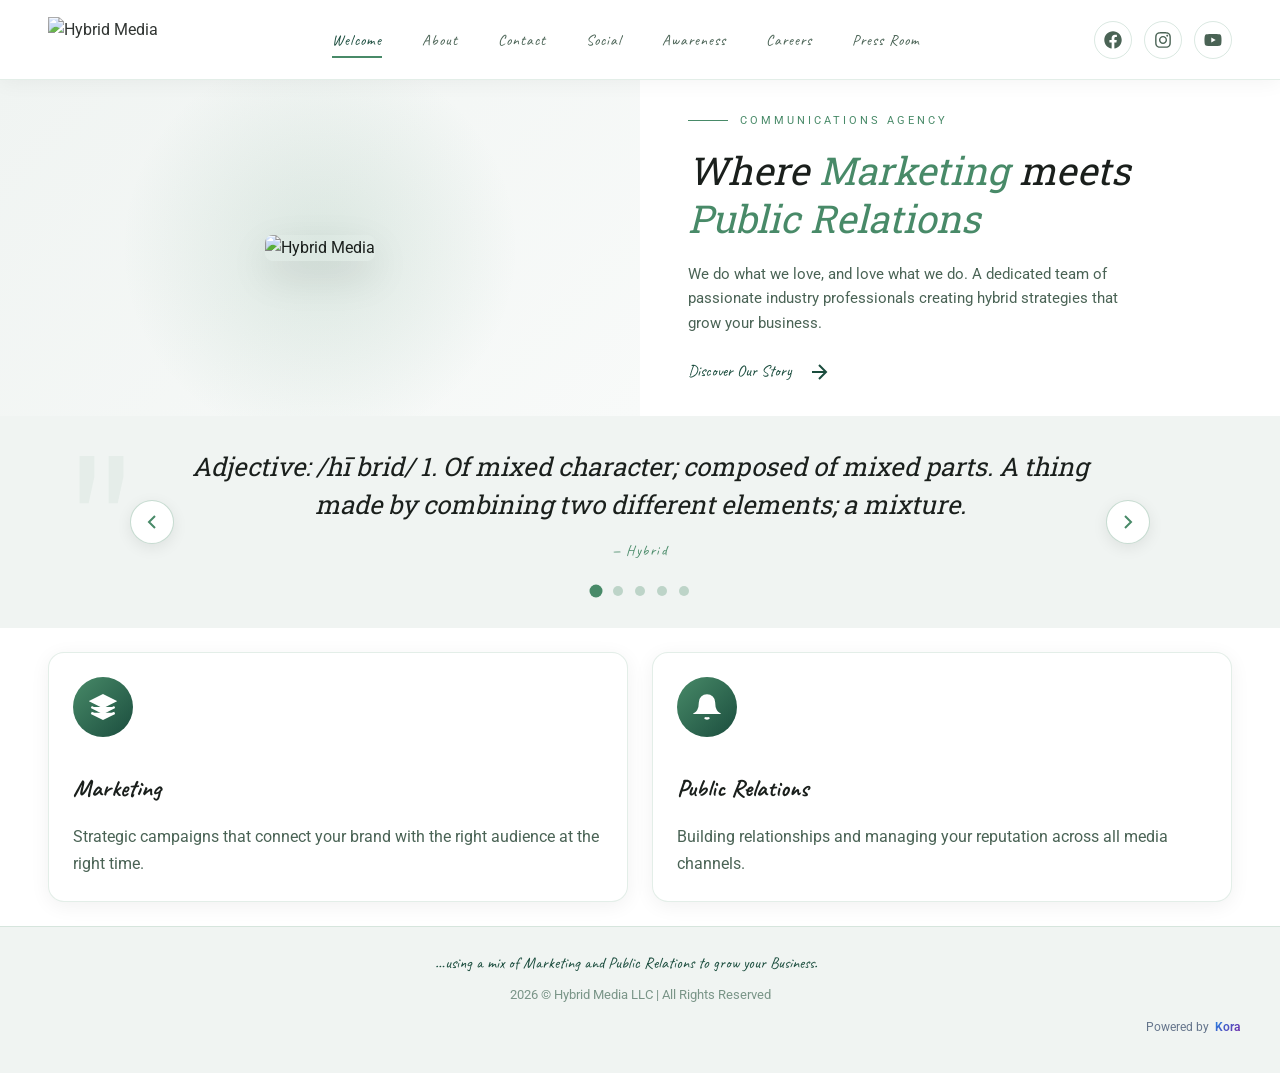
==== index.html @ b2bb1dbb "Enhance HTML files with improved SEO metadata, including keywords, Open Graph, and Twitter Card tags" ====
<!DOCTYPE html>

<html lang="en-US">
<head>
<meta charset="utf-8"/>
<meta content="width=device-width, initial-scale=1" name="viewport"/>
<meta content="#488a68" name="theme-color"/>
<title>Hybrid Media — Communications Agency</title>
<meta content="Hybrid Media delivers strategic communications, digital storytelling, and creative campaigns that help modern businesses strengthen visibility and growth." name="description"/>
<meta content="Hybrid Media, communications agency, marketing and public relations, digital storytelling, brand campaigns, Sarah Bamford" name="keywords"/>
<meta content="noindex, nofollow" name="robots"/>
<meta content="Hybrid Media" name="author"/>
<meta content="website" property="og:type"/>
<meta content="Hybrid Media" property="og:site_name"/>
<meta content="en_US" property="og:locale"/>
<meta content="Hybrid Media — Communications Agency" property="og:title"/>
<meta content="Hybrid Media delivers strategic communications, digital storytelling, and creative campaigns that help modern businesses strengthen visibility and growth." property="og:description"/>
<meta content="https://quseprdus1.blob.core.windows.net/kora-business-images/user-media/097fbe0f-f917-44b5-b25e-77641ba72bdb/0b8e8303-87c0-4895-ad63-61c214049730/1775652584_6pqvfd.jpeg" property="og:image"/>
<meta content="Hybrid Media" property="og:image:alt"/>
<meta content="https://hybridmediaonline.com/" property="og:url"/>
<meta content="summary_large_image" name="twitter:card"/>
<meta content="Hybrid Media — Communications Agency" name="twitter:title"/>
<meta content="Hybrid Media delivers strategic communications, digital storytelling, and creative campaigns that help modern businesses strengthen visibility and growth." name="twitter:description"/>
<meta content="https://quseprdus1.blob.core.windows.net/kora-business-images/user-media/097fbe0f-f917-44b5-b25e-77641ba72bdb/0b8e8303-87c0-4895-ad63-61c214049730/1775652584_6pqvfd.jpeg" name="twitter:image"/>
<link href="https://hybridmediaonline.com/" rel="canonical"/>
<link href="https://quseprdus1.blob.core.windows.net/kora-business-images/user-media/097fbe0f-f917-44b5-b25e-77641ba72bdb/0b8e8303-87c0-4895-ad63-61c214049730/1775652576_5m5z6h.jpeg" rel="icon" type="image/jpeg"/>
<link href="https://quseprdus1.blob.core.windows.net/kora-business-images/user-media/097fbe0f-f917-44b5-b25e-77641ba72bdb/0b8e8303-87c0-4895-ad63-61c214049730/1775652576_5m5z6h.jpeg" rel="apple-touch-icon"/>
<link href="assets/css/style.css" rel="stylesheet"/>
<script type="application/ld+json">
{
  "@context": "https://schema.org",
  "@graph": [
    {
      "@type": "WebSite",
      "@id": "https://hybridmediaonline.com/#website",
      "name": "Hybrid Media",
      "url": "https://hybridmediaonline.com/",
      "publisher": {
        "@id": "https://hybridmediaonline.com/#organization"
      },
      "inLanguage": "en-US"
    },
    {
      "@type": "WebPage",
      "@id": "https://hybridmediaonline.com/#webpage",
      "url": "https://hybridmediaonline.com/",
      "name": "Hybrid Media — Communications Agency",
      "description": "Hybrid Media delivers strategic communications, digital storytelling, and creative campaigns that help modern businesses strengthen visibility and growth.",
      "isPartOf": {
        "@id": "https://hybridmediaonline.com/#website"
      },
      "about": {
        "@id": "https://hybridmediaonline.com/#organization"
      },
      "primaryImageOfPage": "https://quseprdus1.blob.core.windows.net/kora-business-images/user-media/097fbe0f-f917-44b5-b25e-77641ba72bdb/0b8e8303-87c0-4895-ad63-61c214049730/1775652584_6pqvfd.jpeg",
      "inLanguage": "en-US"
    },
    {
      "@type": "ProfessionalService",
      "name": "Hybrid Media",
      "legalName": "Hybrid Media LLC",
      "description": "Communications agency specializing in integrated marketing and public relations, digital storytelling, and creative campaigns.",
      "url": "https://hybridmediaonline.com",
      "image": "https://quseprdus1.blob.core.windows.net/kora-business-images/user-media/097fbe0f-f917-44b5-b25e-77641ba72bdb/0b8e8303-87c0-4895-ad63-61c214049730/1775652584_6pqvfd.jpeg",
      "logo": "https://quseprdus1.blob.core.windows.net/kora-business-images/user-media/097fbe0f-f917-44b5-b25e-77641ba72bdb/0b8e8303-87c0-4895-ad63-61c214049730/1775652593_es0fik.jpeg",
      "sameAs": [
        "https://www.facebook.com/hybridmediacomm",
        "https://instagram.com/hybridmediacomm",
        "https://twitter.com/HybridMediaComm",
        "https://www.youtube.com/@hybridmedia4360"
      ],
      "founder": {
        "@type": "Person",
        "name": "Sarah I. Bamford",
        "jobTitle": "Founder and Communications Strategist"
      },
      "areaServed": "US",
      "knowsAbout": [
        "Marketing",
        "Public Relations",
        "Digital Storytelling",
        "Brand Strategy",
        "Event Direction"
      ],
      "@id": "https://hybridmediaonline.com/#organization"
    }
  ]
}
</script>
<!-- KORA_GOOGLE_FONTS_START -->
<link rel="preconnect" href="https://fonts.googleapis.com">
<link rel="preconnect" href="https://fonts.gstatic.com" crossorigin>
<link rel="preload" as="style" href="https://fonts.googleapis.com/css2?family=Caveat:wght@400;500;600;700&amp;family=Roboto:wght@400;500;700&amp;family=Roboto+Slab:wght@400;600;700&amp;display=swap" onload="this.onload=null;this.rel='stylesheet'">
<noscript><link rel="stylesheet" href="https://fonts.googleapis.com/css2?family=Caveat:wght@400;500;600;700&amp;family=Roboto:wght@400;500;700&amp;family=Roboto+Slab:wght@400;600;700&amp;display=swap"></noscript>
<!-- KORA_GOOGLE_FONTS_END -->
</head>
<body>
<!-- Mobile Menu Toggle -->
<button aria-label="Menu" class="mobile-menu-toggle" id="menu-toggle">
<span></span>
<span></span>
<span></span>
</button>
<!-- Top Header Navigation -->
<header class="top-header">
<a class="header-logo" href="index.html">
<img alt="Hybrid Media" src="https://quseprdus1.blob.core.windows.net/kora-business-images/user-media/097fbe0f-f917-44b5-b25e-77641ba72bdb/0b8e8303-87c0-4895-ad63-61c214049730/1775652593_es0fik.jpeg"/>
</a>
<nav>
<ul class="header-nav" id="header-nav">
<li><a class="active" href="index.html">Welcome</a></li>
<li><a href="about.html">About</a></li>
<li><a href="contact.html">Contact</a></li>
<li><a href="social.html">Social</a></li>
<li><a href="awareness.html">Awareness</a></li>
<li><a href="careers.html">Careers</a></li>
<li><a href="press-room.html">Press Room</a></li>
</ul>
</nav>
<div class="header-social">
<a aria-label="Facebook" href="https://www.facebook.com/hybridmediacomm" rel="noopener" target="_blank">
<svg viewbox="0 0 512 512"><path d="M504 256C504 119 393 8 256 8S8 119 8 256c0 123.78 90.69 226.38 209.25 245V327.69h-63V256h63v-54.64c0-62.15 37-96.48 93.67-96.48 27.14 0 55.52 4.84 55.52 4.84v61h-31.28c-30.8 0-40.41 19.12-40.41 38.73V256h68.78l-11 71.69h-57.78V501C413.31 482.38 504 379.78 504 256z"></path></svg>
</a>
<a aria-label="Instagram" href="http://instagram.com/hybridmediacomm" rel="noopener" target="_blank">
<svg viewbox="0 0 448 512"><path d="M224.1 141c-63.6 0-114.9 51.3-114.9 114.9s51.3 114.9 114.9 114.9S339 319.5 339 255.9 287.7 141 224.1 141zm0 189.6c-41.1 0-74.7-33.5-74.7-74.7s33.5-74.7 74.7-74.7 74.7 33.5 74.7 74.7-33.6 74.7-74.7 74.7zm146.4-194.3c0 14.9-12 26.8-26.8 26.8-14.9 0-26.8-12-26.8-26.8s12-26.8 26.8-26.8 26.8 12 26.8 26.8zm76.1 27.2c-1.7-35.9-9.9-67.7-36.2-93.9-26.2-26.2-58-34.4-93.9-36.2-37-2.1-147.9-2.1-184.9 0-35.8 1.7-67.6 9.9-93.9 36.1s-34.4 58-36.2 93.9c-2.1 37-2.1 147.9 0 184.9 1.7 35.9 9.9 67.7 36.2 93.9s58 34.4 93.9 36.2c37 2.1 147.9 2.1 184.9 0 35.9-1.7 67.7-9.9 93.9-36.2 26.2-26.2 34.4-58 36.2-93.9 2.1-37 2.1-147.8 0-184.8zM398.8 388c-7.8 19.6-22.9 34.7-42.6 42.6-29.5 11.7-99.5 9-132.1 9s-102.7 2.6-132.1-9c-19.6-7.8-34.7-22.9-42.6-42.6-11.7-29.5-9-99.5-9-132.1s-2.6-102.7 9-132.1c7.8-19.6 22.9-34.7 42.6-42.6 29.5-11.7 99.5-9 132.1-9s102.7-2.6 132.1 9c19.6 7.8 34.7 22.9 42.6 42.6 11.7 29.5 9 99.5 9 132.1s2.7 102.7-9 132.1z"></path></svg>
</a>
<a aria-label="YouTube" href="https://www.youtube.com/@hybridmedia4360" rel="noopener" target="_blank">
<svg viewbox="0 0 576 512"><path d="M549.655 124.083c-6.281-23.65-24.787-42.276-48.284-48.597C458.781 64 288 64 288 64S117.22 64 74.629 75.486c-23.497 6.322-42.003 24.947-48.284 48.597-11.412 42.867-11.412 132.305-11.412 132.305s0 89.438 11.412 132.305c6.281 23.65 24.787 41.5 48.284 47.821C117.22 448 288 448 288 448s170.78 0 213.371-11.486c23.497-6.321 42.003-24.171 48.284-47.821 11.412-42.867 11.412-132.305 11.412-132.305s0-89.438-11.412-132.305zm-317.51 213.508V175.185l142.739 81.205-142.739 81.201z"></path></svg>
</a>
</div>
</header>
<!-- Main Content -->
<main class="main-content">
<!-- Hero Split -->
<section class="hero-split">
<div class="hero-visual">
<div class="hero-logo-wrap">
<img alt="Hybrid Media" src="https://quseprdus1.blob.core.windows.net/kora-business-images/user-media/097fbe0f-f917-44b5-b25e-77641ba72bdb/0b8e8303-87c0-4895-ad63-61c214049730/1775652584_6pqvfd.jpeg"/>
<img alt="" class="hero-clover" src="https://quseprdus1.blob.core.windows.net/kora-business-images/user-media/097fbe0f-f917-44b5-b25e-77641ba72bdb/0b8e8303-87c0-4895-ad63-61c214049730/1775652568_54ifux.jpeg"/>
</div>
</div>
<div class="hero-content-side">
<span class="hero-eyebrow">Communications Agency</span>
<h1 class="hero-title">Where <span>Marketing</span> meets <span>Public Relations</span></h1>
<p class="hero-desc">We do what we love, and love what we do. A dedicated team of passionate industry professionals creating hybrid strategies that grow your business.</p>
<a class="hero-cta" href="about.html">
          Discover Our Story
          <svg fill="none" stroke="currentColor" stroke-width="2" viewbox="0 0 24 24"><path d="M5 12h14M12 5l7 7-7 7"></path></svg>
</a>
</div>
</section>
<!-- Quote Section -->
<section class="quote-section">
<div class="quote-slider">
<button aria-label="Previous" class="quote-nav-btn prev">
<svg fill="none" height="24" stroke="currentColor" stroke-width="2" viewbox="0 0 24 24" width="24"><path d="M15 18l-6-6 6-6"></path></svg>
</button>
<button aria-label="Next" class="quote-nav-btn next">
<svg fill="none" height="24" stroke="currentColor" stroke-width="2" viewbox="0 0 24 24" width="24"><path d="M9 18l6-6-6-6"></path></svg>
</button>
<div class="quote-slide active">
<p class="quote-text">Adjective: /hī brid/ 1. Of mixed character; composed of mixed parts. A thing made by combining two different elements; a mixture.</p>
<p class="quote-author">— Hybrid</p>
</div>
<div class="quote-slide">
<p class="quote-text">Just being online won't mean being seen there. Creativity will still determine whether or not we attract, engage and persuade.</p>
<p class="quote-author">— Jay Schulberg</p>
</div>
<div class="quote-slide">
<p class="quote-text">Service is delivering on your promise. Hospitality is making people feel good while you're delivering on that promise.</p>
<p class="quote-author">— Danny Meyer</p>
</div>
<div class="quote-slide">
<p class="quote-text">If you don't get noticed, you don't have anything. The art is in getting noticed naturally, without screaming or without tricks.</p>
<p class="quote-author">— Leo Burnett</p>
</div>
<div class="quote-slide">
<p class="quote-text">Strategy without tactics is the slowest route to victory. Tactics without strategy is the noise before defeat.</p>
<p class="quote-author">— Sun Tzu</p>
</div>
<div class="quote-dots">
<button aria-label="Quote 1" class="active"></button>
<button aria-label="Quote 2"></button>
<button aria-label="Quote 3"></button>
<button aria-label="Quote 4"></button>
<button aria-label="Quote 5"></button>
</div>
</div>
</section>
<!-- Cards Section -->
<section class="cards-grid">
<div class="glass-card">
<div class="card-icon">
<svg fill="none" stroke="currentColor" stroke-width="2" viewbox="0 0 24 24"><path d="M12 2L2 7l10 5 10-5-10-5zM2 17l10 5 10-5M2 12l10 5 10-5"></path></svg>
</div>
<h3 class="card-title">Marketing</h3>
<p class="card-text">Strategic campaigns that connect your brand with the right audience at the right time.</p>
</div>
<div class="glass-card">
<div class="card-icon">
<svg fill="none" stroke="currentColor" stroke-width="2" viewbox="0 0 24 24"><path d="M18 8A6 6 0 0 0 6 8c0 7-3 9-3 9h18s-3-2-3-9"></path><path d="M13.73 21a2 2 0 0 1-3.46 0"></path></svg>
</div>
<h3 class="card-title">Public Relations</h3>
<p class="card-text">Building relationships and managing your reputation across all media channels.</p>
</div>
</section>
<!-- Footer -->
<footer class="footer-dark">
<p class="footer-tagline">
        …using a mix of Marketing and Public Relations to grow your Business.
        <img alt="" src="https://quseprdus1.blob.core.windows.net/kora-business-images/user-media/097fbe0f-f917-44b5-b25e-77641ba72bdb/0b8e8303-87c0-4895-ad63-61c214049730/1775652568_54ifux.jpeg"/>
</p>
<p class="footer-copy">2026 © Hybrid Media LLC | All Rights Reserved</p>
</footer>
</main>
<!-- Toast -->
<div class="toast" id="toast"></div>
<script src="assets/js/main.js"></script>
<!-- KORA_BRANDING_FOOTER_SCRIPT_START -->
<script>
(function () {
  var koraUrl = "https://askkora.ai";
  var muted = "#64748b";
  var blue = "#1E88E5";
  var purple = "#7B1FA2";
  var startMarker = 'KORA_' + 'BRANDING_FOOTER_START';
  var endMarker = 'KORA_' + 'BRANDING_FOOTER_END';
  var selector = '[data-kora-branding-footer="true"], .kora-powered-by';

  function removeExisting() {
    document.querySelectorAll(selector).forEach(function (node) {
      if (node && node.parentNode) node.parentNode.removeChild(node);
    });
    var walker = document.createTreeWalker(document.documentElement, NodeFilter.SHOW_COMMENT);
    var comments = [];
    while (walker.nextNode()) {
      if (walker.currentNode.nodeValue.indexOf(startMarker) !== -1 || walker.currentNode.nodeValue.indexOf(endMarker) !== -1) {
        comments.push(walker.currentNode);
      }
    }
    comments.forEach(function (node) {
      if (node && node.parentNode) node.parentNode.removeChild(node);
    });
  }

  function buildBranding() {
    var wrapper = document.createElement('div');
    wrapper.className = 'kora-powered-by';
    wrapper.setAttribute('data-kora-branding-footer', 'true');
    wrapper.style.cssText = 'display:flex;justify-content:flex-end;align-items:center;gap:0.35rem;padding:0.75rem 1rem;font-size:0.75rem;';
    wrapper.innerHTML = '<span style="color:' + muted + '">Powered by</span>' +
      '<a href="' + koraUrl + '" target="_blank" rel="nofollow noopener noreferrer" style="text-decoration:none;font-weight:600;background:linear-gradient(135deg,' + blue + ',' + purple + ');-webkit-background-clip:text;background-clip:text;-webkit-text-fill-color:transparent">Kora</a>';
    return wrapper;
  }

  function targetFooter(allowFallback) {
    var footer = document.querySelector('footer');
    if (footer) return footer;
    if (!allowFallback) return null;
    return document.getElementById('site-footer') || document.body;
  }

  function placeBranding(allowFallback) {
    var target = targetFooter(allowFallback);
    if (!target) return false;
    removeExisting();
    target.appendChild(document.createComment(' ' + startMarker + ' '));
    target.appendChild(buildBranding());
    target.appendChild(document.createComment(' ' + endMarker + ' '));
    return target.tagName && target.tagName.toLowerCase() === 'footer';
  }

  function start() {
    if (placeBranding(false)) return;
    var observer = new MutationObserver(function () {
      if (placeBranding(false)) observer.disconnect();
    });
    observer.observe(document.documentElement, { childList: true, subtree: true });
    window.setTimeout(function () { observer.disconnect(); placeBranding(true); }, 3000);
  }

  if (document.readyState === 'loading') {
    document.addEventListener('DOMContentLoaded', start);
  } else {
    start();
  }
}());
</script>
<!-- KORA_BRANDING_FOOTER_SCRIPT_END -->
</body>
</html>
---- assets/css/style.css ----
/* HYBRID MEDIA — Editorial Reimagining */

:root {
  /* Brand Colors */
  --primary: #488a68;
  --primary-dark: #1b4d3e;
  --primary-light: #5a9e7a;
  --accent: #2d6a4f;
  
  /* Light Theme Base */
  --bg-dark: #ffffff;
  --bg-darker: #f8faf9;
  --bg-card: #ffffff;
  --text-primary: #1a1f1c;
  --text-secondary: #4a6355;
  --text-muted: #7a9588;
  
  /* Light Sections */
  --bg-light: #f0f4f2;
  --bg-white: #ffffff;
  --text-dark: #1a1f1c;
  
  /* Typography — loaded via KORA_GOOGLE_FONTS */
  --font-display: "Caveat", cursive;
  --font-body: "Roboto", system-ui, sans-serif;
  --font-serif: "Roboto Slab", Georgia, serif;
  
  /* Spacing */
  --space-xs: 0.5rem;
  --space-sm: 1rem;
  --space-md: 2rem;
  --space-lg: 4rem;
  --space-xl: 8rem;
  
  /* Timing */
  --ease-out: cubic-bezier(0.16, 1, 0.3, 1);
  --ease-spring: cubic-bezier(0.175, 0.885, 0.32, 1.275);
}

* {
  margin: 0;
  padding: 0;
  box-sizing: border-box;
}

html {
  scroll-behavior: smooth;
  height: 100%;
}

body {
  font-family: var(--font-body);
  font-size: 16px;
  line-height: 1.6;
  color: var(--text-primary);
  background: var(--bg-dark);
  overflow-x: hidden;
  min-height: 100vh;
  display: flex;
  flex-direction: column;
}

::selection {
  background: var(--primary);
  color: var(--bg-white);
}

::selection {
  background: var(--primary);
  color: var(--bg-dark);
}

img {
  max-width: 100%;
  display: block;
}

a {
  text-decoration: none;
  color: inherit;
}

/* ===== NAVIGATION — Top Header ===== */
.top-header {
  position: fixed;
  top: 0;
  left: 0;
  right: 0;
  height: 80px;
  background: var(--bg-white);
  border-bottom: 1px solid rgba(72, 138, 104, 0.15);
  display: flex;
  align-items: center;
  justify-content: space-between;
  padding: 0 3rem;
  z-index: 1000;
  box-shadow: 0 2px 20px rgba(0, 0, 0, 0.05);
}

.header-logo {
  height: 45px;
  opacity: 0.9;
  transition: opacity 0.3s;
}

.header-logo:hover {
  opacity: 1;
}

.header-logo img {
  height: 100%;
  width: auto;
}

.header-nav {
  display: flex;
  align-items: center;
  gap: 2.5rem;
  list-style: none;
}

.header-nav a {
  font-family: var(--font-display);
  font-size: 0.95rem;
  letter-spacing: 1px;
  color: var(--text-secondary);
  transition: all 0.3s var(--ease-out);
  position: relative;
  padding: 0.5rem 0;
}

.header-nav a::after {
  content: '';
  position: absolute;
  left: 0;
  bottom: 0;
  width: 0;
  height: 2px;
  background: var(--primary);
  transition: width 0.3s var(--ease-out);
}

.header-nav a:hover,
.header-nav a.active {
  color: var(--primary-dark);
}

.header-nav a:hover::after,
.header-nav a.active::after {
  width: 100%;
}

.header-social {
  display: flex;
  align-items: center;
  gap: 0.75rem;
}

.header-social a {
  width: 38px;
  height: 38px;
  border-radius: 50%;
  border: 1px solid rgba(72, 138, 104, 0.2);
  display: flex;
  align-items: center;
  justify-content: center;
  color: var(--text-secondary);
  transition: all 0.3s var(--ease-spring);
  background: transparent;
}

.header-social a:hover {
  background: var(--primary);
  border-color: var(--primary);
  color: var(--bg-white);
  transform: translateY(-3px);
}

.header-social svg {
  width: 18px;
  height: 18px;
  fill: currentColor;
}

.mobile-menu-toggle {
  display: none;
  position: fixed;
  top: 1.5rem;
  right: 1.5rem;
  z-index: 1001;
  width: 50px;
  height: 50px;
  border-radius: 50%;
  background: var(--primary);
  border: none;
  flex-direction: column;
  align-items: center;
  justify-content: center;
  gap: 5px;
  cursor: pointer;
  box-shadow: 0 4px 15px rgba(72, 138, 104, 0.3);
}

.mobile-menu-toggle span {
  display: block;
  width: 20px;
  height: 2px;
  background: var(--bg-dark);
  transition: all 0.3s;
}

.mobile-menu-toggle.active span:nth-child(1) {
  transform: rotate(45deg) translate(5px, 5px);
}

.mobile-menu-toggle.active span:nth-child(2) {
  opacity: 0;
}

.mobile-menu-toggle.active span:nth-child(3) {
  transform: rotate(-45deg) translate(5px, -5px);
}

@media (max-width: 1024px) {
  .top-header {
    padding: 0 1.5rem;
  }
  
  .header-nav {
    position: fixed;
    top: 80px;
    left: 0;
    right: 0;
    background: var(--bg-white);
    flex-direction: column;
    padding: 2rem;
    gap: 1.5rem;
    border-bottom: 1px solid rgba(72, 138, 104, 0.15);
    box-shadow: 0 10px 30px rgba(0, 0, 0, 0.1);
    transform: translateY(-150%);
    transition: transform 0.4s var(--ease-out);
  }
  
  .header-nav.active {
    transform: translateY(0);
  }
  
  .header-nav a {
    font-size: 1.2rem;
  }
  
  .header-social {
    display: none;
  }
  
  .mobile-menu-toggle {
    display: flex;
  }
}

/* ===== MAIN CONTENT AREA ===== */
.main-content {
  margin-top: 80px;
  flex: 1;
  display: flex;
  flex-direction: column;
}

@media (max-width: 1024px) {
  .main-content {
    margin-top: 80px;
  }
}

/* ===== HERO — Split Screen Light ===== */
.hero-split {
  min-height: auto;
  height: calc(100vh - 80px);
  max-height: 600px;
  display: grid;
  grid-template-columns: 1fr 1fr;
  position: relative;
  overflow: hidden;
  flex: 1;
}

.hero-visual {
  background: linear-gradient(135deg, var(--bg-light) 0%, var(--bg-darker) 100%);
  display: flex;
  align-items: center;
  justify-content: center;
  position: relative;
  padding: 2rem;
}

.hero-visual::before {
  content: '';
  position: absolute;
  width: 400px;
  height: 400px;
  background: radial-gradient(circle, rgba(72, 138, 104, 0.15) 0%, transparent 70%);
  border-radius: 50%;
  animation: pulse 8s ease-in-out infinite;
}

@keyframes pulse {
  0%, 100% { transform: scale(1); opacity: 0.5; }
  50% { transform: scale(1.2); opacity: 0.8; }
}

.hero-logo-wrap {
  position: relative;
  z-index: 1;
  text-align: center;
  padding: 1rem;
}

.hero-logo-wrap img:first-child {
  max-width: 280px;
  width: 100%;
  animation: fadeInScale 1.2s var(--ease-out);
  background: transparent;
  border-radius: 8px;
  box-shadow: 0 15px 40px rgba(0, 0, 0, 0.1);
}

@keyframes fadeInScale {
  from { opacity: 0; transform: scale(0.9); }
  to { opacity: 1; transform: scale(1); }
}

.hero-clover {
  position: absolute;
  bottom: 2rem;
  right: 2rem;
  width: 60px;
  opacity: 0.25;
  animation: spin 30s linear infinite;
  z-index: 0;
}

@keyframes spin {
  from { transform: rotate(0deg); }
  to { transform: rotate(360deg); }
}

.hero-content-side {
  background: var(--bg-white);
  display: flex;
  flex-direction: column;
  justify-content: center;
  padding: 2rem 3rem;
  position: relative;
}

.hero-eyebrow {
  font-family: var(--font-body);
  font-size: 0.7rem;
  text-transform: uppercase;
  letter-spacing: 3px;
  color: var(--primary);
  margin-bottom: 1rem;
  display: flex;
  align-items: center;
  gap: 0.75rem;
}

.hero-eyebrow::before {
  content: '';
  width: 40px;
  height: 1px;
  background: var(--primary);
}

.hero-title {
  font-family: var(--font-serif);
  font-size: clamp(1.8rem, 3vw, 2.8rem);
  font-weight: 400;
  font-style: italic;
  line-height: 1.25;
  color: var(--text-primary);
  margin-bottom: 1.25rem;
}

.hero-title span {
  color: var(--primary);
}

.hero-desc {
  font-size: 0.95rem;
  color: var(--text-secondary);
  line-height: 1.6;
  max-width: 450px;
  margin-bottom: 1.5rem;
}

.hero-cta {
  display: inline-flex;
  align-items: center;
  gap: 1rem;
  font-family: var(--font-display);
  font-size: 1rem;
  color: var(--primary-dark);
  transition: gap 0.3s;
}

.hero-cta:hover {
  gap: 1.5rem;
  color: var(--primary);
}

.hero-cta svg {
  width: 24px;
  height: 24px;
}

@media (max-width: 1024px) {
  .hero-split {
    grid-template-columns: 1fr;
    height: auto;
    max-height: none;
  }
  
  .hero-visual {
    min-height: 30vh;
    padding: 1.5rem;
  }
  
  .hero-logo-wrap img:first-child {
    max-width: 200px;
  }
  
  .hero-content-side {
    padding: 1.5rem;
  }
}

/* ===== QUOTE SECTION — Full Bleed ===== */
.quote-section {
  background: var(--bg-light);
  padding: 2rem 4rem;
  position: relative;
  overflow: hidden;
  flex: 1;
}

.quote-section::before {
  content: '"';
  position: absolute;
  top: 1rem;
  left: 4rem;
  font-family: var(--font-serif);
  font-size: 12rem;
  color: rgba(72, 138, 104, 0.06);
  line-height: 1;
  pointer-events: none;
}

.quote-slider {
  max-width: 900px;
  margin: 0 auto;
  text-align: center;
  position: relative;
}

.quote-slide {
  display: none;
  animation: fadeIn 0.5s ease;
}

.quote-slide.active {
  display: block;
}

@keyframes fadeIn {
  from { opacity: 0; transform: translateY(10px); }
  to { opacity: 1; transform: translateY(0); }
}

.quote-text {
  font-family: var(--font-serif);
  font-size: clamp(1.1rem, 2vw, 1.6rem);
  font-style: italic;
  line-height: 1.45;
  color: var(--text-primary);
  margin-bottom: 1rem;
}

.quote-author {
  font-family: var(--font-display);
  font-size: 0.9rem;
  color: var(--primary);
  letter-spacing: 1.5px;
}

.quote-nav-btn {
  position: absolute;
  top: 50%;
  transform: translateY(-50%);
  width: 44px;
  height: 44px;
  border-radius: 50%;
  border: 1px solid rgba(72, 138, 104, 0.3);
  background: var(--bg-white);
  color: var(--primary);
  cursor: pointer;
  display: flex;
  align-items: center;
  justify-content: center;
  transition: all 0.3s var(--ease-spring);
  box-shadow: 0 4px 15px rgba(0, 0, 0, 0.08);
}

.quote-nav-btn:hover {
  background: var(--primary);
  color: var(--bg-white);
  border-color: var(--primary);
}

.quote-nav-btn.prev { left: -60px; }
.quote-nav-btn.next { right: -60px; }

.quote-dots {
  display: flex;
  justify-content: center;
  gap: 0.75rem;
  margin-top: 1.5rem;
}

.quote-dots button {
  width: 10px;
  height: 10px;
  border-radius: 50%;
  border: none;
  background: rgba(72, 138, 104, 0.3);
  cursor: pointer;
  transition: all 0.3s;
}

.quote-dots button.active {
  background: var(--primary);
  transform: scale(1.3);
}

@media (max-width: 768px) {
  .quote-section {
    padding: 1.5rem;
  }
  
  .quote-nav-btn {
    display: none;
  }
}

/* ===== PAGE HEADER — Bold ===== */
.page-header-bold {
  padding: 1.5rem 3rem 1.5rem;
  background: linear-gradient(180deg, var(--bg-darker) 0%, var(--bg-white) 100%);
  position: relative;
  overflow: hidden;
}

.page-header-bold::before {
  content: '';
  position: absolute;
  right: -5%;
  top: -10%;
  width: 300px;
  height: 300px;
  background: radial-gradient(circle, rgba(72, 138, 104, 0.1) 0%, transparent 60%);
}

.page-label {
  font-size: 0.7rem;
  text-transform: uppercase;
  letter-spacing: 3px;
  color: var(--primary);
  margin-bottom: 0.75rem;
  display: block;
}

.page-title-large {
  font-family: var(--font-display);
  font-size: clamp(2.5rem, 5vw, 3.5rem);
  color: var(--text-primary);
  line-height: 1.1;
  position: relative;
  z-index: 1;
}

@media (max-width: 768px) {
  .page-header-bold {
    padding: 1rem 1.5rem 1rem;
  }
}

/* ===== CONTENT SECTIONS ===== */
.content-section {
  padding: 1.5rem 3rem;
  max-width: 1200px;
  margin: 0 auto;
  flex: 1;
}

.content-section.light {
  background: var(--bg-light);
  color: var(--text-primary);
  max-width: none;
}

.content-grid {
  display: grid;
  grid-template-columns: 1fr 1fr;
  gap: 3rem;
  align-items: center;
}

.content-text h2 {
  font-family: var(--font-serif);
  font-size: 1.8rem;
  font-style: italic;
  font-weight: 400;
  margin-bottom: 1rem;
  line-height: 1.3;
}

.content-text p {
  font-size: 0.95rem;
  line-height: 1.6;
  color: var(--text-secondary);
  margin-bottom: 1rem;
}

.content-text.light p {
  color: var(--text-secondary);
}

.content-visual {
  position: relative;
}

.content-visual img {
  border-radius: 4px;
  box-shadow: 0 40px 80px rgba(0, 0, 0, 0.3);
}

@media (max-width: 1024px) {
  .content-section {
    padding: 1.5rem 1.5rem;
  }
  
  .content-grid {
    grid-template-columns: 1fr;
    gap: 2rem;
  }
  
  .content-visual {
    order: -1;
  }
}

/* ===== CARDS — Light Glass ===== */
.cards-grid {
  display: grid;
  grid-template-columns: repeat(auto-fit, minmax(280px, 1fr));
  gap: 1.5rem;
  padding: 1.5rem 3rem;
  max-width: 1400px;
  margin: 0 auto;
}

.glass-card {
  background: var(--bg-white);
  border: 1px solid rgba(72, 138, 104, 0.15);
  border-radius: 16px;
  padding: 1.5rem;
  transition: all 0.4s var(--ease-out);
  position: relative;
  overflow: hidden;
  box-shadow: 0 4px 20px rgba(0, 0, 0, 0.06);
}

.glass-card::before {
  content: '';
  position: absolute;
  top: 0;
  left: 0;
  right: 0;
  height: 3px;
  background: linear-gradient(90deg, var(--primary), var(--primary-dark));
  transform: scaleX(0);
  transform-origin: left;
  transition: transform 0.4s var(--ease-out);
}

.glass-card:hover {
  transform: translateY(-10px);
  border-color: rgba(72, 138, 104, 0.4);
  box-shadow: 0 30px 60px rgba(0, 0, 0, 0.12);
}

.glass-card:hover::before {
  transform: scaleX(1);
}

.card-icon {
  width: 60px;
  height: 60px;
  border-radius: 50%;
  background: linear-gradient(135deg, var(--primary), var(--primary-dark));
  display: flex;
  align-items: center;
  justify-content: center;
  margin-bottom: 2rem;
  color: var(--bg-white);
}

.card-icon svg {
  width: 28px;
  height: 28px;
  fill: currentColor;
}

.card-title {
  font-family: var(--font-display);
  font-size: 1.5rem;
  margin-bottom: 1rem;
  color: var(--text-primary);
}

.card-text {
  color: var(--text-secondary);
  line-height: 1.7;
}

/* ===== SOCIAL — Grid Layout ===== */
.social-section {
  padding: 1.5rem 3rem;
  background: var(--bg-light);
  flex: 1;
}

.social-header {
  text-align: center;
  max-width: 600px;
  margin: 0 auto 1.5rem;
}

.social-header h2 {
  font-family: var(--font-serif);
  font-size: 1.8rem;
  font-style: italic;
  margin-bottom: 0.75rem;
}

.social-header p {
  color: var(--text-secondary);
}

.social-grid-large {
  display: grid;
  grid-template-columns: repeat(4, 1fr);
  gap: 1rem;
  max-width: 800px;
  margin: 0 auto;
}

.social-item {
  aspect-ratio: 1;
  background: var(--bg-white);
  border-radius: 16px;
  display: flex;
  flex-direction: column;
  align-items: center;
  justify-content: center;
  gap: 0.75rem;
  transition: all 0.4s var(--ease-spring);
  border: 1px solid rgba(72, 138, 104, 0.15);
  box-shadow: 0 4px 15px rgba(0, 0, 0, 0.06);
}

.social-item:hover {
  transform: scale(1.05);
  background: var(--primary);
  border-color: var(--primary);
}

.social-item svg {
  width: 32px;
  height: 32px;
  fill: var(--primary);
  transition: all 0.3s;
}

.social-item:hover svg {
  fill: var(--bg-white);
  transform: scale(1.1);
}

.social-item span {
  font-family: var(--font-display);
  font-size: 0.9rem;
  color: var(--text-secondary);
  transition: color 0.3s;
}

.social-item:hover span {
  color: var(--bg-white);
}

@media (max-width: 768px) {
  .social-grid-large {
    grid-template-columns: repeat(2, 1fr);
  }
}

/* ===== FORM — Light Elegant ===== */
.form-section {
  padding: 1.5rem 3rem;
  background: var(--bg-white);
  flex: 1;
}

.form-container {
  max-width: 700px;
  margin: 0 auto;
}

.form-row {
  display: grid;
  grid-template-columns: 1fr 1fr;
  gap: 1rem;
  margin-bottom: 1rem;
}

.form-group {
  margin-bottom: 1rem;
}

.form-group.full {
  grid-column: 1 / -1;
}

.form-group label {
  display: block;
  font-size: 0.75rem;
  text-transform: uppercase;
  letter-spacing: 1.5px;
  color: var(--primary);
  margin-bottom: 0.5rem;
}

.form-group input,
.form-group textarea,
.form-group select {
  width: 100%;
  padding: 0.75rem 1rem;
  background: var(--bg-white);
  border: 1px solid rgba(72, 138, 104, 0.25);
  border-radius: 8px;
  color: var(--text-primary);
  font-family: var(--font-body);
  font-size: 0.95rem;
  transition: all 0.3s;
}

.form-group input:focus,
.form-group textarea:focus,
.form-group select:focus {
  outline: none;
  border-color: var(--primary);
  box-shadow: 0 0 0 3px rgba(72, 138, 104, 0.1);
}

.form-group textarea {
  min-height: 100px;
  resize: vertical;
}

.btn-submit {
  display: inline-flex;
  align-items: center;
  gap: 0.75rem;
  padding: 0.875rem 2rem;
  background: linear-gradient(135deg, var(--primary), var(--primary-dark));
  color: var(--bg-white);
  font-family: var(--font-display);
  font-size: 0.95rem;
  font-weight: 600;
  border: none;
  border-radius: 8px;
  cursor: pointer;
  transition: all 0.3s var(--ease-spring);
}

.btn-submit:hover {
  transform: translateY(-3px);
  box-shadow: 0 20px 40px rgba(72, 138, 104, 0.3);
}

/* File input styling */
input[type="file"] {
  padding: 1rem;
  background: transparent;
  border: 2px dashed rgba(72, 138, 104, 0.3);
  border-radius: 8px;
  color: var(--text-secondary);
  cursor: pointer;
  width: 100%;
}

@media (max-width: 768px) {
  .form-row {
    grid-template-columns: 1fr;
  }
  
  .form-section {
    padding: 4rem 2rem;
  }
}

/* ===== PRESS — Masonry ===== */
.press-section {
  padding: 1.5rem 3rem;
  background: var(--bg-white);
  flex: 1;
}

.press-tabs {
  display: flex;
  justify-content: center;
  gap: 0.75rem;
  margin-bottom: 1.5rem;
  flex-wrap: wrap;
}

.press-tab {
  padding: 0.625rem 1.5rem;
  background: transparent;
  border: 1px solid rgba(72, 138, 104, 0.2);
  border-radius: 100px;
  color: var(--text-muted);
  font-family: var(--font-body);
  font-size: 0.85rem;
  cursor: pointer;
  transition: all 0.3s;
}

.press-tab:hover {
  border-color: var(--primary);
  color: var(--primary);
}

.press-tab.active {
  background: var(--primary);
  border-color: var(--primary);
  color: var(--bg-dark);
}

.press-masonry {
  display: grid;
  grid-template-columns: repeat(auto-fill, minmax(280px, 1fr));
  gap: 1.5rem;
}

.press-item {
  position: relative;
  border-radius: 12px;
  overflow: hidden;
  aspect-ratio: 3/4;
  cursor: pointer;
  border: 1px solid rgba(72, 138, 104, 0.3);
}

.press-item img {
  width: 100%;
  height: 100%;
  object-fit: cover;
  transition: transform 0.6s var(--ease-out);
}

.press-item:hover img {
  transform: scale(1.1);
}

.press-overlay {
  position: absolute;
  inset: 0;
  background: linear-gradient(to top, rgba(26, 31, 28, 0.85), transparent);
  opacity: 0;
  display: flex;
  align-items: flex-end;
  padding: 2rem;
  transition: opacity 0.3s;
}

.press-item:hover .press-overlay {
  opacity: 1;
}

.press-view {
  font-family: var(--font-display);
  color: var(--primary);
  transform: translateY(20px);
  transition: transform 0.3s var(--ease-out);
}

.press-item:hover .press-view {
  transform: translateY(0);
}

.press-panel {
  display: none;
}

.press-panel.active {
  display: block;
  animation: fadeIn 0.5s;
}

@keyframes fadeIn {
  from { opacity: 0; }
  to { opacity: 1; }
}

@media (max-width: 768px) {
  .press-section {
    padding: 1.5rem 1.5rem;
  }
}

/* ===== LIGHTBOX ===== */
.lightbox {
  position: fixed;
  inset: 0;
  z-index: 2000;
  background: rgba(255, 255, 255, 0.98);
  display: flex;
  align-items: center;
  justify-content: center;
  padding: 2rem;
  opacity: 0;
  visibility: hidden;
  transition: all 0.3s;
}

.lightbox.active {
  opacity: 1;
  visibility: visible;
}

.lightbox img {
  max-width: 90%;
  max-height: 85vh;
  object-fit: contain;
  border-radius: 8px;
  transform: scale(0.9);
  transition: transform 0.4s var(--ease-spring);
}

.lightbox.active img {
  transform: scale(1);
}

.lightbox-close {
  position: absolute;
  top: 2rem;
  right: 2rem;
  width: 50px;
  height: 50px;
  border-radius: 50%;
  border: 1px solid rgba(72, 138, 104, 0.3);
  background: transparent;
  color: var(--primary);
  font-size: 1.5rem;
  cursor: pointer;
  transition: all 0.3s;
}

.lightbox-close:hover {
  background: var(--primary);
  color: var(--bg-white);
}

/* ===== FOOTER ===== */
.footer-dark {
  padding: 1.5rem;
  background: var(--bg-light);
  border-top: 1px solid rgba(72, 138, 104, 0.15);
  text-align: center;
  margin-top: auto;
  flex-shrink: 0;
}

.footer-tagline {
  font-family: var(--font-display);
  font-size: 1rem;
  color: var(--primary-dark);
  margin-bottom: 0.5rem;
  display: flex;
  align-items: center;
  justify-content: center;
  gap: 0.5rem;
}

.footer-tagline img {
  width: 20px;
  height: auto;
}

.footer-copy {
  color: var(--text-muted);
  font-size: 0.8rem;
}

/* ===== TOAST ===== */
.toast {
  position: fixed;
  bottom: 2rem;
  right: 2rem;
  padding: 1.25rem 2rem;
  background: var(--primary);
  color: var(--bg-white);
  font-weight: 500;
  border-radius: 8px;
  box-shadow: 0 20px 40px rgba(0, 0, 0, 0.2);
  z-index: 3000;
  opacity: 0;
  transform: translateY(100px);
  transition: all 0.4s var(--ease-spring);
}

.toast.show {
  opacity: 1;
  transform: translateY(0);
}

/* ===== UTILITIES ===== */
.hidden { display: none !important; }

@media (max-width: 768px) {
  .hide-mobile { display: none !important; }
}
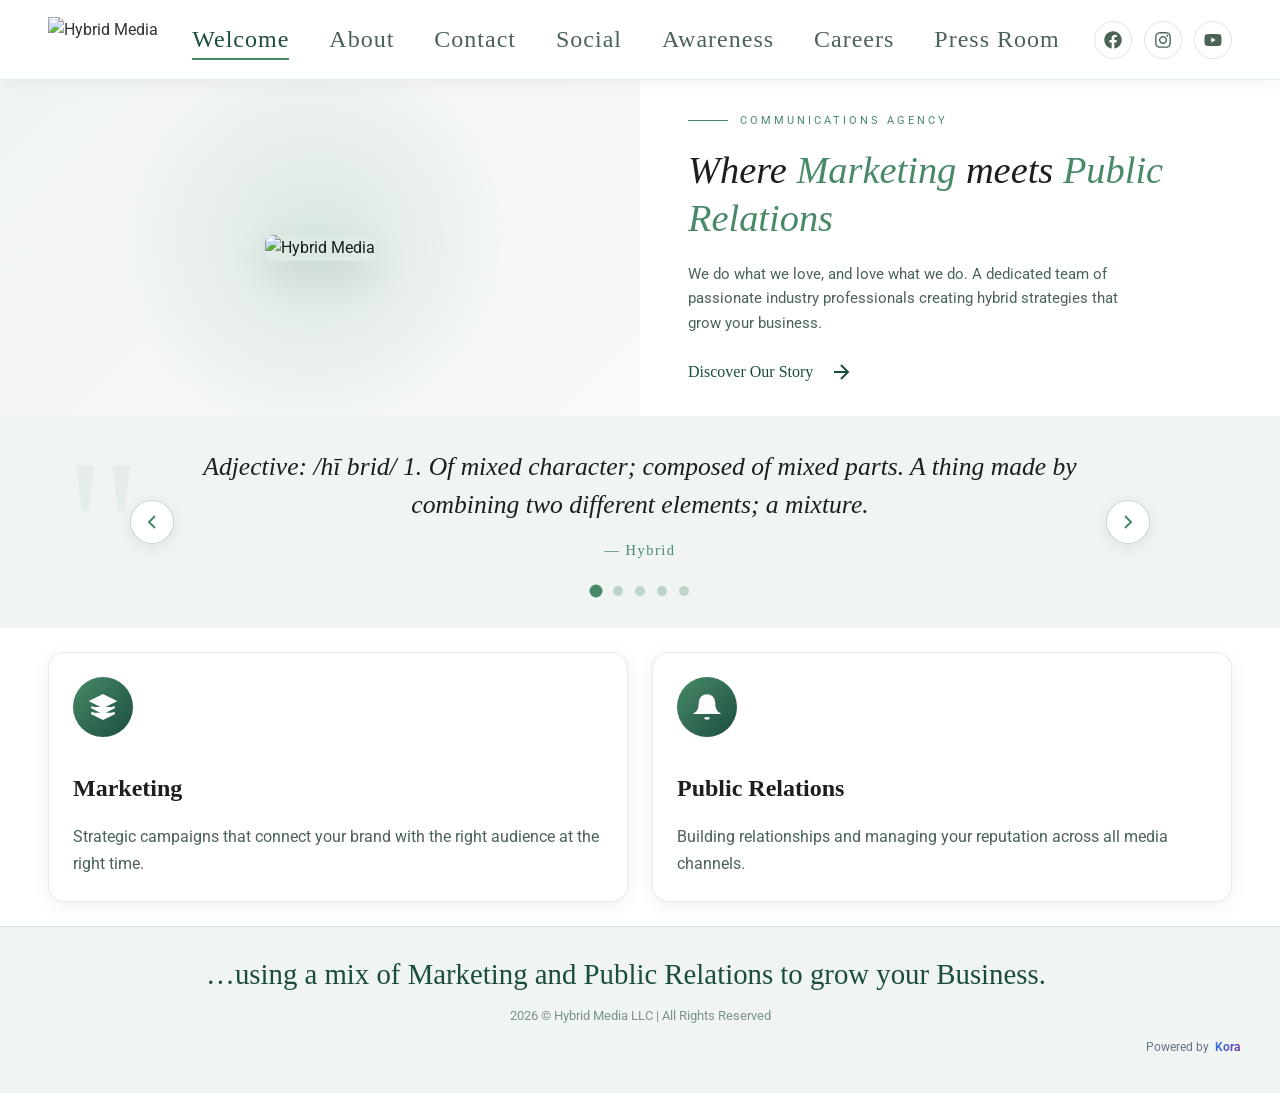
==== commit e44b027a: "Agent V2 website publish" ====
--- a/index.html
+++ b/index.html
@@ -17,41 +17,30 @@
 <meta content="Hybrid Media delivers strategic communications, digital storytelling, and creative campaigns that help modern businesses strengthen visibility and growth." property="og:description"/>
 <meta content="https://quseprdus1.blob.core.windows.net/kora-business-images/user-media/097fbe0f-f917-44b5-b25e-77641ba72bdb/0b8e8303-87c0-4895-ad63-61c214049730/1775652584_6pqvfd.jpeg" property="og:image"/>
 <meta content="Hybrid Media" property="og:image:alt"/>
-<meta content="https://hybridmediaonline.com/" property="og:url"/>
+
 <meta content="summary_large_image" name="twitter:card"/>
 <meta content="Hybrid Media — Communications Agency" name="twitter:title"/>
 <meta content="Hybrid Media delivers strategic communications, digital storytelling, and creative campaigns that help modern businesses strengthen visibility and growth." name="twitter:description"/>
 <meta content="https://quseprdus1.blob.core.windows.net/kora-business-images/user-media/097fbe0f-f917-44b5-b25e-77641ba72bdb/0b8e8303-87c0-4895-ad63-61c214049730/1775652584_6pqvfd.jpeg" name="twitter:image"/>
-<link href="https://hybridmediaonline.com/" rel="canonical"/>
+
 <link href="https://quseprdus1.blob.core.windows.net/kora-business-images/user-media/097fbe0f-f917-44b5-b25e-77641ba72bdb/0b8e8303-87c0-4895-ad63-61c214049730/1775652576_5m5z6h.jpeg" rel="icon" type="image/jpeg"/>
 <link href="https://quseprdus1.blob.core.windows.net/kora-business-images/user-media/097fbe0f-f917-44b5-b25e-77641ba72bdb/0b8e8303-87c0-4895-ad63-61c214049730/1775652576_5m5z6h.jpeg" rel="apple-touch-icon"/>
 <link href="assets/css/style.css" rel="stylesheet"/>
-<script type="application/ld+json">
-{
+<script type="application/ld+json">{
   "@context": "https://schema.org",
   "@graph": [
     {
       "@type": "WebSite",
-      "@id": "https://hybridmediaonline.com/#website",
       "name": "Hybrid Media",
-      "url": "https://hybridmediaonline.com/",
-      "publisher": {
-        "@id": "https://hybridmediaonline.com/#organization"
-      },
+      "publisher": {},
       "inLanguage": "en-US"
     },
     {
       "@type": "WebPage",
-      "@id": "https://hybridmediaonline.com/#webpage",
-      "url": "https://hybridmediaonline.com/",
       "name": "Hybrid Media — Communications Agency",
       "description": "Hybrid Media delivers strategic communications, digital storytelling, and creative campaigns that help modern businesses strengthen visibility and growth.",
-      "isPartOf": {
-        "@id": "https://hybridmediaonline.com/#website"
-      },
-      "about": {
-        "@id": "https://hybridmediaonline.com/#organization"
-      },
+      "isPartOf": {},
+      "about": {},
       "primaryImageOfPage": "https://quseprdus1.blob.core.windows.net/kora-business-images/user-media/097fbe0f-f917-44b5-b25e-77641ba72bdb/0b8e8303-87c0-4895-ad63-61c214049730/1775652584_6pqvfd.jpeg",
       "inLanguage": "en-US"
     },
@@ -60,7 +49,6 @@
       "name": "Hybrid Media",
       "legalName": "Hybrid Media LLC",
       "description": "Communications agency specializing in integrated marketing and public relations, digital storytelling, and creative campaigns.",
-      "url": "https://hybridmediaonline.com",
       "image": "https://quseprdus1.blob.core.windows.net/kora-business-images/user-media/097fbe0f-f917-44b5-b25e-77641ba72bdb/0b8e8303-87c0-4895-ad63-61c214049730/1775652584_6pqvfd.jpeg",
       "logo": "https://quseprdus1.blob.core.windows.net/kora-business-images/user-media/097fbe0f-f917-44b5-b25e-77641ba72bdb/0b8e8303-87c0-4895-ad63-61c214049730/1775652593_es0fik.jpeg",
       "sameAs": [
@@ -81,17 +69,16 @@
         "Digital Storytelling",
         "Brand Strategy",
         "Event Direction"
-      ],
-      "@id": "https://hybridmediaonline.com/#organization"
+      ]
     }
   ]
-}
-</script>
+}</script>
+<link as="image" fetchpriority="high" href="https://quseprdus1.blob.core.windows.net/kora-business-images/user-media/097fbe0f-f917-44b5-b25e-77641ba72bdb/0b8e8303-87c0-4895-ad63-61c214049730/1775652584_6pqvfd.jpeg" rel="preload"/>
 <!-- KORA_GOOGLE_FONTS_START -->
 <link rel="preconnect" href="https://fonts.googleapis.com">
 <link rel="preconnect" href="https://fonts.gstatic.com" crossorigin>
-<link rel="preload" as="style" href="https://fonts.googleapis.com/css2?family=Caveat:wght@400;500;600;700&amp;family=Roboto:wght@400;500;700&amp;family=Roboto+Slab:wght@400;600;700&amp;display=swap" onload="this.onload=null;this.rel='stylesheet'">
-<noscript><link rel="stylesheet" href="https://fonts.googleapis.com/css2?family=Caveat:wght@400;500;600;700&amp;family=Roboto:wght@400;500;700&amp;family=Roboto+Slab:wght@400;600;700&amp;display=swap"></noscript>
+<link rel="preload" as="style" href="https://fonts.googleapis.com/css2?family=Inter:wght@400;600;700&amp;family=Roboto:wght@400;600;700&amp;display=swap" onload="this.onload=null;this.rel='stylesheet'">
+<noscript><link rel="stylesheet" href="https://fonts.googleapis.com/css2?family=Inter:wght@400;600;700&amp;family=Roboto:wght@400;600;700&amp;display=swap"></noscript>
 <!-- KORA_GOOGLE_FONTS_END -->
 </head>
 <body>
@@ -104,7 +91,7 @@
 <!-- Top Header Navigation -->
 <header class="top-header">
 <a class="header-logo" href="index.html">
-<img alt="Hybrid Media" src="https://quseprdus1.blob.core.windows.net/kora-business-images/user-media/097fbe0f-f917-44b5-b25e-77641ba72bdb/0b8e8303-87c0-4895-ad63-61c214049730/1775652593_es0fik.jpeg"/>
+<img alt="Hybrid Media" decoding="async" src="https://quseprdus1.blob.core.windows.net/kora-business-images/user-media/097fbe0f-f917-44b5-b25e-77641ba72bdb/0b8e8303-87c0-4895-ad63-61c214049730/1775652593_es0fik.jpeg"/>
 </a>
 <nav>
 <ul class="header-nav" id="header-nav">
@@ -135,8 +122,8 @@
 <section class="hero-split">
 <div class="hero-visual">
 <div class="hero-logo-wrap">
-<img alt="Hybrid Media" src="https://quseprdus1.blob.core.windows.net/kora-business-images/user-media/097fbe0f-f917-44b5-b25e-77641ba72bdb/0b8e8303-87c0-4895-ad63-61c214049730/1775652584_6pqvfd.jpeg"/>
-<img alt="" class="hero-clover" src="https://quseprdus1.blob.core.windows.net/kora-business-images/user-media/097fbe0f-f917-44b5-b25e-77641ba72bdb/0b8e8303-87c0-4895-ad63-61c214049730/1775652568_54ifux.jpeg"/>
+<img alt="Hybrid Media" decoding="async" fetchpriority="high" src="https://quseprdus1.blob.core.windows.net/kora-business-images/user-media/097fbe0f-f917-44b5-b25e-77641ba72bdb/0b8e8303-87c0-4895-ad63-61c214049730/1775652584_6pqvfd.jpeg"/>
+<img alt="" class="hero-clover" decoding="async" loading="lazy" src="https://quseprdus1.blob.core.windows.net/kora-business-images/user-media/097fbe0f-f917-44b5-b25e-77641ba72bdb/0b8e8303-87c0-4895-ad63-61c214049730/1775652568_54ifux.jpeg"/>
 </div>
 </div>
 <div class="hero-content-side">
@@ -208,7 +195,7 @@
 <footer class="footer-dark">
 <p class="footer-tagline">
         …using a mix of Marketing and Public Relations to grow your Business.
-        <img alt="" src="https://quseprdus1.blob.core.windows.net/kora-business-images/user-media/097fbe0f-f917-44b5-b25e-77641ba72bdb/0b8e8303-87c0-4895-ad63-61c214049730/1775652568_54ifux.jpeg"/>
+        <img alt="" decoding="async" loading="lazy" src="https://quseprdus1.blob.core.windows.net/kora-business-images/user-media/097fbe0f-f917-44b5-b25e-77641ba72bdb/0b8e8303-87c0-4895-ad63-61c214049730/1775652568_54ifux.jpeg"/>
 </p>
 <p class="footer-copy">2026 © Hybrid Media LLC | All Rights Reserved</p>
 </footer>
--- a/assets/css/style.css
+++ b/assets/css/style.css
@@ -46,6 +46,8 @@
 html {
   scroll-behavior: smooth;
   height: 100%;
+  max-width: 100%;
+  overflow-x: hidden;
 }
 
 body {
@@ -56,6 +58,8 @@
   background: var(--bg-dark);
   overflow-x: hidden;
   min-height: 100vh;
+  max-width: 100%;
+  width: 100%;
   display: flex;
   flex-direction: column;
 }
@@ -121,7 +125,7 @@
 
 .header-nav a {
   font-family: var(--font-display);
-  font-size: 0.95rem;
+  font-size: 1.5rem;
   letter-spacing: 1px;
   color: var(--text-secondary);
   transition: all 0.3s var(--ease-out);
@@ -185,8 +189,9 @@
 .mobile-menu-toggle {
   display: none;
   position: fixed;
-  top: 1.5rem;
-  right: 1.5rem;
+  /* Vertically center in the 80px header: (80 - 50) / 2 */
+  top: 15px;
+  right: 1.25rem;
   z-index: 1001;
   width: 50px;
   height: 50px;
@@ -223,7 +228,8 @@
 
 @media (max-width: 1024px) {
   .top-header {
-    padding: 0 1.5rem;
+    padding: 0 1.25rem;
+    padding-right: 4.5rem; /* room for fixed menu toggle */
   }
   
   .header-nav {
@@ -239,6 +245,8 @@
     box-shadow: 0 10px 30px rgba(0, 0, 0, 0.1);
     transform: translateY(-150%);
     transition: transform 0.4s var(--ease-out);
+    max-height: calc(100vh - 80px);
+    overflow-y: auto;
   }
   
   .header-nav.active {
@@ -246,7 +254,7 @@
   }
   
   .header-nav a {
-    font-size: 1.2rem;
+    font-size: 1.35rem;
   }
   
   .header-social {
@@ -264,6 +272,9 @@
   flex: 1;
   display: flex;
   flex-direction: column;
+  width: 100%;
+  max-width: 100%;
+  min-width: 0;
 }
 
 @media (max-width: 1024px) {
@@ -442,6 +453,10 @@
   position: relative;
   overflow: hidden;
   flex: 1;
+  width: 100%;
+  max-width: 100%;
+  box-sizing: border-box;
+  min-width: 0;
 }
 
 .quote-section::before {
@@ -517,8 +532,8 @@
   border-color: var(--primary);
 }
 
-.quote-nav-btn.prev { left: -60px; }
-.quote-nav-btn.next { right: -60px; }
+.quote-nav-btn.prev { left: 0; }
+.quote-nav-btn.next { right: 0; }
 
 .quote-dots {
   display: flex;
@@ -542,9 +557,27 @@
   transform: scale(1.3);
 }
 
+@media (min-width: 1100px) {
+  .quote-nav-btn.prev { left: -60px; }
+  .quote-nav-btn.next { right: -60px; }
+}
+
 @media (max-width: 768px) {
   .quote-section {
-    padding: 1.5rem;
+    padding: 1.5rem 1.25rem;
+    width: 100%;
+    max-width: 100%;
+    box-sizing: border-box;
+  }
+
+  .quote-section::before {
+    left: 1rem;
+    font-size: 7rem;
+  }
+
+  .quote-slider {
+    max-width: 100%;
+    padding: 0 0.25rem;
   }
   
   .quote-nav-btn {
@@ -662,11 +695,21 @@
 /* ===== CARDS — Light Glass ===== */
 .cards-grid {
   display: grid;
-  grid-template-columns: repeat(auto-fit, minmax(280px, 1fr));
+  grid-template-columns: repeat(auto-fit, minmax(min(100%, 280px), 1fr));
   gap: 1.5rem;
   padding: 1.5rem 3rem;
   max-width: 1400px;
+  width: 100%;
   margin: 0 auto;
+  box-sizing: border-box;
+}
+
+@media (max-width: 768px) {
+  .cards-grid {
+    grid-template-columns: 1fr;
+    padding: 1.5rem 1.25rem;
+    gap: 1.25rem;
+  }
 }
 
 .glass-card {
@@ -678,6 +721,9 @@
   position: relative;
   overflow: hidden;
   box-shadow: 0 4px 20px rgba(0, 0, 0, 0.06);
+  min-width: 0;
+  width: 100%;
+  box-sizing: border-box;
 }
 
 .glass-card::before {
@@ -959,8 +1005,10 @@
 
 .press-masonry {
   display: grid;
-  grid-template-columns: repeat(auto-fill, minmax(280px, 1fr));
+  grid-template-columns: repeat(auto-fill, minmax(min(100%, 280px), 1fr));
   gap: 1.5rem;
+  width: 100%;
+  box-sizing: border-box;
 }
 
 .press-item {
@@ -1090,27 +1138,57 @@
   text-align: center;
   margin-top: auto;
   flex-shrink: 0;
+  width: 100%;
+  max-width: 100%;
+  box-sizing: border-box;
+  overflow-wrap: anywhere;
 }
 
 .footer-tagline {
   font-family: var(--font-display);
-  font-size: 1rem;
+  font-size: 1.8rem;
   color: var(--primary-dark);
   margin-bottom: 0.5rem;
   display: flex;
   align-items: center;
   justify-content: center;
+  flex-wrap: wrap;
   gap: 0.5rem;
+  max-width: 100%;
+  padding: 0 0.5rem;
+  box-sizing: border-box;
 }
 
 .footer-tagline img {
   width: 20px;
   height: auto;
+  flex-shrink: 0;
 }
 
 .footer-copy {
   color: var(--text-muted);
   font-size: 0.8rem;
+}
+
+@media (max-width: 768px) {
+  .footer-dark {
+    padding: 1.25rem 1rem;
+  }
+
+  .footer-tagline {
+    font-size: 1.2rem;
+    line-height: 1.4;
+  }
+
+  .social-section,
+  .form-section,
+  .press-section {
+    padding-left: 1.25rem;
+    padding-right: 1.25rem;
+    box-sizing: border-box;
+    width: 100%;
+    max-width: 100%;
+  }
 }
 
 /* ===== TOAST ===== */
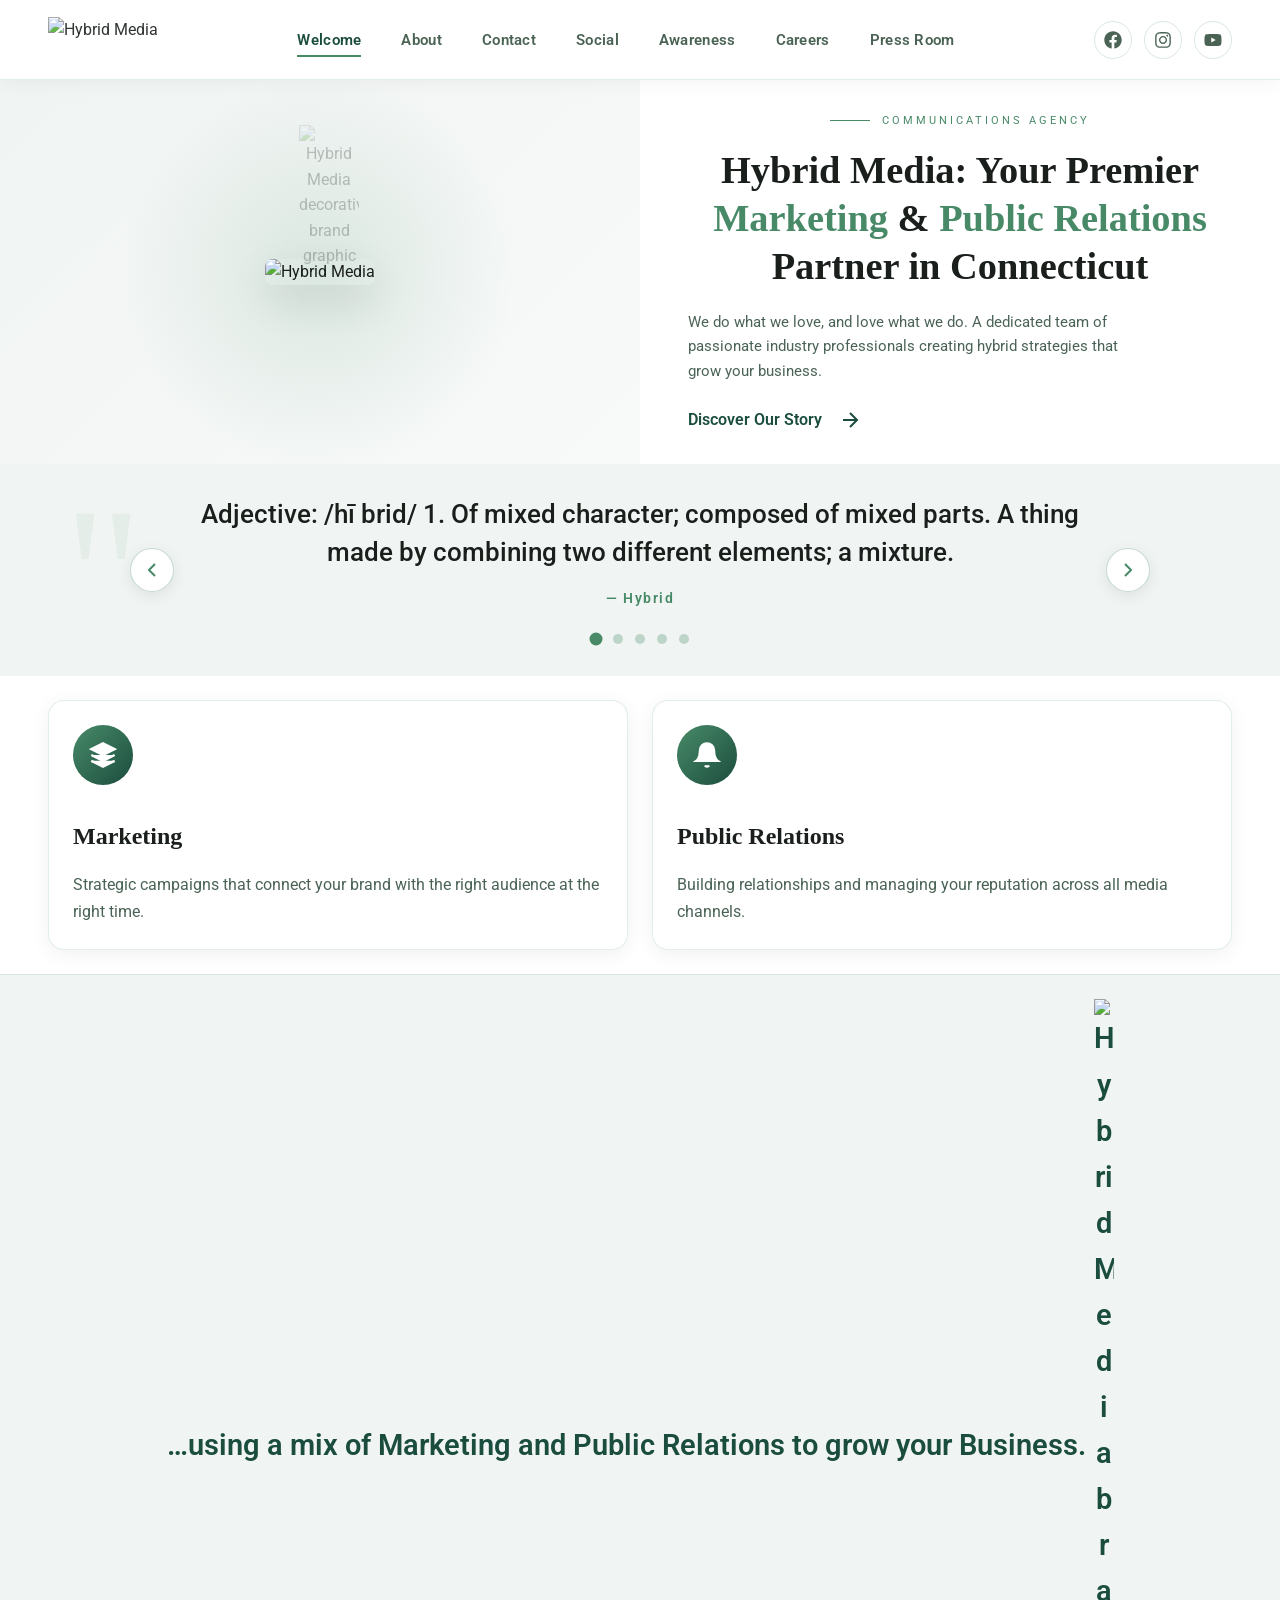
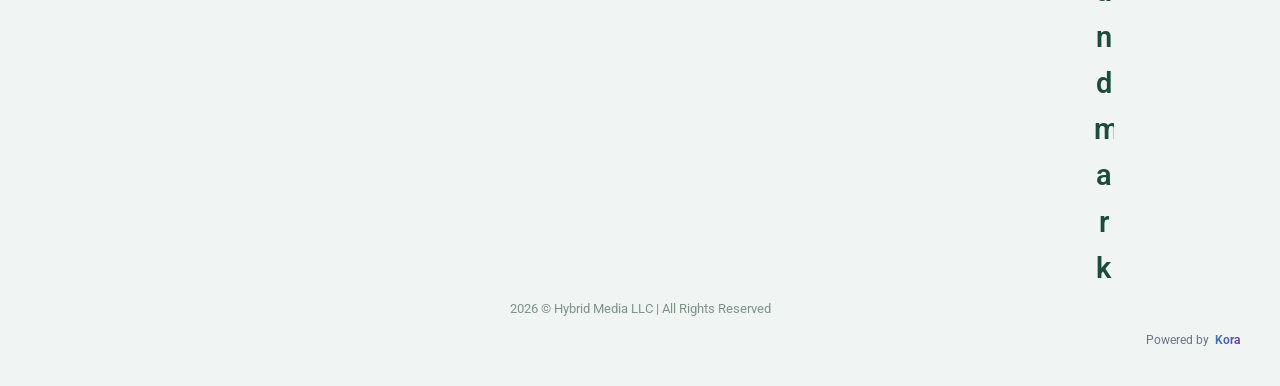
==== commit fd0ddd97: "Agent V2 website edit" ====
--- a/index.html
+++ b/index.html
@@ -5,24 +5,22 @@
 <meta charset="utf-8"/>
 <meta content="width=device-width, initial-scale=1" name="viewport"/>
 <meta content="#488a68" name="theme-color"/>
-<title>Hybrid Media — Communications Agency</title>
-<meta content="Hybrid Media delivers strategic communications, digital storytelling, and creative campaigns that help modern businesses strengthen visibility and growth." name="description"/>
+<title>Hybrid Media: Marketing &amp; Public Relations Agency in Connecticut</title>
+<meta content="Hybrid Media offers expert marketing and public relations services in Connecticut. We bridge the gap where marketing meets public relations for impactful campaigns. Contact us today!" name="description"/>
 <meta content="Hybrid Media, communications agency, marketing and public relations, digital storytelling, brand campaigns, Sarah Bamford" name="keywords"/>
 <meta content="noindex, nofollow" name="robots"/>
 <meta content="Hybrid Media" name="author"/>
 <meta content="website" property="og:type"/>
 <meta content="Hybrid Media" property="og:site_name"/>
 <meta content="en_US" property="og:locale"/>
-<meta content="Hybrid Media — Communications Agency" property="og:title"/>
-<meta content="Hybrid Media delivers strategic communications, digital storytelling, and creative campaigns that help modern businesses strengthen visibility and growth." property="og:description"/>
+<meta content="Hybrid Media: Marketing &amp; Public Relations Agency in Connecticut" property="og:title"/>
+<meta content="Hybrid Media offers expert marketing and public relations services in Connecticut. We bridge the gap where marketing meets public relations for impactful campaigns. Contact us today!" property="og:description"/>
 <meta content="https://quseprdus1.blob.core.windows.net/kora-business-images/user-media/097fbe0f-f917-44b5-b25e-77641ba72bdb/0b8e8303-87c0-4895-ad63-61c214049730/1775652584_6pqvfd.jpeg" property="og:image"/>
 <meta content="Hybrid Media" property="og:image:alt"/>
-
 <meta content="summary_large_image" name="twitter:card"/>
-<meta content="Hybrid Media — Communications Agency" name="twitter:title"/>
-<meta content="Hybrid Media delivers strategic communications, digital storytelling, and creative campaigns that help modern businesses strengthen visibility and growth." name="twitter:description"/>
+<meta content="Hybrid Media: Marketing &amp; Public Relations Agency in Connecticut" name="twitter:title"/>
+<meta content="Hybrid Media offers expert marketing and public relations services in Connecticut. We bridge the gap where marketing meets public relations for impactful campaigns. Contact us today!" name="twitter:description"/>
 <meta content="https://quseprdus1.blob.core.windows.net/kora-business-images/user-media/097fbe0f-f917-44b5-b25e-77641ba72bdb/0b8e8303-87c0-4895-ad63-61c214049730/1775652584_6pqvfd.jpeg" name="twitter:image"/>
-
 <link href="https://quseprdus1.blob.core.windows.net/kora-business-images/user-media/097fbe0f-f917-44b5-b25e-77641ba72bdb/0b8e8303-87c0-4895-ad63-61c214049730/1775652576_5m5z6h.jpeg" rel="icon" type="image/jpeg"/>
 <link href="https://quseprdus1.blob.core.windows.net/kora-business-images/user-media/097fbe0f-f917-44b5-b25e-77641ba72bdb/0b8e8303-87c0-4895-ad63-61c214049730/1775652576_5m5z6h.jpeg" rel="apple-touch-icon"/>
 <link href="assets/css/style.css" rel="stylesheet"/>
@@ -123,12 +121,12 @@
 <div class="hero-visual">
 <div class="hero-logo-wrap">
 <img alt="Hybrid Media" decoding="async" fetchpriority="high" src="https://quseprdus1.blob.core.windows.net/kora-business-images/user-media/097fbe0f-f917-44b5-b25e-77641ba72bdb/0b8e8303-87c0-4895-ad63-61c214049730/1775652584_6pqvfd.jpeg"/>
-<img alt="" class="hero-clover" decoding="async" loading="lazy" src="https://quseprdus1.blob.core.windows.net/kora-business-images/user-media/097fbe0f-f917-44b5-b25e-77641ba72bdb/0b8e8303-87c0-4895-ad63-61c214049730/1775652568_54ifux.jpeg"/>
+<img alt="Hybrid Media decorative brand graphic" class="hero-clover" decoding="async" loading="lazy" src="https://quseprdus1.blob.core.windows.net/kora-business-images/user-media/097fbe0f-f917-44b5-b25e-77641ba72bdb/0b8e8303-87c0-4895-ad63-61c214049730/1775652568_54ifux.jpeg"/>
 </div>
 </div>
 <div class="hero-content-side">
 <span class="hero-eyebrow">Communications Agency</span>
-<h1 class="hero-title">Where <span>Marketing</span> meets <span>Public Relations</span></h1>
+<h1 class="hero-title">Hybrid Media: Your Premier <span>Marketing</span> &amp; <span>Public Relations</span> Partner in Connecticut</h1>
 <p class="hero-desc">We do what we love, and love what we do. A dedicated team of passionate industry professionals creating hybrid strategies that grow your business.</p>
 <a class="hero-cta" href="about.html">
           Discover Our Story
@@ -195,7 +193,7 @@
 <footer class="footer-dark">
 <p class="footer-tagline">
         …using a mix of Marketing and Public Relations to grow your Business.
-        <img alt="" decoding="async" loading="lazy" src="https://quseprdus1.blob.core.windows.net/kora-business-images/user-media/097fbe0f-f917-44b5-b25e-77641ba72bdb/0b8e8303-87c0-4895-ad63-61c214049730/1775652568_54ifux.jpeg"/>
+        <img alt="Hybrid Media brand mark" decoding="async" loading="lazy" src="https://quseprdus1.blob.core.windows.net/kora-business-images/user-media/097fbe0f-f917-44b5-b25e-77641ba72bdb/0b8e8303-87c0-4895-ad63-61c214049730/1775652568_54ifux.jpeg"/>
 </p>
 <p class="footer-copy">2026 © Hybrid Media LLC | All Rights Reserved</p>
 </footer>
--- a/assets/css/style.css
+++ b/assets/css/style.css
@@ -21,9 +21,8 @@
   --text-dark: #1a1f1c;
   
   /* Typography — loaded via KORA_GOOGLE_FONTS */
-  --font-display: "Caveat", cursive;
   --font-body: "Roboto", system-ui, sans-serif;
-  --font-serif: "Roboto Slab", Georgia, serif;
+  --font-heading: "Roboto Slab", Georgia, serif;
   
   /* Spacing */
   --space-xs: 0.5rem;
@@ -124,9 +123,10 @@
 }
 
 .header-nav a {
-  font-family: var(--font-display);
-  font-size: 1.5rem;
-  letter-spacing: 1px;
+  font-family: var(--font-body);
+  font-size: 0.95rem;
+  font-weight: 600;
+  letter-spacing: 0.3px;
   color: var(--text-secondary);
   transition: all 0.3s var(--ease-out);
   position: relative;
@@ -254,7 +254,7 @@
   }
   
   .header-nav a {
-    font-size: 1.35rem;
+    font-size: 1.1rem;
   }
   
   .header-social {
@@ -373,6 +373,7 @@
   margin-bottom: 1rem;
   display: flex;
   align-items: center;
+  justify-content: center;
   gap: 0.75rem;
 }
 
@@ -384,13 +385,14 @@
 }
 
 .hero-title {
-  font-family: var(--font-serif);
+  font-family: var(--font-heading);
   font-size: clamp(1.8rem, 3vw, 2.8rem);
-  font-weight: 400;
-  font-style: italic;
+  font-weight: 700;
+  font-style: normal;
   line-height: 1.25;
   color: var(--text-primary);
   margin-bottom: 1.25rem;
+  text-align: center;
 }
 
 .hero-title span {
@@ -409,8 +411,9 @@
   display: inline-flex;
   align-items: center;
   gap: 1rem;
-  font-family: var(--font-display);
+  font-family: var(--font-body);
   font-size: 1rem;
+  font-weight: 600;
   color: var(--primary-dark);
   transition: gap 0.3s;
 }
@@ -464,7 +467,7 @@
   position: absolute;
   top: 1rem;
   left: 4rem;
-  font-family: var(--font-serif);
+  font-family: var(--font-heading);
   font-size: 12rem;
   color: rgba(72, 138, 104, 0.06);
   line-height: 1;
@@ -493,17 +496,19 @@
 }
 
 .quote-text {
-  font-family: var(--font-serif);
+  font-family: var(--font-body);
   font-size: clamp(1.1rem, 2vw, 1.6rem);
-  font-style: italic;
+  font-style: normal;
+  font-weight: 500;
   line-height: 1.45;
   color: var(--text-primary);
   margin-bottom: 1rem;
 }
 
 .quote-author {
-  font-family: var(--font-display);
+  font-family: var(--font-body);
   font-size: 0.9rem;
+  font-weight: 600;
   color: var(--primary);
   letter-spacing: 1.5px;
 }
@@ -591,6 +596,7 @@
   background: linear-gradient(180deg, var(--bg-darker) 0%, var(--bg-white) 100%);
   position: relative;
   overflow: hidden;
+  text-align: center;
 }
 
 .page-header-bold::before {
@@ -613,8 +619,9 @@
 }
 
 .page-title-large {
-  font-family: var(--font-display);
+  font-family: var(--font-heading);
   font-size: clamp(2.5rem, 5vw, 3.5rem);
+  font-weight: 700;
   color: var(--text-primary);
   line-height: 1.1;
   position: relative;
@@ -649,10 +656,10 @@
 }
 
 .content-text h2 {
-  font-family: var(--font-serif);
+  font-family: var(--font-heading);
   font-size: 1.8rem;
-  font-style: italic;
-  font-weight: 400;
+  font-style: normal;
+  font-weight: 700;
   margin-bottom: 1rem;
   line-height: 1.3;
 }
@@ -768,8 +775,9 @@
 }
 
 .card-title {
-  font-family: var(--font-display);
+  font-family: var(--font-heading);
   font-size: 1.5rem;
+  font-weight: 700;
   margin-bottom: 1rem;
   color: var(--text-primary);
 }
@@ -793,9 +801,10 @@
 }
 
 .social-header h2 {
-  font-family: var(--font-serif);
+  font-family: var(--font-heading);
   font-size: 1.8rem;
-  font-style: italic;
+  font-style: normal;
+  font-weight: 700;
   margin-bottom: 0.75rem;
 }
 
@@ -844,8 +853,9 @@
 }
 
 .social-item span {
-  font-family: var(--font-display);
+  font-family: var(--font-body);
   font-size: 0.9rem;
+  font-weight: 600;
   color: var(--text-secondary);
   transition: color 0.3s;
 }
@@ -930,7 +940,7 @@
   padding: 0.875rem 2rem;
   background: linear-gradient(135deg, var(--primary), var(--primary-dark));
   color: var(--bg-white);
-  font-family: var(--font-display);
+  font-family: var(--font-body);
   font-size: 0.95rem;
   font-weight: 600;
   border: none;
@@ -965,115 +975,280 @@
   }
 }
 
-/* ===== PRESS — Masonry ===== */
+/* ===== PRESS — Editorial CTA Cards ===== */
 .press-section {
-  padding: 1.5rem 3rem;
+  padding: 1.5rem 3rem 4.5rem;
+  background:
+    radial-gradient(1100px 420px at 82% -12%, rgba(72, 138, 104, 0.08), transparent 60%),
+    var(--bg-white);
+  flex: 1;
+}
+
+.press-shell {
+  max-width: 1220px;
+  margin: 0 auto;
+  width: 100%;
+}
+
+.press-intro {
+  text-align: center;
+  max-width: 660px;
+  margin: 0 auto 2.25rem;
+}
+
+.press-kicker {
+  font-size: 0.7rem;
+  text-transform: uppercase;
+  letter-spacing: 3px;
+  font-weight: 600;
+  color: var(--primary);
+  margin-bottom: 0.65rem;
+}
+
+.press-lead {
+  font-size: 1.05rem;
+  line-height: 1.7;
+  color: var(--text-secondary);
+}
+
+/* Filter tabs */
+.press-tabs {
+  display: flex;
+  justify-content: center;
+  gap: 0.6rem;
+  margin-bottom: 2.5rem;
+  flex-wrap: wrap;
+}
+
+.press-tab {
+  display: inline-flex;
+  align-items: center;
+  gap: 0.5rem;
+  padding: 0.6rem 1.35rem;
   background: var(--bg-white);
-  flex: 1;
-}
-
-.press-tabs {
-  display: flex;
-  justify-content: center;
-  gap: 0.75rem;
-  margin-bottom: 1.5rem;
-  flex-wrap: wrap;
-}
-
-.press-tab {
-  padding: 0.625rem 1.5rem;
-  background: transparent;
-  border: 1px solid rgba(72, 138, 104, 0.2);
+  border: 1px solid rgba(72, 138, 104, 0.22);
   border-radius: 100px;
-  color: var(--text-muted);
+  color: var(--text-secondary);
   font-family: var(--font-body);
   font-size: 0.85rem;
+  font-weight: 500;
   cursor: pointer;
+  transition: all 0.3s var(--ease-out);
+}
+
+.press-tab-count {
+  font-size: 0.7rem;
+  font-weight: 600;
+  line-height: 1;
+  padding: 0.2rem 0.45rem;
+  border-radius: 100px;
+  background: rgba(72, 138, 104, 0.1);
+  color: var(--primary);
   transition: all 0.3s;
 }
 
 .press-tab:hover {
   border-color: var(--primary);
   color: var(--primary);
+  transform: translateY(-1px);
 }
 
 .press-tab.active {
   background: var(--primary);
   border-color: var(--primary);
-  color: var(--bg-dark);
-}
-
-.press-masonry {
-  display: grid;
-  grid-template-columns: repeat(auto-fill, minmax(min(100%, 280px), 1fr));
+  color: #fff;
+  box-shadow: 0 10px 22px rgba(72, 138, 104, 0.25);
+}
+
+.press-tab.active .press-tab-count {
+  background: rgba(255, 255, 255, 0.22);
+  color: #fff;
+}
+
+/* Panels */
+.press-panel {
+  display: none;
+}
+
+.press-panel.active {
+  display: block;
+  animation: fadeIn 0.5s;
+}
+
+@keyframes fadeIn {
+  from { opacity: 0; transform: translateY(8px); }
+  to { opacity: 1; transform: translateY(0); }
+}
+
+/* Card grid */
+.press-grid {
+  display: flex;
+  flex-direction: column;
   gap: 1.5rem;
   width: 100%;
   box-sizing: border-box;
 }
 
-.press-item {
+.press-card {
+  display: flex;
+}
+
+.press-card-link {
+  display: flex;
+  flex-direction: column;
+  width: 100%;
+  gap: 1.25rem;
+  padding: 1.25rem;
+  background: linear-gradient(165deg, #223028 0%, #16211b 100%);
+  border: 1px solid rgba(122, 179, 148, 0.18);
+  border-radius: 18px;
+  overflow: hidden;
+  text-decoration: none;
+  color: inherit;
+  box-shadow: 0 10px 30px -18px rgba(0, 0, 0, 0.55);
+  transition: transform 0.4s var(--ease-out), box-shadow 0.4s var(--ease-out), border-color 0.4s;
+}
+
+.press-card-link:hover {
+  transform: translateY(-6px);
+  box-shadow: 0 30px 55px -22px rgba(0, 0, 0, 0.7), 0 0 0 1px rgba(122, 179, 148, 0.35);
+  border-color: rgba(122, 179, 148, 0.5);
+}
+
+.press-card-link:focus-visible {
+  outline: 2px solid var(--primary);
+  outline-offset: 3px;
+}
+
+.press-card-media {
   position: relative;
+  overflow: hidden;
+  aspect-ratio: 4 / 3;
   border-radius: 12px;
-  overflow: hidden;
-  aspect-ratio: 3/4;
-  cursor: pointer;
-  border: 1px solid rgba(72, 138, 104, 0.3);
-}
-
-.press-item img {
+  background: #ffffff;
+}
+
+.press-card-media img {
+  position: absolute;
+  inset: 0;
   width: 100%;
   height: 100%;
-  object-fit: cover;
-  transition: transform 0.6s var(--ease-out);
-}
-
-.press-item:hover img {
-  transform: scale(1.1);
-}
-
-.press-overlay {
-  position: absolute;
-  inset: 0;
-  background: linear-gradient(to top, rgba(26, 31, 28, 0.85), transparent);
-  opacity: 0;
-  display: flex;
-  align-items: flex-end;
-  padding: 2rem;
-  transition: opacity 0.3s;
-}
-
-.press-item:hover .press-overlay {
-  opacity: 1;
-}
-
-.press-view {
-  font-family: var(--font-display);
-  color: var(--primary);
-  transform: translateY(20px);
+  object-fit: contain;
+  cursor: zoom-in;
+}
+
+.press-card-body {
+  display: flex;
+  flex-direction: column;
+  gap: 0.6rem;
+  padding: 0.25rem 0.5rem 0.5rem;
+  flex: 1;
+}
+
+.press-outlet {
+  font-size: 0.72rem;
+  text-transform: uppercase;
+  letter-spacing: 1.4px;
+  font-weight: 600;
+  color: var(--primary-light);
+}
+
+.press-headline {
+  font-family: var(--font-heading);
+  font-size: 1.2rem;
+  line-height: 1.3;
+  font-weight: 700;
+  color: #f4f8f6;
+}
+
+.press-excerpt {
+  font-size: 0.9rem;
+  line-height: 1.6;
+  color: rgba(226, 236, 231, 0.72);
+  display: -webkit-box;
+  -webkit-line-clamp: 3;
+  -webkit-box-orient: vertical;
+  overflow: hidden;
+}
+
+.press-card-foot {
+  margin-top: auto;
+  padding-top: 0.9rem;
+  border-top: 1px solid rgba(255, 255, 255, 0.1);
+  display: flex;
+  align-items: center;
+  justify-content: space-between;
+  gap: 0.75rem;
+}
+
+.press-meta {
+  font-size: 0.75rem;
+  color: rgba(226, 236, 231, 0.5);
+}
+
+.press-cta {
+  display: inline-flex;
+  align-items: center;
+  gap: 0.35rem;
+  font-size: 0.82rem;
+  font-weight: 600;
+  color: var(--primary-light);
+  white-space: nowrap;
+}
+
+.press-cta svg {
+  width: 14px;
+  height: 14px;
   transition: transform 0.3s var(--ease-out);
 }
 
-.press-item:hover .press-view {
-  transform: translateY(0);
-}
-
-.press-panel {
-  display: none;
-}
-
-.press-panel.active {
-  display: block;
-  animation: fadeIn 0.5s;
-}
-
-@keyframes fadeIn {
-  from { opacity: 0; }
-  to { opacity: 1; }
-}
-
-@media (max-width: 768px) {
+.press-card-link:hover .press-cta svg {
+  transform: translateX(4px);
+}
+
+/* Side-by-side layout: image left, content right (medium screens and up) */
+@media (min-width: 768px) {
+  .press-card-link {
+    flex-direction: row;
+    gap: 1.75rem;
+    padding: 1.5rem;
+  }
+
+  .press-card-media {
+    flex: 0 0 40%;
+    aspect-ratio: auto;
+    min-height: 240px;
+    align-self: stretch;
+  }
+
+  .press-card-body {
+    justify-content: center;
+    padding: 0.5rem 1rem 0.5rem 0;
+    gap: 0.8rem;
+  }
+
+  .press-headline {
+    font-size: 1.6rem;
+  }
+
+  .press-excerpt {
+    -webkit-line-clamp: 4;
+    font-size: 0.98rem;
+  }
+}
+
+/* Stacked layout on small screens */
+@media (max-width: 767px) {
   .press-section {
-    padding: 1.5rem 1.5rem;
+    padding: 1.5rem 1.25rem 3rem;
+  }
+
+  .press-grid {
+    gap: 1.25rem;
+  }
+
+  .press-lead {
+    font-size: 0.98rem;
   }
 }
 
@@ -1145,8 +1320,9 @@
 }
 
 .footer-tagline {
-  font-family: var(--font-display);
+  font-family: var(--font-body);
   font-size: 1.8rem;
+  font-weight: 600;
   color: var(--primary-dark);
   margin-bottom: 0.5rem;
   display: flex;
@@ -1219,3 +1395,96 @@
 @media (max-width: 768px) {
   .hide-mobile { display: none !important; }
 }
+
+/* ===== PRESS ROOM — client-grouped layout + PDF preview (added) ===== */
+.press-clients { display: flex; flex-direction: column; gap: 2.75rem; }
+.press-client-head {
+  display: flex; align-items: baseline; gap: 0.75rem;
+  margin-bottom: 1.1rem; padding-bottom: 0.55rem;
+  border-bottom: 1px solid rgba(72, 138, 104, 0.22);
+}
+.press-client-name {
+  font-family: var(--font-heading); font-size: 1.5rem; font-weight: 700;
+  color: var(--primary); letter-spacing: -0.01em;
+}
+.press-client-count {
+  font-size: 0.7rem; text-transform: uppercase; letter-spacing: 1.5px;
+  font-weight: 600; color: var(--text-secondary);
+}
+
+/* Card container now carries the visual + hover (two click regions inside) */
+.press-card {
+  flex-direction: column; gap: 1.25rem; padding: 1.25rem;
+  background: linear-gradient(165deg, #223028 0%, #16211b 100%);
+  border: 1px solid rgba(122, 179, 148, 0.18);
+  border-radius: 18px; overflow: hidden;
+  box-shadow: 0 10px 30px -18px rgba(0, 0, 0, 0.55);
+  transition: transform 0.4s var(--ease-out), box-shadow 0.4s var(--ease-out), border-color 0.4s;
+}
+.press-card:hover {
+  transform: translateY(-6px);
+  box-shadow: 0 30px 55px -22px rgba(0, 0, 0, 0.7), 0 0 0 1px rgba(122, 179, 148, 0.35);
+  border-color: rgba(122, 179, 148, 0.5);
+}
+.press-card-body { text-decoration: none; color: inherit; }
+.press-card-body:focus-visible, .press-pdf:focus-visible {
+  outline: 2px solid var(--primary); outline-offset: 3px;
+}
+.press-card:hover .press-cta svg { transform: translateX(4px); }
+
+/* PDF preview tile (placeholder until hosted PDF URLs are provided) */
+.press-pdf {
+  display: flex; align-items: center; justify-content: center; text-decoration: none;
+  background: linear-gradient(160deg, #f4f9f6, #e7f1ec);
+}
+.press-pdf-ph {
+  display: flex; flex-direction: column; align-items: center; gap: 0.5rem;
+  color: var(--primary);
+  border: 1.5px dashed rgba(72, 138, 104, 0.4); border-radius: 10px;
+  padding: 1.4rem 1.8rem; transition: all 0.3s var(--ease-out);
+}
+.press-pdf-ic { width: 38px; height: 38px; }
+.press-pdf-label {
+  font-family: var(--font-body); font-size: 0.76rem; font-weight: 600;
+  letter-spacing: 0.5px; text-transform: uppercase;
+}
+.press-pdf-badge {
+  position: absolute; top: 0.6rem; left: 0.6rem;
+  font-size: 0.6rem; font-weight: 700; letter-spacing: 1px;
+  color: #fff; background: var(--primary); padding: 0.2rem 0.5rem; border-radius: 5px;
+}
+.press-pdf:hover .press-pdf-ph {
+  border-color: var(--primary); background: rgba(255, 255, 255, 0.55);
+  transform: translateY(-2px);
+}
+
+@media (min-width: 768px) {
+  .press-card { flex-direction: row; gap: 1.75rem; padding: 1.5rem; }
+}
+@media (max-width: 767px) {
+  .press-client-name { font-size: 1.25rem; }
+  .press-clients { gap: 2rem; }
+}
+
+/* Press room: prevent horizontal overflow on small screens */
+.press-clients, .press-grid, .press-card { max-width: 100%; }
+.press-pdf, .press-card-body { min-width: 0; }
+.press-headline, .press-excerpt, .press-outlet, .press-meta { overflow-wrap: anywhere; }
+
+/* Press room: live PDF preview (iframe first page) */
+.press-pdf--live { background: #fff; display: block; }
+.press-pdf-frame {
+  position: absolute; inset: 0; width: 100%; height: 100%;
+  border: 0; pointer-events: none; background: #fff;
+}
+.press-pdf-open {
+  position: absolute; bottom: 0.6rem; right: 0.6rem; z-index: 2;
+  display: inline-flex; align-items: center; gap: 0.35rem;
+  font-family: var(--font-body); font-size: 0.72rem; font-weight: 600;
+  color: #fff; background: rgba(45, 106, 79, 0.92);
+  padding: 0.35rem 0.6rem; border-radius: 6px;
+  opacity: 0; transform: translateY(4px); transition: all 0.3s var(--ease-out);
+}
+.press-pdf-open svg { width: 13px; height: 13px; }
+.press-card:hover .press-pdf-open,
+.press-pdf--live:focus-visible .press-pdf-open { opacity: 1; transform: translateY(0); }
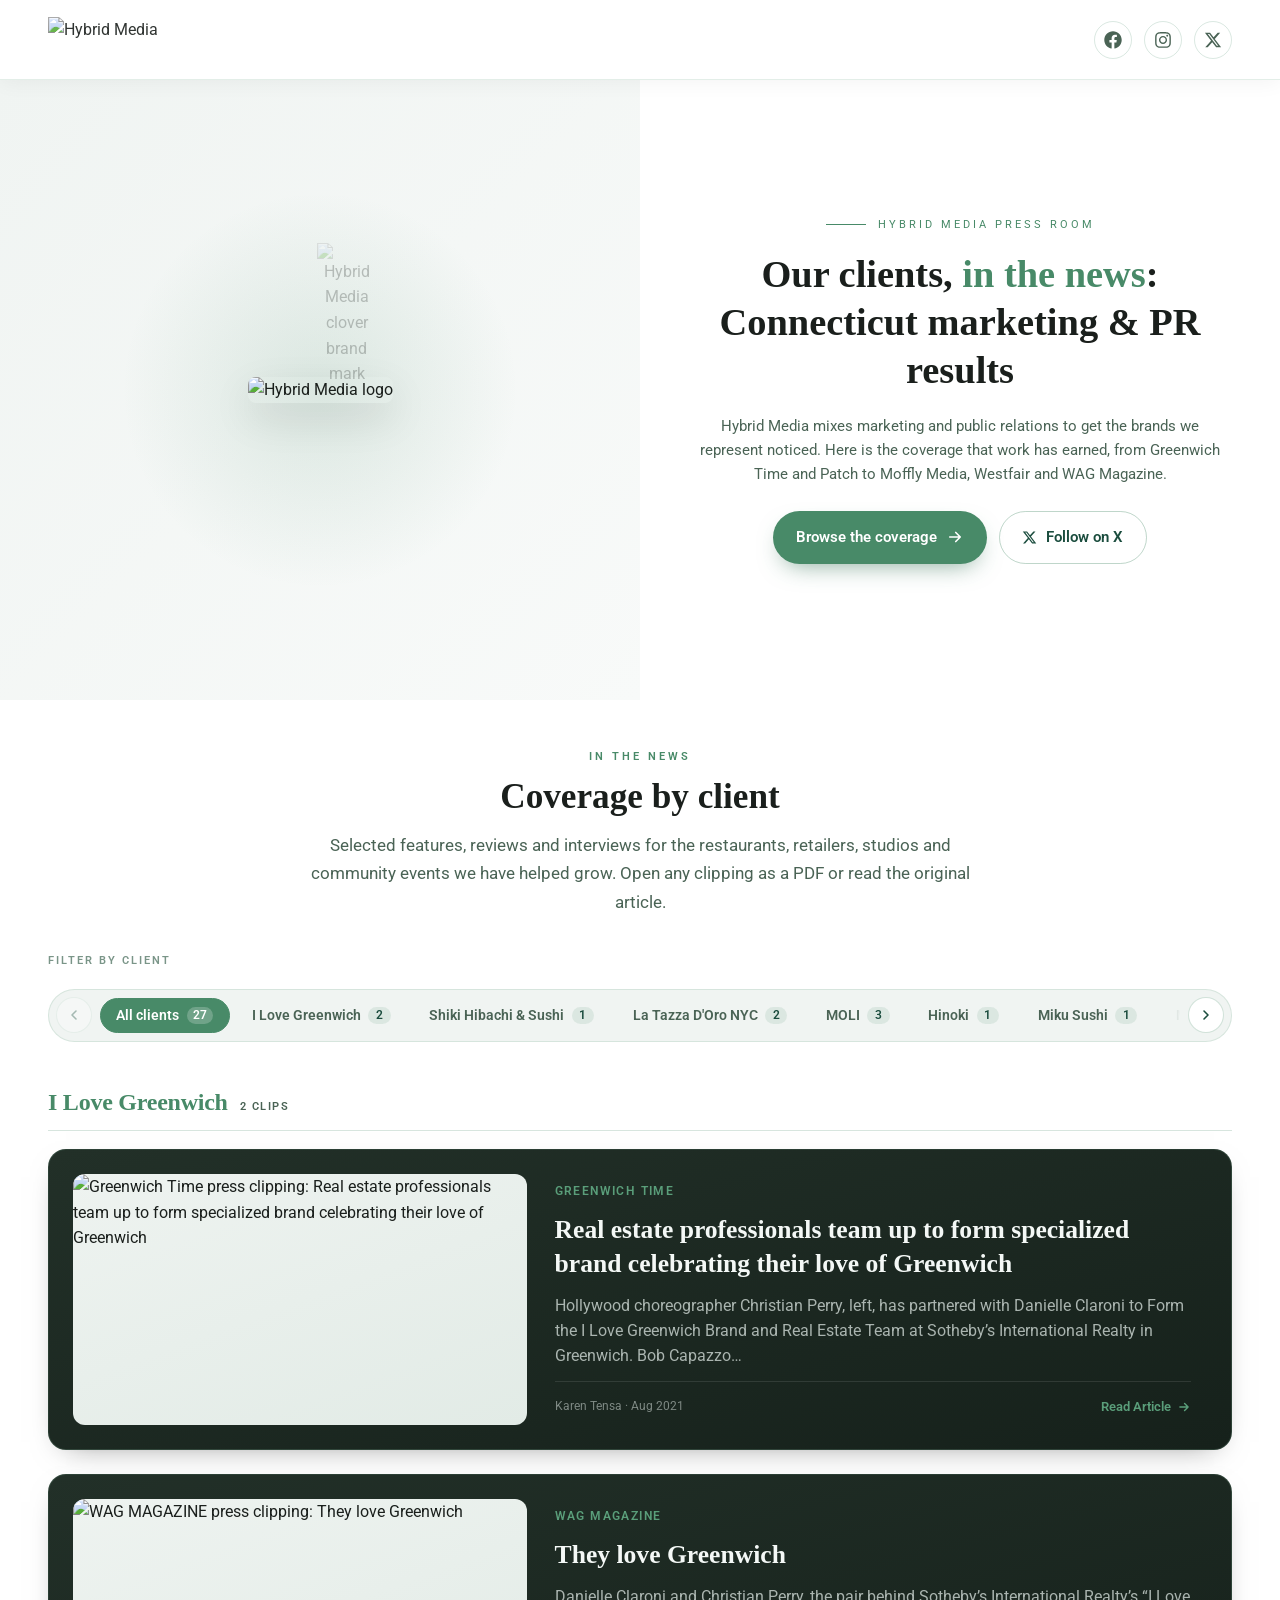
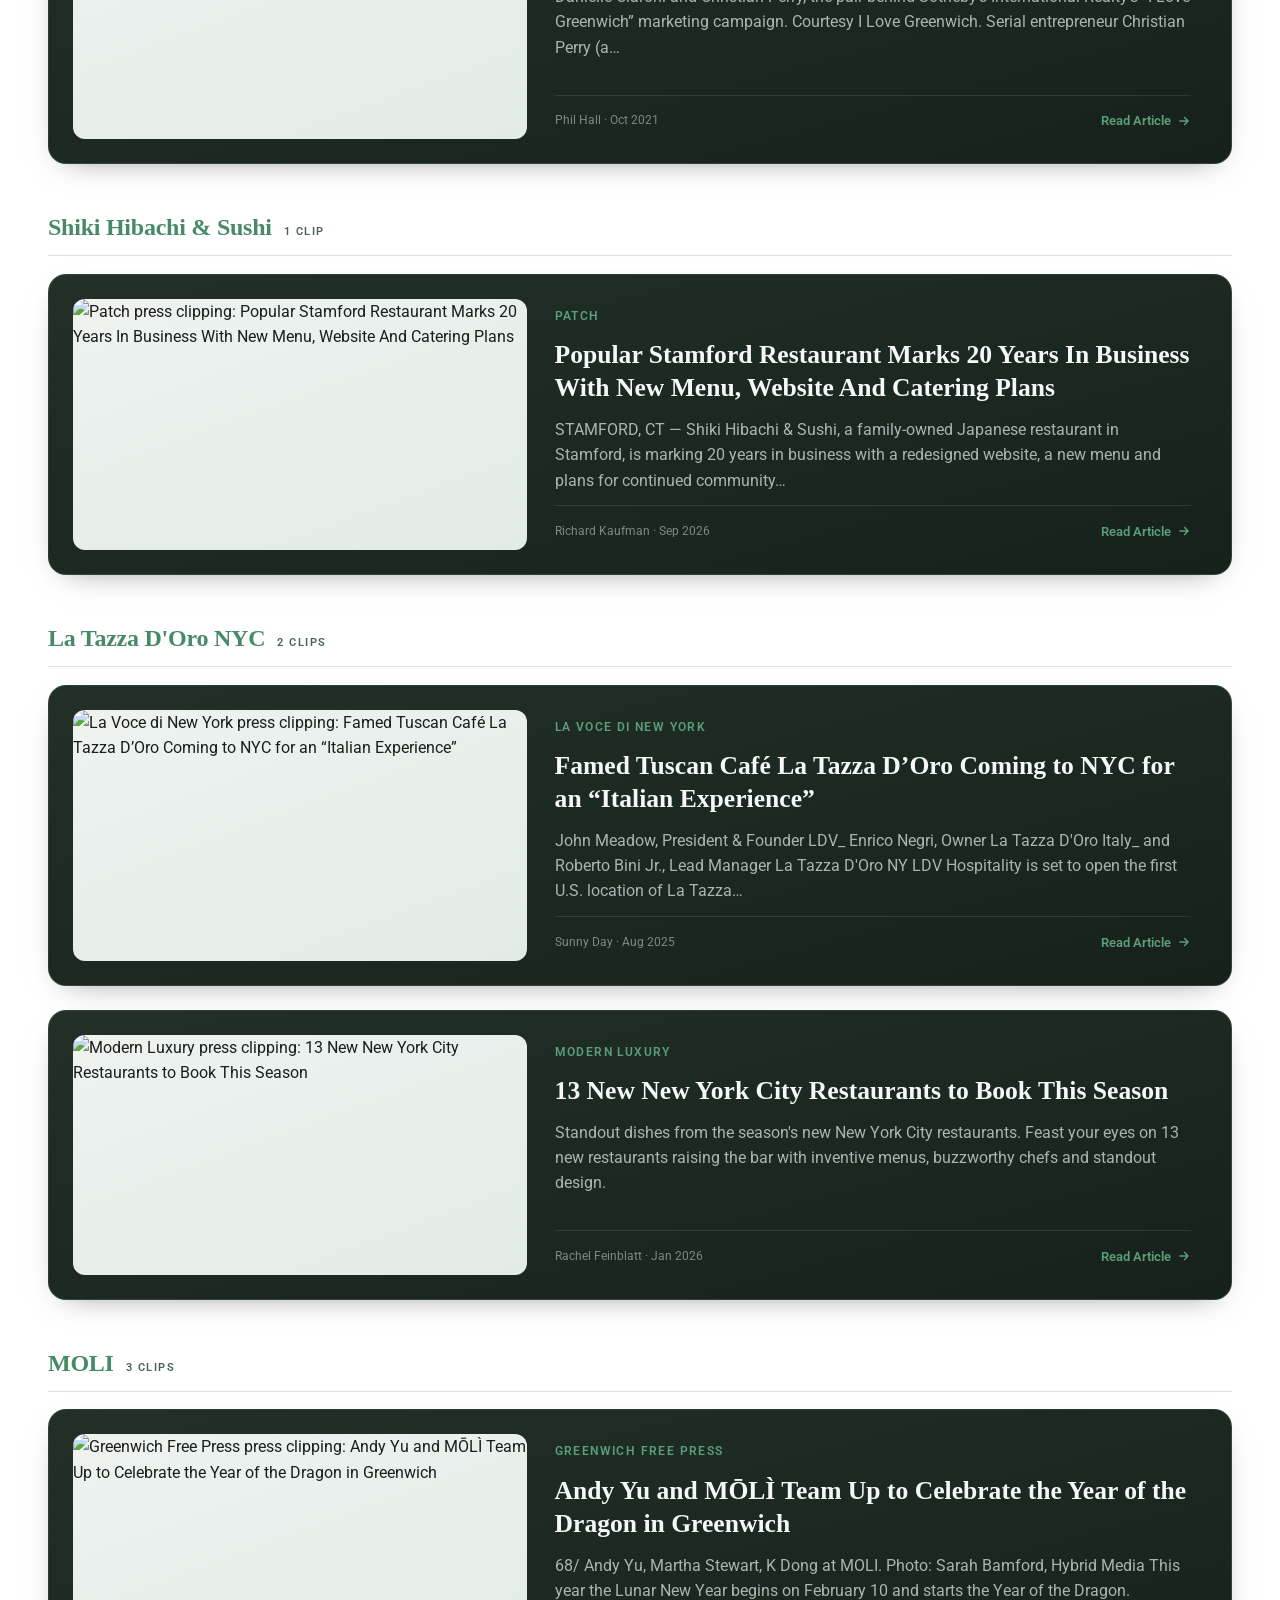
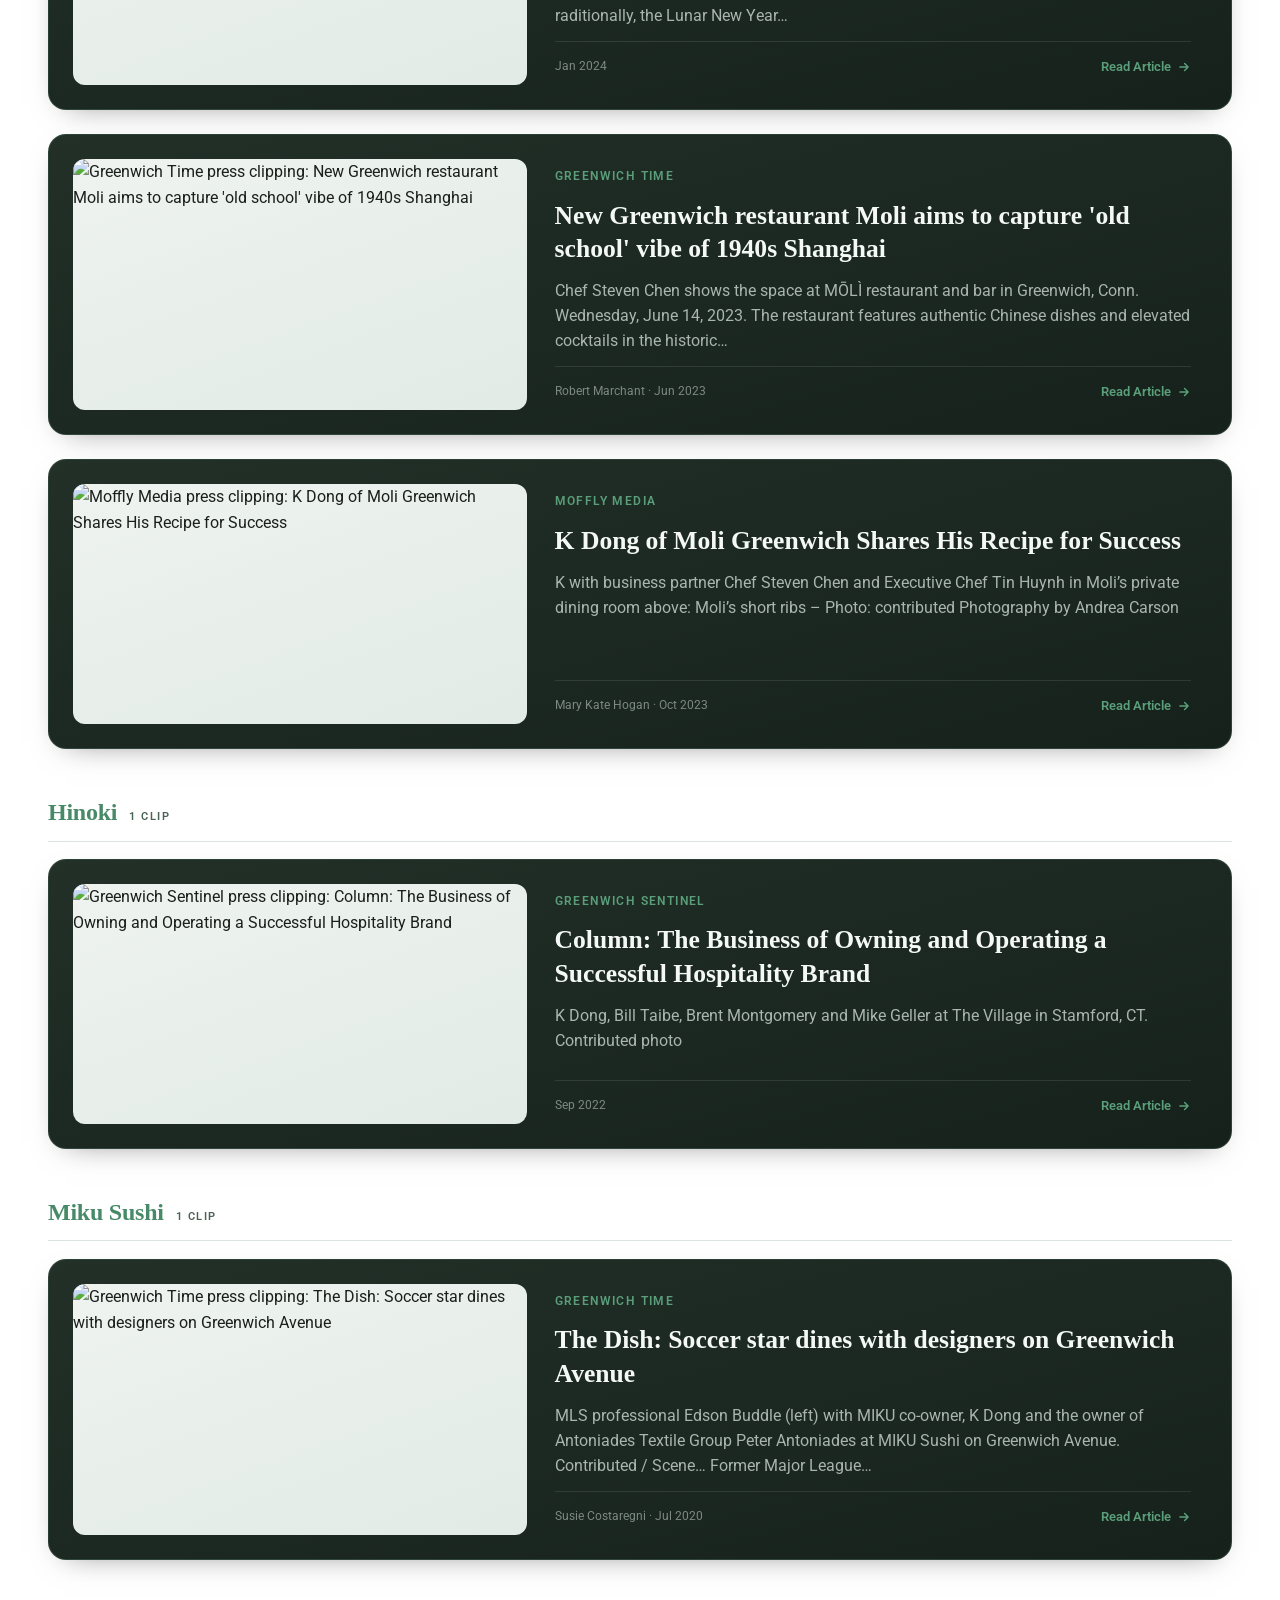
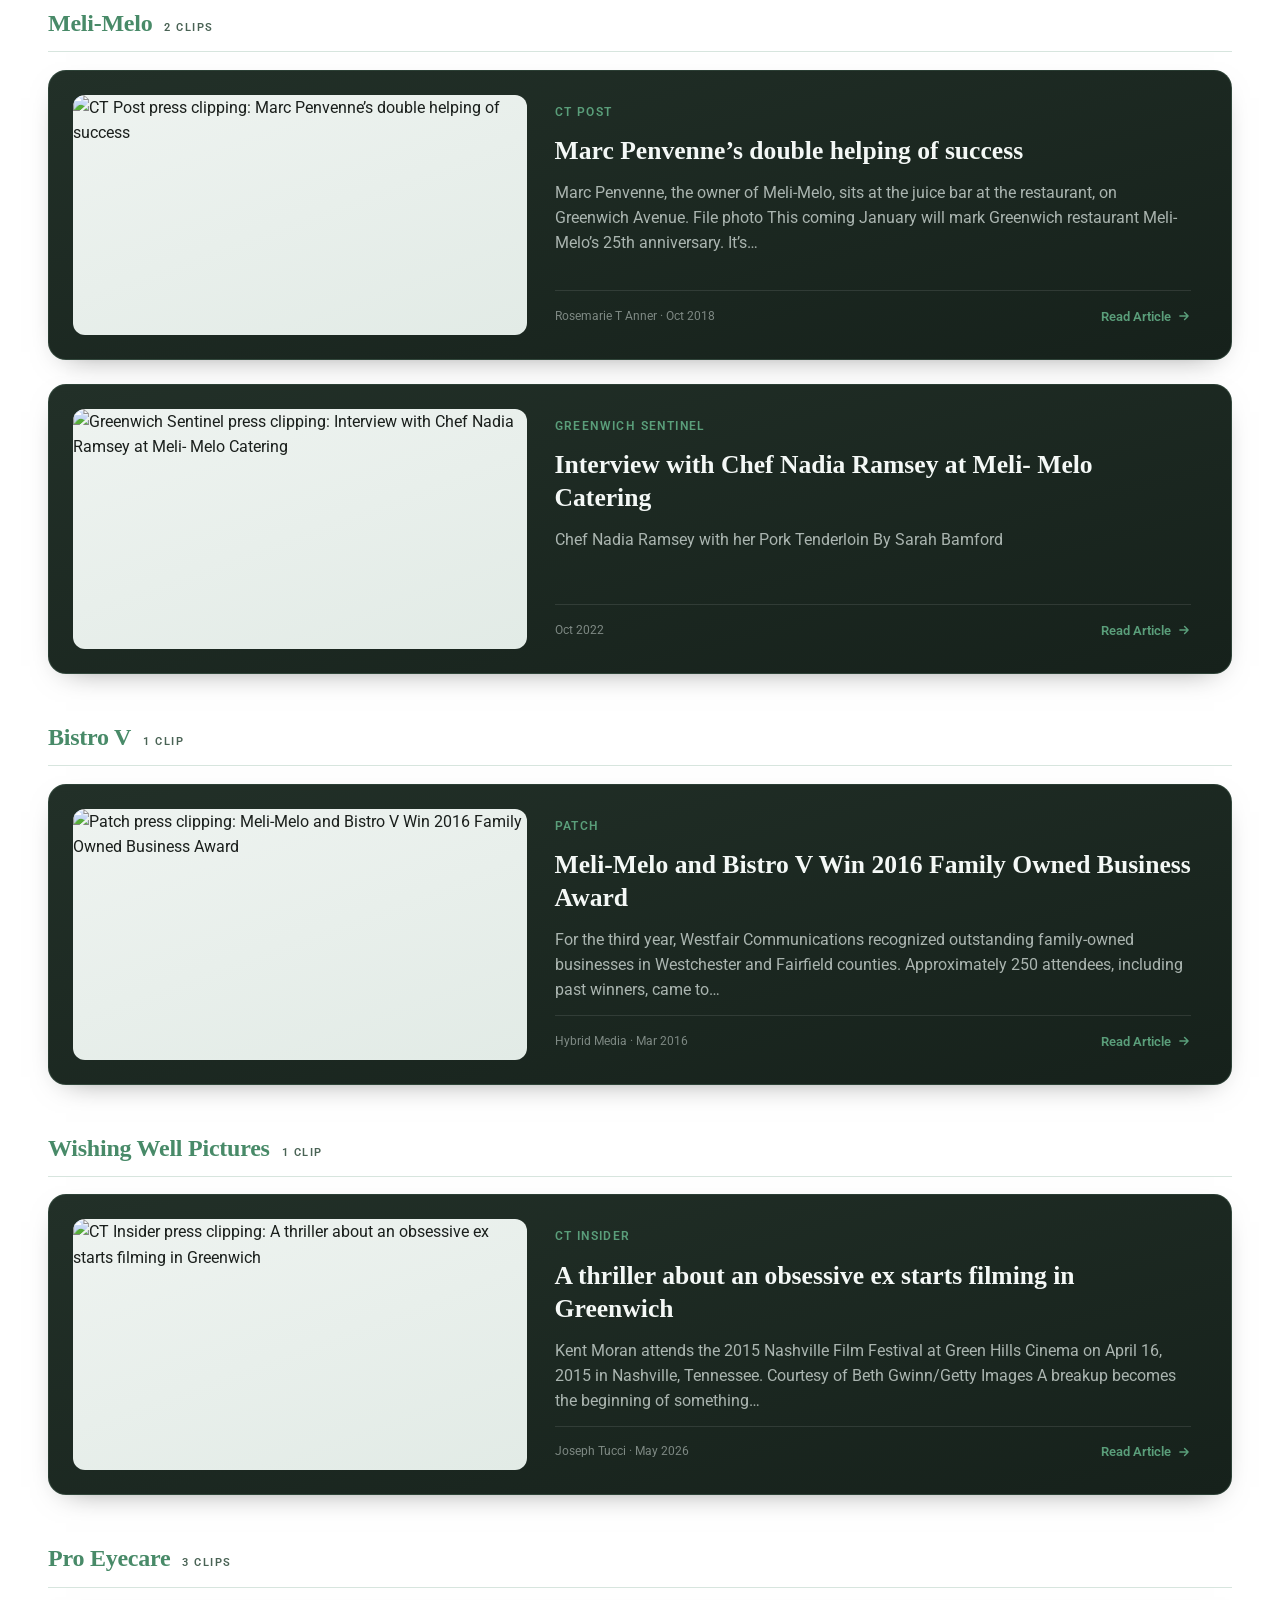
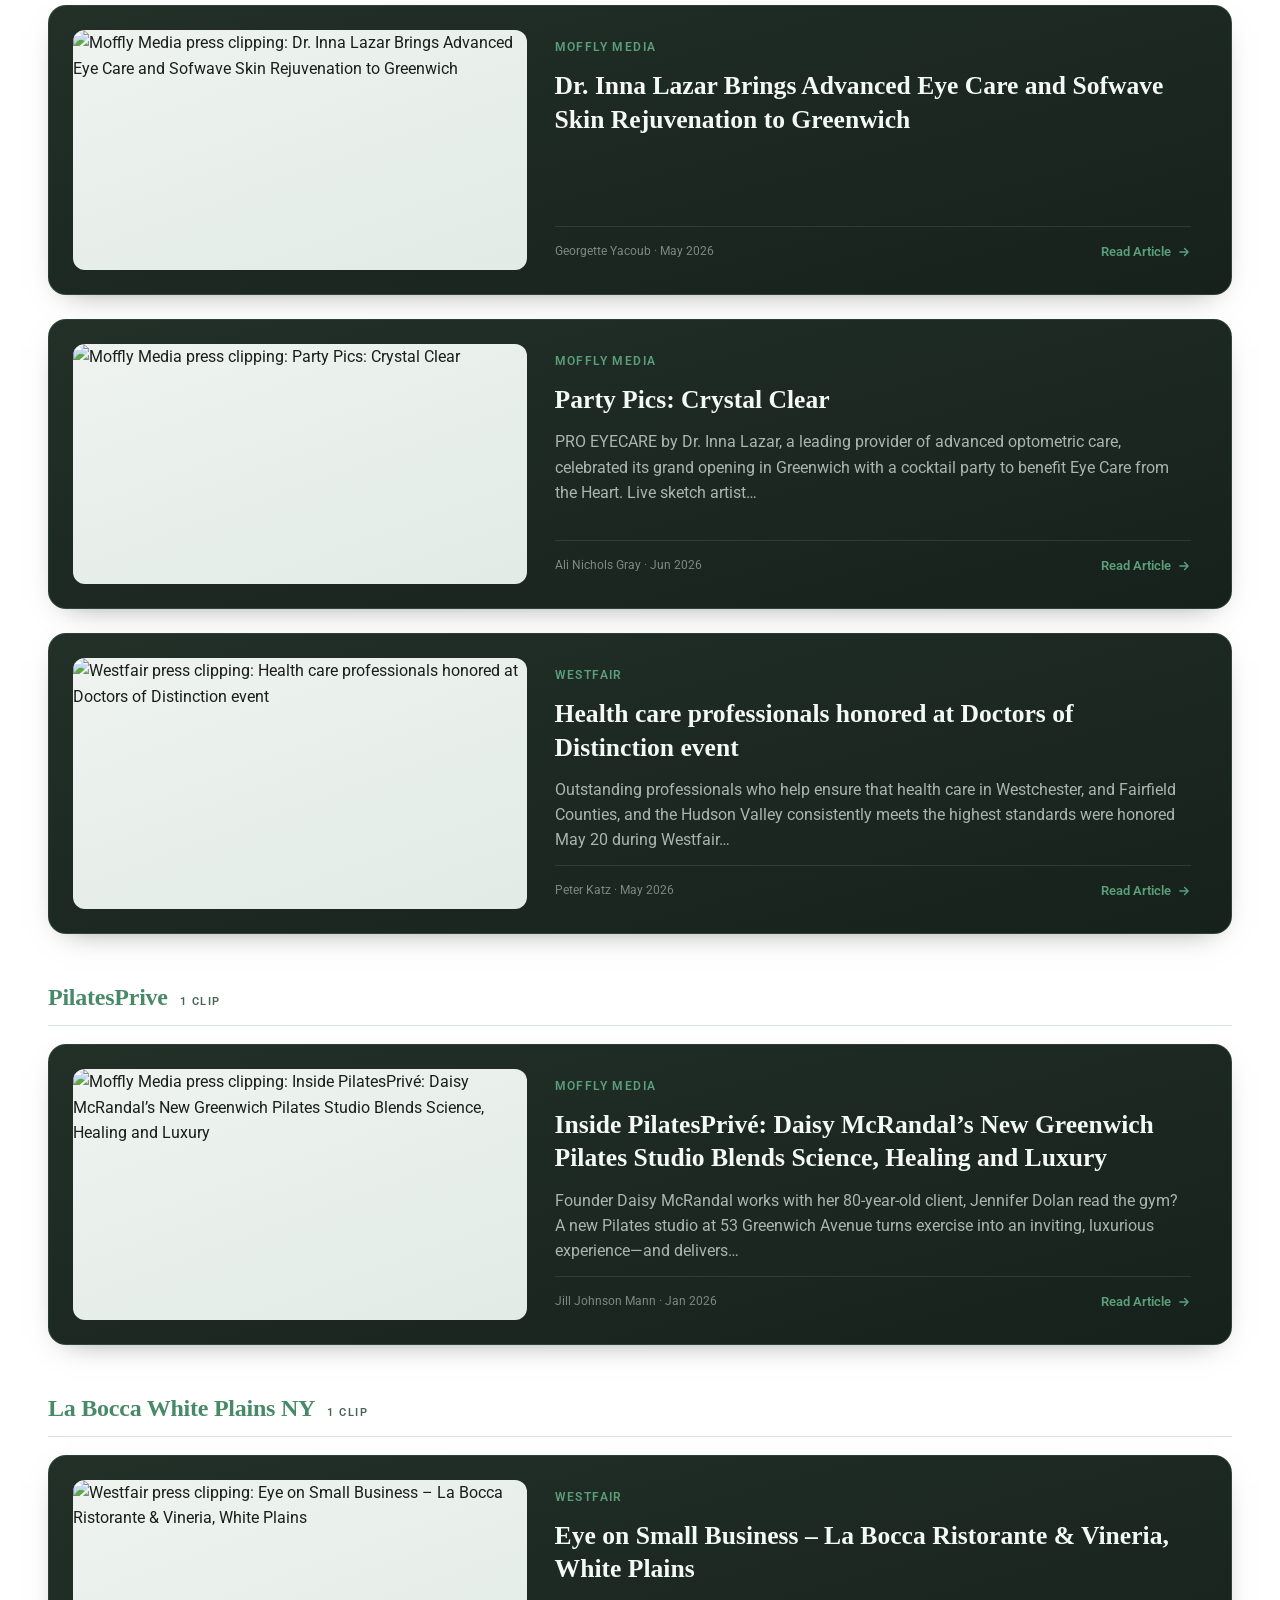
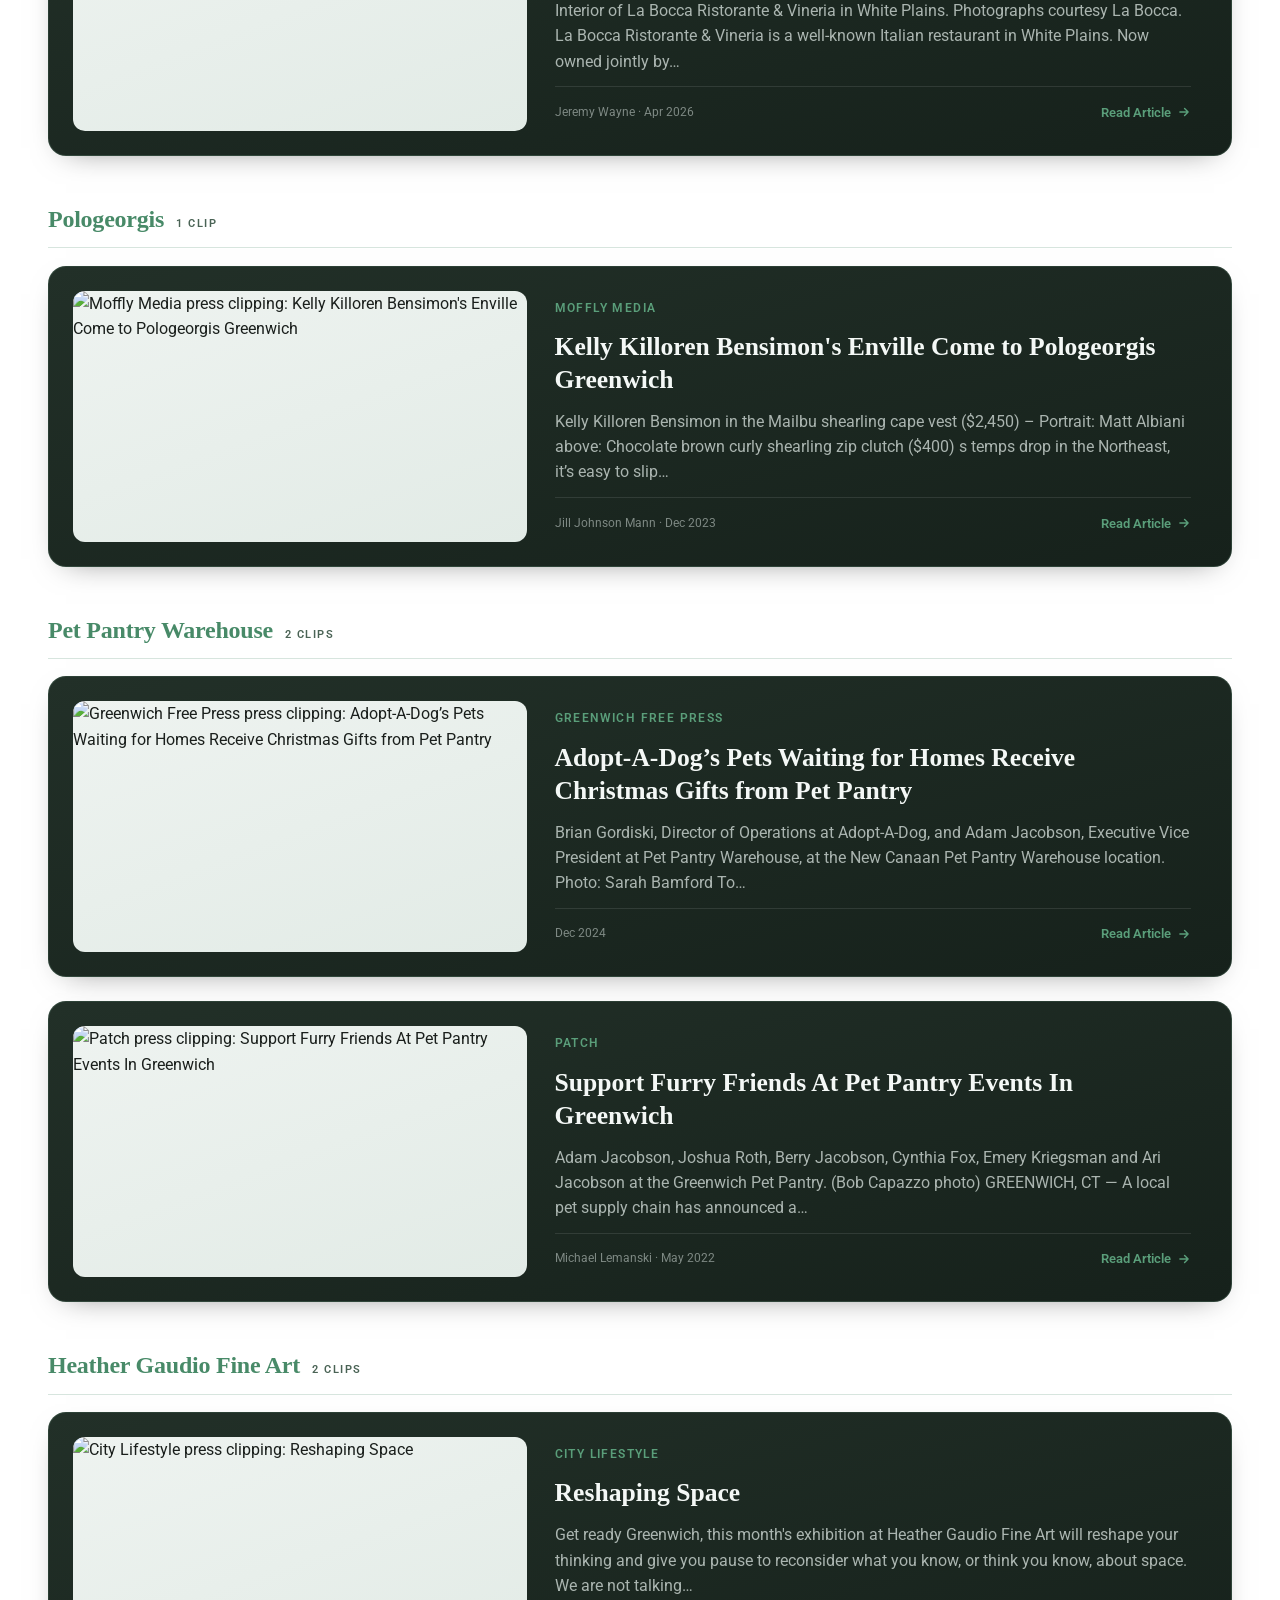
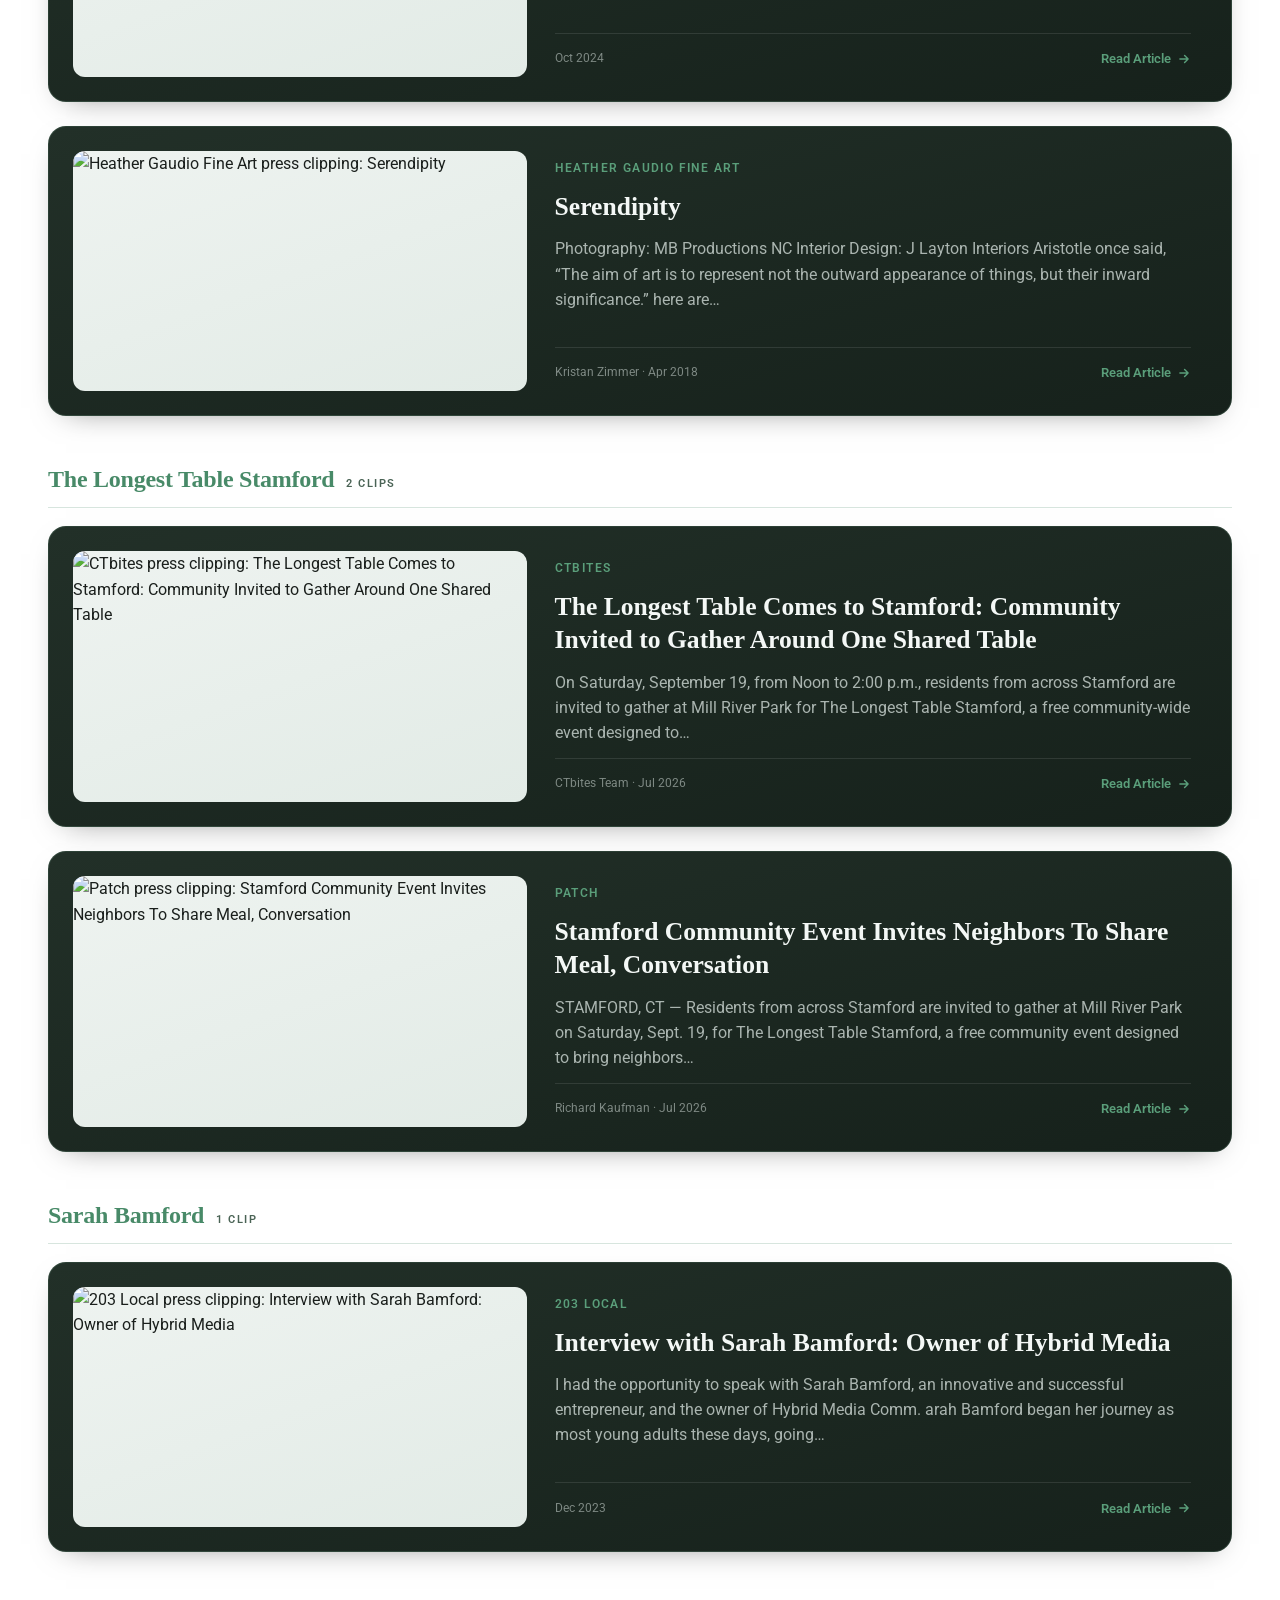
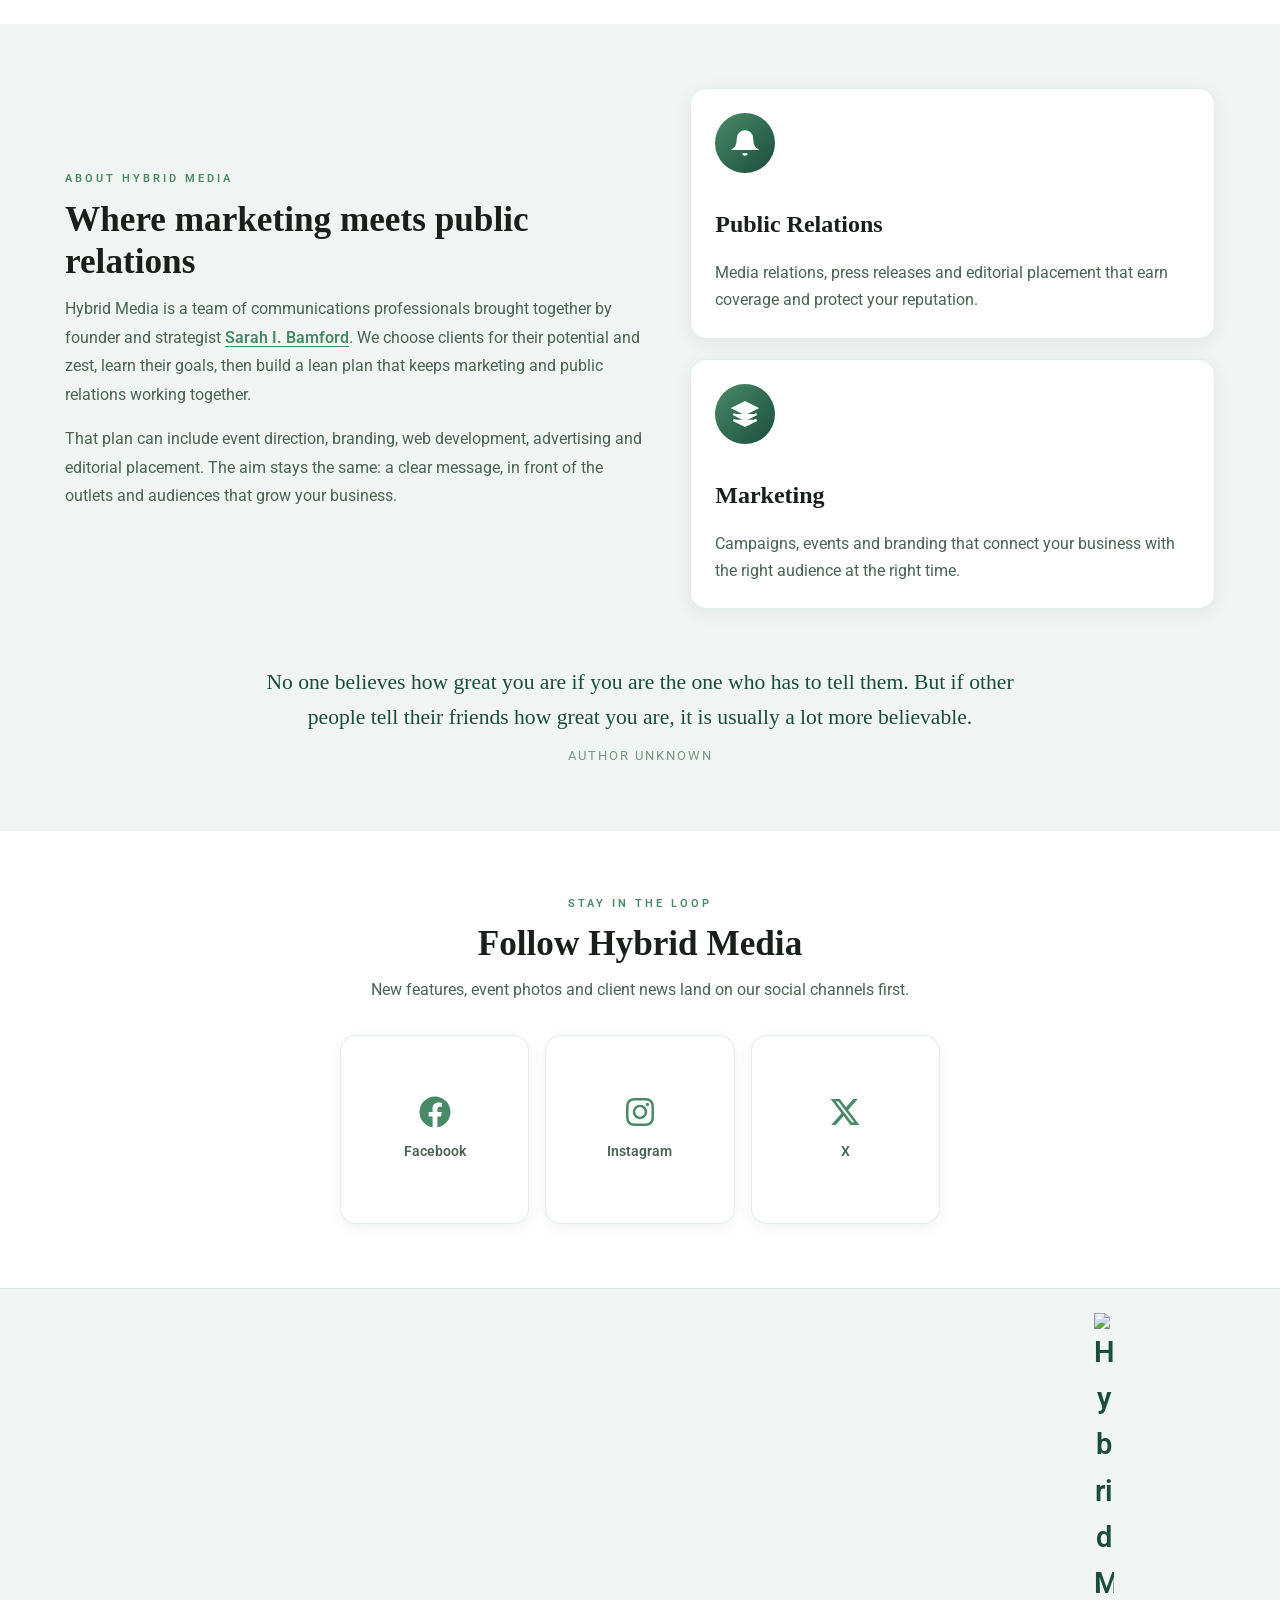
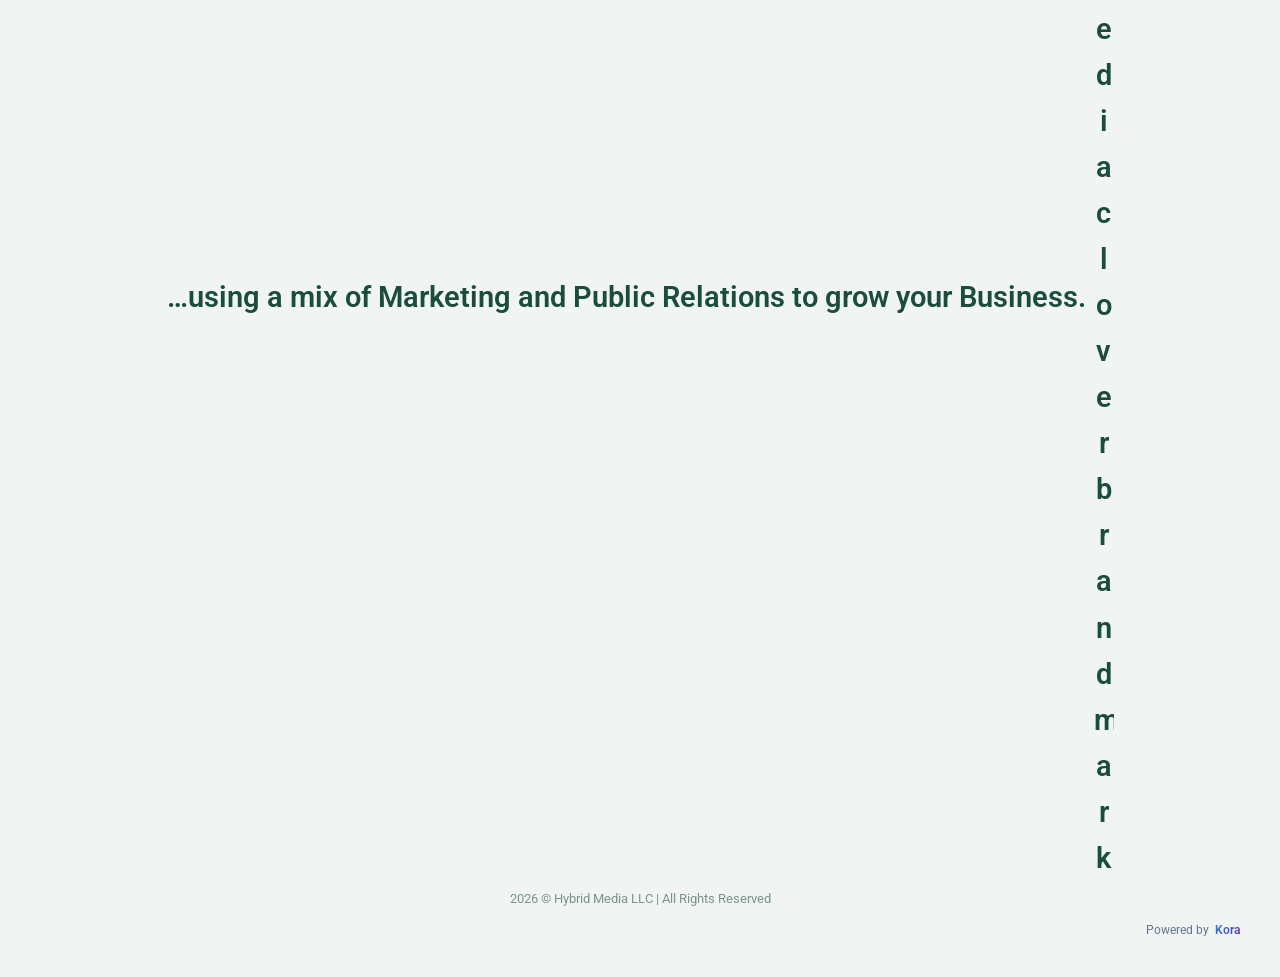
==== commit 4a4df28e: "Remove multiple HTML pages (about.html, awareness.html, careers.html, contact.html, press-room.html)" ====
--- a/index.html
+++ b/index.html
@@ -1,77 +1,575 @@
 <!DOCTYPE html>
-
 <html lang="en-US">
 <head>
 <meta charset="utf-8"/>
 <meta content="width=device-width, initial-scale=1" name="viewport"/>
 <meta content="#488a68" name="theme-color"/>
-<title>Hybrid Media: Marketing &amp; Public Relations Agency in Connecticut</title>
-<meta content="Hybrid Media offers expert marketing and public relations services in Connecticut. We bridge the gap where marketing meets public relations for impactful campaigns. Contact us today!" name="description"/>
-<meta content="Hybrid Media, communications agency, marketing and public relations, digital storytelling, brand campaigns, Sarah Bamford" name="keywords"/>
-<meta content="noindex, nofollow" name="robots"/>
+<title>Hybrid Media Press Room | Marketing &amp; PR Agency in Connecticut</title>
+<meta content="Hybrid Media&#x27;s press room: 27 features in Greenwich Time, Patch, Moffly Media, Westfair and more for the Connecticut and New York brands we represent in marketing and PR." name="description"/>
+<meta content="index, follow, max-image-preview:large" name="robots"/>
 <meta content="Hybrid Media" name="author"/>
+<link href="https://hybridmediaonline.com/" rel="canonical"/>
 <meta content="website" property="og:type"/>
 <meta content="Hybrid Media" property="og:site_name"/>
 <meta content="en_US" property="og:locale"/>
-<meta content="Hybrid Media: Marketing &amp; Public Relations Agency in Connecticut" property="og:title"/>
-<meta content="Hybrid Media offers expert marketing and public relations services in Connecticut. We bridge the gap where marketing meets public relations for impactful campaigns. Contact us today!" property="og:description"/>
+<meta content="https://hybridmediaonline.com/" property="og:url"/>
+<meta content="Hybrid Media Press Room | Marketing &amp; PR Agency in Connecticut" property="og:title"/>
+<meta content="Hybrid Media&#x27;s press room: 27 features in Greenwich Time, Patch, Moffly Media, Westfair and more for the Connecticut and New York brands we represent in marketing and PR." property="og:description"/>
 <meta content="https://quseprdus1.blob.core.windows.net/kora-business-images/user-media/097fbe0f-f917-44b5-b25e-77641ba72bdb/0b8e8303-87c0-4895-ad63-61c214049730/1775652584_6pqvfd.jpeg" property="og:image"/>
-<meta content="Hybrid Media" property="og:image:alt"/>
+<meta content="Hybrid Media logo" property="og:image:alt"/>
 <meta content="summary_large_image" name="twitter:card"/>
-<meta content="Hybrid Media: Marketing &amp; Public Relations Agency in Connecticut" name="twitter:title"/>
-<meta content="Hybrid Media offers expert marketing and public relations services in Connecticut. We bridge the gap where marketing meets public relations for impactful campaigns. Contact us today!" name="twitter:description"/>
+<meta content="@HybridMediaComm" name="twitter:site"/>
+<meta content="Hybrid Media Press Room | Marketing &amp; PR Agency in Connecticut" name="twitter:title"/>
+<meta content="Hybrid Media&#x27;s press room: 27 features in Greenwich Time, Patch, Moffly Media, Westfair and more for the Connecticut and New York brands we represent in marketing and PR." name="twitter:description"/>
 <meta content="https://quseprdus1.blob.core.windows.net/kora-business-images/user-media/097fbe0f-f917-44b5-b25e-77641ba72bdb/0b8e8303-87c0-4895-ad63-61c214049730/1775652584_6pqvfd.jpeg" name="twitter:image"/>
 <link href="https://quseprdus1.blob.core.windows.net/kora-business-images/user-media/097fbe0f-f917-44b5-b25e-77641ba72bdb/0b8e8303-87c0-4895-ad63-61c214049730/1775652576_5m5z6h.jpeg" rel="icon" type="image/jpeg"/>
 <link href="https://quseprdus1.blob.core.windows.net/kora-business-images/user-media/097fbe0f-f917-44b5-b25e-77641ba72bdb/0b8e8303-87c0-4895-ad63-61c214049730/1775652576_5m5z6h.jpeg" rel="apple-touch-icon"/>
-<link href="assets/css/style.css" rel="stylesheet"/>
+<link href="assets/styles.css" rel="stylesheet"/>
+<link as="image" fetchpriority="high" href="https://quseprdus1.blob.core.windows.net/kora-business-images/user-media/097fbe0f-f917-44b5-b25e-77641ba72bdb/0b8e8303-87c0-4895-ad63-61c214049730/1775652584_6pqvfd.jpeg" rel="preload"/>
+<script>
+window.KORA_SITE_CONFIG = {"apiBaseUrl": "https://kora-agent.grubtok.com", "businessId": "097fbe0f-f917-44b5-b25e-77641ba72bdb", "recaptchaSiteKey": "6LcsdJYsAAAAAAur-h7cYlZuGJTmijNHmOi5kFH7"};
+window.KORA_CONFIG = window.KORA_SITE_CONFIG;
+document.documentElement.classList.add('js');
+</script>
 <script type="application/ld+json">{
   "@context": "https://schema.org",
   "@graph": [
     {
       "@type": "WebSite",
+      "@id": "https://hybridmediaonline.com/#website",
+      "url": "https://hybridmediaonline.com/",
       "name": "Hybrid Media",
-      "publisher": {},
+      "publisher": {
+        "@id": "https://hybridmediaonline.com/#org"
+      },
       "inLanguage": "en-US"
     },
     {
-      "@type": "WebPage",
-      "name": "Hybrid Media — Communications Agency",
-      "description": "Hybrid Media delivers strategic communications, digital storytelling, and creative campaigns that help modern businesses strengthen visibility and growth.",
-      "isPartOf": {},
-      "about": {},
+      "@type": "CollectionPage",
+      "dateModified": "2026-10-19",
+      "@id": "https://hybridmediaonline.com/#webpage",
+      "url": "https://hybridmediaonline.com/",
+      "name": "Hybrid Media Press Room | Marketing & PR Agency in Connecticut",
+      "description": "Hybrid Media's press room: 27 features in Greenwich Time, Patch, Moffly Media, Westfair and more for the Connecticut and New York brands we represent in marketing and PR.",
+      "isPartOf": {
+        "@id": "https://hybridmediaonline.com/#website"
+      },
+      "about": {
+        "@id": "https://hybridmediaonline.com/#org"
+      },
       "primaryImageOfPage": "https://quseprdus1.blob.core.windows.net/kora-business-images/user-media/097fbe0f-f917-44b5-b25e-77641ba72bdb/0b8e8303-87c0-4895-ad63-61c214049730/1775652584_6pqvfd.jpeg",
-      "inLanguage": "en-US"
+      "inLanguage": "en-US",
+      "mainEntity": {
+        "@type": "ItemList",
+        "name": "Hybrid Media client press coverage",
+        "numberOfItems": 27,
+        "itemListElement": [
+          {
+            "@type": "ListItem",
+            "position": 1,
+            "item": {
+              "@type": "NewsArticle",
+              "headline": "Real estate professionals team up to form specialized brand celebrating their love of Greenwich",
+              "url": "https://www.greenwichtime.com/local/article/Real-estate-professionals-team-up-to-form-16374150.php",
+              "publisher": {
+                "@type": "Organization",
+                "name": "Greenwich Time"
+              },
+              "about": {
+                "@type": "Organization",
+                "name": "I Love Greenwich"
+              }
+            }
+          },
+          {
+            "@type": "ListItem",
+            "position": 2,
+            "item": {
+              "@type": "NewsArticle",
+              "headline": "They love Greenwich",
+              "url": "https://www.wagmag.com/they-love-greenwich/",
+              "publisher": {
+                "@type": "Organization",
+                "name": "WAG MAGAZINE"
+              },
+              "about": {
+                "@type": "Organization",
+                "name": "I Love Greenwich"
+              }
+            }
+          },
+          {
+            "@type": "ListItem",
+            "position": 3,
+            "item": {
+              "@type": "NewsArticle",
+              "headline": "Popular Stamford Restaurant Marks 20 Years In Business With New Menu, Website And Catering Plans",
+              "url": "https://patch.com/connecticut/stamford/popular-stamford-restaurant-marks-20-years-business-new-menu-website-catering",
+              "publisher": {
+                "@type": "Organization",
+                "name": "Patch"
+              },
+              "about": {
+                "@type": "Organization",
+                "name": "Shiki Hibachi & Sushi"
+              }
+            }
+          },
+          {
+            "@type": "ListItem",
+            "position": 4,
+            "item": {
+              "@type": "NewsArticle",
+              "headline": "Famed Tuscan Café La Tazza D’Oro Coming to NYC for an “Italian Experience”",
+              "url": "https://lavocedinewyork.com/en/new-york/2025/08/30/famed-tuscan-cafe-la-tazza-doro-coming-to-nyc-for-an-italian-experience/",
+              "publisher": {
+                "@type": "Organization",
+                "name": "La Voce di New York"
+              },
+              "about": {
+                "@type": "Organization",
+                "name": "La Tazza D'Oro NYC"
+              }
+            }
+          },
+          {
+            "@type": "ListItem",
+            "position": 5,
+            "item": {
+              "@type": "NewsArticle",
+              "headline": "13 New New York City Restaurants to Book This Season",
+              "url": "https://www.modernluxury.com/13-new-new-york-city-restaurants-to-book-this-season/",
+              "publisher": {
+                "@type": "Organization",
+                "name": "Modern Luxury"
+              },
+              "about": {
+                "@type": "Organization",
+                "name": "La Tazza D'Oro NYC"
+              }
+            }
+          },
+          {
+            "@type": "ListItem",
+            "position": 6,
+            "item": {
+              "@type": "NewsArticle",
+              "headline": "Andy Yu and MŌLÌ Team Up to Celebrate the Year of the Dragon in Greenwich",
+              "url": "https://greenwichfreepress.com/lifestyle/food-drink-restaurants/andy-yu-and-moli-team-up-to-celebrate-the-year-of-the-dragon-in-greenwich-2121",
+              "publisher": {
+                "@type": "Organization",
+                "name": "Greenwich Free Press"
+              },
+              "about": {
+                "@type": "Organization",
+                "name": "MOLI"
+              }
+            }
+          },
+          {
+            "@type": "ListItem",
+            "position": 7,
+            "item": {
+              "@type": "NewsArticle",
+              "headline": "New Greenwich restaurant Moli aims to capture 'old school' vibe of 1940s Shanghai",
+              "url": "https://www.greenwichtime.com/news/article/greenwich-moli-k-dong-steven-chen-18149727.php",
+              "publisher": {
+                "@type": "Organization",
+                "name": "Greenwich Time"
+              },
+              "about": {
+                "@type": "Organization",
+                "name": "MOLI"
+              }
+            }
+          },
+          {
+            "@type": "ListItem",
+            "position": 8,
+            "item": {
+              "@type": "NewsArticle",
+              "headline": "K Dong of Moli Greenwich Shares His Recipe for Success",
+              "url": "https://mofflylifestylemedia.com/k-dong-of-moli-greenwich/",
+              "publisher": {
+                "@type": "Organization",
+                "name": "Moffly Media"
+              },
+              "about": {
+                "@type": "Organization",
+                "name": "MOLI"
+              }
+            }
+          },
+          {
+            "@type": "ListItem",
+            "position": 9,
+            "item": {
+              "@type": "NewsArticle",
+              "headline": "Column: The Business of Owning and Operating a Successful Hospitality Brand",
+              "url": "https://www.greenwichsentinel.com/2022/09/14/column-the-business-of-owning-and-operating-a-successful-hospitality-brand/",
+              "publisher": {
+                "@type": "Organization",
+                "name": "Greenwich Sentinel"
+              },
+              "about": {
+                "@type": "Organization",
+                "name": "Hinoki"
+              }
+            }
+          },
+          {
+            "@type": "ListItem",
+            "position": 10,
+            "item": {
+              "@type": "NewsArticle",
+              "headline": "The Dish: Soccer star dines with designers on Greenwich Avenue",
+              "url": "https://www.greenwichtime.com/local/article/The-Dish-Soccer-star-dines-with-designers-on-15401617.php",
+              "publisher": {
+                "@type": "Organization",
+                "name": "Greenwich Time"
+              },
+              "about": {
+                "@type": "Organization",
+                "name": "Miku Sushi"
+              }
+            }
+          },
+          {
+            "@type": "ListItem",
+            "position": 11,
+            "item": {
+              "@type": "NewsArticle",
+              "headline": "Marc Penvenne’s double helping of success",
+              "url": "https://www.ctpost.com/living/article/Marc-Penvenne-s-double-helping-of-success-13282003.php",
+              "publisher": {
+                "@type": "Organization",
+                "name": "CT Post"
+              },
+              "about": {
+                "@type": "Organization",
+                "name": "Meli-Melo"
+              }
+            }
+          },
+          {
+            "@type": "ListItem",
+            "position": 12,
+            "item": {
+              "@type": "NewsArticle",
+              "headline": "Interview with Chef Nadia Ramsey at Meli- Melo Catering",
+              "url": "https://www.greenwichsentinel.com/2022/10/27/interview-with-chef-nadia-ramsey-at-meli-melo-catering/",
+              "publisher": {
+                "@type": "Organization",
+                "name": "Greenwich Sentinel"
+              },
+              "about": {
+                "@type": "Organization",
+                "name": "Meli-Melo"
+              }
+            }
+          },
+          {
+            "@type": "ListItem",
+            "position": 13,
+            "item": {
+              "@type": "NewsArticle",
+              "headline": "Meli-Melo and Bistro V Win 2016 Family Owned Business Award",
+              "url": "https://patch.com/connecticut/greenwich/meli-melo-bistro-v-win-2016-family-owned-business-award-0",
+              "publisher": {
+                "@type": "Organization",
+                "name": "Patch"
+              },
+              "about": {
+                "@type": "Organization",
+                "name": "Bistro V"
+              }
+            }
+          },
+          {
+            "@type": "ListItem",
+            "position": 14,
+            "item": {
+              "@type": "NewsArticle",
+              "headline": "A thriller about an obsessive ex starts filming in Greenwich",
+              "url": "https://www.ctinsider.com/entertainment/article/the-one-movie-filming-greenwich-ct-22276617.php",
+              "publisher": {
+                "@type": "Organization",
+                "name": "CT Insider"
+              },
+              "about": {
+                "@type": "Organization",
+                "name": "Wishing Well Pictures"
+              }
+            }
+          },
+          {
+            "@type": "ListItem",
+            "position": 15,
+            "item": {
+              "@type": "NewsArticle",
+              "headline": "Dr. Inna Lazar Brings Advanced Eye Care and Sofwave Skin Rejuvenation to Greenwich",
+              "url": "https://mofflylifestylemedia.com/dr-inna-lazar-brings-advanced-eye-care-and-sofwave-skin-rejuvenation-to-greenwich/",
+              "publisher": {
+                "@type": "Organization",
+                "name": "Moffly Media"
+              },
+              "about": {
+                "@type": "Organization",
+                "name": "Pro Eyecare"
+              }
+            }
+          },
+          {
+            "@type": "ListItem",
+            "position": 16,
+            "item": {
+              "@type": "NewsArticle",
+              "headline": "Party Pics: Crystal Clear",
+              "url": "https://mofflylifestylemedia.com/party-pics-crystal-clear/",
+              "publisher": {
+                "@type": "Organization",
+                "name": "Moffly Media"
+              },
+              "about": {
+                "@type": "Organization",
+                "name": "Pro Eyecare"
+              }
+            }
+          },
+          {
+            "@type": "ListItem",
+            "position": 17,
+            "item": {
+              "@type": "NewsArticle",
+              "headline": "Health care professionals honored at Doctors of Distinction event",
+              "url": "https://westfaironline.com/latest-news/health-care-professionals-honored-at-doctors-of-distinction-event/",
+              "publisher": {
+                "@type": "Organization",
+                "name": "Westfair"
+              },
+              "about": {
+                "@type": "Organization",
+                "name": "Pro Eyecare"
+              }
+            }
+          },
+          {
+            "@type": "ListItem",
+            "position": 18,
+            "item": {
+              "@type": "NewsArticle",
+              "headline": "Inside PilatesPrivé: Daisy McRandal’s New Greenwich Pilates Studio Blends Science, Healing and Luxury",
+              "url": "https://mofflylifestylemedia.com/inside-pilatesprive-daisy-mcrandals-new-greenwich-pilates-studio-blends-science-healing-and-luxury/",
+              "publisher": {
+                "@type": "Organization",
+                "name": "Moffly Media"
+              },
+              "about": {
+                "@type": "Organization",
+                "name": "PilatesPrive"
+              }
+            }
+          },
+          {
+            "@type": "ListItem",
+            "position": 19,
+            "item": {
+              "@type": "NewsArticle",
+              "headline": "Eye on Small Business – La Bocca Ristorante & Vineria, White Plains",
+              "url": "https://westfaironline.com/alcoholic-beverages/eye-on-small-business-la-bocca-ristorante-vineria-white-plains/",
+              "publisher": {
+                "@type": "Organization",
+                "name": "Westfair"
+              },
+              "about": {
+                "@type": "Organization",
+                "name": "La Bocca White Plains NY"
+              }
+            }
+          },
+          {
+            "@type": "ListItem",
+            "position": 20,
+            "item": {
+              "@type": "NewsArticle",
+              "headline": "Kelly Killoren Bensimon's Enville Come to Pologeorgis Greenwich",
+              "url": "https://mofflylifestylemedia.com/kelly-killoren-bensimons-enville-come-to-pologeorgis-greenwich/",
+              "publisher": {
+                "@type": "Organization",
+                "name": "Moffly Media"
+              },
+              "about": {
+                "@type": "Organization",
+                "name": "Pologeorgis"
+              }
+            }
+          },
+          {
+            "@type": "ListItem",
+            "position": 21,
+            "item": {
+              "@type": "NewsArticle",
+              "headline": "Adopt-A-Dog’s Pets Waiting for Homes Receive Christmas Gifts from Pet Pantry",
+              "url": "https://greenwichfreepress.com/around-town/holiday/adopt-a-dogs-pets-waiting-for-homes-receive-christmas-gifts-from-pet-pantry-225747/",
+              "publisher": {
+                "@type": "Organization",
+                "name": "Greenwich Free Press"
+              },
+              "about": {
+                "@type": "Organization",
+                "name": "Pet Pantry Warehouse"
+              }
+            }
+          },
+          {
+            "@type": "ListItem",
+            "position": 22,
+            "item": {
+              "@type": "NewsArticle",
+              "headline": "Support Furry Friends At Pet Pantry Events In Greenwich",
+              "url": "https://patch.com/connecticut/greenwich/support-furry-friends-pet-pantry-events-greenwich",
+              "publisher": {
+                "@type": "Organization",
+                "name": "Patch"
+              },
+              "about": {
+                "@type": "Organization",
+                "name": "Pet Pantry Warehouse"
+              }
+            }
+          },
+          {
+            "@type": "ListItem",
+            "position": 23,
+            "item": {
+              "@type": "NewsArticle",
+              "headline": "Reshaping Space",
+              "url": "https://citylifestyle.com/articles/the-space-we-exist-in",
+              "publisher": {
+                "@type": "Organization",
+                "name": "City Lifestyle"
+              },
+              "about": {
+                "@type": "Organization",
+                "name": "Heather Gaudio Fine Art"
+              }
+            }
+          },
+          {
+            "@type": "ListItem",
+            "position": 24,
+            "item": {
+              "@type": "NewsArticle",
+              "headline": "Serendipity",
+              "url": "https://www.heathergaudiofineart.com/press/51-serendipity-just-moved-in-heres-how-to-infuse-your/",
+              "publisher": {
+                "@type": "Organization",
+                "name": "Heather Gaudio Fine Art"
+              },
+              "about": {
+                "@type": "Organization",
+                "name": "Heather Gaudio Fine Art"
+              }
+            }
+          },
+          {
+            "@type": "ListItem",
+            "position": 25,
+            "item": {
+              "@type": "NewsArticle",
+              "headline": "The Longest Table Comes to Stamford: Community Invited to Gather Around One Shared Table",
+              "url": "https://www.ctbites.com/blog/2026/7/29/the-longest-table-comes-to-stamford-community-invited-to-gather-around-one-shared-table",
+              "publisher": {
+                "@type": "Organization",
+                "name": "CTbites"
+              },
+              "about": {
+                "@type": "Organization",
+                "name": "The Longest Table Stamford"
+              }
+            }
+          },
+          {
+            "@type": "ListItem",
+            "position": 26,
+            "item": {
+              "@type": "NewsArticle",
+              "headline": "Stamford Community Event Invites Neighbors To Share Meal, Conversation",
+              "url": "https://patch.com/connecticut/stamford/stamford-community-event-invites-neighbors-share-meal-conversation",
+              "publisher": {
+                "@type": "Organization",
+                "name": "Patch"
+              },
+              "about": {
+                "@type": "Organization",
+                "name": "The Longest Table Stamford"
+              }
+            }
+          },
+          {
+            "@type": "ListItem",
+            "position": 27,
+            "item": {
+              "@type": "NewsArticle",
+              "headline": "Interview with Sarah Bamford: Owner of Hybrid Media",
+              "url": "https://203local.com/interview-with-sarah-bamford-owner-of-hybrid-media",
+              "publisher": {
+                "@type": "Organization",
+                "name": "203 Local"
+              },
+              "about": {
+                "@type": "Person",
+                "name": "Sarah I. Bamford"
+              }
+            }
+          }
+        ]
+      }
     },
     {
-      "@type": "ProfessionalService",
+      "@type": [
+        "Organization",
+        "ProfessionalService"
+      ],
+      "@id": "https://hybridmediaonline.com/#org",
       "name": "Hybrid Media",
       "legalName": "Hybrid Media LLC",
-      "description": "Communications agency specializing in integrated marketing and public relations, digital storytelling, and creative campaigns.",
+      "url": "https://hybridmediaonline.com/",
+      "description": "Connecticut communications agency mixing marketing and public relations: media relations, press coverage, event direction, branding, web development and advertising.",
+      "slogan": "Using a mix of Marketing and Public Relations to grow your Business",
       "image": "https://quseprdus1.blob.core.windows.net/kora-business-images/user-media/097fbe0f-f917-44b5-b25e-77641ba72bdb/0b8e8303-87c0-4895-ad63-61c214049730/1775652584_6pqvfd.jpeg",
       "logo": "https://quseprdus1.blob.core.windows.net/kora-business-images/user-media/097fbe0f-f917-44b5-b25e-77641ba72bdb/0b8e8303-87c0-4895-ad63-61c214049730/1775652593_es0fik.jpeg",
       "sameAs": [
         "https://www.facebook.com/hybridmediacomm",
-        "https://instagram.com/hybridmediacomm",
-        "https://twitter.com/HybridMediaComm",
-        "https://www.youtube.com/@hybridmedia4360"
+        "https://www.instagram.com/hybridmediacomm",
+        "https://x.com/HybridMediaComm"
       ],
       "founder": {
         "@type": "Person",
         "name": "Sarah I. Bamford",
         "jobTitle": "Founder and Communications Strategist"
       },
-      "areaServed": "US",
+      "areaServed": [
+        {
+          "@type": "State",
+          "name": "Connecticut"
+        },
+        {
+          "@type": "State",
+          "name": "New York"
+        }
+      ],
       "knowsAbout": [
+        "Public Relations",
+        "Media Relations",
         "Marketing",
-        "Public Relations",
-        "Digital Storytelling",
         "Brand Strategy",
-        "Event Direction"
+        "Event Direction",
+        "Digital Storytelling"
       ]
     }
   ]
 }</script>
-<link as="image" fetchpriority="high" href="https://quseprdus1.blob.core.windows.net/kora-business-images/user-media/097fbe0f-f917-44b5-b25e-77641ba72bdb/0b8e8303-87c0-4895-ad63-61c214049730/1775652584_6pqvfd.jpeg" rel="preload"/>
 <!-- KORA_GOOGLE_FONTS_START -->
 <link rel="preconnect" href="https://fonts.googleapis.com">
 <link rel="preconnect" href="https://fonts.gstatic.com" crossorigin>
@@ -79,127 +577,633 @@
 <noscript><link rel="stylesheet" href="https://fonts.googleapis.com/css2?family=Inter:wght@400;600;700&amp;family=Roboto:wght@400;600;700&amp;display=swap"></noscript>
 <!-- KORA_GOOGLE_FONTS_END -->
 </head>
-<body>
-<!-- Mobile Menu Toggle -->
-<button aria-label="Menu" class="mobile-menu-toggle" id="menu-toggle">
-<span></span>
-<span></span>
-<span></span>
-</button>
-<!-- Top Header Navigation -->
+<body data-page="home">
+<!-- kora:shell:header -->
 <header class="top-header">
-<a class="header-logo" href="index.html">
-<img alt="Hybrid Media" decoding="async" src="https://quseprdus1.blob.core.windows.net/kora-business-images/user-media/097fbe0f-f917-44b5-b25e-77641ba72bdb/0b8e8303-87c0-4895-ad63-61c214049730/1775652593_es0fik.jpeg"/>
-</a>
-<nav>
-<ul class="header-nav" id="header-nav">
-<li><a class="active" href="index.html">Welcome</a></li>
-<li><a href="about.html">About</a></li>
-<li><a href="contact.html">Contact</a></li>
-<li><a href="social.html">Social</a></li>
-<li><a href="awareness.html">Awareness</a></li>
-<li><a href="careers.html">Careers</a></li>
-<li><a href="press-room.html">Press Room</a></li>
-</ul>
-</nav>
+<a aria-label="Hybrid Media home" class="header-logo" href="index.html">
+<img alt="Hybrid Media" decoding="async" fetchpriority="high" height="45" loading="eager" src="https://quseprdus1.blob.core.windows.net/kora-business-images/user-media/097fbe0f-f917-44b5-b25e-77641ba72bdb/0b8e8303-87c0-4895-ad63-61c214049730/1775652593_es0fik.jpeg" width="120"/>
+</a>
 <div class="header-social">
-<a aria-label="Facebook" href="https://www.facebook.com/hybridmediacomm" rel="noopener" target="_blank">
-<svg viewbox="0 0 512 512"><path d="M504 256C504 119 393 8 256 8S8 119 8 256c0 123.78 90.69 226.38 209.25 245V327.69h-63V256h63v-54.64c0-62.15 37-96.48 93.67-96.48 27.14 0 55.52 4.84 55.52 4.84v61h-31.28c-30.8 0-40.41 19.12-40.41 38.73V256h68.78l-11 71.69h-57.78V501C413.31 482.38 504 379.78 504 256z"></path></svg>
-</a>
-<a aria-label="Instagram" href="http://instagram.com/hybridmediacomm" rel="noopener" target="_blank">
-<svg viewbox="0 0 448 512"><path d="M224.1 141c-63.6 0-114.9 51.3-114.9 114.9s51.3 114.9 114.9 114.9S339 319.5 339 255.9 287.7 141 224.1 141zm0 189.6c-41.1 0-74.7-33.5-74.7-74.7s33.5-74.7 74.7-74.7 74.7 33.5 74.7 74.7-33.6 74.7-74.7 74.7zm146.4-194.3c0 14.9-12 26.8-26.8 26.8-14.9 0-26.8-12-26.8-26.8s12-26.8 26.8-26.8 26.8 12 26.8 26.8zm76.1 27.2c-1.7-35.9-9.9-67.7-36.2-93.9-26.2-26.2-58-34.4-93.9-36.2-37-2.1-147.9-2.1-184.9 0-35.8 1.7-67.6 9.9-93.9 36.1s-34.4 58-36.2 93.9c-2.1 37-2.1 147.9 0 184.9 1.7 35.9 9.9 67.7 36.2 93.9s58 34.4 93.9 36.2c37 2.1 147.9 2.1 184.9 0 35.9-1.7 67.7-9.9 93.9-36.2 26.2-26.2 34.4-58 36.2-93.9 2.1-37 2.1-147.8 0-184.8zM398.8 388c-7.8 19.6-22.9 34.7-42.6 42.6-29.5 11.7-99.5 9-132.1 9s-102.7 2.6-132.1-9c-19.6-7.8-34.7-22.9-42.6-42.6-11.7-29.5-9-99.5-9-132.1s-2.6-102.7 9-132.1c7.8-19.6 22.9-34.7 42.6-42.6 29.5-11.7 99.5-9 132.1-9s102.7-2.6 132.1 9c19.6 7.8 34.7 22.9 42.6 42.6 11.7 29.5 9 99.5 9 132.1s2.7 102.7-9 132.1z"></path></svg>
-</a>
-<a aria-label="YouTube" href="https://www.youtube.com/@hybridmedia4360" rel="noopener" target="_blank">
-<svg viewbox="0 0 576 512"><path d="M549.655 124.083c-6.281-23.65-24.787-42.276-48.284-48.597C458.781 64 288 64 288 64S117.22 64 74.629 75.486c-23.497 6.322-42.003 24.947-48.284 48.597-11.412 42.867-11.412 132.305-11.412 132.305s0 89.438 11.412 132.305c6.281 23.65 24.787 41.5 48.284 47.821C117.22 448 288 448 288 448s170.78 0 213.371-11.486c23.497-6.321 42.003-24.171 48.284-47.821 11.412-42.867 11.412-132.305 11.412-132.305s0-89.438-11.412-132.305zm-317.51 213.508V175.185l142.739 81.205-142.739 81.201z"></path></svg>
+<a aria-label="Hybrid Media on Facebook" href="https://www.facebook.com/hybridmediacomm" rel="noopener" target="_blank">
+<svg aria-hidden="true" viewbox="0 0 512 512"><path d="M504 256C504 119 393 8 256 8S8 119 8 256c0 123.78 90.69 226.38 209.25 245V327.69h-63V256h63v-54.64c0-62.15 37-96.48 93.67-96.48 27.14 0 55.52 4.84 55.52 4.84v61h-31.28c-30.8 0-40.41 19.12-40.41 38.73V256h68.78l-11 71.69h-57.78V501C413.31 482.38 504 379.78 504 256z"></path></svg>
+</a>
+<a aria-label="Hybrid Media on Instagram" href="https://www.instagram.com/hybridmediacomm" rel="noopener" target="_blank">
+<svg aria-hidden="true" viewbox="0 0 448 512"><path d="M224.1 141c-63.6 0-114.9 51.3-114.9 114.9s51.3 114.9 114.9 114.9S339 319.5 339 255.9 287.7 141 224.1 141zm0 189.6c-41.1 0-74.7-33.5-74.7-74.7s33.5-74.7 74.7-74.7 74.7 33.5 74.7 74.7-33.6 74.7-74.7 74.7zm146.4-194.3c0 14.9-12 26.8-26.8 26.8-14.9 0-26.8-12-26.8-26.8s12-26.8 26.8-26.8 26.8 12 26.8 26.8zm76.1 27.2c-1.7-35.9-9.9-67.7-36.2-93.9-26.2-26.2-58-34.4-93.9-36.2-37-2.1-147.9-2.1-184.9 0-35.8 1.7-67.6 9.9-93.9 36.1s-34.4 58-36.2 93.9c-2.1 37-2.1 147.9 0 184.9 1.7 35.9 9.9 67.7 36.2 93.9s58 34.4 93.9 36.2c37 2.1 147.9 2.1 184.9 0 35.9-1.7 67.7-9.9 93.9-36.2 26.2-26.2 34.4-58 36.2-93.9 2.1-37 2.1-147.8 0-184.8zM398.8 388c-7.8 19.6-22.9 34.7-42.6 42.6-29.5 11.7-99.5 9-132.1 9s-102.7 2.6-132.1-9c-19.6-7.8-34.7-22.9-42.6-42.6-11.7-29.5-9-99.5-9-132.1s-2.6-102.7 9-132.1c7.8-19.6 22.9-34.7 42.6-42.6 29.5-11.7 99.5-9 132.1-9s102.7-2.6 132.1 9c19.6 7.8 34.7 22.9 42.6 42.6 11.7 29.5 9 99.5 9 132.1s2.7 102.7-9 132.1z"></path></svg>
+</a>
+<a aria-label="Hybrid Media on X" href="https://x.com/HybridMediaComm" rel="noopener" target="_blank">
+<svg aria-hidden="true" viewbox="0 0 512 512"><path d="M389.2 48h70.6L305.6 224.2 487 464H345L233.7 318.6 106.5 464H35.8L200.7 275.5 26.8 48H172.4L272.9 180.9 389.2 48zM364.4 421.8h39.1L151.1 88h-42L364.4 421.8z"></path></svg>
 </a>
 </div>
 </header>
-<!-- Main Content -->
+<!-- /kora:shell:header -->
 <main class="main-content">
-<!-- Hero Split -->
-<section class="hero-split">
+<!-- Hero -->
+<section class="hero-split press-hero">
 <div class="hero-visual">
 <div class="hero-logo-wrap">
-<img alt="Hybrid Media" decoding="async" fetchpriority="high" src="https://quseprdus1.blob.core.windows.net/kora-business-images/user-media/097fbe0f-f917-44b5-b25e-77641ba72bdb/0b8e8303-87c0-4895-ad63-61c214049730/1775652584_6pqvfd.jpeg"/>
-<img alt="Hybrid Media decorative brand graphic" class="hero-clover" decoding="async" loading="lazy" src="https://quseprdus1.blob.core.windows.net/kora-business-images/user-media/097fbe0f-f917-44b5-b25e-77641ba72bdb/0b8e8303-87c0-4895-ad63-61c214049730/1775652568_54ifux.jpeg"/>
+<img alt="Hybrid Media logo" decoding="async" fetchpriority="high" loading="eager" src="https://quseprdus1.blob.core.windows.net/kora-business-images/user-media/097fbe0f-f917-44b5-b25e-77641ba72bdb/0b8e8303-87c0-4895-ad63-61c214049730/1775652584_6pqvfd.jpeg"/>
+<img alt="Hybrid Media clover brand mark" class="hero-clover" decoding="async" loading="lazy" src="https://quseprdus1.blob.core.windows.net/kora-business-images/user-media/097fbe0f-f917-44b5-b25e-77641ba72bdb/0b8e8303-87c0-4895-ad63-61c214049730/1775652568_54ifux.jpeg"/>
 </div>
 </div>
 <div class="hero-content-side">
-<span class="hero-eyebrow">Communications Agency</span>
-<h1 class="hero-title">Hybrid Media: Your Premier <span>Marketing</span> &amp; <span>Public Relations</span> Partner in Connecticut</h1>
-<p class="hero-desc">We do what we love, and love what we do. A dedicated team of passionate industry professionals creating hybrid strategies that grow your business.</p>
-<a class="hero-cta" href="about.html">
-          Discover Our Story
-          <svg fill="none" stroke="currentColor" stroke-width="2" viewbox="0 0 24 24"><path d="M5 12h14M12 5l7 7-7 7"></path></svg>
-</a>
-</div>
-</section>
-<!-- Quote Section -->
-<section class="quote-section">
-<div class="quote-slider">
-<button aria-label="Previous" class="quote-nav-btn prev">
-<svg fill="none" height="24" stroke="currentColor" stroke-width="2" viewbox="0 0 24 24" width="24"><path d="M15 18l-6-6 6-6"></path></svg>
-</button>
-<button aria-label="Next" class="quote-nav-btn next">
-<svg fill="none" height="24" stroke="currentColor" stroke-width="2" viewbox="0 0 24 24" width="24"><path d="M9 18l6-6-6-6"></path></svg>
-</button>
-<div class="quote-slide active">
-<p class="quote-text">Adjective: /hī brid/ 1. Of mixed character; composed of mixed parts. A thing made by combining two different elements; a mixture.</p>
-<p class="quote-author">— Hybrid</p>
-</div>
-<div class="quote-slide">
-<p class="quote-text">Just being online won't mean being seen there. Creativity will still determine whether or not we attract, engage and persuade.</p>
-<p class="quote-author">— Jay Schulberg</p>
-</div>
-<div class="quote-slide">
-<p class="quote-text">Service is delivering on your promise. Hospitality is making people feel good while you're delivering on that promise.</p>
-<p class="quote-author">— Danny Meyer</p>
-</div>
-<div class="quote-slide">
-<p class="quote-text">If you don't get noticed, you don't have anything. The art is in getting noticed naturally, without screaming or without tricks.</p>
-<p class="quote-author">— Leo Burnett</p>
-</div>
-<div class="quote-slide">
-<p class="quote-text">Strategy without tactics is the slowest route to victory. Tactics without strategy is the noise before defeat.</p>
-<p class="quote-author">— Sun Tzu</p>
-</div>
-<div class="quote-dots">
-<button aria-label="Quote 1" class="active"></button>
-<button aria-label="Quote 2"></button>
-<button aria-label="Quote 3"></button>
-<button aria-label="Quote 4"></button>
-<button aria-label="Quote 5"></button>
-</div>
-</div>
-</section>
-<!-- Cards Section -->
-<section class="cards-grid">
+<span class="hero-eyebrow">Hybrid Media Press Room</span>
+<h1 class="hero-title">Our clients, <span>in the news</span>: Connecticut marketing &amp; PR results</h1>
+<p class="hero-desc">Hybrid Media mixes marketing and public relations to get the brands we represent noticed. Here is the coverage that work has earned, from Greenwich Time and Patch to Moffly Media, Westfair and WAG Magazine.</p>
+<div class="hero-actions">
+<a class="btn-primary" href="#coverage">Browse the coverage <svg aria-hidden="true" fill="none" stroke="currentColor" stroke-linecap="round" stroke-linejoin="round" stroke-width="2.2" viewbox="0 0 24 24"><path d="M5 12h14M13 6l6 6-6 6"></path></svg></a>
+<a class="btn-ghost" href="https://x.com/HybridMediaComm" rel="noopener" target="_blank"><svg aria-hidden="true" viewbox="0 0 512 512"><path d="M389.2 48h70.6L305.6 224.2 487 464H345L233.7 318.6 106.5 464H35.8L200.7 275.5 26.8 48H172.4L272.9 180.9 389.2 48zM364.4 421.8h39.1L151.1 88h-42L364.4 421.8z"></path></svg> Follow on X</a>
+</div>
+</div>
+</section>
+<!-- Coverage -->
+<section class="press-section" id="coverage">
+<div class="press-shell">
+<div class="press-intro">
+<p class="press-kicker">In the News</p>
+<h2 class="section-title">Coverage by client</h2>
+<p class="press-lead">Selected features, reviews and interviews for the restaurants, retailers, studios and community events we have helped grow. Open any clipping as a PDF or read the original article.</p>
+</div>
+<p class="cf-label" id="cf-label">Filter by client</p>
+<div aria-hidden="true" class="cf-sentinel"></div>
+<div class="client-filter" data-client-filter="">
+<div class="cf-bar">
+<button aria-label="Scroll clients left" class="cf-arrow cf-prev" disabled="" type="button"><svg aria-hidden="true" fill="none" stroke="currentColor" stroke-linecap="round" stroke-linejoin="round" stroke-width="2.4" viewbox="0 0 24 24"><path d="M15 18l-6-6 6-6"></path></svg></button>
+<div aria-labelledby="cf-label" class="cf-track" role="group">
+<button aria-pressed="true" class="cf-chip is-active" data-client="all" type="button">All clients <span class="cf-count">27</span></button>
+<button aria-pressed="false" class="cf-chip" data-client="i-love-greenwich" type="button">I Love Greenwich <span class="cf-count">2</span></button>
+<button aria-pressed="false" class="cf-chip" data-client="shiki-hibachi-sushi" type="button">Shiki Hibachi &amp; Sushi <span class="cf-count">1</span></button>
+<button aria-pressed="false" class="cf-chip" data-client="la-tazza-d-oro-nyc" type="button">La Tazza D'Oro NYC <span class="cf-count">2</span></button>
+<button aria-pressed="false" class="cf-chip" data-client="moli" type="button">MOLI <span class="cf-count">3</span></button>
+<button aria-pressed="false" class="cf-chip" data-client="hinoki" type="button">Hinoki <span class="cf-count">1</span></button>
+<button aria-pressed="false" class="cf-chip" data-client="miku-sushi" type="button">Miku Sushi <span class="cf-count">1</span></button>
+<button aria-pressed="false" class="cf-chip" data-client="meli-melo" type="button">Meli-Melo <span class="cf-count">2</span></button>
+<button aria-pressed="false" class="cf-chip" data-client="bistro-v" type="button">Bistro V <span class="cf-count">1</span></button>
+<button aria-pressed="false" class="cf-chip" data-client="wishing-well-pictures" type="button">Wishing Well Pictures <span class="cf-count">1</span></button>
+<button aria-pressed="false" class="cf-chip" data-client="pro-eyecare" type="button">Pro Eyecare <span class="cf-count">3</span></button>
+<button aria-pressed="false" class="cf-chip" data-client="pilatesprive" type="button">PilatesPrive <span class="cf-count">1</span></button>
+<button aria-pressed="false" class="cf-chip" data-client="la-bocca-white-plains-ny" type="button">La Bocca White Plains NY <span class="cf-count">1</span></button>
+<button aria-pressed="false" class="cf-chip" data-client="pologeorgis" type="button">Pologeorgis <span class="cf-count">1</span></button>
+<button aria-pressed="false" class="cf-chip" data-client="pet-pantry-warehouse" type="button">Pet Pantry Warehouse <span class="cf-count">2</span></button>
+<button aria-pressed="false" class="cf-chip" data-client="heather-gaudio-fine-art" type="button">Heather Gaudio Fine Art <span class="cf-count">2</span></button>
+<button aria-pressed="false" class="cf-chip" data-client="the-longest-table-stamford" type="button">The Longest Table Stamford <span class="cf-count">2</span></button>
+<button aria-pressed="false" class="cf-chip" data-client="sarah-bamford" type="button">Sarah Bamford <span class="cf-count">1</span></button>
+</div>
+<button aria-label="Scroll clients right" class="cf-arrow cf-next" type="button"><svg aria-hidden="true" fill="none" stroke="currentColor" stroke-linecap="round" stroke-linejoin="round" stroke-width="2.4" viewbox="0 0 24 24"><path d="M9 18l6-6-6-6"></path></svg></button>
+</div>
+<p aria-live="polite" class="cf-status" id="cf-status">Showing all 27 clips from 17 clients</p>
+</div>
+<div class="press-clients">
+<section class="press-client" id="i-love-greenwich">
+<div class="press-client-head">
+<h2 class="press-client-name">I Love Greenwich</h2>
+<span class="press-client-count">2 clips</span>
+</div>
+<div class="press-grid">
+<article class="press-card">
+<!-- PDF: I Love Greenwich / Greenwich Time -->
+<a aria-label="View PDF: Real estate professionals team up to form specialized brand celebrating their love of Greenwich" class="press-card-media press-pdf" href="https://quseprdus1.blob.core.windows.net/kora-business-images/user-media/097fbe0f-f917-44b5-b25e-77641ba72bdb/de8c94d8-887e-4625-825f-ec262dbc28df/1788766477_rswtpq.pdf" rel="noopener" target="_blank"><img alt="Greenwich Time press clipping: Real estate professionals team up to form specialized brand celebrating their love of Greenwich" decoding="async" loading="lazy" src="https://quseprdus1.blob.core.windows.net/kora-business-images/user-media/097fbe0f-f917-44b5-b25e-77641ba72bdb/de8c94d8-887e-4625-825f-ec262dbc28df/1788792617_d5iggw.jpg"/><span class="press-pdf-open">View PDF <svg aria-hidden="true" fill="none" stroke="currentColor" stroke-linecap="round" stroke-linejoin="round" stroke-width="2.2" viewbox="0 0 24 24"><path d="M7 17 17 7M8 7h9v9"></path></svg></span></a>
+<a class="press-card-body" href="https://www.greenwichtime.com/local/article/Real-estate-professionals-team-up-to-form-16374150.php" rel="noopener" target="_blank">
+<span class="press-outlet">Greenwich Time</span>
+<h3 class="press-headline">Real estate professionals team up to form specialized brand celebrating their love of Greenwich</h3>
+<p class="press-excerpt">Hollywood choreographer Christian Perry, left, has partnered with Danielle Claroni to Form the I Love Greenwich Brand and Real Estate Team at Sotheby’s International Realty in Greenwich. Bob Capazzo…</p>
+<div class="press-card-foot">
+<span class="press-meta">Karen Tensa · Aug 2021</span>
+<span class="press-cta">Read Article <svg aria-hidden="true" fill="none" stroke="currentColor" stroke-linecap="round" stroke-linejoin="round" stroke-width="2.5" viewbox="0 0 24 24"><path d="M5 12h14M13 6l6 6-6 6"></path></svg></span>
+</div>
+</a>
+</article>
+<article class="press-card">
+<!-- PDF: I Love Greenwich / WAG MAGAZINE -->
+<a aria-label="View PDF: They love Greenwich" class="press-card-media press-pdf" href="https://quseprdus1.blob.core.windows.net/kora-business-images/user-media/097fbe0f-f917-44b5-b25e-77641ba72bdb/de8c94d8-887e-4625-825f-ec262dbc28df/1788766487_ek0cuy.pdf" rel="noopener" target="_blank"><img alt="WAG MAGAZINE press clipping: They love Greenwich" decoding="async" loading="lazy" src="https://quseprdus1.blob.core.windows.net/kora-business-images/user-media/097fbe0f-f917-44b5-b25e-77641ba72bdb/de8c94d8-887e-4625-825f-ec262dbc28df/1788792726_tulw4b.jpg"/><span class="press-pdf-open">View PDF <svg aria-hidden="true" fill="none" stroke="currentColor" stroke-linecap="round" stroke-linejoin="round" stroke-width="2.2" viewbox="0 0 24 24"><path d="M7 17 17 7M8 7h9v9"></path></svg></span></a>
+<a class="press-card-body" href="https://www.wagmag.com/they-love-greenwich/" rel="noopener" target="_blank">
+<span class="press-outlet">WAG MAGAZINE</span>
+<h3 class="press-headline">They love Greenwich</h3>
+<p class="press-excerpt">Danielle Claroni and Christian Perry, the pair behind Sotheby’s International Realty’s “I Love Greenwich” marketing campaign. Courtesy I Love Greenwich. Serial entrepreneur Christian Perry (a…</p>
+<div class="press-card-foot">
+<span class="press-meta">Phil Hall · Oct 2021</span>
+<span class="press-cta">Read Article <svg aria-hidden="true" fill="none" stroke="currentColor" stroke-linecap="round" stroke-linejoin="round" stroke-width="2.5" viewbox="0 0 24 24"><path d="M5 12h14M13 6l6 6-6 6"></path></svg></span>
+</div>
+</a>
+</article>
+</div>
+</section>
+<section class="press-client" id="shiki-hibachi-sushi">
+<div class="press-client-head">
+<h2 class="press-client-name">Shiki Hibachi &amp; Sushi</h2>
+<span class="press-client-count">1 clip</span>
+</div>
+<div class="press-grid">
+<article class="press-card">
+<!-- PDF: Shiki Hibachi &amp; Sushi / Patch -->
+<a aria-label="View PDF: Popular Stamford Restaurant Marks 20 Years In Business With New Menu, Website And Catering Plans" class="press-card-media press-pdf" href="https://quseprdus1.blob.core.windows.net/kora-business-images/user-media/097fbe0f-f917-44b5-b25e-77641ba72bdb/de8c94d8-887e-4625-825f-ec262dbc28df/1788766880_tevsvh.pdf" rel="noopener" target="_blank"><img alt="Patch press clipping: Popular Stamford Restaurant Marks 20 Years In Business With New Menu, Website And Catering Plans" decoding="async" loading="lazy" src="https://quseprdus1.blob.core.windows.net/kora-business-images/user-media/097fbe0f-f917-44b5-b25e-77641ba72bdb/de8c94d8-887e-4625-825f-ec262dbc28df/1788792711_q35rau.jpg"/><span class="press-pdf-open">View PDF <svg aria-hidden="true" fill="none" stroke="currentColor" stroke-linecap="round" stroke-linejoin="round" stroke-width="2.2" viewbox="0 0 24 24"><path d="M7 17 17 7M8 7h9v9"></path></svg></span></a>
+<a class="press-card-body" href="https://patch.com/connecticut/stamford/popular-stamford-restaurant-marks-20-years-business-new-menu-website-catering" rel="noopener" target="_blank">
+<span class="press-outlet">Patch</span>
+<h3 class="press-headline">Popular Stamford Restaurant Marks 20 Years In Business With New Menu, Website And Catering Plans</h3>
+<p class="press-excerpt">STAMFORD, CT — Shiki Hibachi &amp; Sushi, a family-owned Japanese restaurant in Stamford, is marking 20 years in business with a redesigned website, a new menu and plans for continued community…</p>
+<div class="press-card-foot">
+<span class="press-meta">Richard Kaufman · Sep 2026</span>
+<span class="press-cta">Read Article <svg aria-hidden="true" fill="none" stroke="currentColor" stroke-linecap="round" stroke-linejoin="round" stroke-width="2.5" viewbox="0 0 24 24"><path d="M5 12h14M13 6l6 6-6 6"></path></svg></span>
+</div>
+</a>
+</article>
+</div>
+</section>
+<section class="press-client" id="la-tazza-d-oro-nyc">
+<div class="press-client-head">
+<h2 class="press-client-name">La Tazza D'Oro NYC</h2>
+<span class="press-client-count">2 clips</span>
+</div>
+<div class="press-grid">
+<article class="press-card">
+<!-- PDF: La Tazza D&#x27;Oro NYC / La Voce di New York -->
+<a aria-label="View PDF: Famed Tuscan Café La Tazza D’Oro Coming to NYC for an “Italian Experience”" class="press-card-media press-pdf" href="https://quseprdus1.blob.core.windows.net/kora-business-images/user-media/097fbe0f-f917-44b5-b25e-77641ba72bdb/de8c94d8-887e-4625-825f-ec262dbc28df/1788766737_g7li12.pdf" rel="noopener" target="_blank"><img alt="La Voce di New York press clipping: Famed Tuscan Café La Tazza D’Oro Coming to NYC for an “Italian Experience”" decoding="async" loading="lazy" src="https://quseprdus1.blob.core.windows.net/kora-business-images/user-media/097fbe0f-f917-44b5-b25e-77641ba72bdb/de8c94d8-887e-4625-825f-ec262dbc28df/1788792643_gm8k7r.jpg"/><span class="press-pdf-open">View PDF <svg aria-hidden="true" fill="none" stroke="currentColor" stroke-linecap="round" stroke-linejoin="round" stroke-width="2.2" viewbox="0 0 24 24"><path d="M7 17 17 7M8 7h9v9"></path></svg></span></a>
+<a class="press-card-body" href="https://lavocedinewyork.com/en/new-york/2025/08/30/famed-tuscan-cafe-la-tazza-doro-coming-to-nyc-for-an-italian-experience/" rel="noopener" target="_blank">
+<span class="press-outlet">La Voce di New York</span>
+<h3 class="press-headline">Famed Tuscan Café La Tazza D’Oro Coming to NYC for an “Italian Experience”</h3>
+<p class="press-excerpt">John Meadow, President &amp; Founder LDV_ Enrico Negri, Owner La Tazza D'Oro Italy_ and Roberto Bini Jr., Lead Manager La Tazza D'Oro NY LDV Hospitality is set to open the first U.S. location of La Tazza…</p>
+<div class="press-card-foot">
+<span class="press-meta">Sunny Day · Aug 2025</span>
+<span class="press-cta">Read Article <svg aria-hidden="true" fill="none" stroke="currentColor" stroke-linecap="round" stroke-linejoin="round" stroke-width="2.5" viewbox="0 0 24 24"><path d="M5 12h14M13 6l6 6-6 6"></path></svg></span>
+</div>
+</a>
+</article>
+<article class="press-card">
+<!-- PDF: La Tazza D&#x27;Oro NYC / Modern Luxury -->
+<a aria-label="View PDF: 13 New New York City Restaurants to Book This Season" class="press-card-media press-pdf" href="https://quseprdus1.blob.core.windows.net/kora-business-images/user-media/097fbe0f-f917-44b5-b25e-77641ba72bdb/de8c94d8-887e-4625-825f-ec262dbc28df/1788766742_1joe5n.pdf" rel="noopener" target="_blank"><img alt="Modern Luxury press clipping: 13 New New York City Restaurants to Book This Season" decoding="async" loading="lazy" src="https://quseprdus1.blob.core.windows.net/kora-business-images/user-media/097fbe0f-f917-44b5-b25e-77641ba72bdb/de8c94d8-887e-4625-825f-ec262dbc28df/1788792658_6840rt.jpg"/><span class="press-pdf-open">View PDF <svg aria-hidden="true" fill="none" stroke="currentColor" stroke-linecap="round" stroke-linejoin="round" stroke-width="2.2" viewbox="0 0 24 24"><path d="M7 17 17 7M8 7h9v9"></path></svg></span></a>
+<a class="press-card-body" href="https://www.modernluxury.com/13-new-new-york-city-restaurants-to-book-this-season/" rel="noopener" target="_blank">
+<span class="press-outlet">Modern Luxury</span>
+<h3 class="press-headline">13 New New York City Restaurants to Book This Season</h3>
+<p class="press-excerpt">Standout dishes from the season's new New York City restaurants. Feast your eyes on 13 new restaurants raising the bar with inventive menus, buzzworthy chefs and standout design.</p>
+<div class="press-card-foot">
+<span class="press-meta">Rachel Feinblatt · Jan 2026</span>
+<span class="press-cta">Read Article <svg aria-hidden="true" fill="none" stroke="currentColor" stroke-linecap="round" stroke-linejoin="round" stroke-width="2.5" viewbox="0 0 24 24"><path d="M5 12h14M13 6l6 6-6 6"></path></svg></span>
+</div>
+</a>
+</article>
+</div>
+</section>
+<section class="press-client" id="moli">
+<div class="press-client-head">
+<h2 class="press-client-name">MOLI</h2>
+<span class="press-client-count">3 clips</span>
+</div>
+<div class="press-grid">
+<article class="press-card">
+<!-- PDF: MOLI / Greenwich Free Press -->
+<a aria-label="View PDF: Andy Yu and MŌLÌ Team Up to Celebrate the Year of the Dragon in Greenwich" class="press-card-media press-pdf" href="https://quseprdus1.blob.core.windows.net/kora-business-images/user-media/097fbe0f-f917-44b5-b25e-77641ba72bdb/de8c94d8-887e-4625-825f-ec262dbc28df/1788766791_6a4lu9.pdf" rel="noopener" target="_blank"><img alt="Greenwich Free Press press clipping: Andy Yu and MŌLÌ Team Up to Celebrate the Year of the Dragon in Greenwich" decoding="async" loading="lazy" src="https://quseprdus1.blob.core.windows.net/kora-business-images/user-media/097fbe0f-f917-44b5-b25e-77641ba72bdb/de8c94d8-887e-4625-825f-ec262dbc28df/1788792583_pf7at7.jpg"/><span class="press-pdf-open">View PDF <svg aria-hidden="true" fill="none" stroke="currentColor" stroke-linecap="round" stroke-linejoin="round" stroke-width="2.2" viewbox="0 0 24 24"><path d="M7 17 17 7M8 7h9v9"></path></svg></span></a>
+<a class="press-card-body" href="https://greenwichfreepress.com/lifestyle/food-drink-restaurants/andy-yu-and-moli-team-up-to-celebrate-the-year-of-the-dragon-in-greenwich-2121" rel="noopener" target="_blank">
+<span class="press-outlet">Greenwich Free Press</span>
+<h3 class="press-headline">Andy Yu and MŌLÌ Team Up to Celebrate the Year of the Dragon in Greenwich</h3>
+<p class="press-excerpt">68/ Andy Yu, Martha Stewart, K Dong at MOLI. Photo: Sarah Bamford, Hybrid Media This year the Lunar New Year begins on February 10 and starts the Year of the Dragon. raditionally, the Lunar New Year…</p>
+<div class="press-card-foot">
+<span class="press-meta">Jan 2024</span>
+<span class="press-cta">Read Article <svg aria-hidden="true" fill="none" stroke="currentColor" stroke-linecap="round" stroke-linejoin="round" stroke-width="2.5" viewbox="0 0 24 24"><path d="M5 12h14M13 6l6 6-6 6"></path></svg></span>
+</div>
+</a>
+</article>
+<article class="press-card">
+<!-- PDF: MOLI / Greenwich Time -->
+<a aria-label="View PDF: New Greenwich restaurant Moli aims to capture 'old school' vibe of 1940s Shanghai" class="press-card-media press-pdf" href="https://quseprdus1.blob.core.windows.net/kora-business-images/user-media/097fbe0f-f917-44b5-b25e-77641ba72bdb/de8c94d8-887e-4625-825f-ec262dbc28df/1788766799_n570rm.pdf" rel="noopener" target="_blank"><img alt="Greenwich Time press clipping: New Greenwich restaurant Moli aims to capture 'old school' vibe of 1940s Shanghai" decoding="async" loading="lazy" src="https://quseprdus1.blob.core.windows.net/kora-business-images/user-media/097fbe0f-f917-44b5-b25e-77641ba72bdb/de8c94d8-887e-4625-825f-ec262dbc28df/1788792631_9ywds4.jpg"/><span class="press-pdf-open">View PDF <svg aria-hidden="true" fill="none" stroke="currentColor" stroke-linecap="round" stroke-linejoin="round" stroke-width="2.2" viewbox="0 0 24 24"><path d="M7 17 17 7M8 7h9v9"></path></svg></span></a>
+<a class="press-card-body" href="https://www.greenwichtime.com/news/article/greenwich-moli-k-dong-steven-chen-18149727.php" rel="noopener" target="_blank">
+<span class="press-outlet">Greenwich Time</span>
+<h3 class="press-headline">New Greenwich restaurant Moli aims to capture 'old school' vibe of 1940s Shanghai</h3>
+<p class="press-excerpt">Chef Steven Chen shows the space at MŌLÌ restaurant and bar in Greenwich, Conn. Wednesday, June 14, 2023. The restaurant features authentic Chinese dishes and elevated cocktails in the historic…</p>
+<div class="press-card-foot">
+<span class="press-meta">Robert Marchant · Jun 2023</span>
+<span class="press-cta">Read Article <svg aria-hidden="true" fill="none" stroke="currentColor" stroke-linecap="round" stroke-linejoin="round" stroke-width="2.5" viewbox="0 0 24 24"><path d="M5 12h14M13 6l6 6-6 6"></path></svg></span>
+</div>
+</a>
+</article>
+<article class="press-card">
+<!-- PDF: MOLI / Moffly Media -->
+<a aria-label="View PDF: K Dong of Moli Greenwich Shares His Recipe for Success" class="press-card-media press-pdf" href="https://quseprdus1.blob.core.windows.net/kora-business-images/user-media/097fbe0f-f917-44b5-b25e-77641ba72bdb/de8c94d8-887e-4625-825f-ec262dbc28df/1788766807_tt0yne.pdf" rel="noopener" target="_blank"><img alt="Moffly Media press clipping: K Dong of Moli Greenwich Shares His Recipe for Success" decoding="async" loading="lazy" src="https://quseprdus1.blob.core.windows.net/kora-business-images/user-media/097fbe0f-f917-44b5-b25e-77641ba72bdb/de8c94d8-887e-4625-825f-ec262dbc28df/1788792672_r1a10p.jpg"/><span class="press-pdf-open">View PDF <svg aria-hidden="true" fill="none" stroke="currentColor" stroke-linecap="round" stroke-linejoin="round" stroke-width="2.2" viewbox="0 0 24 24"><path d="M7 17 17 7M8 7h9v9"></path></svg></span></a>
+<a class="press-card-body" href="https://mofflylifestylemedia.com/k-dong-of-moli-greenwich/" rel="noopener" target="_blank">
+<span class="press-outlet">Moffly Media</span>
+<h3 class="press-headline">K Dong of Moli Greenwich Shares His Recipe for Success</h3>
+<p class="press-excerpt">K with business partner Chef Steven Chen and Executive Chef Tin Huynh in Moli’s private dining room above: Moli’s short ribs – Photo: contributed Photography by Andrea Carson</p>
+<div class="press-card-foot">
+<span class="press-meta">Mary Kate Hogan · Oct 2023</span>
+<span class="press-cta">Read Article <svg aria-hidden="true" fill="none" stroke="currentColor" stroke-linecap="round" stroke-linejoin="round" stroke-width="2.5" viewbox="0 0 24 24"><path d="M5 12h14M13 6l6 6-6 6"></path></svg></span>
+</div>
+</a>
+</article>
+</div>
+</section>
+<section class="press-client" id="hinoki">
+<div class="press-client-head">
+<h2 class="press-client-name">Hinoki</h2>
+<span class="press-client-count">1 clip</span>
+</div>
+<div class="press-grid">
+<article class="press-card">
+<!-- PDF: Hinoki / Greenwich Sentinel -->
+<a aria-label="View PDF: Column: The Business of Owning and Operating a Successful Hospitality Brand" class="press-card-media press-pdf" href="https://quseprdus1.blob.core.windows.net/kora-business-images/user-media/097fbe0f-f917-44b5-b25e-77641ba72bdb/de8c94d8-887e-4625-825f-ec262dbc28df/1788766467_2wvn2j.pdf" rel="noopener" target="_blank"><img alt="Greenwich Sentinel press clipping: Column: The Business of Owning and Operating a Successful Hospitality Brand" decoding="async" loading="lazy" src="https://quseprdus1.blob.core.windows.net/kora-business-images/user-media/097fbe0f-f917-44b5-b25e-77641ba72bdb/de8c94d8-887e-4625-825f-ec262dbc28df/1788792600_s9fasy.jpg"/><span class="press-pdf-open">View PDF <svg aria-hidden="true" fill="none" stroke="currentColor" stroke-linecap="round" stroke-linejoin="round" stroke-width="2.2" viewbox="0 0 24 24"><path d="M7 17 17 7M8 7h9v9"></path></svg></span></a>
+<a class="press-card-body" href="https://www.greenwichsentinel.com/2022/09/14/column-the-business-of-owning-and-operating-a-successful-hospitality-brand/" rel="noopener" target="_blank">
+<span class="press-outlet">Greenwich Sentinel</span>
+<h3 class="press-headline">Column: The Business of Owning and Operating a Successful Hospitality Brand</h3>
+<p class="press-excerpt">K Dong, Bill Taibe, Brent Montgomery and Mike Geller at The Village in Stamford, CT. Contributed photo</p>
+<div class="press-card-foot">
+<span class="press-meta">Sep 2022</span>
+<span class="press-cta">Read Article <svg aria-hidden="true" fill="none" stroke="currentColor" stroke-linecap="round" stroke-linejoin="round" stroke-width="2.5" viewbox="0 0 24 24"><path d="M5 12h14M13 6l6 6-6 6"></path></svg></span>
+</div>
+</a>
+</article>
+</div>
+</section>
+<section class="press-client" id="miku-sushi">
+<div class="press-client-head">
+<h2 class="press-client-name">Miku Sushi</h2>
+<span class="press-client-count">1 clip</span>
+</div>
+<div class="press-grid">
+<article class="press-card">
+<!-- PDF: Miku Sushi / Greenwich Time -->
+<a aria-label="View PDF: The Dish: Soccer star dines with designers on Greenwich Avenue" class="press-card-media press-pdf" href="https://quseprdus1.blob.core.windows.net/kora-business-images/user-media/097fbe0f-f917-44b5-b25e-77641ba72bdb/de8c94d8-887e-4625-825f-ec262dbc28df/1788766782_cxsc0j.pdf" rel="noopener" target="_blank"><img alt="Greenwich Time press clipping: The Dish: Soccer star dines with designers on Greenwich Avenue" decoding="async" loading="lazy" src="https://quseprdus1.blob.core.windows.net/kora-business-images/user-media/097fbe0f-f917-44b5-b25e-77641ba72bdb/de8c94d8-887e-4625-825f-ec262dbc28df/1788792626_p5k8vf.jpg"/><span class="press-pdf-open">View PDF <svg aria-hidden="true" fill="none" stroke="currentColor" stroke-linecap="round" stroke-linejoin="round" stroke-width="2.2" viewbox="0 0 24 24"><path d="M7 17 17 7M8 7h9v9"></path></svg></span></a>
+<a class="press-card-body" href="https://www.greenwichtime.com/local/article/The-Dish-Soccer-star-dines-with-designers-on-15401617.php" rel="noopener" target="_blank">
+<span class="press-outlet">Greenwich Time</span>
+<h3 class="press-headline">The Dish: Soccer star dines with designers on Greenwich Avenue</h3>
+<p class="press-excerpt">MLS professional Edson Buddle (left) with MIKU co-owner, K Dong and the owner of Antoniades Textile Group Peter Antoniades at MIKU Sushi on Greenwich Avenue. Contributed / Scene… Former Major League…</p>
+<div class="press-card-foot">
+<span class="press-meta">Susie Costaregni · Jul 2020</span>
+<span class="press-cta">Read Article <svg aria-hidden="true" fill="none" stroke="currentColor" stroke-linecap="round" stroke-linejoin="round" stroke-width="2.5" viewbox="0 0 24 24"><path d="M5 12h14M13 6l6 6-6 6"></path></svg></span>
+</div>
+</a>
+</article>
+</div>
+</section>
+<section class="press-client" id="meli-melo">
+<div class="press-client-head">
+<h2 class="press-client-name">Meli-Melo</h2>
+<span class="press-client-count">2 clips</span>
+</div>
+<div class="press-grid">
+<article class="press-card">
+<!-- PDF: Meli-Melo / CT Post -->
+<a aria-label="View PDF: Marc Penvenne’s double helping of success" class="press-card-media press-pdf" href="https://quseprdus1.blob.core.windows.net/kora-business-images/user-media/097fbe0f-f917-44b5-b25e-77641ba72bdb/de8c94d8-887e-4625-825f-ec262dbc28df/1788766760_ocv0s2.pdf" rel="noopener" target="_blank"><img alt="CT Post press clipping: Marc Penvenne’s double helping of success" decoding="async" loading="lazy" src="https://quseprdus1.blob.core.windows.net/kora-business-images/user-media/097fbe0f-f917-44b5-b25e-77641ba72bdb/de8c94d8-887e-4625-825f-ec262dbc28df/1788792564_94am5q.jpg"/><span class="press-pdf-open">View PDF <svg aria-hidden="true" fill="none" stroke="currentColor" stroke-linecap="round" stroke-linejoin="round" stroke-width="2.2" viewbox="0 0 24 24"><path d="M7 17 17 7M8 7h9v9"></path></svg></span></a>
+<a class="press-card-body" href="https://www.ctpost.com/living/article/Marc-Penvenne-s-double-helping-of-success-13282003.php" rel="noopener" target="_blank">
+<span class="press-outlet">CT Post</span>
+<h3 class="press-headline">Marc Penvenne’s double helping of success</h3>
+<p class="press-excerpt">Marc Penvenne, the owner of Meli-Melo, sits at the juice bar at the restaurant, on Greenwich Avenue. File photo This coming January will mark Greenwich restaurant Meli-Melo’s 25th anniversary. It’s…</p>
+<div class="press-card-foot">
+<span class="press-meta">Rosemarie T Anner · Oct 2018</span>
+<span class="press-cta">Read Article <svg aria-hidden="true" fill="none" stroke="currentColor" stroke-linecap="round" stroke-linejoin="round" stroke-width="2.5" viewbox="0 0 24 24"><path d="M5 12h14M13 6l6 6-6 6"></path></svg></span>
+</div>
+</a>
+</article>
+<article class="press-card">
+<!-- PDF: Meli-Melo / Greenwich Sentinel -->
+<a aria-label="View PDF: Interview with Chef Nadia Ramsey at Meli- Melo Catering" class="press-card-media press-pdf" href="https://quseprdus1.blob.core.windows.net/kora-business-images/user-media/097fbe0f-f917-44b5-b25e-77641ba72bdb/de8c94d8-887e-4625-825f-ec262dbc28df/1788766765_nrk3ws.pdf" rel="noopener" target="_blank"><img alt="Greenwich Sentinel press clipping: Interview with Chef Nadia Ramsey at Meli- Melo Catering" decoding="async" loading="lazy" src="https://quseprdus1.blob.core.windows.net/kora-business-images/user-media/097fbe0f-f917-44b5-b25e-77641ba72bdb/de8c94d8-887e-4625-825f-ec262dbc28df/1788792609_pk9gi5.jpg"/><span class="press-pdf-open">View PDF <svg aria-hidden="true" fill="none" stroke="currentColor" stroke-linecap="round" stroke-linejoin="round" stroke-width="2.2" viewbox="0 0 24 24"><path d="M7 17 17 7M8 7h9v9"></path></svg></span></a>
+<a class="press-card-body" href="https://www.greenwichsentinel.com/2022/10/27/interview-with-chef-nadia-ramsey-at-meli-melo-catering/" rel="noopener" target="_blank">
+<span class="press-outlet">Greenwich Sentinel</span>
+<h3 class="press-headline">Interview with Chef Nadia Ramsey at Meli- Melo Catering</h3>
+<p class="press-excerpt">Chef Nadia Ramsey with her Pork Tenderloin By Sarah Bamford</p>
+<div class="press-card-foot">
+<span class="press-meta">Oct 2022</span>
+<span class="press-cta">Read Article <svg aria-hidden="true" fill="none" stroke="currentColor" stroke-linecap="round" stroke-linejoin="round" stroke-width="2.5" viewbox="0 0 24 24"><path d="M5 12h14M13 6l6 6-6 6"></path></svg></span>
+</div>
+</a>
+</article>
+</div>
+</section>
+<section class="press-client" id="bistro-v">
+<div class="press-client-head">
+<h2 class="press-client-name">Bistro V</h2>
+<span class="press-client-count">1 clip</span>
+</div>
+<div class="press-grid">
+<article class="press-card">
+<!-- PDF: Bistro V / Patch -->
+<a aria-label="View PDF: Meli-Melo and Bistro V Win 2016 Family Owned Business Award" class="press-card-media press-pdf" href="https://quseprdus1.blob.core.windows.net/kora-business-images/user-media/097fbe0f-f917-44b5-b25e-77641ba72bdb/de8c94d8-887e-4625-825f-ec262dbc28df/1788762424_ftra0a.pdf" rel="noopener" target="_blank"><img alt="Patch press clipping: Meli-Melo and Bistro V Win 2016 Family Owned Business Award" decoding="async" loading="lazy" src="https://quseprdus1.blob.core.windows.net/kora-business-images/user-media/097fbe0f-f917-44b5-b25e-77641ba72bdb/de8c94d8-887e-4625-825f-ec262dbc28df/1788792698_s6jt8m.jpg"/><span class="press-pdf-open">View PDF <svg aria-hidden="true" fill="none" stroke="currentColor" stroke-linecap="round" stroke-linejoin="round" stroke-width="2.2" viewbox="0 0 24 24"><path d="M7 17 17 7M8 7h9v9"></path></svg></span></a>
+<a class="press-card-body" href="https://patch.com/connecticut/greenwich/meli-melo-bistro-v-win-2016-family-owned-business-award-0" rel="noopener" target="_blank">
+<span class="press-outlet">Patch</span>
+<h3 class="press-headline">Meli-Melo and Bistro V Win 2016 Family Owned Business Award</h3>
+<p class="press-excerpt">For the third year, Westfair Communications recognized outstanding family-owned businesses in Westchester and Fairfield counties. Approximately 250 attendees, including past winners, came to…</p>
+<div class="press-card-foot">
+<span class="press-meta">Hybrid Media · Mar 2016</span>
+<span class="press-cta">Read Article <svg aria-hidden="true" fill="none" stroke="currentColor" stroke-linecap="round" stroke-linejoin="round" stroke-width="2.5" viewbox="0 0 24 24"><path d="M5 12h14M13 6l6 6-6 6"></path></svg></span>
+</div>
+</a>
+</article>
+</div>
+</section>
+<section class="press-client" id="wishing-well-pictures">
+<div class="press-client-head">
+<h2 class="press-client-name">Wishing Well Pictures</h2>
+<span class="press-client-count">1 clip</span>
+</div>
+<div class="press-grid">
+<article class="press-card">
+<!-- PDF: Wishing Well Pictures / CT Insider -->
+<a aria-label="View PDF: A thriller about an obsessive ex starts filming in Greenwich" class="press-card-media press-pdf" href="https://quseprdus1.blob.core.windows.net/kora-business-images/user-media/097fbe0f-f917-44b5-b25e-77641ba72bdb/de8c94d8-887e-4625-825f-ec262dbc28df/1788766903_1ycmds.pdf" rel="noopener" target="_blank"><img alt="CT Insider press clipping: A thriller about an obsessive ex starts filming in Greenwich" decoding="async" loading="lazy" src="https://quseprdus1.blob.core.windows.net/kora-business-images/user-media/097fbe0f-f917-44b5-b25e-77641ba72bdb/de8c94d8-887e-4625-825f-ec262dbc28df/1788792538_y7zi5r.jpg"/><span class="press-pdf-open">View PDF <svg aria-hidden="true" fill="none" stroke="currentColor" stroke-linecap="round" stroke-linejoin="round" stroke-width="2.2" viewbox="0 0 24 24"><path d="M7 17 17 7M8 7h9v9"></path></svg></span></a>
+<a class="press-card-body" href="https://www.ctinsider.com/entertainment/article/the-one-movie-filming-greenwich-ct-22276617.php" rel="noopener" target="_blank">
+<span class="press-outlet">CT Insider</span>
+<h3 class="press-headline">A thriller about an obsessive ex starts filming in Greenwich</h3>
+<p class="press-excerpt">Kent Moran attends the 2015 Nashville Film Festival at Green Hills Cinema on April 16, 2015 in Nashville, Tennessee. Courtesy of Beth Gwinn/Getty Images A breakup becomes the beginning of something…</p>
+<div class="press-card-foot">
+<span class="press-meta">Joseph Tucci · May 2026</span>
+<span class="press-cta">Read Article <svg aria-hidden="true" fill="none" stroke="currentColor" stroke-linecap="round" stroke-linejoin="round" stroke-width="2.5" viewbox="0 0 24 24"><path d="M5 12h14M13 6l6 6-6 6"></path></svg></span>
+</div>
+</a>
+</article>
+</div>
+</section>
+<section class="press-client" id="pro-eyecare">
+<div class="press-client-head">
+<h2 class="press-client-name">Pro Eyecare</h2>
+<span class="press-client-count">3 clips</span>
+</div>
+<div class="press-grid">
+<article class="press-card">
+<!-- PDF: Pro Eyecare / Moffly Media -->
+<a aria-label="View PDF: Dr. Inna Lazar Brings Advanced Eye Care and Sofwave Skin Rejuvenation to Greenwich" class="press-card-media press-pdf" href="https://quseprdus1.blob.core.windows.net/kora-business-images/user-media/097fbe0f-f917-44b5-b25e-77641ba72bdb/de8c94d8-887e-4625-825f-ec262dbc28df/1788766854_s9xskh.pdf" rel="noopener" target="_blank"><img alt="Moffly Media press clipping: Dr. Inna Lazar Brings Advanced Eye Care and Sofwave Skin Rejuvenation to Greenwich" decoding="async" loading="lazy" src="https://quseprdus1.blob.core.windows.net/kora-business-images/user-media/097fbe0f-f917-44b5-b25e-77641ba72bdb/de8c94d8-887e-4625-825f-ec262dbc28df/1788792665_5u1m3m.jpg"/><span class="press-pdf-open">View PDF <svg aria-hidden="true" fill="none" stroke="currentColor" stroke-linecap="round" stroke-linejoin="round" stroke-width="2.2" viewbox="0 0 24 24"><path d="M7 17 17 7M8 7h9v9"></path></svg></span></a>
+<a class="press-card-body" href="https://mofflylifestylemedia.com/dr-inna-lazar-brings-advanced-eye-care-and-sofwave-skin-rejuvenation-to-greenwich/" rel="noopener" target="_blank">
+<span class="press-outlet">Moffly Media</span>
+<h3 class="press-headline">Dr. Inna Lazar Brings Advanced Eye Care and Sofwave Skin Rejuvenation to Greenwich</h3>
+<p class="press-excerpt"></p>
+<div class="press-card-foot">
+<span class="press-meta">Georgette Yacoub · May 2026</span>
+<span class="press-cta">Read Article <svg aria-hidden="true" fill="none" stroke="currentColor" stroke-linecap="round" stroke-linejoin="round" stroke-width="2.5" viewbox="0 0 24 24"><path d="M5 12h14M13 6l6 6-6 6"></path></svg></span>
+</div>
+</a>
+</article>
+<article class="press-card">
+<!-- PDF: Pro Eyecare / Moffly Media -->
+<a aria-label="View PDF: Party Pics: Crystal Clear" class="press-card-media press-pdf" href="https://quseprdus1.blob.core.windows.net/kora-business-images/user-media/097fbe0f-f917-44b5-b25e-77641ba72bdb/de8c94d8-887e-4625-825f-ec262dbc28df/1788766859_z8paxw.pdf" rel="noopener" target="_blank"><img alt="Moffly Media press clipping: Party Pics: Crystal Clear" decoding="async" loading="lazy" src="https://quseprdus1.blob.core.windows.net/kora-business-images/user-media/097fbe0f-f917-44b5-b25e-77641ba72bdb/de8c94d8-887e-4625-825f-ec262dbc28df/1788792678_7r7fed.jpg"/><span class="press-pdf-open">View PDF <svg aria-hidden="true" fill="none" stroke="currentColor" stroke-linecap="round" stroke-linejoin="round" stroke-width="2.2" viewbox="0 0 24 24"><path d="M7 17 17 7M8 7h9v9"></path></svg></span></a>
+<a class="press-card-body" href="https://mofflylifestylemedia.com/party-pics-crystal-clear/" rel="noopener" target="_blank">
+<span class="press-outlet">Moffly Media</span>
+<h3 class="press-headline">Party Pics: Crystal Clear</h3>
+<p class="press-excerpt">PRO EYECARE by Dr. Inna Lazar, a leading provider of advanced optometric care, celebrated its grand opening in Greenwich with a cocktail party to benefit Eye Care from the Heart. Live sketch artist…</p>
+<div class="press-card-foot">
+<span class="press-meta">Ali Nichols Gray · Jun 2026</span>
+<span class="press-cta">Read Article <svg aria-hidden="true" fill="none" stroke="currentColor" stroke-linecap="round" stroke-linejoin="round" stroke-width="2.5" viewbox="0 0 24 24"><path d="M5 12h14M13 6l6 6-6 6"></path></svg></span>
+</div>
+</a>
+</article>
+<article class="press-card">
+<!-- PDF: Pro Eyecare / Westfair -->
+<a aria-label="View PDF: Health care professionals honored at Doctors of Distinction event" class="press-card-media press-pdf" href="https://quseprdus1.blob.core.windows.net/kora-business-images/user-media/097fbe0f-f917-44b5-b25e-77641ba72bdb/de8c94d8-887e-4625-825f-ec262dbc28df/1788766865_ua7dfe.pdf" rel="noopener" target="_blank"><img alt="Westfair press clipping: Health care professionals honored at Doctors of Distinction event" decoding="async" loading="lazy" src="https://quseprdus1.blob.core.windows.net/kora-business-images/user-media/097fbe0f-f917-44b5-b25e-77641ba72bdb/de8c94d8-887e-4625-825f-ec262dbc28df/1788792741_6kjske.jpg"/><span class="press-pdf-open">View PDF <svg aria-hidden="true" fill="none" stroke="currentColor" stroke-linecap="round" stroke-linejoin="round" stroke-width="2.2" viewbox="0 0 24 24"><path d="M7 17 17 7M8 7h9v9"></path></svg></span></a>
+<a class="press-card-body" href="https://westfaironline.com/latest-news/health-care-professionals-honored-at-doctors-of-distinction-event/" rel="noopener" target="_blank">
+<span class="press-outlet">Westfair</span>
+<h3 class="press-headline">Health care professionals honored at Doctors of Distinction event</h3>
+<p class="press-excerpt">Outstanding professionals who help ensure that health care in Westchester, and Fairfield Counties, and the Hudson Valley consistently meets the highest standards were honored May 20 during Westfair…</p>
+<div class="press-card-foot">
+<span class="press-meta">Peter Katz · May 2026</span>
+<span class="press-cta">Read Article <svg aria-hidden="true" fill="none" stroke="currentColor" stroke-linecap="round" stroke-linejoin="round" stroke-width="2.5" viewbox="0 0 24 24"><path d="M5 12h14M13 6l6 6-6 6"></path></svg></span>
+</div>
+</a>
+</article>
+</div>
+</section>
+<section class="press-client" id="pilatesprive">
+<div class="press-client-head">
+<h2 class="press-client-name">PilatesPrive</h2>
+<span class="press-client-count">1 clip</span>
+</div>
+<div class="press-grid">
+<article class="press-card">
+<!-- PDF: PilatesPrive / Moffly Media -->
+<a aria-label="View PDF: Inside PilatesPrivé: Daisy McRandal’s New Greenwich Pilates Studio Blends Science, Healing and Luxury" class="press-card-media press-pdf" href="https://quseprdus1.blob.core.windows.net/kora-business-images/user-media/097fbe0f-f917-44b5-b25e-77641ba72bdb/de8c94d8-887e-4625-825f-ec262dbc28df/1788766834_oipt9a.pdf" rel="noopener" target="_blank"><img alt="Moffly Media press clipping: Inside PilatesPrivé: Daisy McRandal’s New Greenwich Pilates Studio Blends Science, Healing and Luxury" decoding="async" loading="lazy" src="https://quseprdus1.blob.core.windows.net/kora-business-images/user-media/097fbe0f-f917-44b5-b25e-77641ba72bdb/de8c94d8-887e-4625-825f-ec262dbc28df/1788792686_4yi1vy.jpg"/><span class="press-pdf-open">View PDF <svg aria-hidden="true" fill="none" stroke="currentColor" stroke-linecap="round" stroke-linejoin="round" stroke-width="2.2" viewbox="0 0 24 24"><path d="M7 17 17 7M8 7h9v9"></path></svg></span></a>
+<a class="press-card-body" href="https://mofflylifestylemedia.com/inside-pilatesprive-daisy-mcrandals-new-greenwich-pilates-studio-blends-science-healing-and-luxury/" rel="noopener" target="_blank">
+<span class="press-outlet">Moffly Media</span>
+<h3 class="press-headline">Inside PilatesPrivé: Daisy McRandal’s New Greenwich Pilates Studio Blends Science, Healing and Luxury</h3>
+<p class="press-excerpt">Founder Daisy McRandal works with her 80-year-old client, Jennifer Dolan read the gym? A new Pilates studio at 53 Greenwich Avenue turns exercise into an inviting, luxurious experience—and delivers…</p>
+<div class="press-card-foot">
+<span class="press-meta">Jill Johnson Mann · Jan 2026</span>
+<span class="press-cta">Read Article <svg aria-hidden="true" fill="none" stroke="currentColor" stroke-linecap="round" stroke-linejoin="round" stroke-width="2.5" viewbox="0 0 24 24"><path d="M5 12h14M13 6l6 6-6 6"></path></svg></span>
+</div>
+</a>
+</article>
+</div>
+</section>
+<section class="press-client" id="la-bocca-white-plains-ny">
+<div class="press-client-head">
+<h2 class="press-client-name">La Bocca White Plains NY</h2>
+<span class="press-client-count">1 clip</span>
+</div>
+<div class="press-grid">
+<article class="press-card">
+<!-- PDF: La Bocca White Plains NY / Westfair -->
+<a aria-label="View PDF: Eye on Small Business – La Bocca Ristorante &amp; Vineria, White Plains" class="press-card-media press-pdf" href="https://quseprdus1.blob.core.windows.net/kora-business-images/user-media/097fbe0f-f917-44b5-b25e-77641ba72bdb/de8c94d8-887e-4625-825f-ec262dbc28df/1788766728_ydjwis.pdf" rel="noopener" target="_blank"><img alt="Westfair press clipping: Eye on Small Business – La Bocca Ristorante &amp; Vineria, White Plains" decoding="async" loading="lazy" src="https://quseprdus1.blob.core.windows.net/kora-business-images/user-media/097fbe0f-f917-44b5-b25e-77641ba72bdb/de8c94d8-887e-4625-825f-ec262dbc28df/1788792731_o0ikg6.jpg"/><span class="press-pdf-open">View PDF <svg aria-hidden="true" fill="none" stroke="currentColor" stroke-linecap="round" stroke-linejoin="round" stroke-width="2.2" viewbox="0 0 24 24"><path d="M7 17 17 7M8 7h9v9"></path></svg></span></a>
+<a class="press-card-body" href="https://westfaironline.com/alcoholic-beverages/eye-on-small-business-la-bocca-ristorante-vineria-white-plains/" rel="noopener" target="_blank">
+<span class="press-outlet">Westfair</span>
+<h3 class="press-headline">Eye on Small Business – La Bocca Ristorante &amp; Vineria, White Plains</h3>
+<p class="press-excerpt">Interior of La Bocca Ristorante &amp; Vineria in White Plains. Photographs courtesy La Bocca. La Bocca Ristorante &amp; Vineria is a well-known Italian restaurant in White Plains. Now owned jointly by…</p>
+<div class="press-card-foot">
+<span class="press-meta">Jeremy Wayne · Apr 2026</span>
+<span class="press-cta">Read Article <svg aria-hidden="true" fill="none" stroke="currentColor" stroke-linecap="round" stroke-linejoin="round" stroke-width="2.5" viewbox="0 0 24 24"><path d="M5 12h14M13 6l6 6-6 6"></path></svg></span>
+</div>
+</a>
+</article>
+</div>
+</section>
+<section class="press-client" id="pologeorgis">
+<div class="press-client-head">
+<h2 class="press-client-name">Pologeorgis</h2>
+<span class="press-client-count">1 clip</span>
+</div>
+<div class="press-grid">
+<article class="press-card">
+<!-- PDF: Pologeorgis / Moffly Media -->
+<a aria-label="View PDF: Kelly Killoren Bensimon's Enville Come to Pologeorgis Greenwich" class="press-card-media press-pdf" href="https://quseprdus1.blob.core.windows.net/kora-business-images/user-media/097fbe0f-f917-44b5-b25e-77641ba72bdb/de8c94d8-887e-4625-825f-ec262dbc28df/1788766843_okvtta.pdf" rel="noopener" target="_blank"><img alt="Moffly Media press clipping: Kelly Killoren Bensimon's Enville Come to Pologeorgis Greenwich" decoding="async" loading="lazy" src="https://quseprdus1.blob.core.windows.net/kora-business-images/user-media/097fbe0f-f917-44b5-b25e-77641ba72bdb/de8c94d8-887e-4625-825f-ec262dbc28df/1788792692_rt4x6x.jpg"/><span class="press-pdf-open">View PDF <svg aria-hidden="true" fill="none" stroke="currentColor" stroke-linecap="round" stroke-linejoin="round" stroke-width="2.2" viewbox="0 0 24 24"><path d="M7 17 17 7M8 7h9v9"></path></svg></span></a>
+<a class="press-card-body" href="https://mofflylifestylemedia.com/kelly-killoren-bensimons-enville-come-to-pologeorgis-greenwich/" rel="noopener" target="_blank">
+<span class="press-outlet">Moffly Media</span>
+<h3 class="press-headline">Kelly Killoren Bensimon's Enville Come to Pologeorgis Greenwich</h3>
+<p class="press-excerpt">Kelly Killoren Bensimon in the Mailbu shearling cape vest ($2,450) – Portrait: Matt Albiani above: Chocolate brown curly shearling zip clutch ($400) s temps drop in the Northeast, it’s easy to slip…</p>
+<div class="press-card-foot">
+<span class="press-meta">Jill Johnson Mann · Dec 2023</span>
+<span class="press-cta">Read Article <svg aria-hidden="true" fill="none" stroke="currentColor" stroke-linecap="round" stroke-linejoin="round" stroke-width="2.5" viewbox="0 0 24 24"><path d="M5 12h14M13 6l6 6-6 6"></path></svg></span>
+</div>
+</a>
+</article>
+</div>
+</section>
+<section class="press-client" id="pet-pantry-warehouse">
+<div class="press-client-head">
+<h2 class="press-client-name">Pet Pantry Warehouse</h2>
+<span class="press-client-count">2 clips</span>
+</div>
+<div class="press-grid">
+<article class="press-card">
+<!-- PDF: Pet Pantry Warehouse / Greenwich Free Press -->
+<a aria-label="View PDF: Adopt-A-Dog’s Pets Waiting for Homes Receive Christmas Gifts from Pet Pantry" class="press-card-media press-pdf" href="https://quseprdus1.blob.core.windows.net/kora-business-images/user-media/097fbe0f-f917-44b5-b25e-77641ba72bdb/de8c94d8-887e-4625-825f-ec262dbc28df/1788766823_t2nncw.pdf" rel="noopener" target="_blank"><img alt="Greenwich Free Press press clipping: Adopt-A-Dog’s Pets Waiting for Homes Receive Christmas Gifts from Pet Pantry" decoding="async" loading="lazy" src="https://quseprdus1.blob.core.windows.net/kora-business-images/user-media/097fbe0f-f917-44b5-b25e-77641ba72bdb/de8c94d8-887e-4625-825f-ec262dbc28df/1788792591_g82vk6.jpg"/><span class="press-pdf-open">View PDF <svg aria-hidden="true" fill="none" stroke="currentColor" stroke-linecap="round" stroke-linejoin="round" stroke-width="2.2" viewbox="0 0 24 24"><path d="M7 17 17 7M8 7h9v9"></path></svg></span></a>
+<a class="press-card-body" href="https://greenwichfreepress.com/around-town/holiday/adopt-a-dogs-pets-waiting-for-homes-receive-christmas-gifts-from-pet-pantry-225747/" rel="noopener" target="_blank">
+<span class="press-outlet">Greenwich Free Press</span>
+<h3 class="press-headline">Adopt-A-Dog’s Pets Waiting for Homes Receive Christmas Gifts from Pet Pantry</h3>
+<p class="press-excerpt">Brian Gordiski, Director of Operations at Adopt-A-Dog, and Adam Jacobson, Executive Vice President at Pet Pantry Warehouse, at the New Canaan Pet Pantry Warehouse location. Photo: Sarah Bamford To…</p>
+<div class="press-card-foot">
+<span class="press-meta">Dec 2024</span>
+<span class="press-cta">Read Article <svg aria-hidden="true" fill="none" stroke="currentColor" stroke-linecap="round" stroke-linejoin="round" stroke-width="2.5" viewbox="0 0 24 24"><path d="M5 12h14M13 6l6 6-6 6"></path></svg></span>
+</div>
+</a>
+</article>
+<article class="press-card">
+<!-- PDF: Pet Pantry Warehouse / Patch -->
+<a aria-label="View PDF: Support Furry Friends At Pet Pantry Events In Greenwich" class="press-card-media press-pdf" href="https://quseprdus1.blob.core.windows.net/kora-business-images/user-media/097fbe0f-f917-44b5-b25e-77641ba72bdb/de8c94d8-887e-4625-825f-ec262dbc28df/1788766827_v6c5i5.pdf" rel="noopener" target="_blank"><img alt="Patch press clipping: Support Furry Friends At Pet Pantry Events In Greenwich" decoding="async" loading="lazy" src="https://quseprdus1.blob.core.windows.net/kora-business-images/user-media/097fbe0f-f917-44b5-b25e-77641ba72bdb/de8c94d8-887e-4625-825f-ec262dbc28df/1788792706_whk195.jpg"/><span class="press-pdf-open">View PDF <svg aria-hidden="true" fill="none" stroke="currentColor" stroke-linecap="round" stroke-linejoin="round" stroke-width="2.2" viewbox="0 0 24 24"><path d="M7 17 17 7M8 7h9v9"></path></svg></span></a>
+<a class="press-card-body" href="https://patch.com/connecticut/greenwich/support-furry-friends-pet-pantry-events-greenwich" rel="noopener" target="_blank">
+<span class="press-outlet">Patch</span>
+<h3 class="press-headline">Support Furry Friends At Pet Pantry Events In Greenwich</h3>
+<p class="press-excerpt">Adam Jacobson, Joshua Roth, Berry Jacobson, Cynthia Fox, Emery Kriegsman and Ari Jacobson at the Greenwich Pet Pantry. (Bob Capazzo photo) GREENWICH, CT — A local pet supply chain has announced a…</p>
+<div class="press-card-foot">
+<span class="press-meta">Michael Lemanski · May 2022</span>
+<span class="press-cta">Read Article <svg aria-hidden="true" fill="none" stroke="currentColor" stroke-linecap="round" stroke-linejoin="round" stroke-width="2.5" viewbox="0 0 24 24"><path d="M5 12h14M13 6l6 6-6 6"></path></svg></span>
+</div>
+</a>
+</article>
+</div>
+</section>
+<section class="press-client" id="heather-gaudio-fine-art">
+<div class="press-client-head">
+<h2 class="press-client-name">Heather Gaudio Fine Art</h2>
+<span class="press-client-count">2 clips</span>
+</div>
+<div class="press-grid">
+<article class="press-card">
+<!-- PDF: Heather Gaudio Fine Art / City Lifestyle -->
+<a aria-label="View PDF: Reshaping Space" class="press-card-media press-pdf" href="https://quseprdus1.blob.core.windows.net/kora-business-images/user-media/097fbe0f-f917-44b5-b25e-77641ba72bdb/de8c94d8-887e-4625-825f-ec262dbc28df/1788762441_3jr9b0.pdf" rel="noopener" target="_blank"><img alt="City Lifestyle press clipping: Reshaping Space" decoding="async" loading="lazy" src="https://quseprdus1.blob.core.windows.net/kora-business-images/user-media/097fbe0f-f917-44b5-b25e-77641ba72bdb/de8c94d8-887e-4625-825f-ec262dbc28df/1788792513_mpz7xv.jpg"/><span class="press-pdf-open">View PDF <svg aria-hidden="true" fill="none" stroke="currentColor" stroke-linecap="round" stroke-linejoin="round" stroke-width="2.2" viewbox="0 0 24 24"><path d="M7 17 17 7M8 7h9v9"></path></svg></span></a>
+<a class="press-card-body" href="https://citylifestyle.com/articles/the-space-we-exist-in" rel="noopener" target="_blank">
+<span class="press-outlet">City Lifestyle</span>
+<h3 class="press-headline">Reshaping Space</h3>
+<p class="press-excerpt">Get ready Greenwich, this month's exhibition at Heather Gaudio Fine Art will reshape your thinking and give you pause to reconsider what you know, or think you know, about space. We are not talking…</p>
+<div class="press-card-foot">
+<span class="press-meta">Oct 2024</span>
+<span class="press-cta">Read Article <svg aria-hidden="true" fill="none" stroke="currentColor" stroke-linecap="round" stroke-linejoin="round" stroke-width="2.5" viewbox="0 0 24 24"><path d="M5 12h14M13 6l6 6-6 6"></path></svg></span>
+</div>
+</a>
+</article>
+<article class="press-card">
+<!-- PDF: Heather Gaudio Fine Art / Heather Gaudio Fine Art -->
+<a aria-label="View PDF: Serendipity" class="press-card-media press-pdf" href="https://quseprdus1.blob.core.windows.net/kora-business-images/user-media/097fbe0f-f917-44b5-b25e-77641ba72bdb/de8c94d8-887e-4625-825f-ec262dbc28df/1788762487_3397w4.pdf" rel="noopener" target="_blank"><img alt="Heather Gaudio Fine Art press clipping: Serendipity" decoding="async" loading="lazy" src="https://quseprdus1.blob.core.windows.net/kora-business-images/user-media/097fbe0f-f917-44b5-b25e-77641ba72bdb/de8c94d8-887e-4625-825f-ec262dbc28df/1788792637_id5i9h.jpg"/><span class="press-pdf-open">View PDF <svg aria-hidden="true" fill="none" stroke="currentColor" stroke-linecap="round" stroke-linejoin="round" stroke-width="2.2" viewbox="0 0 24 24"><path d="M7 17 17 7M8 7h9v9"></path></svg></span></a>
+<a class="press-card-body" href="https://www.heathergaudiofineart.com/press/51-serendipity-just-moved-in-heres-how-to-infuse-your/" rel="noopener" target="_blank">
+<span class="press-outlet">Heather Gaudio Fine Art</span>
+<h3 class="press-headline">Serendipity</h3>
+<p class="press-excerpt">Photography: MB Productions NC Interior Design: J Layton Interiors Aristotle once said, “The aim of art is to represent not the outward appearance of things, but their inward significance.” here are…</p>
+<div class="press-card-foot">
+<span class="press-meta">Kristan Zimmer · Apr 2018</span>
+<span class="press-cta">Read Article <svg aria-hidden="true" fill="none" stroke="currentColor" stroke-linecap="round" stroke-linejoin="round" stroke-width="2.5" viewbox="0 0 24 24"><path d="M5 12h14M13 6l6 6-6 6"></path></svg></span>
+</div>
+</a>
+</article>
+</div>
+</section>
+<section class="press-client" id="the-longest-table-stamford">
+<div class="press-client-head">
+<h2 class="press-client-name">The Longest Table Stamford</h2>
+<span class="press-client-count">2 clips</span>
+</div>
+<div class="press-grid">
+<article class="press-card">
+<!-- PDF: The Longest Table Stamford / CTbites -->
+<a aria-label="View PDF: The Longest Table Comes to Stamford: Community Invited to Gather Around One Shared Table" class="press-card-media press-pdf" href="https://quseprdus1.blob.core.windows.net/kora-business-images/user-media/097fbe0f-f917-44b5-b25e-77641ba72bdb/de8c94d8-887e-4625-825f-ec262dbc28df/1788766890_0dyxsd.pdf" rel="noopener" target="_blank"><img alt="CTbites press clipping: The Longest Table Comes to Stamford: Community Invited to Gather Around One Shared Table" decoding="async" loading="lazy" src="https://quseprdus1.blob.core.windows.net/kora-business-images/user-media/097fbe0f-f917-44b5-b25e-77641ba72bdb/de8c94d8-887e-4625-825f-ec262dbc28df/1788792575_zaux31.jpg"/><span class="press-pdf-open">View PDF <svg aria-hidden="true" fill="none" stroke="currentColor" stroke-linecap="round" stroke-linejoin="round" stroke-width="2.2" viewbox="0 0 24 24"><path d="M7 17 17 7M8 7h9v9"></path></svg></span></a>
+<a class="press-card-body" href="https://www.ctbites.com/blog/2026/7/29/the-longest-table-comes-to-stamford-community-invited-to-gather-around-one-shared-table" rel="noopener" target="_blank">
+<span class="press-outlet">CTbites</span>
+<h3 class="press-headline">The Longest Table Comes to Stamford: Community Invited to Gather Around One Shared Table</h3>
+<p class="press-excerpt">On Saturday, September 19, from Noon to 2:00 p.m., residents from across Stamford are invited to gather at Mill River Park for The Longest Table Stamford, a free community-wide event designed to…</p>
+<div class="press-card-foot">
+<span class="press-meta">CTbites Team · Jul 2026</span>
+<span class="press-cta">Read Article <svg aria-hidden="true" fill="none" stroke="currentColor" stroke-linecap="round" stroke-linejoin="round" stroke-width="2.5" viewbox="0 0 24 24"><path d="M5 12h14M13 6l6 6-6 6"></path></svg></span>
+</div>
+</a>
+</article>
+<article class="press-card">
+<!-- PDF: The Longest Table Stamford / Patch -->
+<a aria-label="View PDF: Stamford Community Event Invites Neighbors To Share Meal, Conversation" class="press-card-media press-pdf" href="https://quseprdus1.blob.core.windows.net/kora-business-images/user-media/097fbe0f-f917-44b5-b25e-77641ba72bdb/de8c94d8-887e-4625-825f-ec262dbc28df/1788766895_nklmwj.pdf" rel="noopener" target="_blank"><img alt="Patch press clipping: Stamford Community Event Invites Neighbors To Share Meal, Conversation" decoding="async" loading="lazy" src="https://quseprdus1.blob.core.windows.net/kora-business-images/user-media/097fbe0f-f917-44b5-b25e-77641ba72bdb/de8c94d8-887e-4625-825f-ec262dbc28df/1788792717_bs5xyn.jpg"/><span class="press-pdf-open">View PDF <svg aria-hidden="true" fill="none" stroke="currentColor" stroke-linecap="round" stroke-linejoin="round" stroke-width="2.2" viewbox="0 0 24 24"><path d="M7 17 17 7M8 7h9v9"></path></svg></span></a>
+<a class="press-card-body" href="https://patch.com/connecticut/stamford/stamford-community-event-invites-neighbors-share-meal-conversation" rel="noopener" target="_blank">
+<span class="press-outlet">Patch</span>
+<h3 class="press-headline">Stamford Community Event Invites Neighbors To Share Meal, Conversation</h3>
+<p class="press-excerpt">STAMFORD, CT — Residents from across Stamford are invited to gather at Mill River Park on Saturday, Sept. 19, for The Longest Table Stamford, a free community event designed to bring neighbors…</p>
+<div class="press-card-foot">
+<span class="press-meta">Richard Kaufman · Jul 2026</span>
+<span class="press-cta">Read Article <svg aria-hidden="true" fill="none" stroke="currentColor" stroke-linecap="round" stroke-linejoin="round" stroke-width="2.5" viewbox="0 0 24 24"><path d="M5 12h14M13 6l6 6-6 6"></path></svg></span>
+</div>
+</a>
+</article>
+</div>
+</section>
+<section class="press-client" id="sarah-bamford">
+<div class="press-client-head">
+<h2 class="press-client-name">Sarah Bamford</h2>
+<span class="press-client-count">1 clip</span>
+</div>
+<div class="press-grid">
+<article class="press-card">
+<!-- PDF: Sarah Bamford / 203 Local -->
+<a aria-label="View PDF: Interview with Sarah Bamford: Owner of Hybrid Media" class="press-card-media press-pdf" href="https://quseprdus1.blob.core.windows.net/kora-business-images/user-media/097fbe0f-f917-44b5-b25e-77641ba72bdb/de8c94d8-887e-4625-825f-ec262dbc28df/1788766872_ykch2t.pdf" rel="noopener" target="_blank"><img alt="203 Local press clipping: Interview with Sarah Bamford: Owner of Hybrid Media" decoding="async" loading="lazy" src="https://quseprdus1.blob.core.windows.net/kora-business-images/user-media/097fbe0f-f917-44b5-b25e-77641ba72bdb/de8c94d8-887e-4625-825f-ec262dbc28df/1788792493_ppeops.jpg"/><span class="press-pdf-open">View PDF <svg aria-hidden="true" fill="none" stroke="currentColor" stroke-linecap="round" stroke-linejoin="round" stroke-width="2.2" viewbox="0 0 24 24"><path d="M7 17 17 7M8 7h9v9"></path></svg></span></a>
+<a class="press-card-body" href="https://203local.com/interview-with-sarah-bamford-owner-of-hybrid-media" rel="noopener" target="_blank">
+<span class="press-outlet">203 Local</span>
+<h3 class="press-headline">Interview with Sarah Bamford: Owner of Hybrid Media</h3>
+<p class="press-excerpt">I had the opportunity to speak with Sarah Bamford, an innovative and successful entrepreneur, and the owner of Hybrid Media Comm. arah Bamford began her journey as most young adults these days, going…</p>
+<div class="press-card-foot">
+<span class="press-meta">Dec 2023</span>
+<span class="press-cta">Read Article <svg aria-hidden="true" fill="none" stroke="currentColor" stroke-linecap="round" stroke-linejoin="round" stroke-width="2.5" viewbox="0 0 24 24"><path d="M5 12h14M13 6l6 6-6 6"></path></svg></span>
+</div>
+</a>
+</article>
+</div>
+</section>
+</div>
+</div>
+</section>
+<!-- About -->
+<section aria-labelledby="about-title" class="home-about">
+<div class="home-about-inner">
+<div class="home-about-text">
+<p class="press-kicker">About Hybrid Media</p>
+<h2 class="section-title" id="about-title">Where marketing meets public relations</h2>
+<p>Hybrid Media is a team of communications professionals brought together by founder and strategist <a href="#sarah-bamford">Sarah I. Bamford</a>. We choose clients for their potential and zest, learn their goals, then build a lean plan that keeps marketing and public relations working together.</p>
+<p>That plan can include event direction, branding, web development, advertising and editorial placement. The aim stays the same: a clear message, in front of the outlets and audiences that grow your business.</p>
+</div>
+<div class="home-about-cards">
 <div class="glass-card">
 <div class="card-icon">
-<svg fill="none" stroke="currentColor" stroke-width="2" viewbox="0 0 24 24"><path d="M12 2L2 7l10 5 10-5-10-5zM2 17l10 5 10-5M2 12l10 5 10-5"></path></svg>
-</div>
-<h3 class="card-title">Marketing</h3>
-<p class="card-text">Strategic campaigns that connect your brand with the right audience at the right time.</p>
+<svg aria-hidden="true" fill="none" stroke="currentColor" stroke-width="2" viewbox="0 0 24 24"><path d="M18 8A6 6 0 0 0 6 8c0 7-3 9-3 9h18s-3-2-3-9"></path><path d="M13.73 21a2 2 0 0 1-3.46 0"></path></svg>
+</div>
+<h3 class="card-title">Public Relations</h3>
+<p class="card-text">Media relations, press releases and editorial placement that earn coverage and protect your reputation.</p>
 </div>
 <div class="glass-card">
 <div class="card-icon">
-<svg fill="none" stroke="currentColor" stroke-width="2" viewbox="0 0 24 24"><path d="M18 8A6 6 0 0 0 6 8c0 7-3 9-3 9h18s-3-2-3-9"></path><path d="M13.73 21a2 2 0 0 1-3.46 0"></path></svg>
-</div>
-<h3 class="card-title">Public Relations</h3>
-<p class="card-text">Building relationships and managing your reputation across all media channels.</p>
-</div>
-</section>
-<!-- Footer -->
+<svg aria-hidden="true" fill="none" stroke="currentColor" stroke-width="2" viewbox="0 0 24 24"><path d="M12 2L2 7l10 5 10-5-10-5zM2 17l10 5 10-5M2 12l10 5 10-5"></path></svg>
+</div>
+<h3 class="card-title">Marketing</h3>
+<p class="card-text">Campaigns, events and branding that connect your business with the right audience at the right time.</p>
+</div>
+</div>
+</div>
+<blockquote class="home-quote">
+<p>No one believes how great you are if you are the one who has to tell them. But if other people tell their friends how great you are, it is usually a lot more believable.</p>
+<cite>Author unknown</cite>
+</blockquote>
+</section>
+<!-- Social -->
+<section aria-labelledby="social-title" class="home-social">
+<p class="press-kicker">Stay in the loop</p>
+<h2 class="section-title" id="social-title">Follow Hybrid Media</h2>
+<p class="home-social-lead">New features, event photos and client news land on our social channels first.</p>
+<div class="social-grid-large">
+<a aria-label="Hybrid Media on Facebook" class="social-item" href="https://www.facebook.com/hybridmediacomm" rel="noopener" target="_blank">
+<svg aria-hidden="true" viewbox="0 0 512 512"><path d="M504 256C504 119 393 8 256 8S8 119 8 256c0 123.78 90.69 226.38 209.25 245V327.69h-63V256h63v-54.64c0-62.15 37-96.48 93.67-96.48 27.14 0 55.52 4.84 55.52 4.84v61h-31.28c-30.8 0-40.41 19.12-40.41 38.73V256h68.78l-11 71.69h-57.78V501C413.31 482.38 504 379.78 504 256z"></path></svg>
+<span>Facebook</span>
+</a>
+<a aria-label="Hybrid Media on Instagram" class="social-item" href="https://www.instagram.com/hybridmediacomm" rel="noopener" target="_blank">
+<svg aria-hidden="true" viewbox="0 0 448 512"><path d="M224.1 141c-63.6 0-114.9 51.3-114.9 114.9s51.3 114.9 114.9 114.9S339 319.5 339 255.9 287.7 141 224.1 141zm0 189.6c-41.1 0-74.7-33.5-74.7-74.7s33.5-74.7 74.7-74.7 74.7 33.5 74.7 74.7-33.6 74.7-74.7 74.7zm146.4-194.3c0 14.9-12 26.8-26.8 26.8-14.9 0-26.8-12-26.8-26.8s12-26.8 26.8-26.8 26.8 12 26.8 26.8zm76.1 27.2c-1.7-35.9-9.9-67.7-36.2-93.9-26.2-26.2-58-34.4-93.9-36.2-37-2.1-147.9-2.1-184.9 0-35.8 1.7-67.6 9.9-93.9 36.1s-34.4 58-36.2 93.9c-2.1 37-2.1 147.9 0 184.9 1.7 35.9 9.9 67.7 36.2 93.9s58 34.4 93.9 36.2c37 2.1 147.9 2.1 184.9 0 35.9-1.7 67.7-9.9 93.9-36.2 26.2-26.2 34.4-58 36.2-93.9 2.1-37 2.1-147.8 0-184.8zM398.8 388c-7.8 19.6-22.9 34.7-42.6 42.6-29.5 11.7-99.5 9-132.1 9s-102.7 2.6-132.1-9c-19.6-7.8-34.7-22.9-42.6-42.6-11.7-29.5-9-99.5-9-132.1s-2.6-102.7 9-132.1c7.8-19.6 22.9-34.7 42.6-42.6 29.5-11.7 99.5-9 132.1-9s102.7-2.6 132.1 9c19.6 7.8 34.7 22.9 42.6 42.6 11.7 29.5 9 99.5 9 132.1s2.7 102.7-9 132.1z"></path></svg>
+<span>Instagram</span>
+</a>
+<a aria-label="Hybrid Media on X" class="social-item" href="https://x.com/HybridMediaComm" rel="noopener" target="_blank">
+<svg aria-hidden="true" viewbox="0 0 512 512"><path d="M389.2 48h70.6L305.6 224.2 487 464H345L233.7 318.6 106.5 464H35.8L200.7 275.5 26.8 48H172.4L272.9 180.9 389.2 48zM364.4 421.8h39.1L151.1 88h-42L364.4 421.8z"></path></svg>
+<span>X</span>
+</a>
+</div>
+</section>
+</main>
+<!-- kora:shell:footer -->
 <footer class="footer-dark">
 <p class="footer-tagline">
         …using a mix of Marketing and Public Relations to grow your Business.
-        <img alt="Hybrid Media brand mark" decoding="async" loading="lazy" src="https://quseprdus1.blob.core.windows.net/kora-business-images/user-media/097fbe0f-f917-44b5-b25e-77641ba72bdb/0b8e8303-87c0-4895-ad63-61c214049730/1775652568_54ifux.jpeg"/>
+        <img alt="Hybrid Media clover brand mark" decoding="async" loading="lazy" src="https://quseprdus1.blob.core.windows.net/kora-business-images/user-media/097fbe0f-f917-44b5-b25e-77641ba72bdb/0b8e8303-87c0-4895-ad63-61c214049730/1775652568_54ifux.jpeg"/>
 </p>
 <p class="footer-copy">2026 © Hybrid Media LLC | All Rights Reserved</p>
 </footer>
-</main>
-<!-- Toast -->
-<div class="toast" id="toast"></div>
+<!-- /kora:shell:footer -->
 <script src="assets/js/main.js"></script>
 <!-- KORA_BRANDING_FOOTER_SCRIPT_START -->
 <script>
--- a/assets/styles.css
+++ b/assets/styles.css
@@ -0,0 +1,2 @@
+/*! tailwindcss v4.2.1 | MIT License | https://tailwindcss.com */
+@layer properties{@supports (((-webkit-hyphens:none)) and (not (margin-trim:inline))) or ((-moz-orient:inline) and (not (color:rgb(from red r g b)))){*,:before,:after,::backdrop{--tw-blur:initial;--tw-brightness:initial;--tw-contrast:initial;--tw-grayscale:initial;--tw-hue-rotate:initial;--tw-invert:initial;--tw-opacity:initial;--tw-saturate:initial;--tw-sepia:initial;--tw-drop-shadow:initial;--tw-drop-shadow-color:initial;--tw-drop-shadow-alpha:100%;--tw-drop-shadow-size:initial}}}@layer theme{:root,:host{--font-sans:ui-sans-serif, system-ui, sans-serif, "Apple Color Emoji", "Segoe UI Emoji", "Segoe UI Symbol", "Noto Color Emoji";--font-mono:ui-monospace, SFMono-Regular, Menlo, Monaco, Consolas, "Liberation Mono", "Courier New", monospace;--ease-out:cubic-bezier(0, 0, .2, 1);--default-font-family:var(--font-sans);--default-mono-font-family:var(--font-mono);--font-heading:"Caveat", "Roboto Slab", Georgia, serif;--font-body:"Roboto", system-ui, sans-serif}}@layer base{*,:after,:before,::backdrop{box-sizing:border-box;border:0 solid;margin:0;padding:0}::file-selector-button{box-sizing:border-box;border:0 solid;margin:0;padding:0}html,:host{-webkit-text-size-adjust:100%;tab-size:4;line-height:1.5;font-family:var(--default-font-family,ui-sans-serif, system-ui, sans-serif, "Apple Color Emoji", "Segoe UI Emoji", "Segoe UI Symbol", "Noto Color Emoji");font-feature-settings:var(--default-font-feature-settings,normal);font-variation-settings:var(--default-font-variation-settings,normal);-webkit-tap-highlight-color:transparent}hr{height:0;color:inherit;border-top-width:1px}abbr:where([title]){-webkit-text-decoration:underline dotted;text-decoration:underline dotted}h1,h2,h3,h4,h5,h6{font-size:inherit;font-weight:inherit}a{color:inherit;-webkit-text-decoration:inherit;-webkit-text-decoration:inherit;-webkit-text-decoration:inherit;text-decoration:inherit}b,strong{font-weight:bolder}code,kbd,samp,pre{font-family:var(--default-mono-font-family,ui-monospace, SFMono-Regular, Menlo, Monaco, Consolas, "Liberation Mono", "Courier New", monospace);font-feature-settings:var(--default-mono-font-feature-settings,normal);font-variation-settings:var(--default-mono-font-variation-settings,normal);font-size:1em}small{font-size:80%}sub,sup{vertical-align:baseline;font-size:75%;line-height:0;position:relative}sub{bottom:-.25em}sup{top:-.5em}table{text-indent:0;border-color:inherit;border-collapse:collapse}:-moz-focusring{outline:auto}progress{vertical-align:baseline}summary{display:list-item}ol,ul,menu{list-style:none}img,svg,video,canvas,audio,iframe,embed,object{vertical-align:middle;display:block}img,video{max-width:100%;height:auto}button,input,select,optgroup,textarea{font:inherit;font-feature-settings:inherit;font-variation-settings:inherit;letter-spacing:inherit;color:inherit;opacity:1;background-color:#0000;border-radius:0}::file-selector-button{font:inherit;font-feature-settings:inherit;font-variation-settings:inherit;letter-spacing:inherit;color:inherit;opacity:1;background-color:#0000;border-radius:0}:where(select:is([multiple],[size])) optgroup{font-weight:bolder}:where(select:is([multiple],[size])) optgroup option{padding-inline-start:20px}::file-selector-button{margin-inline-end:4px}::placeholder{opacity:1}@supports (not ((-webkit-appearance:-apple-pay-button))) or (contain-intrinsic-size:1px){::placeholder{color:currentColor}@supports (color:color-mix(in lab, red, red)){::placeholder{color:color-mix(in oklab, currentcolor 50%, transparent)}}}textarea{resize:vertical}::-webkit-search-decoration{-webkit-appearance:none}::-webkit-date-and-time-value{min-height:1lh;text-align:inherit}::-webkit-datetime-edit{display:inline-flex}::-webkit-datetime-edit-fields-wrapper{padding:0}::-webkit-datetime-edit{padding-block:0}::-webkit-datetime-edit-year-field{padding-block:0}::-webkit-datetime-edit-month-field{padding-block:0}::-webkit-datetime-edit-day-field{padding-block:0}::-webkit-datetime-edit-hour-field{padding-block:0}::-webkit-datetime-edit-minute-field{padding-block:0}::-webkit-datetime-edit-second-field{padding-block:0}::-webkit-datetime-edit-millisecond-field{padding-block:0}::-webkit-datetime-edit-meridiem-field{padding-block:0}::-webkit-calendar-picker-indicator{line-height:1}:-moz-ui-invalid{box-shadow:none}button,input:where([type=button],[type=reset],[type=submit]){appearance:button}::file-selector-button{appearance:button}::-webkit-inner-spin-button{height:auto}::-webkit-outer-spin-button{height:auto}[hidden]:where(:not([hidden=until-found])){display:none!important}}@layer components{:root{--primary:#488a68;--primary-dark:#1b4d3e;--primary-light:#5a9e7a;--accent:#2d6a4f;--bg-dark:#fff;--bg-darker:#f8faf9;--bg-card:#fff;--text-primary:#1a1f1c;--text-secondary:#4a6355;--text-muted:#7a9588;--bg-light:#f0f4f2;--bg-white:#fff;--text-dark:#1a1f1c;--font-body:"Roboto", system-ui, sans-serif;--font-heading:"Roboto Slab", Georgia, serif;--space-xs:.5rem;--space-sm:1rem;--space-md:2rem;--space-lg:4rem;--space-xl:8rem;--ease-out:cubic-bezier(.16, 1, .3, 1);--ease-spring:cubic-bezier(.175, .885, .32, 1.275)}*{box-sizing:border-box;margin:0;padding:0}html{scroll-behavior:smooth;max-width:100%;height:100%;overflow-x:hidden}body{font-family:var(--font-body);color:var(--text-primary);background:var(--bg-dark);flex-direction:column;width:100%;max-width:100%;min-height:100vh;font-size:16px;line-height:1.6;display:flex;overflow-x:hidden}::selection{background:var(--primary);color:var(--bg-dark)}img{max-width:100%;display:block}a{color:inherit;text-decoration:none}.top-header{background:var(--bg-white);z-index:1000;border-bottom:1px solid #488a6826;justify-content:space-between;align-items:center;height:80px;padding:0 3rem;display:flex;position:fixed;top:0;left:0;right:0;box-shadow:0 2px 20px #0000000d}.header-logo{opacity:.9;height:45px;transition:opacity .3s}.header-logo:hover{opacity:1}.header-logo img{width:auto;height:100%}.header-nav{align-items:center;gap:2.5rem;list-style:none;display:flex}.header-nav a{font-family:var(--font-body);letter-spacing:.3px;color:var(--text-secondary);transition:all .3s var(--ease-out);padding:.5rem 0;font-size:.95rem;font-weight:600;position:relative}.header-nav a:after{content:"";background:var(--primary);width:0;height:2px;transition:width .3s var(--ease-out);position:absolute;bottom:0;left:0}.header-nav a:hover,.header-nav a.active{color:var(--primary-dark)}.header-nav a:hover:after,.header-nav a.active:after{width:100%}.header-social{align-items:center;gap:.75rem;display:flex}.header-social a{width:38px;height:38px;color:var(--text-secondary);transition:all .3s var(--ease-spring);background:0 0;border:1px solid #488a6833;border-radius:50%;justify-content:center;align-items:center;display:flex}.header-social a:hover{background:var(--primary);border-color:var(--primary);color:var(--bg-white);transform:translateY(-3px)}.header-social svg{fill:currentColor;width:18px;height:18px}.mobile-menu-toggle{z-index:1001;background:var(--primary);cursor:pointer;border:none;border-radius:50%;flex-direction:column;justify-content:center;align-items:center;gap:5px;width:50px;height:50px;display:none;position:fixed;top:15px;right:1.25rem;box-shadow:0 4px 15px #488a684d}.mobile-menu-toggle span{background:var(--bg-dark);width:20px;height:2px;transition:all .3s;display:block}.mobile-menu-toggle.active span:first-child{transform:rotate(45deg)translate(5px,5px)}.mobile-menu-toggle.active span:nth-child(2){opacity:0}.mobile-menu-toggle.active span:nth-child(3){transform:rotate(-45deg)translate(5px,-5px)}@media (max-width:1024px){.top-header{padding:0 1.25rem;padding-right:4.5rem}.header-nav{background:var(--bg-white);transition:transform .4s var(--ease-out);border-bottom:1px solid #488a6826;flex-direction:column;gap:1.5rem;max-height:calc(100vh - 80px);padding:2rem;position:fixed;top:80px;left:0;right:0;overflow-y:auto;transform:translateY(-150%);box-shadow:0 10px 30px #0000001a}.header-nav.active{transform:translateY(0)}.header-nav a{font-size:1.1rem}.header-social{display:none}.mobile-menu-toggle{display:flex}}.main-content{flex-direction:column;flex:1;width:100%;min-width:0;max-width:100%;margin-top:80px;display:flex}@media (max-width:1024px){.main-content{margin-top:80px}}.hero-split{flex:1;grid-template-columns:1fr 1fr;height:calc(100vh - 80px);min-height:auto;max-height:600px;display:grid;position:relative;overflow:hidden}.hero-visual{background:linear-gradient(135deg, var(--bg-light) 0%, var(--bg-darker) 100%);justify-content:center;align-items:center;padding:2rem;display:flex;position:relative}.hero-visual:before{content:"";background:radial-gradient(circle,#488a6826 0%,#0000 70%);border-radius:50%;width:400px;height:400px;animation:8s ease-in-out infinite pulse;position:absolute}@keyframes pulse{0%,to{opacity:.5;transform:scale(1)}50%{opacity:.8;transform:scale(1.2)}}.hero-logo-wrap{z-index:1;text-align:center;padding:1rem;position:relative}.hero-logo-wrap img:first-child{width:100%;max-width:280px;animation:fadeInScale 1.2s var(--ease-out);background:0 0;border-radius:8px;box-shadow:0 15px 40px #0000001a}@keyframes fadeInScale{0%{opacity:0;transform:scale(.9)}to{opacity:1;transform:scale(1)}}.hero-clover{opacity:.25;z-index:0;width:60px;animation:30s linear infinite spin;position:absolute;bottom:2rem;right:2rem}@keyframes spin{0%{transform:rotate(0)}to{transform:rotate(360deg)}}.hero-content-side{background:var(--bg-white);flex-direction:column;justify-content:center;padding:2rem 3rem;display:flex;position:relative}.hero-eyebrow{font-family:var(--font-body);text-transform:uppercase;letter-spacing:3px;color:var(--primary);justify-content:center;align-items:center;gap:.75rem;margin-bottom:1rem;font-size:.7rem;display:flex}.hero-eyebrow:before{content:"";background:var(--primary);width:40px;height:1px}.hero-title{font-family:var(--font-heading);color:var(--text-primary);text-align:center;margin-bottom:1.25rem;font-size:clamp(1.8rem,3vw,2.8rem);font-style:normal;font-weight:700;line-height:1.25}.hero-title span{color:var(--primary)}.hero-desc{color:var(--text-secondary);max-width:450px;margin-bottom:1.5rem;font-size:.95rem;line-height:1.6}.hero-cta{font-family:var(--font-body);color:var(--primary-dark);align-items:center;gap:1rem;font-size:1rem;font-weight:600;transition:gap .3s;display:inline-flex}.hero-cta:hover{color:var(--primary);gap:1.5rem}.hero-cta svg{width:24px;height:24px}@media (max-width:1024px){.hero-split{grid-template-columns:1fr;height:auto;max-height:none}.hero-visual{min-height:30vh;padding:1.5rem}.hero-logo-wrap img:first-child{max-width:200px}.hero-content-side{padding:1.5rem}}.quote-section{background:var(--bg-light);box-sizing:border-box;flex:1;width:100%;min-width:0;max-width:100%;padding:2rem 4rem;position:relative;overflow:hidden}.quote-section:before{content:"\"";font-family:var(--font-heading);color:#488a680f;pointer-events:none;font-size:12rem;line-height:1;position:absolute;top:1rem;left:4rem}.quote-slider{text-align:center;max-width:900px;margin:0 auto;position:relative}.quote-slide{animation:.5s fadeIn;display:none}.quote-slide.active{display:block}@keyframes fadeIn{0%{opacity:0;transform:translateY(8px)}to{opacity:1;transform:translateY(0)}}.quote-text{font-family:var(--font-body);color:var(--text-primary);margin-bottom:1rem;font-size:clamp(1.1rem,2vw,1.6rem);font-style:normal;font-weight:500;line-height:1.45}.quote-author{font-family:var(--font-body);color:var(--primary);letter-spacing:1.5px;font-size:.9rem;font-weight:600}.quote-nav-btn{background:var(--bg-white);width:44px;height:44px;color:var(--primary);cursor:pointer;transition:all .3s var(--ease-spring);border:1px solid #488a684d;border-radius:50%;justify-content:center;align-items:center;display:flex;position:absolute;top:50%;transform:translateY(-50%);box-shadow:0 4px 15px #00000014}.quote-nav-btn:hover{background:var(--primary);color:var(--bg-white);border-color:var(--primary)}.quote-nav-btn.prev{left:0}.quote-nav-btn.next{right:0}.quote-dots{justify-content:center;gap:.75rem;margin-top:1.5rem;display:flex}.quote-dots button{cursor:pointer;background:#488a684d;border:none;border-radius:50%;width:10px;height:10px;transition:all .3s}.quote-dots button.active{background:var(--primary);transform:scale(1.3)}@media (min-width:1100px){.quote-nav-btn.prev{left:-60px}.quote-nav-btn.next{right:-60px}}@media (max-width:768px){.quote-section{box-sizing:border-box;width:100%;max-width:100%;padding:1.5rem 1.25rem}.quote-section:before{font-size:7rem;left:1rem}.quote-slider{max-width:100%;padding:0 .25rem}.quote-nav-btn{display:none}}.page-header-bold{background:linear-gradient(180deg, var(--bg-darker) 0%, var(--bg-white) 100%);text-align:center;padding:1.5rem 3rem;position:relative;overflow:hidden}.page-header-bold:before{content:"";background:radial-gradient(circle,#488a681a 0%,#0000 60%);width:300px;height:300px;position:absolute;top:-10%;right:-5%}.page-label{text-transform:uppercase;letter-spacing:3px;color:var(--primary);margin-bottom:.75rem;font-size:.7rem;display:block}.page-title-large{font-family:var(--font-heading);color:var(--text-primary);z-index:1;font-size:clamp(2.5rem,5vw,3.5rem);font-weight:700;line-height:1.1;position:relative}@media (max-width:768px){.page-header-bold{padding:1rem 1.5rem}}.content-section{flex:1;max-width:1200px;margin:0 auto;padding:1.5rem 3rem}.content-section.light{background:var(--bg-light);color:var(--text-primary);max-width:none}.content-grid{grid-template-columns:1fr 1fr;align-items:center;gap:3rem;display:grid}.content-text h2{font-family:var(--font-heading);margin-bottom:1rem;font-size:1.8rem;font-style:normal;font-weight:700;line-height:1.3}.content-text p{color:var(--text-secondary);margin-bottom:1rem;font-size:.95rem;line-height:1.6}.content-text.light p{color:var(--text-secondary)}.content-visual{position:relative}.content-visual img{border-radius:4px;box-shadow:0 40px 80px #0000004d}@media (max-width:1024px){.content-section{padding:1.5rem}.content-grid{grid-template-columns:1fr;gap:2rem}.content-visual{order:-1}}.cards-grid{box-sizing:border-box;grid-template-columns:repeat(auto-fit,minmax(min(100%,280px),1fr));gap:1.5rem;width:100%;max-width:1400px;margin:0 auto;padding:1.5rem 3rem;display:grid}@media (max-width:768px){.cards-grid{grid-template-columns:1fr;gap:1.25rem;padding:1.5rem 1.25rem}}.glass-card{background:var(--bg-white);transition:all .4s var(--ease-out);box-sizing:border-box;border:1px solid #488a6826;border-radius:16px;width:100%;min-width:0;padding:1.5rem;position:relative;overflow:hidden;box-shadow:0 4px 20px #0000000f}.glass-card:before{content:"";background:linear-gradient(90deg, var(--primary), var(--primary-dark));transform-origin:0;height:3px;transition:transform .4s var(--ease-out);position:absolute;top:0;left:0;right:0;transform:scaleX(0)}.glass-card:hover{border-color:#488a6866;transform:translateY(-10px);box-shadow:0 30px 60px #0000001f}.glass-card:hover:before{transform:scaleX(1)}.card-icon{background:linear-gradient(135deg, var(--primary), var(--primary-dark));width:60px;height:60px;color:var(--bg-white);border-radius:50%;justify-content:center;align-items:center;margin-bottom:2rem;display:flex}.card-icon svg{fill:currentColor;width:28px;height:28px}.card-title{font-family:var(--font-heading);color:var(--text-primary);margin-bottom:1rem;font-size:1.5rem;font-weight:700}.card-text{color:var(--text-secondary);line-height:1.7}.social-section{background:var(--bg-light);flex:1;padding:1.5rem 3rem}.social-header{text-align:center;max-width:600px;margin:0 auto 1.5rem}.social-header h2{font-family:var(--font-heading);margin-bottom:.75rem;font-size:1.8rem;font-style:normal;font-weight:700}.social-header p{color:var(--text-secondary)}.social-grid-large{grid-template-columns:repeat(4,1fr);gap:1rem;max-width:800px;margin:0 auto;display:grid}.social-item{aspect-ratio:1;background:var(--bg-white);transition:all .4s var(--ease-spring);border:1px solid #488a6826;border-radius:16px;flex-direction:column;justify-content:center;align-items:center;gap:.75rem;display:flex;box-shadow:0 4px 15px #0000000f}.social-item:hover{background:var(--primary);border-color:var(--primary);transform:scale(1.05)}.social-item svg{width:32px;height:32px;fill:var(--primary);transition:all .3s}.social-item:hover svg{fill:var(--bg-white);transform:scale(1.1)}.social-item span{font-family:var(--font-body);color:var(--text-secondary);font-size:.9rem;font-weight:600;transition:color .3s}.social-item:hover span{color:var(--bg-white)}@media (max-width:768px){.social-grid-large{grid-template-columns:repeat(2,1fr)}}.form-section{background:var(--bg-white);flex:1;padding:1.5rem 3rem}.form-container{max-width:700px;margin:0 auto}.form-row{grid-template-columns:1fr 1fr;gap:1rem;margin-bottom:1rem;display:grid}.form-group{margin-bottom:1rem}.form-group.full{grid-column:1/-1}.form-group label{text-transform:uppercase;letter-spacing:1.5px;color:var(--primary);margin-bottom:.5rem;font-size:.75rem;display:block}.form-group input,.form-group textarea,.form-group select{background:var(--bg-white);width:100%;color:var(--text-primary);font-family:var(--font-body);border:1px solid #488a6840;border-radius:8px;padding:.75rem 1rem;font-size:.95rem;transition:all .3s}.form-group input:focus,.form-group textarea:focus,.form-group select:focus{border-color:var(--primary);outline:none;box-shadow:0 0 0 3px #488a681a}.form-group textarea{resize:vertical;min-height:100px}.btn-submit{background:linear-gradient(135deg, var(--primary), var(--primary-dark));color:var(--bg-white);font-family:var(--font-body);cursor:pointer;transition:all .3s var(--ease-spring);border:none;border-radius:8px;align-items:center;gap:.75rem;padding:.875rem 2rem;font-size:.95rem;font-weight:600;display:inline-flex}.btn-submit:hover{transform:translateY(-3px);box-shadow:0 20px 40px #488a684d}input[type=file]{color:var(--text-secondary);cursor:pointer;background:0 0;border:2px dashed #488a684d;border-radius:8px;width:100%;padding:1rem}@media (max-width:768px){.form-row{grid-template-columns:1fr}.form-section{padding:4rem 2rem}}.press-section{background:radial-gradient(1100px 420px at 82% -12%, #488a6814, transparent 60%), var(--bg-white);flex:1;padding:1.5rem 3rem 4.5rem}.press-shell{width:100%;max-width:1220px;margin:0 auto}.press-intro{text-align:center;max-width:660px;margin:0 auto 2.25rem}.press-kicker{text-transform:uppercase;letter-spacing:3px;color:var(--primary);margin-bottom:.65rem;font-size:.7rem;font-weight:600}.press-lead{color:var(--text-secondary);font-size:1.05rem;line-height:1.7}.press-tabs{flex-wrap:wrap;justify-content:center;gap:.6rem;margin-bottom:2.5rem;display:flex}.press-tab{background:var(--bg-white);color:var(--text-secondary);font-family:var(--font-body);cursor:pointer;transition:all .3s var(--ease-out);border:1px solid #488a6838;border-radius:100px;align-items:center;gap:.5rem;padding:.6rem 1.35rem;font-size:.85rem;font-weight:500;display:inline-flex}.press-tab-count{color:var(--primary);background:#488a681a;border-radius:100px;padding:.2rem .45rem;font-size:.7rem;font-weight:600;line-height:1;transition:all .3s}.press-tab:hover{border-color:var(--primary);color:var(--primary);transform:translateY(-1px)}.press-tab.active{background:var(--primary);border-color:var(--primary);color:#fff;box-shadow:0 10px 22px #488a6840}.press-tab.active .press-tab-count{color:#fff;background:#ffffff38}.press-panel{display:none}.press-panel.active{animation:.5s fadeIn;display:block}.press-grid{box-sizing:border-box;flex-direction:column;gap:1.5rem;width:100%;display:flex}.press-card{display:flex}.press-card-link{width:100%;color:inherit;transition:transform .4s var(--ease-out), box-shadow .4s var(--ease-out), border-color .4s;background:linear-gradient(165deg,#223028 0%,#16211b 100%);border:1px solid #7ab3942e;border-radius:18px;flex-direction:column;gap:1.25rem;padding:1.25rem;text-decoration:none;display:flex;overflow:hidden;box-shadow:0 10px 30px -18px #0000008c}.press-card-link:hover{border-color:#7ab39480;transform:translateY(-6px);box-shadow:0 30px 55px -22px #000000b3,0 0 0 1px #7ab39459}.press-card-link:focus-visible{outline:2px solid var(--primary);outline-offset:3px}.press-card-media{aspect-ratio:4/3;background:#fff;border-radius:12px;position:relative;overflow:hidden}.press-card-media img{object-fit:cover;object-position:top center;width:100%;height:100%;position:absolute;inset:0}.press-card-body{flex-direction:column;flex:1;gap:.6rem;padding:.25rem .5rem .5rem;display:flex}.press-outlet{text-transform:uppercase;letter-spacing:1.4px;color:var(--primary-light);font-size:.72rem;font-weight:600}.press-headline{font-family:var(--font-heading);color:#f4f8f6;font-size:1.2rem;font-weight:700;line-height:1.3}.press-excerpt{color:#e2ece7b8;-webkit-line-clamp:3;-webkit-box-orient:vertical;font-size:.9rem;line-height:1.6;display:-webkit-box;overflow:hidden}.press-card-foot{border-top:1px solid #ffffff1a;justify-content:space-between;align-items:center;gap:.75rem;margin-top:auto;padding-top:.9rem;display:flex}.press-meta{color:#e2ece780;font-size:.75rem}.press-cta{color:var(--primary-light);white-space:nowrap;align-items:center;gap:.35rem;font-size:.82rem;font-weight:600;display:inline-flex}.press-cta svg{width:14px;height:14px;transition:transform .3s var(--ease-out)}.press-card-link:hover .press-cta svg{transform:translate(4px)}@media (min-width:768px){.press-card-link{flex-direction:row;gap:1.75rem;padding:1.5rem}.press-card-media{aspect-ratio:auto;flex:0 0 40%;align-self:stretch;min-height:240px}.press-card-body{justify-content:center;gap:.8rem;padding:.5rem 1rem .5rem 0}.press-headline{font-size:1.6rem}.press-excerpt{-webkit-line-clamp:4;font-size:.98rem}}@media (max-width:767px){.press-section{padding:1.5rem 1.25rem 3rem}.press-grid{gap:1.25rem}.press-lead{font-size:.98rem}}.lightbox{z-index:2000;opacity:0;visibility:hidden;background:#fffffffa;justify-content:center;align-items:center;padding:2rem;transition:all .3s;display:flex;position:fixed;inset:0}.lightbox.active{opacity:1;visibility:visible}.lightbox img{object-fit:contain;max-width:90%;max-height:85vh;transition:transform .4s var(--ease-spring);border-radius:8px;transform:scale(.9)}.lightbox.active img{transform:scale(1)}.lightbox-close{width:50px;height:50px;color:var(--primary);cursor:pointer;background:0 0;border:1px solid #488a684d;border-radius:50%;font-size:1.5rem;transition:all .3s;position:absolute;top:2rem;right:2rem}.lightbox-close:hover{background:var(--primary);color:var(--bg-white)}.footer-dark{background:var(--bg-light);text-align:center;box-sizing:border-box;overflow-wrap:anywhere;border-top:1px solid #488a6826;flex-shrink:0;width:100%;max-width:100%;margin-top:auto;padding:1.5rem}.footer-tagline{font-family:var(--font-body);color:var(--primary-dark);box-sizing:border-box;flex-wrap:wrap;justify-content:center;align-items:center;gap:.5rem;max-width:100%;margin-bottom:.5rem;padding:0 .5rem;font-size:1.8rem;font-weight:600;display:flex}.footer-tagline img{flex-shrink:0;width:20px;height:auto}.footer-copy{color:var(--text-muted);font-size:.8rem}@media (max-width:768px){.footer-dark{padding:1.25rem 1rem}.footer-tagline{font-size:1.2rem;line-height:1.4}.social-section,.form-section,.press-section{box-sizing:border-box;width:100%;max-width:100%;padding-left:1.25rem;padding-right:1.25rem}}.toast{background:var(--primary);color:var(--bg-white);z-index:3000;opacity:0;transition:all .4s var(--ease-spring);border-radius:8px;padding:1.25rem 2rem;font-weight:500;position:fixed;bottom:2rem;right:2rem;transform:translateY(100px);box-shadow:0 20px 40px #0003}.toast.show{opacity:1;transform:translateY(0)}.hidden{display:none!important}@media (max-width:768px){.hide-mobile{display:none!important}}.press-clients{flex-direction:column;gap:2.75rem;display:flex}.press-client-head{border-bottom:1px solid #488a6838;align-items:baseline;gap:.75rem;margin-bottom:1.1rem;padding-bottom:.55rem;display:flex}.press-client-name{font-family:var(--font-heading);color:var(--primary);letter-spacing:-.01em;font-size:1.5rem;font-weight:700}.press-client-count{text-transform:uppercase;letter-spacing:1.5px;color:var(--text-secondary);font-size:.7rem;font-weight:600}.press-card{transition:transform .4s var(--ease-out), box-shadow .4s var(--ease-out), border-color .4s;background:linear-gradient(165deg,#223028 0%,#16211b 100%);border:1px solid #7ab3942e;border-radius:18px;flex-direction:column;gap:1.25rem;padding:1.25rem;overflow:hidden;box-shadow:0 10px 30px -18px #0000008c}.press-card:hover{border-color:#7ab39480;transform:translateY(-6px);box-shadow:0 30px 55px -22px #000000b3,0 0 0 1px #7ab39459}.press-card-body{color:inherit;text-decoration:none}.press-card-body:focus-visible,.press-pdf:focus-visible{outline:2px solid var(--primary);outline-offset:3px}.press-card:hover .press-cta svg{transform:translate(4px)}.press-pdf{cursor:pointer;background:#fff;text-decoration:none;display:block}.press-pdf-ph{color:var(--primary);transition:all .3s var(--ease-out);border:1.5px dashed #488a6866;border-radius:10px;flex-direction:column;align-items:center;gap:.5rem;padding:1.4rem 1.8rem;display:flex}.press-pdf-ic{width:38px;height:38px}.press-pdf-label{font-family:var(--font-body);letter-spacing:.5px;text-transform:uppercase;font-size:.76rem;font-weight:600}.press-pdf-badge{letter-spacing:1px;color:#fff;background:var(--primary);border-radius:5px;padding:.2rem .5rem;font-size:.6rem;font-weight:700;position:absolute;top:.6rem;left:.6rem}.press-pdf:hover .press-pdf-ph{border-color:var(--primary);background:#ffffff8c;transform:translateY(-2px)}@media (min-width:768px){.press-card{flex-direction:row;gap:1.75rem;padding:1.5rem}}@media (max-width:767px){.press-client-name{font-size:1.25rem}.press-clients{gap:2rem}}.press-clients,.press-grid,.press-card{max-width:100%}.press-pdf,.press-card-body{min-width:0}.press-headline,.press-excerpt,.press-outlet,.press-meta{overflow-wrap:anywhere}.press-pdf{cursor:pointer;background:#fff;display:block}.press-card-media.press-pdf img,.press-pdf img{object-fit:cover;object-position:top center;pointer-events:none;cursor:pointer;width:100%;height:100%;position:absolute;inset:0}.press-pdf-open{z-index:2;font-family:var(--font-body);color:#fff;opacity:1;transition:background .3s var(--ease-out), transform .3s var(--ease-out);background:#2d6a4feb;border-radius:6px;align-items:center;gap:.35rem;padding:.35rem .6rem;font-size:.72rem;font-weight:600;display:inline-flex;position:absolute;bottom:.6rem;right:.6rem;transform:none;box-shadow:0 6px 16px #00000038}.press-pdf-open svg{width:13px;height:13px}.press-card:hover .press-pdf-open,.press-pdf:focus-visible .press-pdf-open{background:#2d6a4f;transform:translateY(-1px)}@media (hover:hover) and (pointer:fine){.press-pdf-open{opacity:0;transform:translateY(4px)}.press-card:hover .press-pdf-open,.press-pdf:focus-visible .press-pdf-open{opacity:1;transform:translateY(0)}}@media (max-width:1024px){.top-header{padding:0 1.25rem}.header-social{gap:.5rem;display:flex}}.header-social a:focus-visible,.btn-primary:focus-visible,.btn-ghost:focus-visible,.social-item:focus-visible{outline:2px solid var(--primary);outline-offset:3px}.section-title{font-family:var(--font-heading);color:var(--text-primary);margin-bottom:.75rem;font-size:clamp(1.6rem,3vw,2.2rem);font-weight:700;line-height:1.2}.press-hero{height:auto;min-height:min(620px,100vh - 80px);max-height:none}.press-hero .hero-content-side{text-align:center;align-items:center;padding:3rem}@media (max-width:1024px){.press-hero{min-height:0}.press-hero .hero-content-side{padding:2rem 1.25rem 2.5rem}}.press-hero .hero-desc{max-width:520px}.hero-actions{flex-wrap:wrap;justify-content:center;gap:.75rem;display:flex}.btn-primary,.btn-ghost{transition:transform .3s var(--ease-out), background .3s, color .3s, box-shadow .3s;border-radius:999px;align-items:center;gap:.6rem;padding:.85rem 1.4rem;font-size:.95rem;font-weight:600;display:inline-flex}.btn-primary{background:var(--primary);color:#fff;box-shadow:0 10px 24px -10px #2d6a4f99}.btn-primary:hover{background:var(--accent);transform:translateY(-2px)}.btn-ghost{color:var(--primary-dark);border:1px solid #488a6859}.btn-ghost:hover{border-color:var(--primary);background:var(--bg-light);transform:translateY(-2px)}.btn-primary svg,.btn-ghost svg{width:18px;height:18px}.btn-ghost svg{fill:currentColor;width:15px;height:15px}#coverage{padding-top:3rem;scroll-margin-top:80px}.press-client{scroll-margin-top:100px}.press-intro .section-title{margin-top:.25rem}.home-about{background:var(--bg-light);padding:4rem 3rem}.home-about-inner{grid-template-columns:1.1fr 1fr;align-items:center;gap:3rem;max-width:1150px;margin:0 auto;display:grid}.home-about-text p:not(.press-kicker){color:var(--text-secondary);margin-bottom:1rem;font-size:1.02rem;line-height:1.75}.home-about-text a{color:var(--primary);text-underline-offset:3px;font-weight:600;text-decoration:underline}.home-about-cards{gap:1.25rem;display:grid}.home-quote{text-align:center;max-width:760px;font-family:var(--font-heading);color:var(--primary-dark);margin:3.5rem auto 0;font-size:clamp(1.1rem,2vw,1.35rem);line-height:1.6}.home-quote cite{font-family:var(--font-body);letter-spacing:2px;text-transform:uppercase;color:var(--text-muted);margin-top:.75rem;font-size:.8rem;font-style:normal;display:block}.home-social{text-align:center;background:var(--bg-white);padding:4rem 1.5rem}.home-social-lead{color:var(--text-secondary);margin-bottom:2rem}.home-social .social-grid-large{grid-template-columns:repeat(3,1fr);max-width:600px}@media (max-width:1024px){.home-about-inner{grid-template-columns:1fr;gap:2rem}}@media (max-width:768px){.home-about,.home-social{padding:3rem 1.25rem}.home-social .social-grid-large{grid-template-columns:repeat(3,1fr);gap:.6rem}#coverage{padding-top:2.25rem}}@media (max-width:420px){.header-social a{width:34px;height:34px}.header-logo{height:38px}}body{overflow-x:visible}.cf-label{letter-spacing:2px;text-transform:uppercase;max-width:1220px;color:var(--text-muted);margin:0 auto .6rem;font-size:.7rem;font-weight:600}.cf-sentinel{height:1px;margin-bottom:-1px}.client-filter{z-index:40;max-width:1220px;margin:0 auto 2rem;padding:.6rem 0;position:sticky;top:80px}.client-filter:before{content:"";z-index:-1;background:#fffffff7;border-bottom:1px solid #0000;width:100vw;transition:border-color .25s,box-shadow .25s;position:absolute;top:0;bottom:0;left:50%;transform:translate(-50%)}.client-filter.is-stuck:before{border-color:#488a6826;box-shadow:0 10px 24px -18px #00000059}.cf-bar{background:var(--bg-light);border:1px solid #488a6826;border-radius:999px;align-items:center;gap:.5rem;padding:.45rem;display:flex}.cf-track{--fade-l:0px;--fade-r:0px;scroll-behavior:smooth;scrollbar-width:none;overscroll-behavior-x:contain;min-width:0;-webkit-mask-image:linear-gradient(90deg, transparent 0, #000 var(--fade-l), #000 calc(100% - var(--fade-r)), transparent 100%);-webkit-mask-image:linear-gradient(90deg, transparent 0, #000 var(--fade-l), #000 calc(100% - var(--fade-r)), transparent 100%);-webkit-mask-image:linear-gradient(90deg, transparent 0, #000 var(--fade-l), #000 calc(100% - var(--fade-r)), transparent 100%);mask-image:linear-gradient(90deg, transparent 0, #000 var(--fade-l), #000 calc(100% - var(--fade-r)), transparent 100%);flex:1;gap:.4rem;display:flex;overflow-x:auto}.cf-track::-webkit-scrollbar{display:none}.cf-bar.can-prev .cf-track{--fade-l:28px}.cf-bar.can-next .cf-track{--fade-r:28px}.cf-chip{cursor:pointer;white-space:nowrap;font:600 .88rem/1 var(--font-body);color:var(--text-secondary);background:0 0;border:1px solid #0000;border-radius:999px;flex:none;align-items:center;gap:.45rem;padding:.55rem .95rem;transition:background .2s,color .2s,border-color .2s;display:inline-flex}.cf-chip:hover{color:var(--primary-dark);background:#fff;border-color:#488a6840}.cf-chip.is-active{background:var(--primary);color:#fff;border-color:var(--primary)}.cf-count{text-align:center;min-width:1.4rem;color:var(--primary-dark);background:#488a681f;border-radius:999px;padding:.15rem .4rem;font-size:.72rem}.cf-chip.is-active .cf-count{color:#fff;background:#ffffff38}.cf-chip:focus-visible,.cf-arrow:focus-visible{outline:2px solid var(--primary);outline-offset:-2px}.cf-arrow{width:36px;height:36px;color:var(--primary-dark);cursor:pointer;background:#fff;border:1px solid #488a6840;border-radius:50%;flex:none;justify-content:center;align-items:center;transition:background .2s,color .2s,opacity .2s;display:inline-flex}.cf-arrow:hover{background:var(--primary);color:#fff}.cf-arrow:disabled{opacity:.35;cursor:default;color:var(--primary-dark);background:#fff}.cf-arrow[hidden]{display:none}.cf-arrow svg{width:16px;height:16px}.cf-status{clip:rect(0 0 0 0);white-space:nowrap;border:0;width:1px;height:1px;margin:-1px;padding:0;position:absolute;overflow:hidden}.press-client[hidden]{display:none}.press-clients{transition:opacity .18s,transform .18s}.press-clients.is-leaving{opacity:0;transform:translateY(6px)}.press-clients.is-entering .press-client-head,.press-clients.is-entering .press-card{animation:cardIn .5s var(--ease-out) both;animation-delay:calc(var(--stagger,0) * 70ms)}@keyframes cardIn{0%{opacity:0;transform:translateY(16px)}to{opacity:1;transform:none}}.press-pdf{background:linear-gradient(160deg,#eef3f0,#e2ebe6)}.js .press-pdf img{opacity:0;transition:opacity .45s}.js .press-pdf img.is-loaded{opacity:1}@media (prefers-reduced-motion:reduce){.press-clients{transition:none}.press-clients.is-leaving{transform:none}.press-clients.is-entering .press-client-head,.press-clients.is-entering .press-card{animation:none}.js .press-pdf img{transition:none}}@media (max-width:768px){.client-filter{margin-left:-1.25rem;margin-right:-1.25rem;padding:0}.cf-bar{border-left:0;border-right:0;border-radius:0;padding:.5rem 0}.cf-track{padding:0 .75rem;scroll-padding-inline:.75rem}.client-filter.is-stuck .cf-bar{border-top-color:#0000}.cf-arrow{display:none}.cf-chip{padding:.55rem .8rem;font-size:.85rem}}}@layer utilities{.visible{visibility:visible}.static{position:static}.sticky{position:sticky}.hidden{display:none}.grow{flex-grow:1}.resize{resize:both}.filter{filter:var(--tw-blur,) var(--tw-brightness,) var(--tw-contrast,) var(--tw-grayscale,) var(--tw-hue-rotate,) var(--tw-invert,) var(--tw-saturate,) var(--tw-sepia,) var(--tw-drop-shadow,)}}@property --tw-blur{syntax:"*";inherits:false}@property --tw-brightness{syntax:"*";inherits:false}@property --tw-contrast{syntax:"*";inherits:false}@property --tw-grayscale{syntax:"*";inherits:false}@property --tw-hue-rotate{syntax:"*";inherits:false}@property --tw-invert{syntax:"*";inherits:false}@property --tw-opacity{syntax:"*";inherits:false}@property --tw-saturate{syntax:"*";inherits:false}@property --tw-sepia{syntax:"*";inherits:false}@property --tw-drop-shadow{syntax:"*";inherits:false}@property --tw-drop-shadow-color{syntax:"*";inherits:false}@property --tw-drop-shadow-alpha{syntax:"<percentage>";inherits:false;initial-value:100%}@property --tw-drop-shadow-size{syntax:"*";inherits:false}@keyframes spin{to{transform:rotate(360deg)}}@keyframes pulse{50%{opacity:.5}}
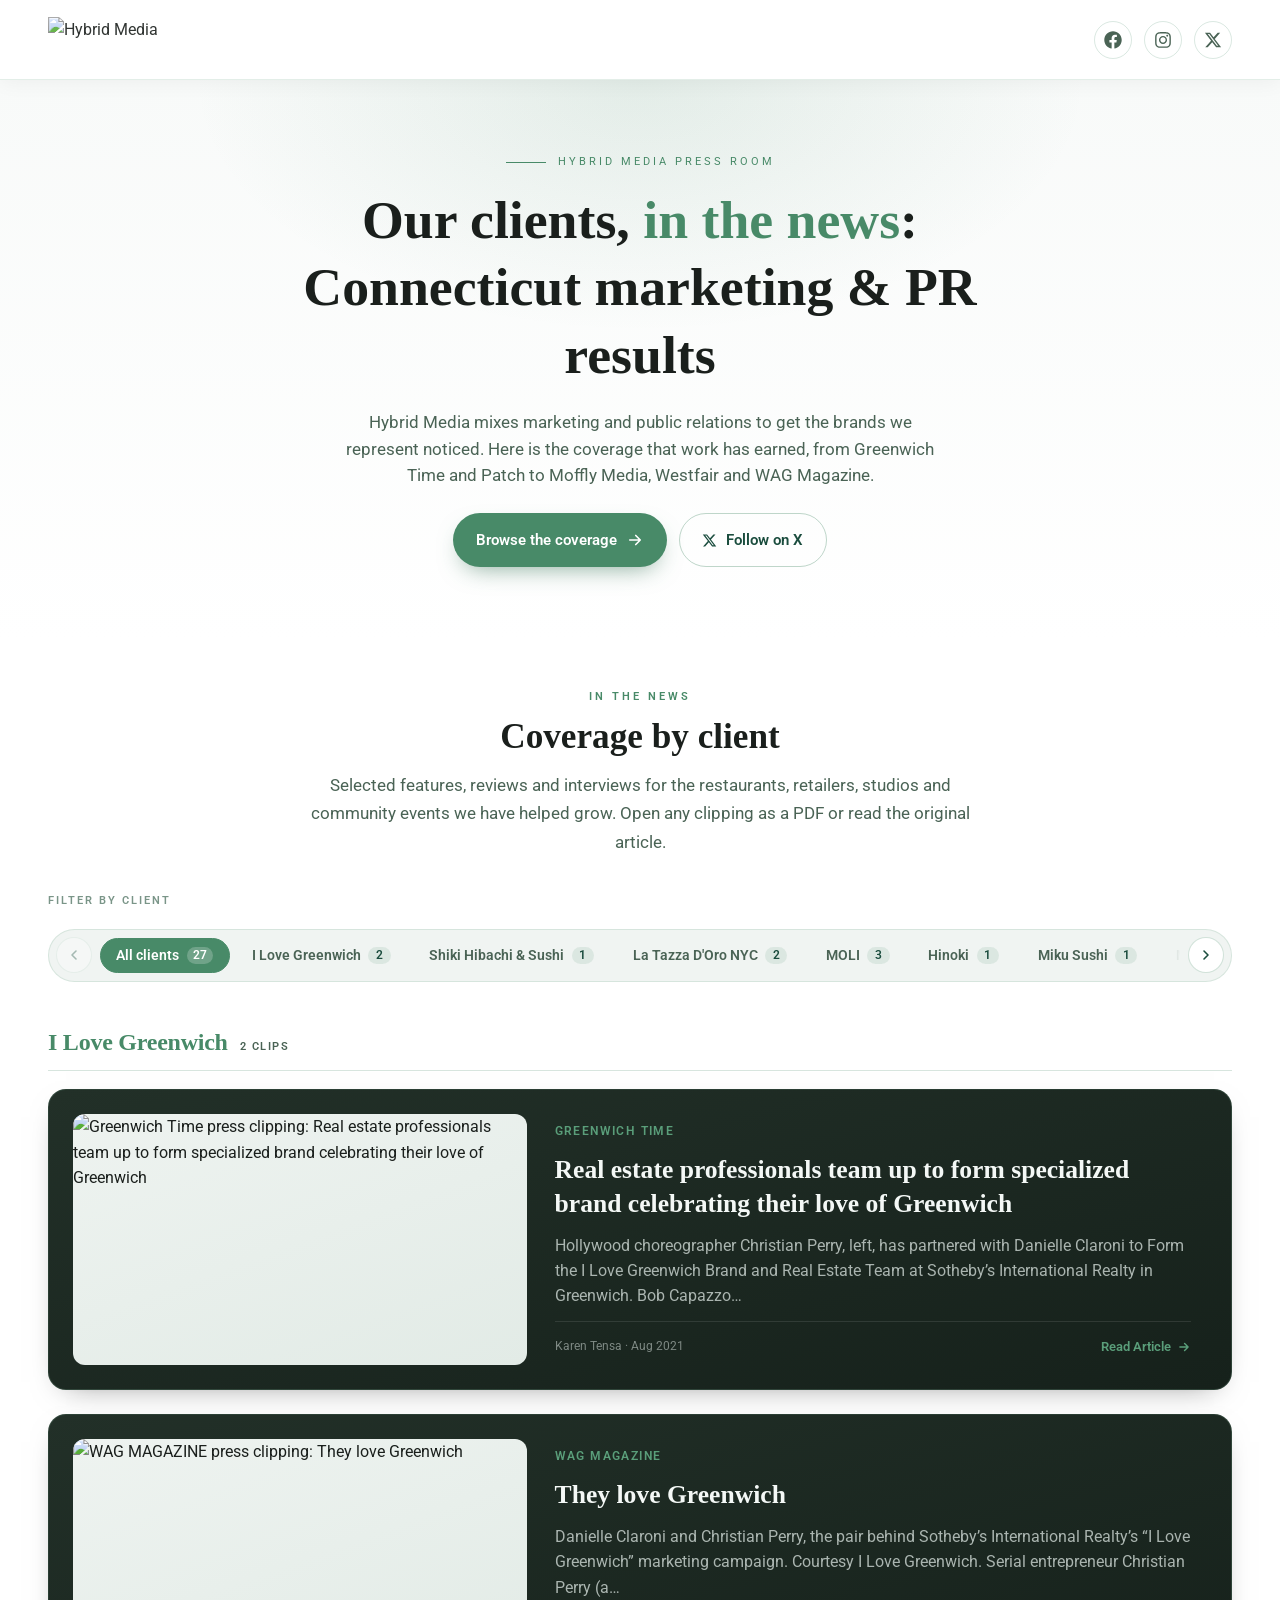
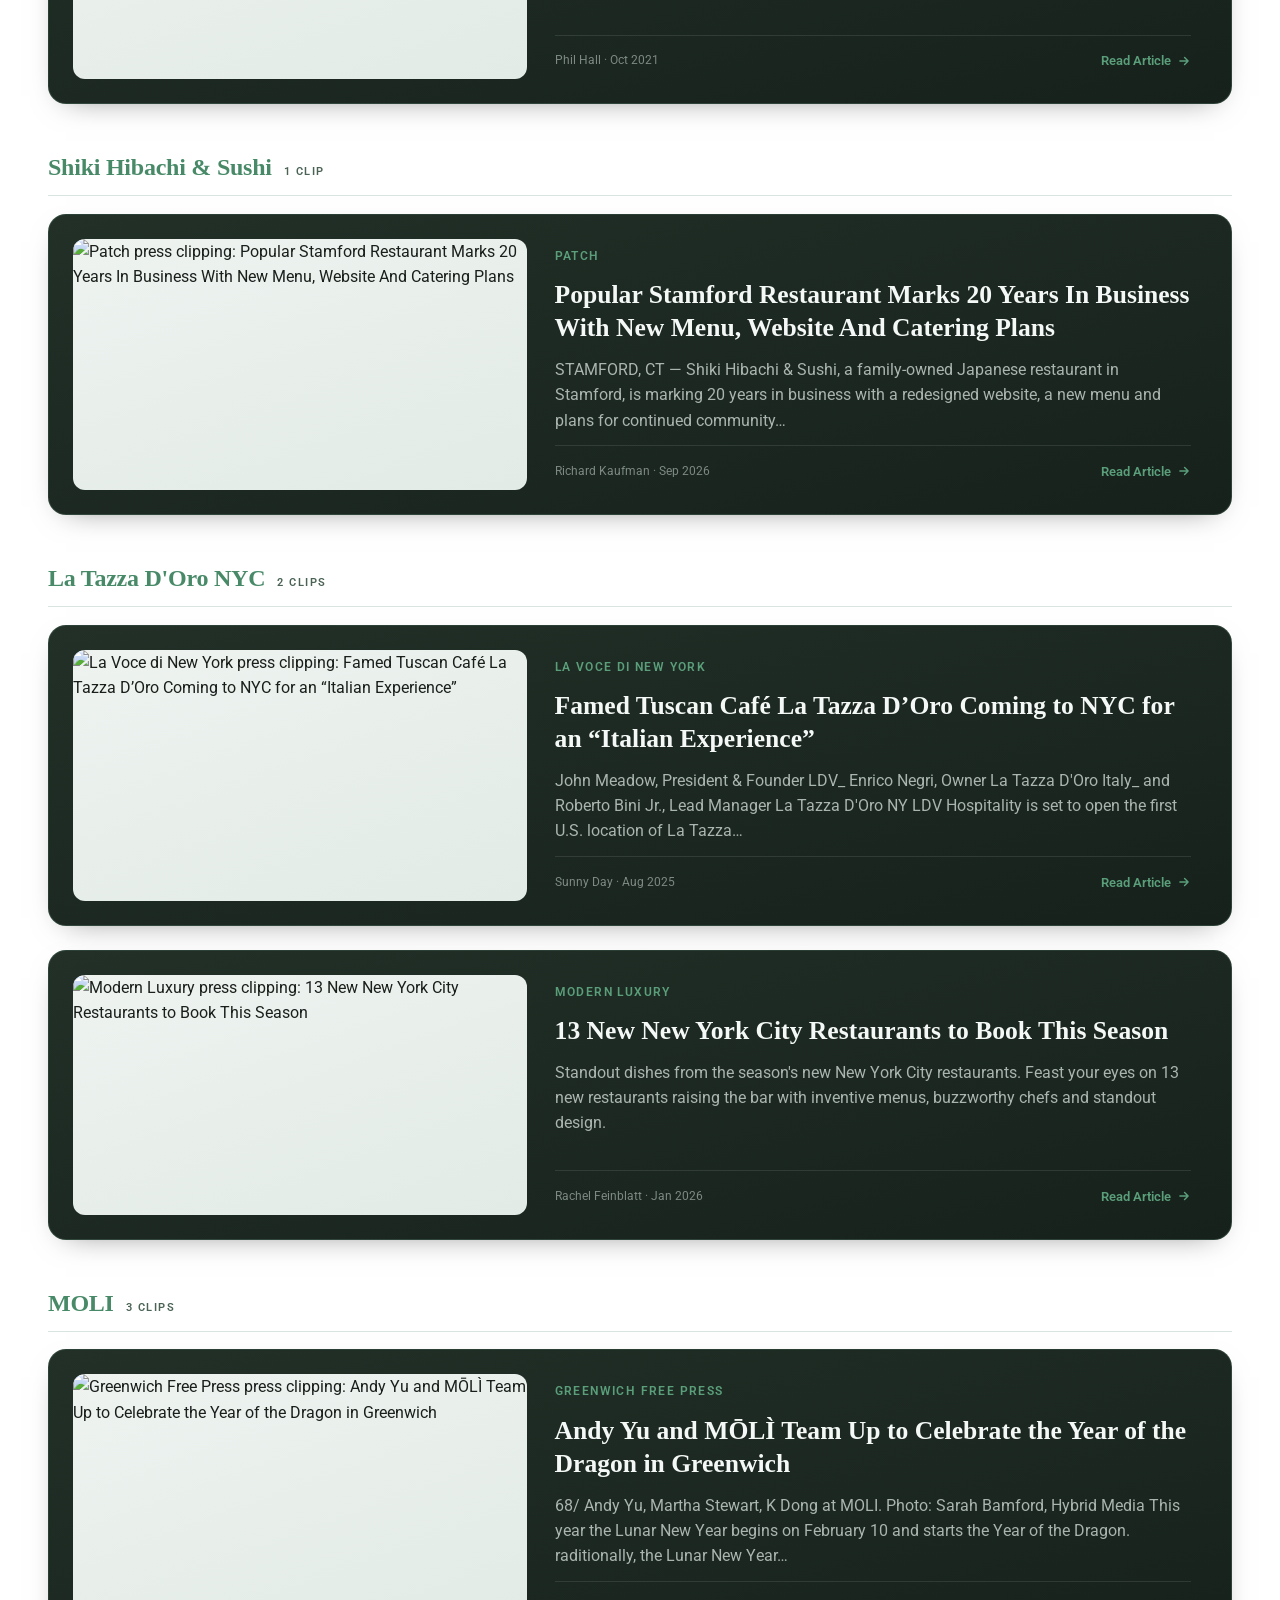
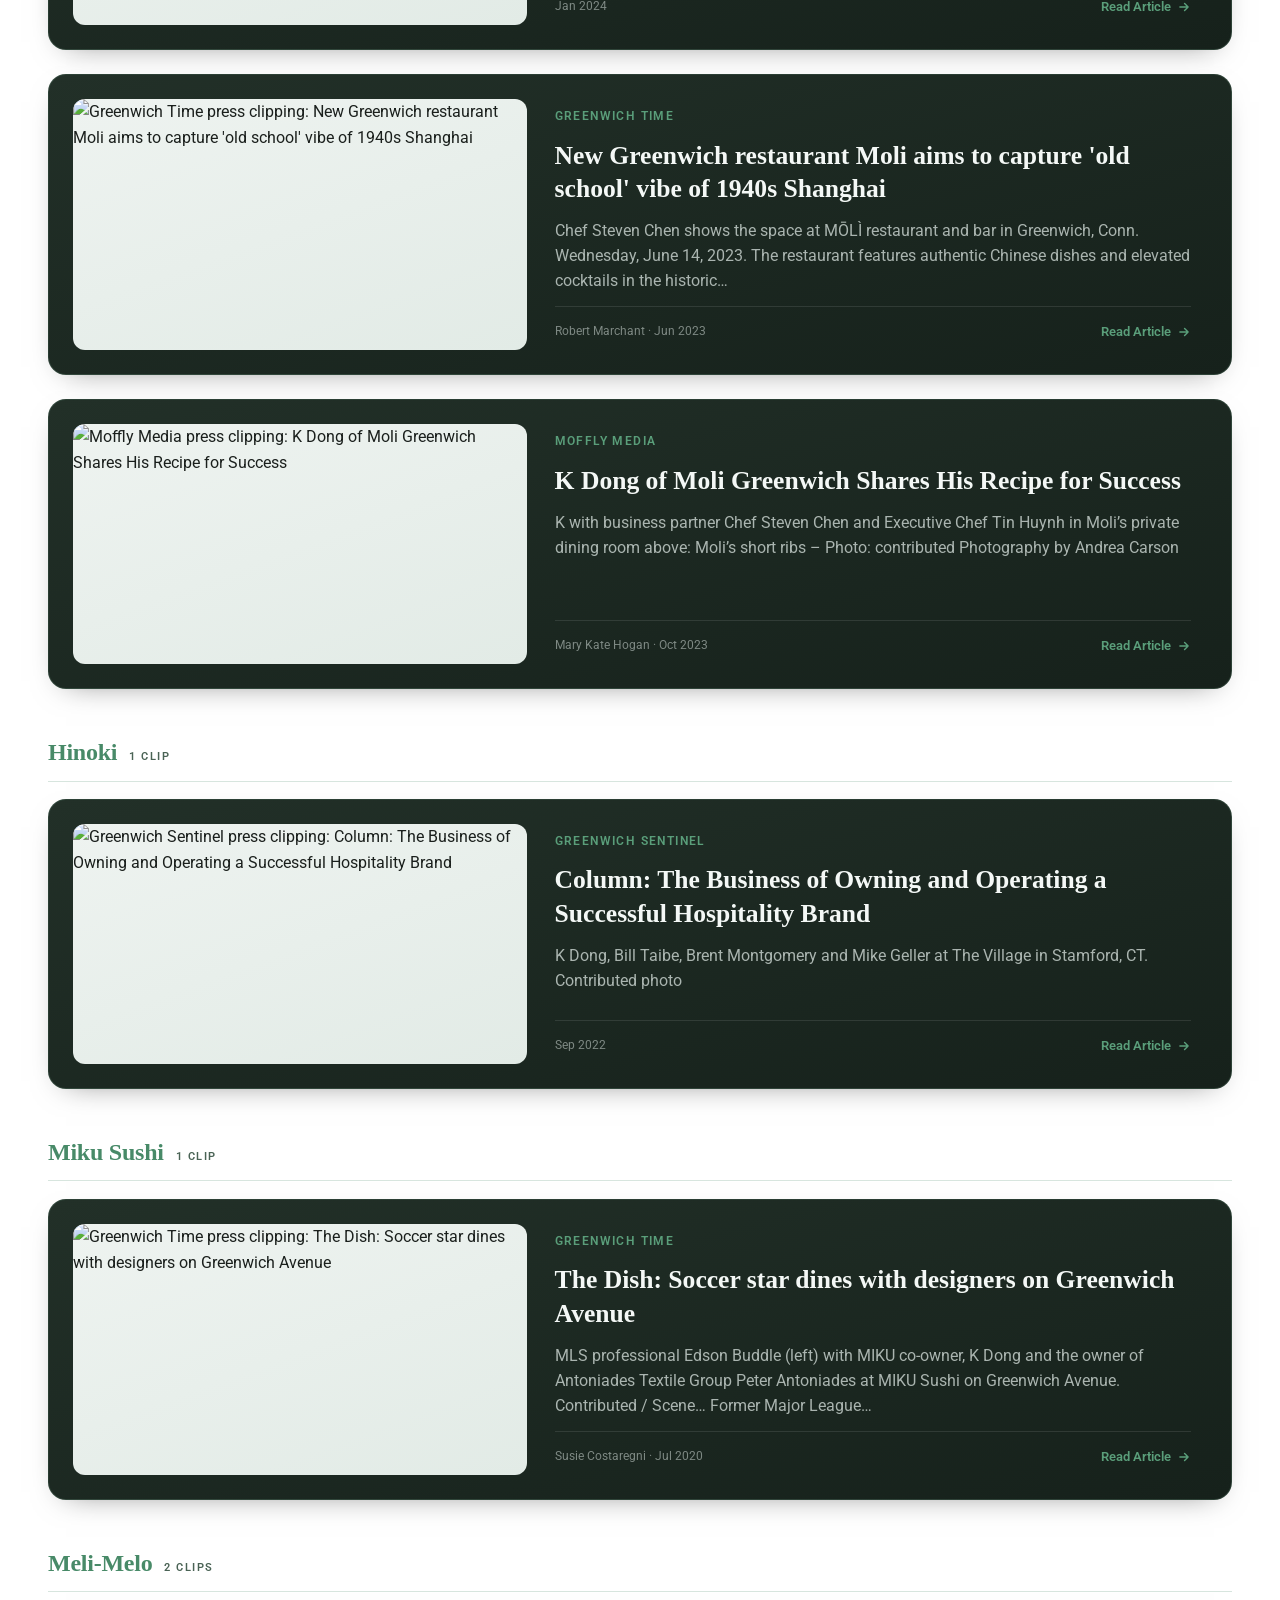
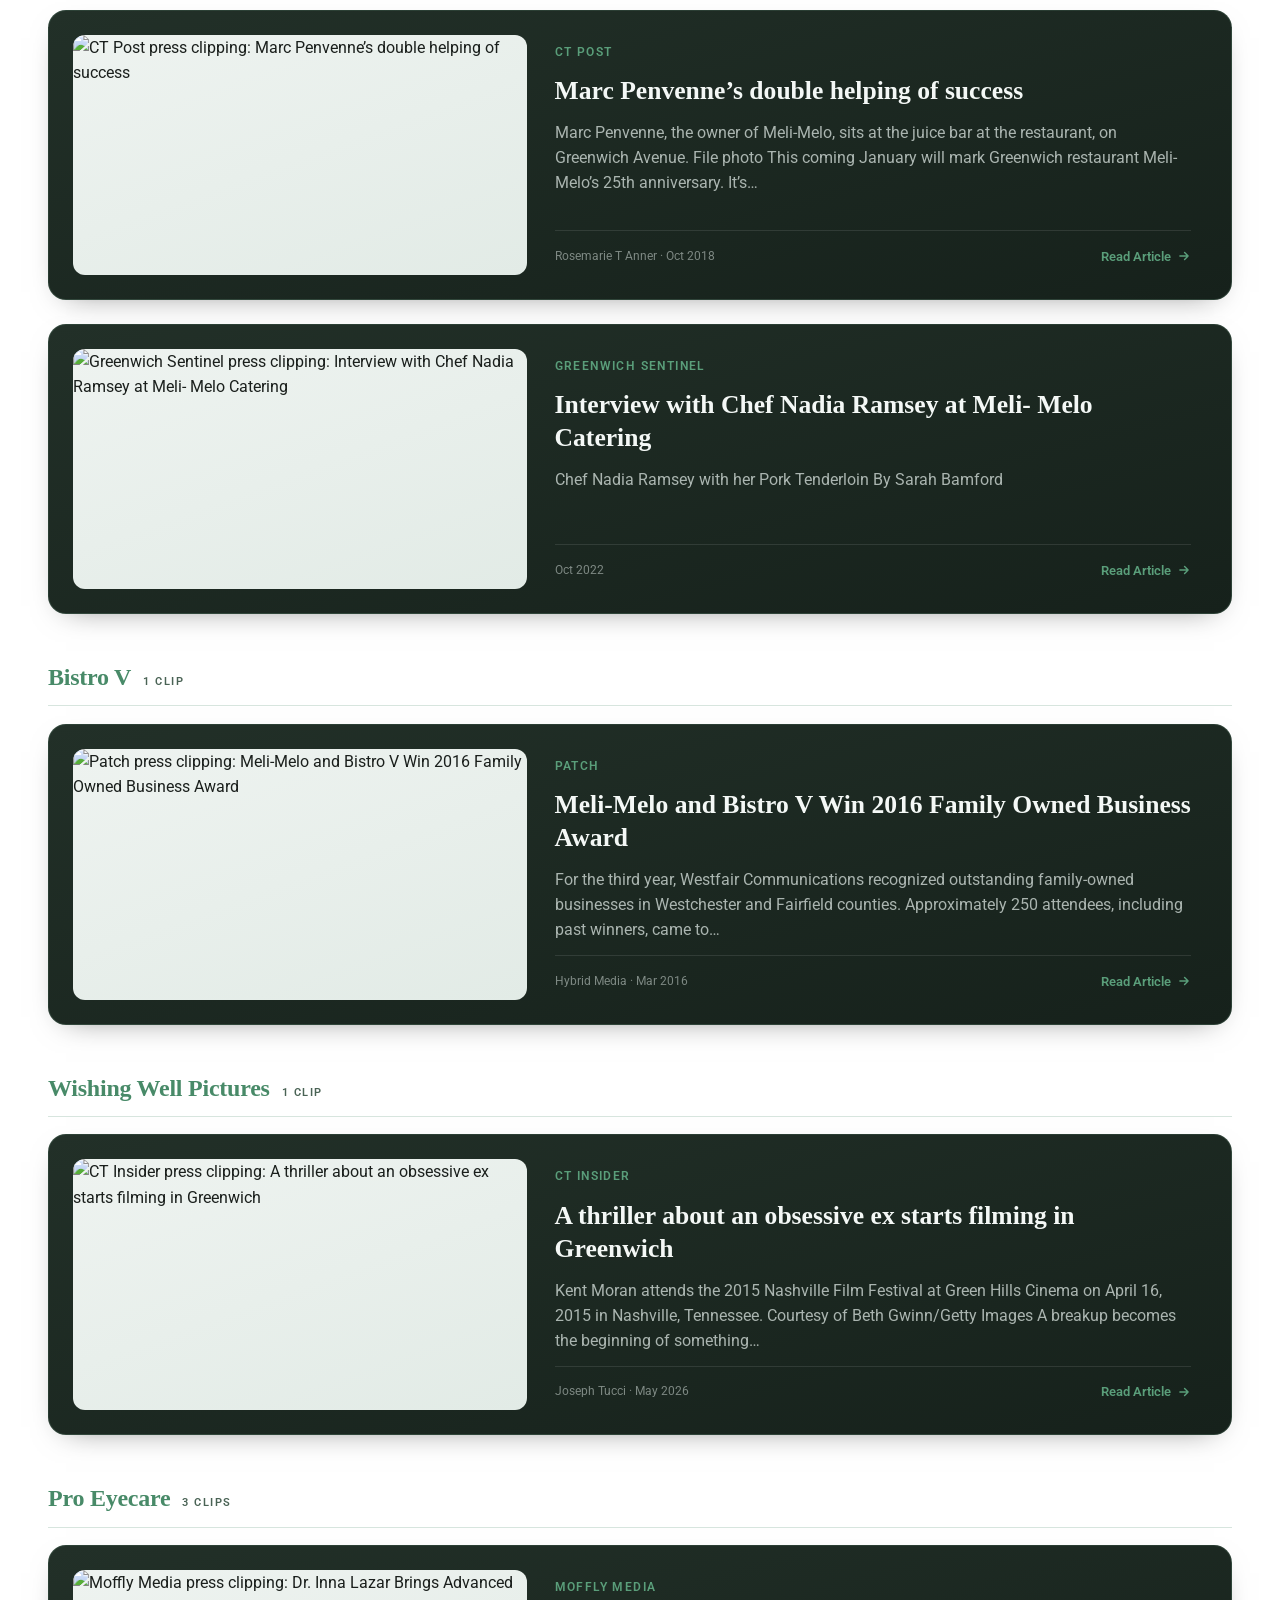
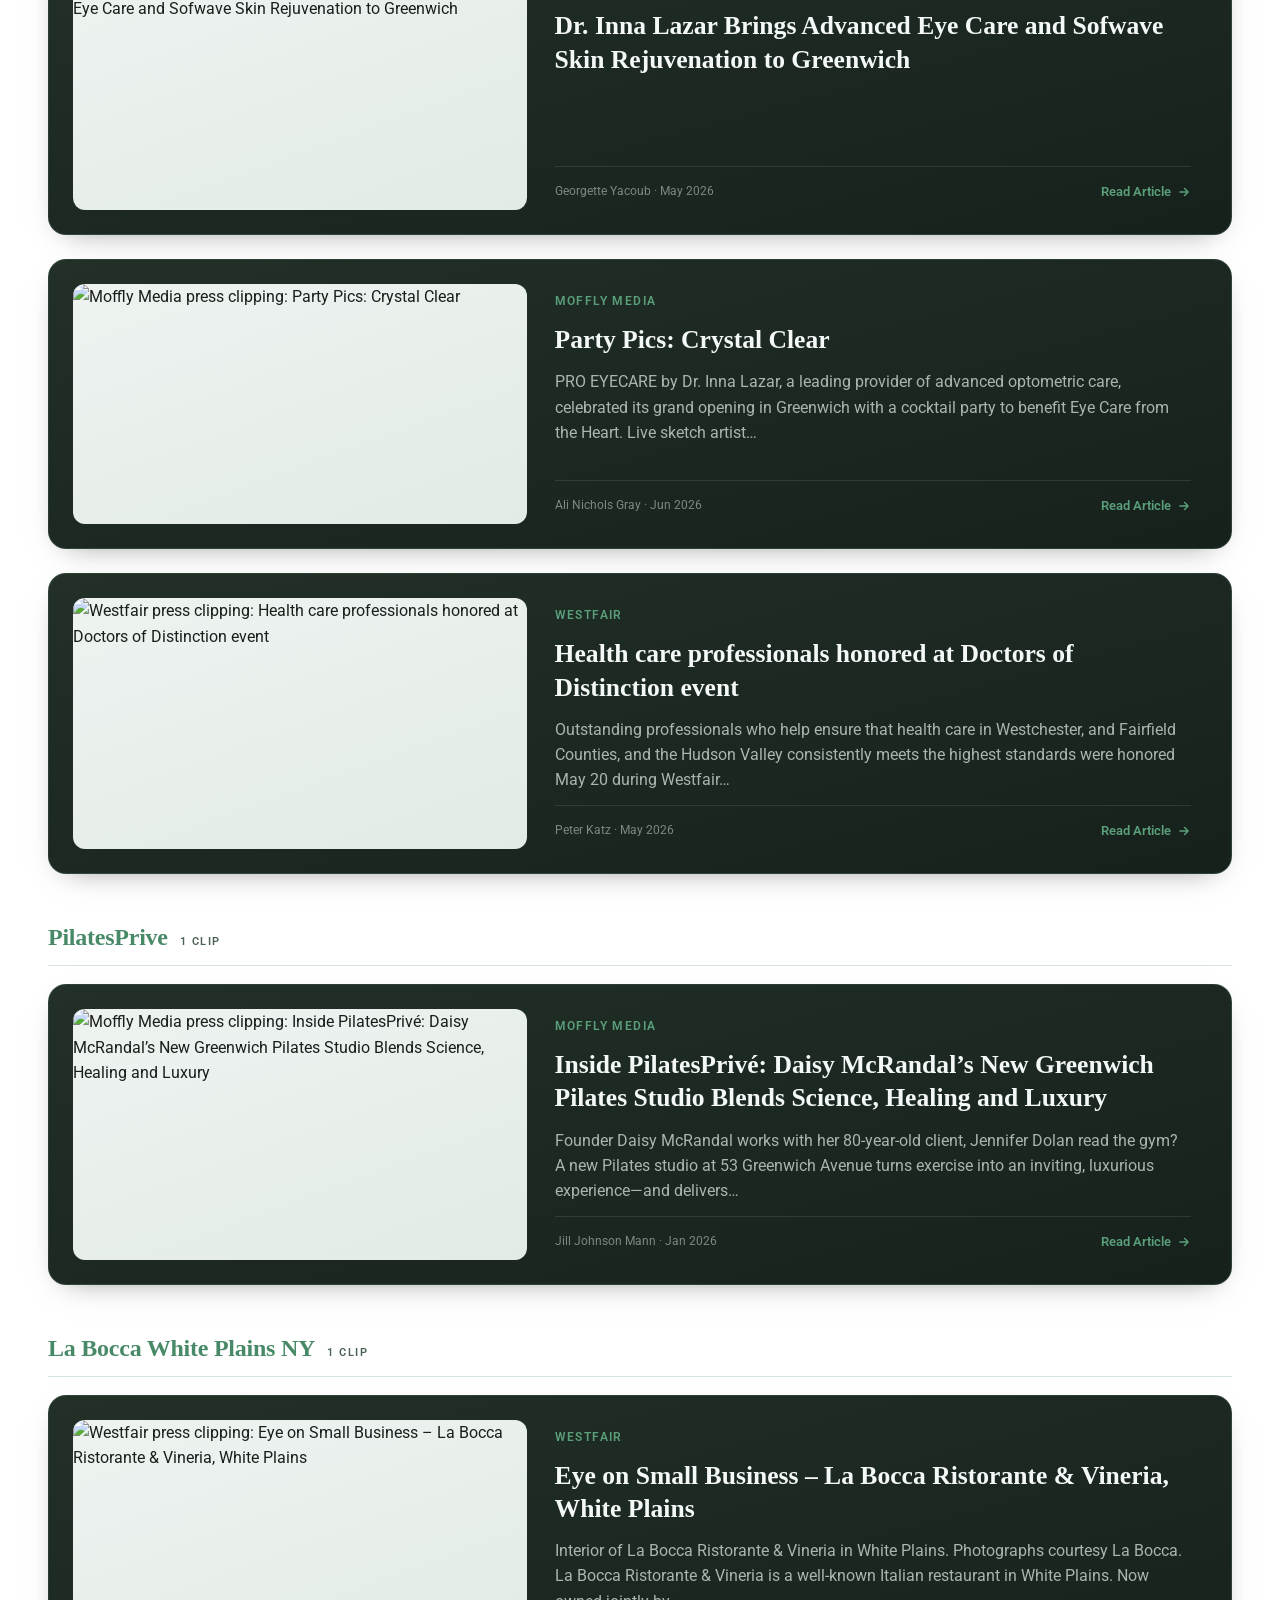
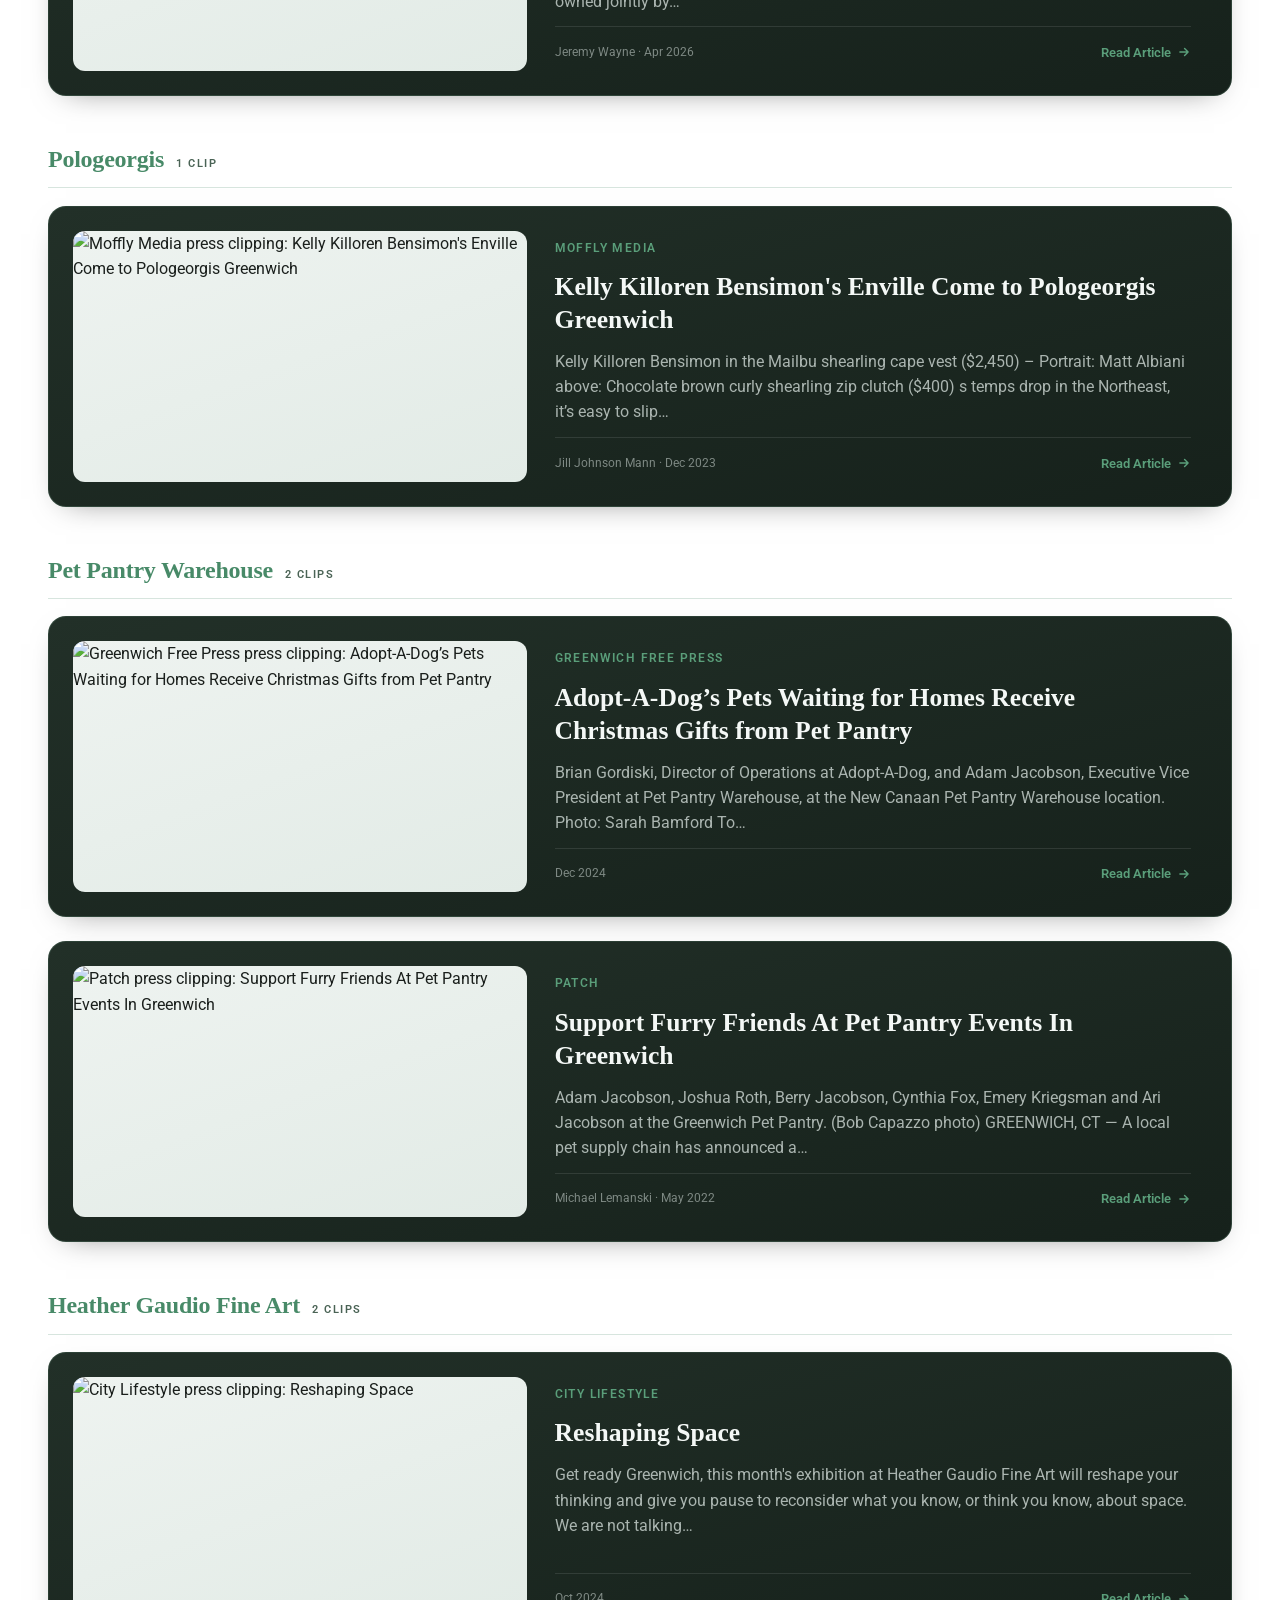
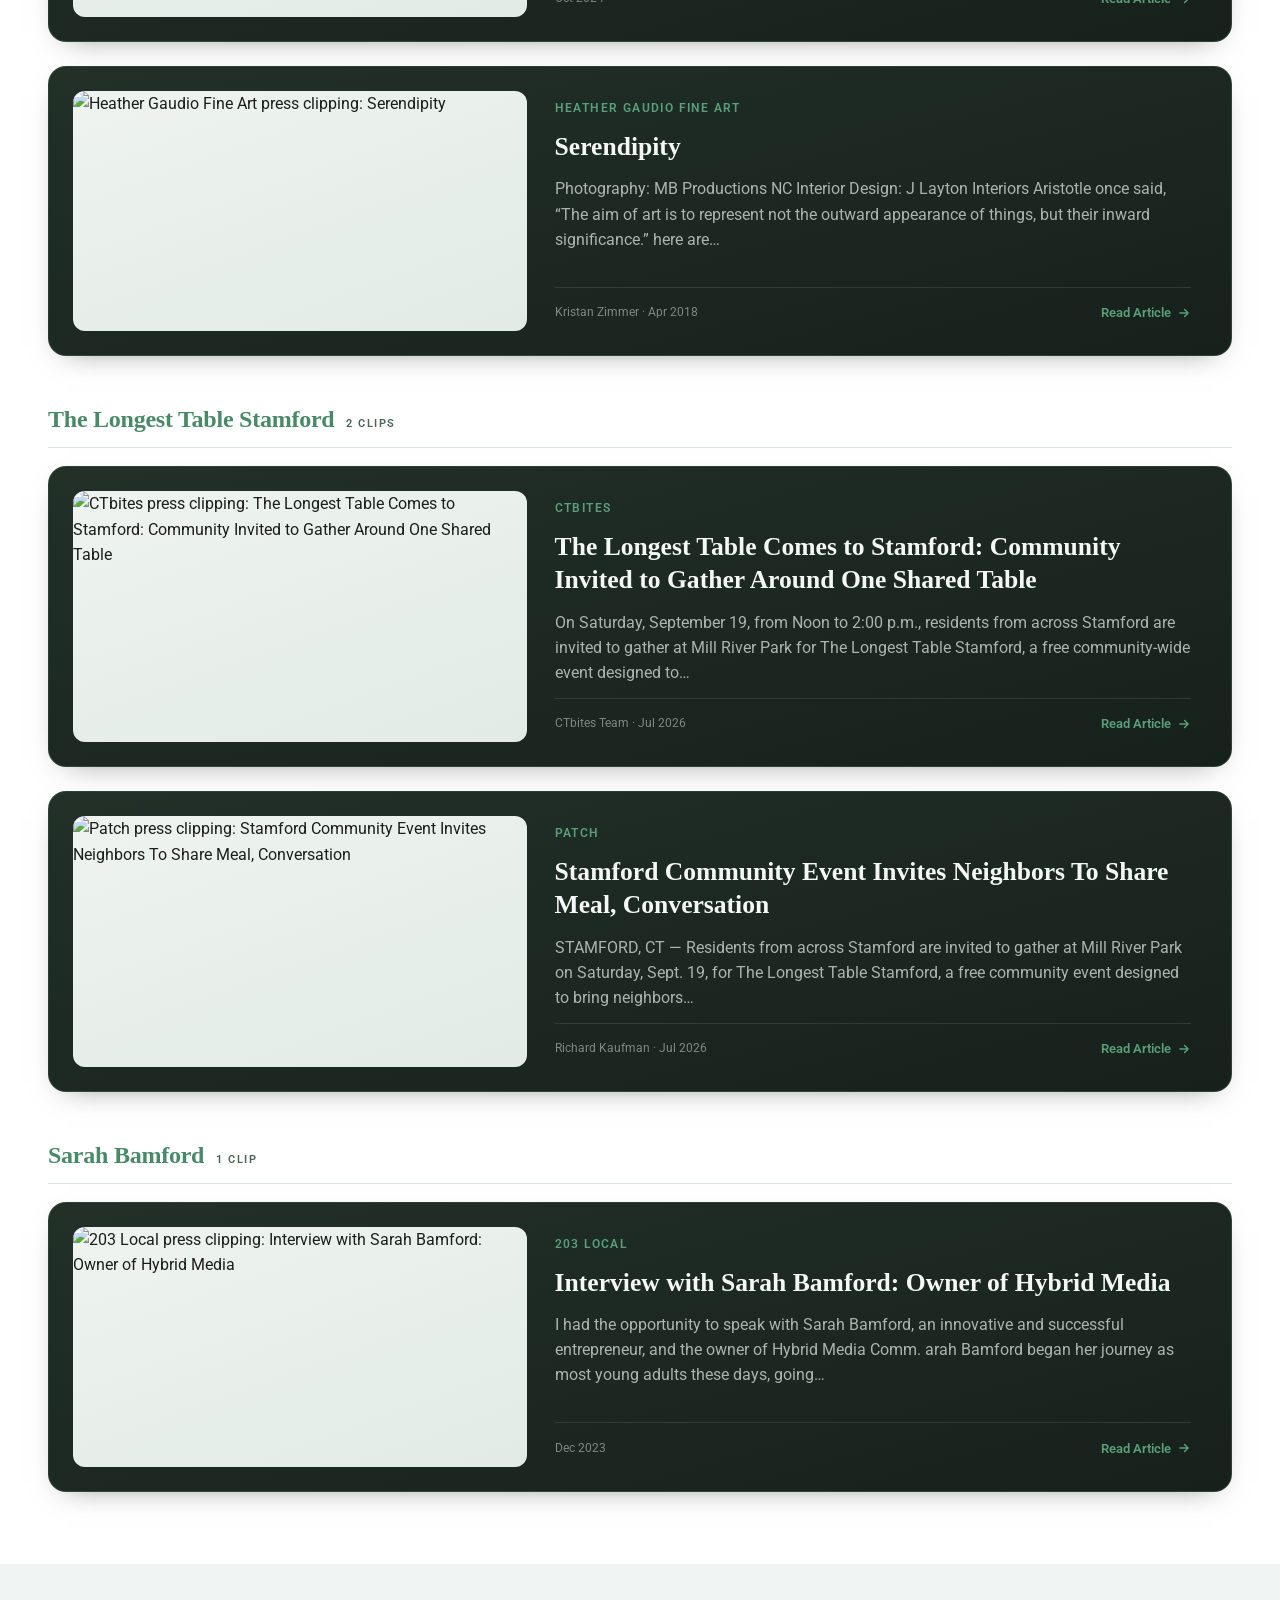
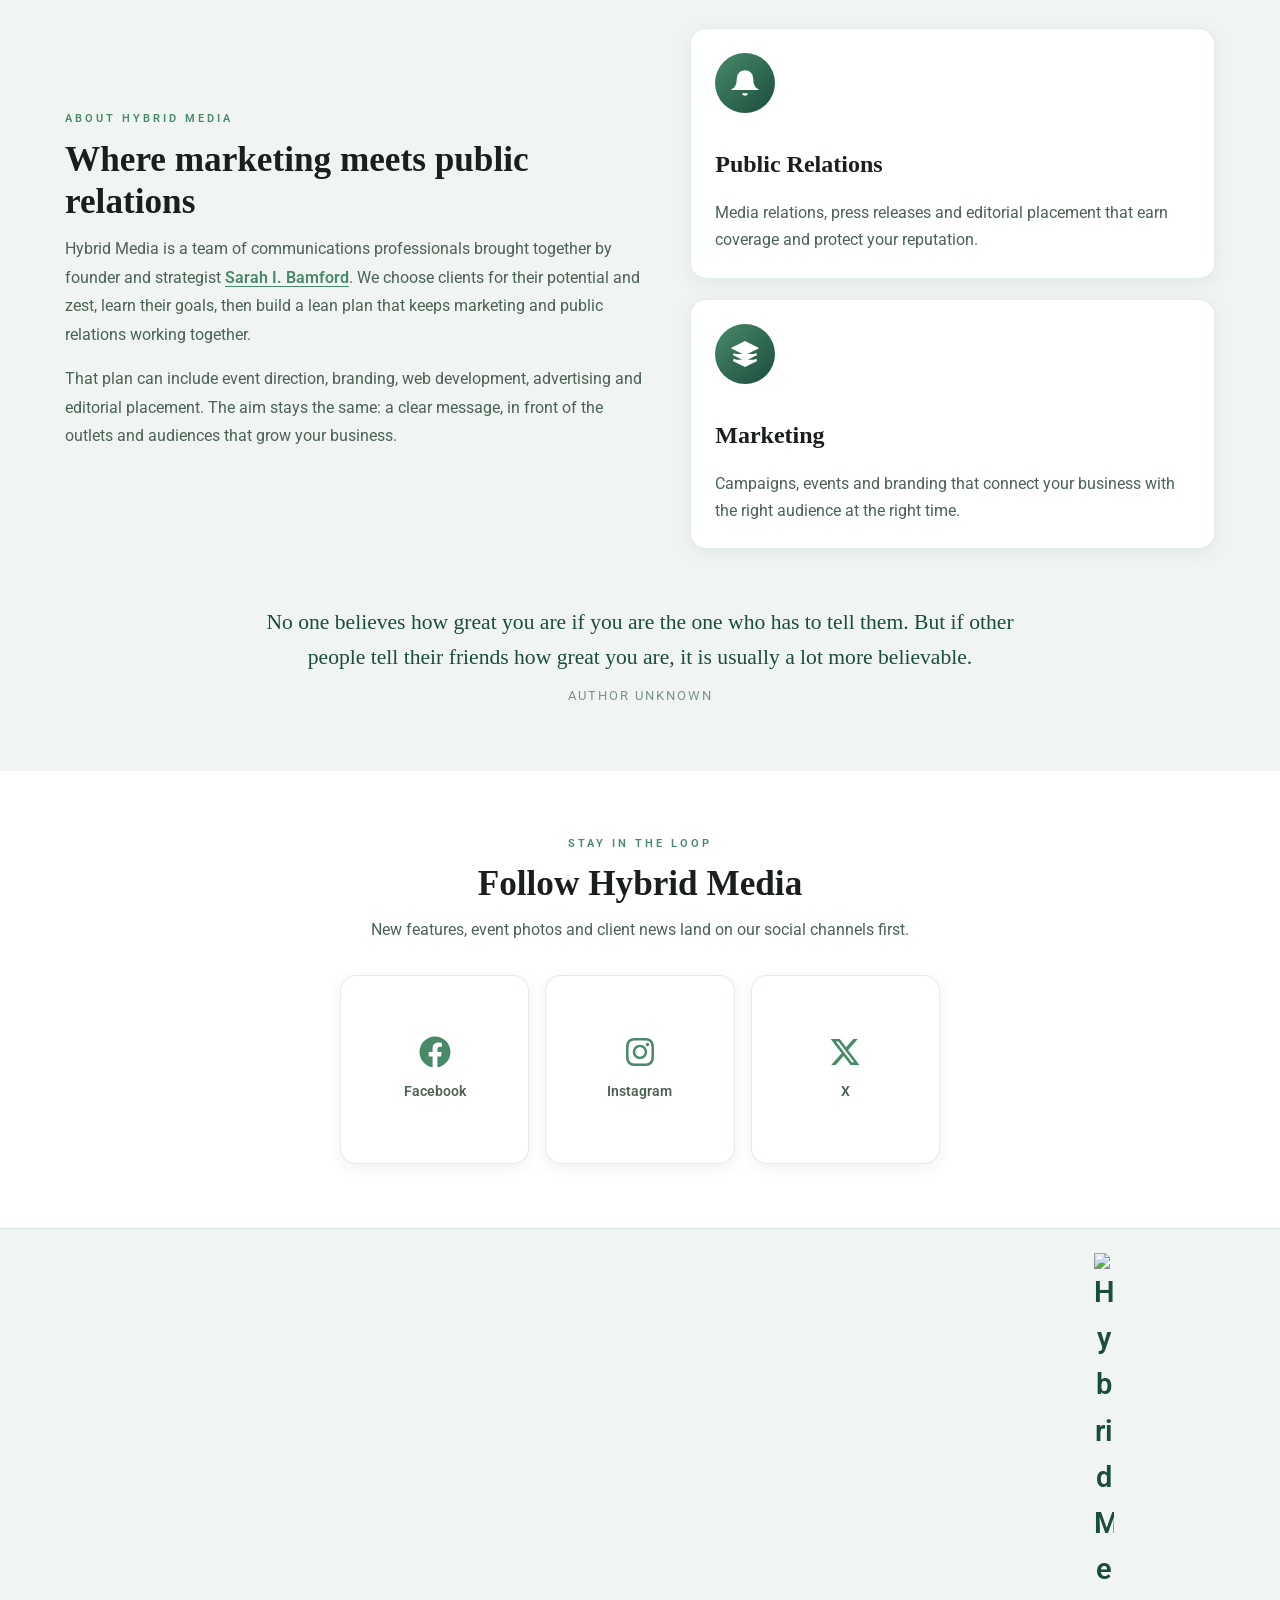
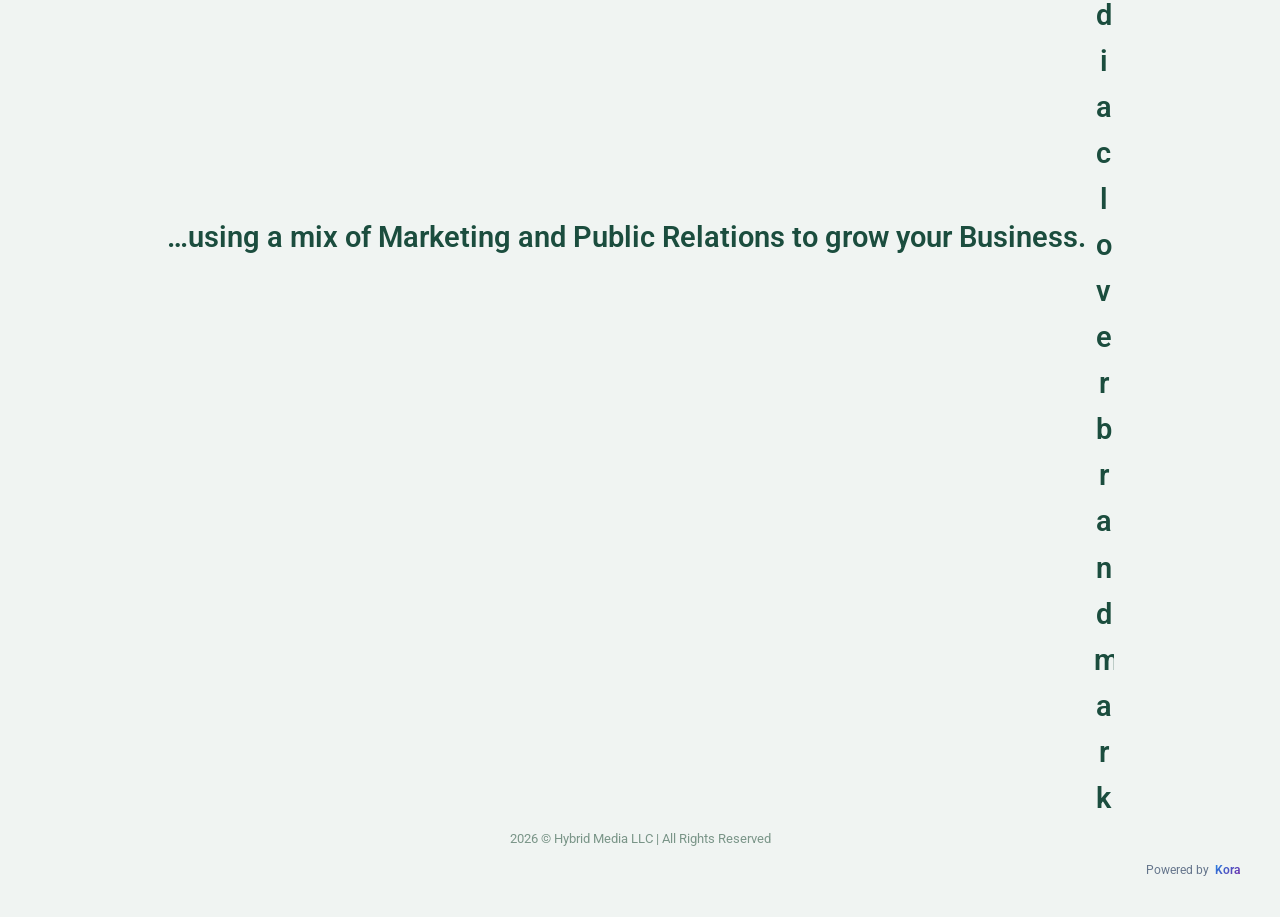
==== commit 2ae55d48: "Refactor press hero section in index.html and update CSS styles for improved layout and responsivene" ====
--- a/index.html
+++ b/index.html
@@ -25,7 +25,6 @@
 <link href="https://quseprdus1.blob.core.windows.net/kora-business-images/user-media/097fbe0f-f917-44b5-b25e-77641ba72bdb/0b8e8303-87c0-4895-ad63-61c214049730/1775652576_5m5z6h.jpeg" rel="icon" type="image/jpeg"/>
 <link href="https://quseprdus1.blob.core.windows.net/kora-business-images/user-media/097fbe0f-f917-44b5-b25e-77641ba72bdb/0b8e8303-87c0-4895-ad63-61c214049730/1775652576_5m5z6h.jpeg" rel="apple-touch-icon"/>
 <link href="assets/styles.css" rel="stylesheet"/>
-<link as="image" fetchpriority="high" href="https://quseprdus1.blob.core.windows.net/kora-business-images/user-media/097fbe0f-f917-44b5-b25e-77641ba72bdb/0b8e8303-87c0-4895-ad63-61c214049730/1775652584_6pqvfd.jpeg" rel="preload"/>
 <script>
 window.KORA_SITE_CONFIG = {"apiBaseUrl": "https://kora-agent.grubtok.com", "businessId": "097fbe0f-f917-44b5-b25e-77641ba72bdb", "recaptchaSiteKey": "6LcsdJYsAAAAAAur-h7cYlZuGJTmijNHmOi5kFH7"};
 window.KORA_CONFIG = window.KORA_SITE_CONFIG;
@@ -599,12 +598,6 @@
 <main class="main-content">
 <!-- Hero -->
 <section class="hero-split press-hero">
-<div class="hero-visual">
-<div class="hero-logo-wrap">
-<img alt="Hybrid Media logo" decoding="async" fetchpriority="high" loading="eager" src="https://quseprdus1.blob.core.windows.net/kora-business-images/user-media/097fbe0f-f917-44b5-b25e-77641ba72bdb/0b8e8303-87c0-4895-ad63-61c214049730/1775652584_6pqvfd.jpeg"/>
-<img alt="Hybrid Media clover brand mark" class="hero-clover" decoding="async" loading="lazy" src="https://quseprdus1.blob.core.windows.net/kora-business-images/user-media/097fbe0f-f917-44b5-b25e-77641ba72bdb/0b8e8303-87c0-4895-ad63-61c214049730/1775652568_54ifux.jpeg"/>
-</div>
-</div>
 <div class="hero-content-side">
 <span class="hero-eyebrow">Hybrid Media Press Room</span>
 <h1 class="hero-title">Our clients, <span>in the news</span>: Connecticut marketing &amp; PR results</h1>
--- a/assets/styles.css
+++ b/assets/styles.css
@@ -1,2 +1,2 @@
 /*! tailwindcss v4.2.1 | MIT License | https://tailwindcss.com */
-@layer properties{@supports (((-webkit-hyphens:none)) and (not (margin-trim:inline))) or ((-moz-orient:inline) and (not (color:rgb(from red r g b)))){*,:before,:after,::backdrop{--tw-blur:initial;--tw-brightness:initial;--tw-contrast:initial;--tw-grayscale:initial;--tw-hue-rotate:initial;--tw-invert:initial;--tw-opacity:initial;--tw-saturate:initial;--tw-sepia:initial;--tw-drop-shadow:initial;--tw-drop-shadow-color:initial;--tw-drop-shadow-alpha:100%;--tw-drop-shadow-size:initial}}}@layer theme{:root,:host{--font-sans:ui-sans-serif, system-ui, sans-serif, "Apple Color Emoji", "Segoe UI Emoji", "Segoe UI Symbol", "Noto Color Emoji";--font-mono:ui-monospace, SFMono-Regular, Menlo, Monaco, Consolas, "Liberation Mono", "Courier New", monospace;--ease-out:cubic-bezier(0, 0, .2, 1);--default-font-family:var(--font-sans);--default-mono-font-family:var(--font-mono);--font-heading:"Caveat", "Roboto Slab", Georgia, serif;--font-body:"Roboto", system-ui, sans-serif}}@layer base{*,:after,:before,::backdrop{box-sizing:border-box;border:0 solid;margin:0;padding:0}::file-selector-button{box-sizing:border-box;border:0 solid;margin:0;padding:0}html,:host{-webkit-text-size-adjust:100%;tab-size:4;line-height:1.5;font-family:var(--default-font-family,ui-sans-serif, system-ui, sans-serif, "Apple Color Emoji", "Segoe UI Emoji", "Segoe UI Symbol", "Noto Color Emoji");font-feature-settings:var(--default-font-feature-settings,normal);font-variation-settings:var(--default-font-variation-settings,normal);-webkit-tap-highlight-color:transparent}hr{height:0;color:inherit;border-top-width:1px}abbr:where([title]){-webkit-text-decoration:underline dotted;text-decoration:underline dotted}h1,h2,h3,h4,h5,h6{font-size:inherit;font-weight:inherit}a{color:inherit;-webkit-text-decoration:inherit;-webkit-text-decoration:inherit;-webkit-text-decoration:inherit;text-decoration:inherit}b,strong{font-weight:bolder}code,kbd,samp,pre{font-family:var(--default-mono-font-family,ui-monospace, SFMono-Regular, Menlo, Monaco, Consolas, "Liberation Mono", "Courier New", monospace);font-feature-settings:var(--default-mono-font-feature-settings,normal);font-variation-settings:var(--default-mono-font-variation-settings,normal);font-size:1em}small{font-size:80%}sub,sup{vertical-align:baseline;font-size:75%;line-height:0;position:relative}sub{bottom:-.25em}sup{top:-.5em}table{text-indent:0;border-color:inherit;border-collapse:collapse}:-moz-focusring{outline:auto}progress{vertical-align:baseline}summary{display:list-item}ol,ul,menu{list-style:none}img,svg,video,canvas,audio,iframe,embed,object{vertical-align:middle;display:block}img,video{max-width:100%;height:auto}button,input,select,optgroup,textarea{font:inherit;font-feature-settings:inherit;font-variation-settings:inherit;letter-spacing:inherit;color:inherit;opacity:1;background-color:#0000;border-radius:0}::file-selector-button{font:inherit;font-feature-settings:inherit;font-variation-settings:inherit;letter-spacing:inherit;color:inherit;opacity:1;background-color:#0000;border-radius:0}:where(select:is([multiple],[size])) optgroup{font-weight:bolder}:where(select:is([multiple],[size])) optgroup option{padding-inline-start:20px}::file-selector-button{margin-inline-end:4px}::placeholder{opacity:1}@supports (not ((-webkit-appearance:-apple-pay-button))) or (contain-intrinsic-size:1px){::placeholder{color:currentColor}@supports (color:color-mix(in lab, red, red)){::placeholder{color:color-mix(in oklab, currentcolor 50%, transparent)}}}textarea{resize:vertical}::-webkit-search-decoration{-webkit-appearance:none}::-webkit-date-and-time-value{min-height:1lh;text-align:inherit}::-webkit-datetime-edit{display:inline-flex}::-webkit-datetime-edit-fields-wrapper{padding:0}::-webkit-datetime-edit{padding-block:0}::-webkit-datetime-edit-year-field{padding-block:0}::-webkit-datetime-edit-month-field{padding-block:0}::-webkit-datetime-edit-day-field{padding-block:0}::-webkit-datetime-edit-hour-field{padding-block:0}::-webkit-datetime-edit-minute-field{padding-block:0}::-webkit-datetime-edit-second-field{padding-block:0}::-webkit-datetime-edit-millisecond-field{padding-block:0}::-webkit-datetime-edit-meridiem-field{padding-block:0}::-webkit-calendar-picker-indicator{line-height:1}:-moz-ui-invalid{box-shadow:none}button,input:where([type=button],[type=reset],[type=submit]){appearance:button}::file-selector-button{appearance:button}::-webkit-inner-spin-button{height:auto}::-webkit-outer-spin-button{height:auto}[hidden]:where(:not([hidden=until-found])){display:none!important}}@layer components{:root{--primary:#488a68;--primary-dark:#1b4d3e;--primary-light:#5a9e7a;--accent:#2d6a4f;--bg-dark:#fff;--bg-darker:#f8faf9;--bg-card:#fff;--text-primary:#1a1f1c;--text-secondary:#4a6355;--text-muted:#7a9588;--bg-light:#f0f4f2;--bg-white:#fff;--text-dark:#1a1f1c;--font-body:"Roboto", system-ui, sans-serif;--font-heading:"Roboto Slab", Georgia, serif;--space-xs:.5rem;--space-sm:1rem;--space-md:2rem;--space-lg:4rem;--space-xl:8rem;--ease-out:cubic-bezier(.16, 1, .3, 1);--ease-spring:cubic-bezier(.175, .885, .32, 1.275)}*{box-sizing:border-box;margin:0;padding:0}html{scroll-behavior:smooth;max-width:100%;height:100%;overflow-x:hidden}body{font-family:var(--font-body);color:var(--text-primary);background:var(--bg-dark);flex-direction:column;width:100%;max-width:100%;min-height:100vh;font-size:16px;line-height:1.6;display:flex;overflow-x:hidden}::selection{background:var(--primary);color:var(--bg-dark)}img{max-width:100%;display:block}a{color:inherit;text-decoration:none}.top-header{background:var(--bg-white);z-index:1000;border-bottom:1px solid #488a6826;justify-content:space-between;align-items:center;height:80px;padding:0 3rem;display:flex;position:fixed;top:0;left:0;right:0;box-shadow:0 2px 20px #0000000d}.header-logo{opacity:.9;height:45px;transition:opacity .3s}.header-logo:hover{opacity:1}.header-logo img{width:auto;height:100%}.header-nav{align-items:center;gap:2.5rem;list-style:none;display:flex}.header-nav a{font-family:var(--font-body);letter-spacing:.3px;color:var(--text-secondary);transition:all .3s var(--ease-out);padding:.5rem 0;font-size:.95rem;font-weight:600;position:relative}.header-nav a:after{content:"";background:var(--primary);width:0;height:2px;transition:width .3s var(--ease-out);position:absolute;bottom:0;left:0}.header-nav a:hover,.header-nav a.active{color:var(--primary-dark)}.header-nav a:hover:after,.header-nav a.active:after{width:100%}.header-social{align-items:center;gap:.75rem;display:flex}.header-social a{width:38px;height:38px;color:var(--text-secondary);transition:all .3s var(--ease-spring);background:0 0;border:1px solid #488a6833;border-radius:50%;justify-content:center;align-items:center;display:flex}.header-social a:hover{background:var(--primary);border-color:var(--primary);color:var(--bg-white);transform:translateY(-3px)}.header-social svg{fill:currentColor;width:18px;height:18px}.mobile-menu-toggle{z-index:1001;background:var(--primary);cursor:pointer;border:none;border-radius:50%;flex-direction:column;justify-content:center;align-items:center;gap:5px;width:50px;height:50px;display:none;position:fixed;top:15px;right:1.25rem;box-shadow:0 4px 15px #488a684d}.mobile-menu-toggle span{background:var(--bg-dark);width:20px;height:2px;transition:all .3s;display:block}.mobile-menu-toggle.active span:first-child{transform:rotate(45deg)translate(5px,5px)}.mobile-menu-toggle.active span:nth-child(2){opacity:0}.mobile-menu-toggle.active span:nth-child(3){transform:rotate(-45deg)translate(5px,-5px)}@media (max-width:1024px){.top-header{padding:0 1.25rem;padding-right:4.5rem}.header-nav{background:var(--bg-white);transition:transform .4s var(--ease-out);border-bottom:1px solid #488a6826;flex-direction:column;gap:1.5rem;max-height:calc(100vh - 80px);padding:2rem;position:fixed;top:80px;left:0;right:0;overflow-y:auto;transform:translateY(-150%);box-shadow:0 10px 30px #0000001a}.header-nav.active{transform:translateY(0)}.header-nav a{font-size:1.1rem}.header-social{display:none}.mobile-menu-toggle{display:flex}}.main-content{flex-direction:column;flex:1;width:100%;min-width:0;max-width:100%;margin-top:80px;display:flex}@media (max-width:1024px){.main-content{margin-top:80px}}.hero-split{flex:1;grid-template-columns:1fr 1fr;height:calc(100vh - 80px);min-height:auto;max-height:600px;display:grid;position:relative;overflow:hidden}.hero-visual{background:linear-gradient(135deg, var(--bg-light) 0%, var(--bg-darker) 100%);justify-content:center;align-items:center;padding:2rem;display:flex;position:relative}.hero-visual:before{content:"";background:radial-gradient(circle,#488a6826 0%,#0000 70%);border-radius:50%;width:400px;height:400px;animation:8s ease-in-out infinite pulse;position:absolute}@keyframes pulse{0%,to{opacity:.5;transform:scale(1)}50%{opacity:.8;transform:scale(1.2)}}.hero-logo-wrap{z-index:1;text-align:center;padding:1rem;position:relative}.hero-logo-wrap img:first-child{width:100%;max-width:280px;animation:fadeInScale 1.2s var(--ease-out);background:0 0;border-radius:8px;box-shadow:0 15px 40px #0000001a}@keyframes fadeInScale{0%{opacity:0;transform:scale(.9)}to{opacity:1;transform:scale(1)}}.hero-clover{opacity:.25;z-index:0;width:60px;animation:30s linear infinite spin;position:absolute;bottom:2rem;right:2rem}@keyframes spin{0%{transform:rotate(0)}to{transform:rotate(360deg)}}.hero-content-side{background:var(--bg-white);flex-direction:column;justify-content:center;padding:2rem 3rem;display:flex;position:relative}.hero-eyebrow{font-family:var(--font-body);text-transform:uppercase;letter-spacing:3px;color:var(--primary);justify-content:center;align-items:center;gap:.75rem;margin-bottom:1rem;font-size:.7rem;display:flex}.hero-eyebrow:before{content:"";background:var(--primary);width:40px;height:1px}.hero-title{font-family:var(--font-heading);color:var(--text-primary);text-align:center;margin-bottom:1.25rem;font-size:clamp(1.8rem,3vw,2.8rem);font-style:normal;font-weight:700;line-height:1.25}.hero-title span{color:var(--primary)}.hero-desc{color:var(--text-secondary);max-width:450px;margin-bottom:1.5rem;font-size:.95rem;line-height:1.6}.hero-cta{font-family:var(--font-body);color:var(--primary-dark);align-items:center;gap:1rem;font-size:1rem;font-weight:600;transition:gap .3s;display:inline-flex}.hero-cta:hover{color:var(--primary);gap:1.5rem}.hero-cta svg{width:24px;height:24px}@media (max-width:1024px){.hero-split{grid-template-columns:1fr;height:auto;max-height:none}.hero-visual{min-height:30vh;padding:1.5rem}.hero-logo-wrap img:first-child{max-width:200px}.hero-content-side{padding:1.5rem}}.quote-section{background:var(--bg-light);box-sizing:border-box;flex:1;width:100%;min-width:0;max-width:100%;padding:2rem 4rem;position:relative;overflow:hidden}.quote-section:before{content:"\"";font-family:var(--font-heading);color:#488a680f;pointer-events:none;font-size:12rem;line-height:1;position:absolute;top:1rem;left:4rem}.quote-slider{text-align:center;max-width:900px;margin:0 auto;position:relative}.quote-slide{animation:.5s fadeIn;display:none}.quote-slide.active{display:block}@keyframes fadeIn{0%{opacity:0;transform:translateY(8px)}to{opacity:1;transform:translateY(0)}}.quote-text{font-family:var(--font-body);color:var(--text-primary);margin-bottom:1rem;font-size:clamp(1.1rem,2vw,1.6rem);font-style:normal;font-weight:500;line-height:1.45}.quote-author{font-family:var(--font-body);color:var(--primary);letter-spacing:1.5px;font-size:.9rem;font-weight:600}.quote-nav-btn{background:var(--bg-white);width:44px;height:44px;color:var(--primary);cursor:pointer;transition:all .3s var(--ease-spring);border:1px solid #488a684d;border-radius:50%;justify-content:center;align-items:center;display:flex;position:absolute;top:50%;transform:translateY(-50%);box-shadow:0 4px 15px #00000014}.quote-nav-btn:hover{background:var(--primary);color:var(--bg-white);border-color:var(--primary)}.quote-nav-btn.prev{left:0}.quote-nav-btn.next{right:0}.quote-dots{justify-content:center;gap:.75rem;margin-top:1.5rem;display:flex}.quote-dots button{cursor:pointer;background:#488a684d;border:none;border-radius:50%;width:10px;height:10px;transition:all .3s}.quote-dots button.active{background:var(--primary);transform:scale(1.3)}@media (min-width:1100px){.quote-nav-btn.prev{left:-60px}.quote-nav-btn.next{right:-60px}}@media (max-width:768px){.quote-section{box-sizing:border-box;width:100%;max-width:100%;padding:1.5rem 1.25rem}.quote-section:before{font-size:7rem;left:1rem}.quote-slider{max-width:100%;padding:0 .25rem}.quote-nav-btn{display:none}}.page-header-bold{background:linear-gradient(180deg, var(--bg-darker) 0%, var(--bg-white) 100%);text-align:center;padding:1.5rem 3rem;position:relative;overflow:hidden}.page-header-bold:before{content:"";background:radial-gradient(circle,#488a681a 0%,#0000 60%);width:300px;height:300px;position:absolute;top:-10%;right:-5%}.page-label{text-transform:uppercase;letter-spacing:3px;color:var(--primary);margin-bottom:.75rem;font-size:.7rem;display:block}.page-title-large{font-family:var(--font-heading);color:var(--text-primary);z-index:1;font-size:clamp(2.5rem,5vw,3.5rem);font-weight:700;line-height:1.1;position:relative}@media (max-width:768px){.page-header-bold{padding:1rem 1.5rem}}.content-section{flex:1;max-width:1200px;margin:0 auto;padding:1.5rem 3rem}.content-section.light{background:var(--bg-light);color:var(--text-primary);max-width:none}.content-grid{grid-template-columns:1fr 1fr;align-items:center;gap:3rem;display:grid}.content-text h2{font-family:var(--font-heading);margin-bottom:1rem;font-size:1.8rem;font-style:normal;font-weight:700;line-height:1.3}.content-text p{color:var(--text-secondary);margin-bottom:1rem;font-size:.95rem;line-height:1.6}.content-text.light p{color:var(--text-secondary)}.content-visual{position:relative}.content-visual img{border-radius:4px;box-shadow:0 40px 80px #0000004d}@media (max-width:1024px){.content-section{padding:1.5rem}.content-grid{grid-template-columns:1fr;gap:2rem}.content-visual{order:-1}}.cards-grid{box-sizing:border-box;grid-template-columns:repeat(auto-fit,minmax(min(100%,280px),1fr));gap:1.5rem;width:100%;max-width:1400px;margin:0 auto;padding:1.5rem 3rem;display:grid}@media (max-width:768px){.cards-grid{grid-template-columns:1fr;gap:1.25rem;padding:1.5rem 1.25rem}}.glass-card{background:var(--bg-white);transition:all .4s var(--ease-out);box-sizing:border-box;border:1px solid #488a6826;border-radius:16px;width:100%;min-width:0;padding:1.5rem;position:relative;overflow:hidden;box-shadow:0 4px 20px #0000000f}.glass-card:before{content:"";background:linear-gradient(90deg, var(--primary), var(--primary-dark));transform-origin:0;height:3px;transition:transform .4s var(--ease-out);position:absolute;top:0;left:0;right:0;transform:scaleX(0)}.glass-card:hover{border-color:#488a6866;transform:translateY(-10px);box-shadow:0 30px 60px #0000001f}.glass-card:hover:before{transform:scaleX(1)}.card-icon{background:linear-gradient(135deg, var(--primary), var(--primary-dark));width:60px;height:60px;color:var(--bg-white);border-radius:50%;justify-content:center;align-items:center;margin-bottom:2rem;display:flex}.card-icon svg{fill:currentColor;width:28px;height:28px}.card-title{font-family:var(--font-heading);color:var(--text-primary);margin-bottom:1rem;font-size:1.5rem;font-weight:700}.card-text{color:var(--text-secondary);line-height:1.7}.social-section{background:var(--bg-light);flex:1;padding:1.5rem 3rem}.social-header{text-align:center;max-width:600px;margin:0 auto 1.5rem}.social-header h2{font-family:var(--font-heading);margin-bottom:.75rem;font-size:1.8rem;font-style:normal;font-weight:700}.social-header p{color:var(--text-secondary)}.social-grid-large{grid-template-columns:repeat(4,1fr);gap:1rem;max-width:800px;margin:0 auto;display:grid}.social-item{aspect-ratio:1;background:var(--bg-white);transition:all .4s var(--ease-spring);border:1px solid #488a6826;border-radius:16px;flex-direction:column;justify-content:center;align-items:center;gap:.75rem;display:flex;box-shadow:0 4px 15px #0000000f}.social-item:hover{background:var(--primary);border-color:var(--primary);transform:scale(1.05)}.social-item svg{width:32px;height:32px;fill:var(--primary);transition:all .3s}.social-item:hover svg{fill:var(--bg-white);transform:scale(1.1)}.social-item span{font-family:var(--font-body);color:var(--text-secondary);font-size:.9rem;font-weight:600;transition:color .3s}.social-item:hover span{color:var(--bg-white)}@media (max-width:768px){.social-grid-large{grid-template-columns:repeat(2,1fr)}}.form-section{background:var(--bg-white);flex:1;padding:1.5rem 3rem}.form-container{max-width:700px;margin:0 auto}.form-row{grid-template-columns:1fr 1fr;gap:1rem;margin-bottom:1rem;display:grid}.form-group{margin-bottom:1rem}.form-group.full{grid-column:1/-1}.form-group label{text-transform:uppercase;letter-spacing:1.5px;color:var(--primary);margin-bottom:.5rem;font-size:.75rem;display:block}.form-group input,.form-group textarea,.form-group select{background:var(--bg-white);width:100%;color:var(--text-primary);font-family:var(--font-body);border:1px solid #488a6840;border-radius:8px;padding:.75rem 1rem;font-size:.95rem;transition:all .3s}.form-group input:focus,.form-group textarea:focus,.form-group select:focus{border-color:var(--primary);outline:none;box-shadow:0 0 0 3px #488a681a}.form-group textarea{resize:vertical;min-height:100px}.btn-submit{background:linear-gradient(135deg, var(--primary), var(--primary-dark));color:var(--bg-white);font-family:var(--font-body);cursor:pointer;transition:all .3s var(--ease-spring);border:none;border-radius:8px;align-items:center;gap:.75rem;padding:.875rem 2rem;font-size:.95rem;font-weight:600;display:inline-flex}.btn-submit:hover{transform:translateY(-3px);box-shadow:0 20px 40px #488a684d}input[type=file]{color:var(--text-secondary);cursor:pointer;background:0 0;border:2px dashed #488a684d;border-radius:8px;width:100%;padding:1rem}@media (max-width:768px){.form-row{grid-template-columns:1fr}.form-section{padding:4rem 2rem}}.press-section{background:radial-gradient(1100px 420px at 82% -12%, #488a6814, transparent 60%), var(--bg-white);flex:1;padding:1.5rem 3rem 4.5rem}.press-shell{width:100%;max-width:1220px;margin:0 auto}.press-intro{text-align:center;max-width:660px;margin:0 auto 2.25rem}.press-kicker{text-transform:uppercase;letter-spacing:3px;color:var(--primary);margin-bottom:.65rem;font-size:.7rem;font-weight:600}.press-lead{color:var(--text-secondary);font-size:1.05rem;line-height:1.7}.press-tabs{flex-wrap:wrap;justify-content:center;gap:.6rem;margin-bottom:2.5rem;display:flex}.press-tab{background:var(--bg-white);color:var(--text-secondary);font-family:var(--font-body);cursor:pointer;transition:all .3s var(--ease-out);border:1px solid #488a6838;border-radius:100px;align-items:center;gap:.5rem;padding:.6rem 1.35rem;font-size:.85rem;font-weight:500;display:inline-flex}.press-tab-count{color:var(--primary);background:#488a681a;border-radius:100px;padding:.2rem .45rem;font-size:.7rem;font-weight:600;line-height:1;transition:all .3s}.press-tab:hover{border-color:var(--primary);color:var(--primary);transform:translateY(-1px)}.press-tab.active{background:var(--primary);border-color:var(--primary);color:#fff;box-shadow:0 10px 22px #488a6840}.press-tab.active .press-tab-count{color:#fff;background:#ffffff38}.press-panel{display:none}.press-panel.active{animation:.5s fadeIn;display:block}.press-grid{box-sizing:border-box;flex-direction:column;gap:1.5rem;width:100%;display:flex}.press-card{display:flex}.press-card-link{width:100%;color:inherit;transition:transform .4s var(--ease-out), box-shadow .4s var(--ease-out), border-color .4s;background:linear-gradient(165deg,#223028 0%,#16211b 100%);border:1px solid #7ab3942e;border-radius:18px;flex-direction:column;gap:1.25rem;padding:1.25rem;text-decoration:none;display:flex;overflow:hidden;box-shadow:0 10px 30px -18px #0000008c}.press-card-link:hover{border-color:#7ab39480;transform:translateY(-6px);box-shadow:0 30px 55px -22px #000000b3,0 0 0 1px #7ab39459}.press-card-link:focus-visible{outline:2px solid var(--primary);outline-offset:3px}.press-card-media{aspect-ratio:4/3;background:#fff;border-radius:12px;position:relative;overflow:hidden}.press-card-media img{object-fit:cover;object-position:top center;width:100%;height:100%;position:absolute;inset:0}.press-card-body{flex-direction:column;flex:1;gap:.6rem;padding:.25rem .5rem .5rem;display:flex}.press-outlet{text-transform:uppercase;letter-spacing:1.4px;color:var(--primary-light);font-size:.72rem;font-weight:600}.press-headline{font-family:var(--font-heading);color:#f4f8f6;font-size:1.2rem;font-weight:700;line-height:1.3}.press-excerpt{color:#e2ece7b8;-webkit-line-clamp:3;-webkit-box-orient:vertical;font-size:.9rem;line-height:1.6;display:-webkit-box;overflow:hidden}.press-card-foot{border-top:1px solid #ffffff1a;justify-content:space-between;align-items:center;gap:.75rem;margin-top:auto;padding-top:.9rem;display:flex}.press-meta{color:#e2ece780;font-size:.75rem}.press-cta{color:var(--primary-light);white-space:nowrap;align-items:center;gap:.35rem;font-size:.82rem;font-weight:600;display:inline-flex}.press-cta svg{width:14px;height:14px;transition:transform .3s var(--ease-out)}.press-card-link:hover .press-cta svg{transform:translate(4px)}@media (min-width:768px){.press-card-link{flex-direction:row;gap:1.75rem;padding:1.5rem}.press-card-media{aspect-ratio:auto;flex:0 0 40%;align-self:stretch;min-height:240px}.press-card-body{justify-content:center;gap:.8rem;padding:.5rem 1rem .5rem 0}.press-headline{font-size:1.6rem}.press-excerpt{-webkit-line-clamp:4;font-size:.98rem}}@media (max-width:767px){.press-section{padding:1.5rem 1.25rem 3rem}.press-grid{gap:1.25rem}.press-lead{font-size:.98rem}}.lightbox{z-index:2000;opacity:0;visibility:hidden;background:#fffffffa;justify-content:center;align-items:center;padding:2rem;transition:all .3s;display:flex;position:fixed;inset:0}.lightbox.active{opacity:1;visibility:visible}.lightbox img{object-fit:contain;max-width:90%;max-height:85vh;transition:transform .4s var(--ease-spring);border-radius:8px;transform:scale(.9)}.lightbox.active img{transform:scale(1)}.lightbox-close{width:50px;height:50px;color:var(--primary);cursor:pointer;background:0 0;border:1px solid #488a684d;border-radius:50%;font-size:1.5rem;transition:all .3s;position:absolute;top:2rem;right:2rem}.lightbox-close:hover{background:var(--primary);color:var(--bg-white)}.footer-dark{background:var(--bg-light);text-align:center;box-sizing:border-box;overflow-wrap:anywhere;border-top:1px solid #488a6826;flex-shrink:0;width:100%;max-width:100%;margin-top:auto;padding:1.5rem}.footer-tagline{font-family:var(--font-body);color:var(--primary-dark);box-sizing:border-box;flex-wrap:wrap;justify-content:center;align-items:center;gap:.5rem;max-width:100%;margin-bottom:.5rem;padding:0 .5rem;font-size:1.8rem;font-weight:600;display:flex}.footer-tagline img{flex-shrink:0;width:20px;height:auto}.footer-copy{color:var(--text-muted);font-size:.8rem}@media (max-width:768px){.footer-dark{padding:1.25rem 1rem}.footer-tagline{font-size:1.2rem;line-height:1.4}.social-section,.form-section,.press-section{box-sizing:border-box;width:100%;max-width:100%;padding-left:1.25rem;padding-right:1.25rem}}.toast{background:var(--primary);color:var(--bg-white);z-index:3000;opacity:0;transition:all .4s var(--ease-spring);border-radius:8px;padding:1.25rem 2rem;font-weight:500;position:fixed;bottom:2rem;right:2rem;transform:translateY(100px);box-shadow:0 20px 40px #0003}.toast.show{opacity:1;transform:translateY(0)}.hidden{display:none!important}@media (max-width:768px){.hide-mobile{display:none!important}}.press-clients{flex-direction:column;gap:2.75rem;display:flex}.press-client-head{border-bottom:1px solid #488a6838;align-items:baseline;gap:.75rem;margin-bottom:1.1rem;padding-bottom:.55rem;display:flex}.press-client-name{font-family:var(--font-heading);color:var(--primary);letter-spacing:-.01em;font-size:1.5rem;font-weight:700}.press-client-count{text-transform:uppercase;letter-spacing:1.5px;color:var(--text-secondary);font-size:.7rem;font-weight:600}.press-card{transition:transform .4s var(--ease-out), box-shadow .4s var(--ease-out), border-color .4s;background:linear-gradient(165deg,#223028 0%,#16211b 100%);border:1px solid #7ab3942e;border-radius:18px;flex-direction:column;gap:1.25rem;padding:1.25rem;overflow:hidden;box-shadow:0 10px 30px -18px #0000008c}.press-card:hover{border-color:#7ab39480;transform:translateY(-6px);box-shadow:0 30px 55px -22px #000000b3,0 0 0 1px #7ab39459}.press-card-body{color:inherit;text-decoration:none}.press-card-body:focus-visible,.press-pdf:focus-visible{outline:2px solid var(--primary);outline-offset:3px}.press-card:hover .press-cta svg{transform:translate(4px)}.press-pdf{cursor:pointer;background:#fff;text-decoration:none;display:block}.press-pdf-ph{color:var(--primary);transition:all .3s var(--ease-out);border:1.5px dashed #488a6866;border-radius:10px;flex-direction:column;align-items:center;gap:.5rem;padding:1.4rem 1.8rem;display:flex}.press-pdf-ic{width:38px;height:38px}.press-pdf-label{font-family:var(--font-body);letter-spacing:.5px;text-transform:uppercase;font-size:.76rem;font-weight:600}.press-pdf-badge{letter-spacing:1px;color:#fff;background:var(--primary);border-radius:5px;padding:.2rem .5rem;font-size:.6rem;font-weight:700;position:absolute;top:.6rem;left:.6rem}.press-pdf:hover .press-pdf-ph{border-color:var(--primary);background:#ffffff8c;transform:translateY(-2px)}@media (min-width:768px){.press-card{flex-direction:row;gap:1.75rem;padding:1.5rem}}@media (max-width:767px){.press-client-name{font-size:1.25rem}.press-clients{gap:2rem}}.press-clients,.press-grid,.press-card{max-width:100%}.press-pdf,.press-card-body{min-width:0}.press-headline,.press-excerpt,.press-outlet,.press-meta{overflow-wrap:anywhere}.press-pdf{cursor:pointer;background:#fff;display:block}.press-card-media.press-pdf img,.press-pdf img{object-fit:cover;object-position:top center;pointer-events:none;cursor:pointer;width:100%;height:100%;position:absolute;inset:0}.press-pdf-open{z-index:2;font-family:var(--font-body);color:#fff;opacity:1;transition:background .3s var(--ease-out), transform .3s var(--ease-out);background:#2d6a4feb;border-radius:6px;align-items:center;gap:.35rem;padding:.35rem .6rem;font-size:.72rem;font-weight:600;display:inline-flex;position:absolute;bottom:.6rem;right:.6rem;transform:none;box-shadow:0 6px 16px #00000038}.press-pdf-open svg{width:13px;height:13px}.press-card:hover .press-pdf-open,.press-pdf:focus-visible .press-pdf-open{background:#2d6a4f;transform:translateY(-1px)}@media (hover:hover) and (pointer:fine){.press-pdf-open{opacity:0;transform:translateY(4px)}.press-card:hover .press-pdf-open,.press-pdf:focus-visible .press-pdf-open{opacity:1;transform:translateY(0)}}@media (max-width:1024px){.top-header{padding:0 1.25rem}.header-social{gap:.5rem;display:flex}}.header-social a:focus-visible,.btn-primary:focus-visible,.btn-ghost:focus-visible,.social-item:focus-visible{outline:2px solid var(--primary);outline-offset:3px}.section-title{font-family:var(--font-heading);color:var(--text-primary);margin-bottom:.75rem;font-size:clamp(1.6rem,3vw,2.2rem);font-weight:700;line-height:1.2}.press-hero{height:auto;min-height:min(620px,100vh - 80px);max-height:none}.press-hero .hero-content-side{text-align:center;align-items:center;padding:3rem}@media (max-width:1024px){.press-hero{min-height:0}.press-hero .hero-content-side{padding:2rem 1.25rem 2.5rem}}.press-hero .hero-desc{max-width:520px}.hero-actions{flex-wrap:wrap;justify-content:center;gap:.75rem;display:flex}.btn-primary,.btn-ghost{transition:transform .3s var(--ease-out), background .3s, color .3s, box-shadow .3s;border-radius:999px;align-items:center;gap:.6rem;padding:.85rem 1.4rem;font-size:.95rem;font-weight:600;display:inline-flex}.btn-primary{background:var(--primary);color:#fff;box-shadow:0 10px 24px -10px #2d6a4f99}.btn-primary:hover{background:var(--accent);transform:translateY(-2px)}.btn-ghost{color:var(--primary-dark);border:1px solid #488a6859}.btn-ghost:hover{border-color:var(--primary);background:var(--bg-light);transform:translateY(-2px)}.btn-primary svg,.btn-ghost svg{width:18px;height:18px}.btn-ghost svg{fill:currentColor;width:15px;height:15px}#coverage{padding-top:3rem;scroll-margin-top:80px}.press-client{scroll-margin-top:100px}.press-intro .section-title{margin-top:.25rem}.home-about{background:var(--bg-light);padding:4rem 3rem}.home-about-inner{grid-template-columns:1.1fr 1fr;align-items:center;gap:3rem;max-width:1150px;margin:0 auto;display:grid}.home-about-text p:not(.press-kicker){color:var(--text-secondary);margin-bottom:1rem;font-size:1.02rem;line-height:1.75}.home-about-text a{color:var(--primary);text-underline-offset:3px;font-weight:600;text-decoration:underline}.home-about-cards{gap:1.25rem;display:grid}.home-quote{text-align:center;max-width:760px;font-family:var(--font-heading);color:var(--primary-dark);margin:3.5rem auto 0;font-size:clamp(1.1rem,2vw,1.35rem);line-height:1.6}.home-quote cite{font-family:var(--font-body);letter-spacing:2px;text-transform:uppercase;color:var(--text-muted);margin-top:.75rem;font-size:.8rem;font-style:normal;display:block}.home-social{text-align:center;background:var(--bg-white);padding:4rem 1.5rem}.home-social-lead{color:var(--text-secondary);margin-bottom:2rem}.home-social .social-grid-large{grid-template-columns:repeat(3,1fr);max-width:600px}@media (max-width:1024px){.home-about-inner{grid-template-columns:1fr;gap:2rem}}@media (max-width:768px){.home-about,.home-social{padding:3rem 1.25rem}.home-social .social-grid-large{grid-template-columns:repeat(3,1fr);gap:.6rem}#coverage{padding-top:2.25rem}}@media (max-width:420px){.header-social a{width:34px;height:34px}.header-logo{height:38px}}body{overflow-x:visible}.cf-label{letter-spacing:2px;text-transform:uppercase;max-width:1220px;color:var(--text-muted);margin:0 auto .6rem;font-size:.7rem;font-weight:600}.cf-sentinel{height:1px;margin-bottom:-1px}.client-filter{z-index:40;max-width:1220px;margin:0 auto 2rem;padding:.6rem 0;position:sticky;top:80px}.client-filter:before{content:"";z-index:-1;background:#fffffff7;border-bottom:1px solid #0000;width:100vw;transition:border-color .25s,box-shadow .25s;position:absolute;top:0;bottom:0;left:50%;transform:translate(-50%)}.client-filter.is-stuck:before{border-color:#488a6826;box-shadow:0 10px 24px -18px #00000059}.cf-bar{background:var(--bg-light);border:1px solid #488a6826;border-radius:999px;align-items:center;gap:.5rem;padding:.45rem;display:flex}.cf-track{--fade-l:0px;--fade-r:0px;scroll-behavior:smooth;scrollbar-width:none;overscroll-behavior-x:contain;min-width:0;-webkit-mask-image:linear-gradient(90deg, transparent 0, #000 var(--fade-l), #000 calc(100% - var(--fade-r)), transparent 100%);-webkit-mask-image:linear-gradient(90deg, transparent 0, #000 var(--fade-l), #000 calc(100% - var(--fade-r)), transparent 100%);-webkit-mask-image:linear-gradient(90deg, transparent 0, #000 var(--fade-l), #000 calc(100% - var(--fade-r)), transparent 100%);mask-image:linear-gradient(90deg, transparent 0, #000 var(--fade-l), #000 calc(100% - var(--fade-r)), transparent 100%);flex:1;gap:.4rem;display:flex;overflow-x:auto}.cf-track::-webkit-scrollbar{display:none}.cf-bar.can-prev .cf-track{--fade-l:28px}.cf-bar.can-next .cf-track{--fade-r:28px}.cf-chip{cursor:pointer;white-space:nowrap;font:600 .88rem/1 var(--font-body);color:var(--text-secondary);background:0 0;border:1px solid #0000;border-radius:999px;flex:none;align-items:center;gap:.45rem;padding:.55rem .95rem;transition:background .2s,color .2s,border-color .2s;display:inline-flex}.cf-chip:hover{color:var(--primary-dark);background:#fff;border-color:#488a6840}.cf-chip.is-active{background:var(--primary);color:#fff;border-color:var(--primary)}.cf-count{text-align:center;min-width:1.4rem;color:var(--primary-dark);background:#488a681f;border-radius:999px;padding:.15rem .4rem;font-size:.72rem}.cf-chip.is-active .cf-count{color:#fff;background:#ffffff38}.cf-chip:focus-visible,.cf-arrow:focus-visible{outline:2px solid var(--primary);outline-offset:-2px}.cf-arrow{width:36px;height:36px;color:var(--primary-dark);cursor:pointer;background:#fff;border:1px solid #488a6840;border-radius:50%;flex:none;justify-content:center;align-items:center;transition:background .2s,color .2s,opacity .2s;display:inline-flex}.cf-arrow:hover{background:var(--primary);color:#fff}.cf-arrow:disabled{opacity:.35;cursor:default;color:var(--primary-dark);background:#fff}.cf-arrow[hidden]{display:none}.cf-arrow svg{width:16px;height:16px}.cf-status{clip:rect(0 0 0 0);white-space:nowrap;border:0;width:1px;height:1px;margin:-1px;padding:0;position:absolute;overflow:hidden}.press-client[hidden]{display:none}.press-clients{transition:opacity .18s,transform .18s}.press-clients.is-leaving{opacity:0;transform:translateY(6px)}.press-clients.is-entering .press-client-head,.press-clients.is-entering .press-card{animation:cardIn .5s var(--ease-out) both;animation-delay:calc(var(--stagger,0) * 70ms)}@keyframes cardIn{0%{opacity:0;transform:translateY(16px)}to{opacity:1;transform:none}}.press-pdf{background:linear-gradient(160deg,#eef3f0,#e2ebe6)}.js .press-pdf img{opacity:0;transition:opacity .45s}.js .press-pdf img.is-loaded{opacity:1}@media (prefers-reduced-motion:reduce){.press-clients{transition:none}.press-clients.is-leaving{transform:none}.press-clients.is-entering .press-client-head,.press-clients.is-entering .press-card{animation:none}.js .press-pdf img{transition:none}}@media (max-width:768px){.client-filter{margin-left:-1.25rem;margin-right:-1.25rem;padding:0}.cf-bar{border-left:0;border-right:0;border-radius:0;padding:.5rem 0}.cf-track{padding:0 .75rem;scroll-padding-inline:.75rem}.client-filter.is-stuck .cf-bar{border-top-color:#0000}.cf-arrow{display:none}.cf-chip{padding:.55rem .8rem;font-size:.85rem}}}@layer utilities{.visible{visibility:visible}.static{position:static}.sticky{position:sticky}.hidden{display:none}.grow{flex-grow:1}.resize{resize:both}.filter{filter:var(--tw-blur,) var(--tw-brightness,) var(--tw-contrast,) var(--tw-grayscale,) var(--tw-hue-rotate,) var(--tw-invert,) var(--tw-saturate,) var(--tw-sepia,) var(--tw-drop-shadow,)}}@property --tw-blur{syntax:"*";inherits:false}@property --tw-brightness{syntax:"*";inherits:false}@property --tw-contrast{syntax:"*";inherits:false}@property --tw-grayscale{syntax:"*";inherits:false}@property --tw-hue-rotate{syntax:"*";inherits:false}@property --tw-invert{syntax:"*";inherits:false}@property --tw-opacity{syntax:"*";inherits:false}@property --tw-saturate{syntax:"*";inherits:false}@property --tw-sepia{syntax:"*";inherits:false}@property --tw-drop-shadow{syntax:"*";inherits:false}@property --tw-drop-shadow-color{syntax:"*";inherits:false}@property --tw-drop-shadow-alpha{syntax:"<percentage>";inherits:false;initial-value:100%}@property --tw-drop-shadow-size{syntax:"*";inherits:false}@keyframes spin{to{transform:rotate(360deg)}}@keyframes pulse{50%{opacity:.5}}+@layer properties{@supports (((-webkit-hyphens:none)) and (not (margin-trim:inline))) or ((-moz-orient:inline) and (not (color:rgb(from red r g b)))){*,:before,:after,::backdrop{--tw-blur:initial;--tw-brightness:initial;--tw-contrast:initial;--tw-grayscale:initial;--tw-hue-rotate:initial;--tw-invert:initial;--tw-opacity:initial;--tw-saturate:initial;--tw-sepia:initial;--tw-drop-shadow:initial;--tw-drop-shadow-color:initial;--tw-drop-shadow-alpha:100%;--tw-drop-shadow-size:initial}}}@layer theme{:root,:host{--font-sans:ui-sans-serif, system-ui, sans-serif, "Apple Color Emoji", "Segoe UI Emoji", "Segoe UI Symbol", "Noto Color Emoji";--font-mono:ui-monospace, SFMono-Regular, Menlo, Monaco, Consolas, "Liberation Mono", "Courier New", monospace;--ease-out:cubic-bezier(0, 0, .2, 1);--default-font-family:var(--font-sans);--default-mono-font-family:var(--font-mono);--font-heading:"Caveat", "Roboto Slab", Georgia, serif;--font-body:"Roboto", system-ui, sans-serif}}@layer base{*,:after,:before,::backdrop{box-sizing:border-box;border:0 solid;margin:0;padding:0}::file-selector-button{box-sizing:border-box;border:0 solid;margin:0;padding:0}html,:host{-webkit-text-size-adjust:100%;tab-size:4;line-height:1.5;font-family:var(--default-font-family,ui-sans-serif, system-ui, sans-serif, "Apple Color Emoji", "Segoe UI Emoji", "Segoe UI Symbol", "Noto Color Emoji");font-feature-settings:var(--default-font-feature-settings,normal);font-variation-settings:var(--default-font-variation-settings,normal);-webkit-tap-highlight-color:transparent}hr{height:0;color:inherit;border-top-width:1px}abbr:where([title]){-webkit-text-decoration:underline dotted;text-decoration:underline dotted}h1,h2,h3,h4,h5,h6{font-size:inherit;font-weight:inherit}a{color:inherit;-webkit-text-decoration:inherit;-webkit-text-decoration:inherit;-webkit-text-decoration:inherit;text-decoration:inherit}b,strong{font-weight:bolder}code,kbd,samp,pre{font-family:var(--default-mono-font-family,ui-monospace, SFMono-Regular, Menlo, Monaco, Consolas, "Liberation Mono", "Courier New", monospace);font-feature-settings:var(--default-mono-font-feature-settings,normal);font-variation-settings:var(--default-mono-font-variation-settings,normal);font-size:1em}small{font-size:80%}sub,sup{vertical-align:baseline;font-size:75%;line-height:0;position:relative}sub{bottom:-.25em}sup{top:-.5em}table{text-indent:0;border-color:inherit;border-collapse:collapse}:-moz-focusring{outline:auto}progress{vertical-align:baseline}summary{display:list-item}ol,ul,menu{list-style:none}img,svg,video,canvas,audio,iframe,embed,object{vertical-align:middle;display:block}img,video{max-width:100%;height:auto}button,input,select,optgroup,textarea{font:inherit;font-feature-settings:inherit;font-variation-settings:inherit;letter-spacing:inherit;color:inherit;opacity:1;background-color:#0000;border-radius:0}::file-selector-button{font:inherit;font-feature-settings:inherit;font-variation-settings:inherit;letter-spacing:inherit;color:inherit;opacity:1;background-color:#0000;border-radius:0}:where(select:is([multiple],[size])) optgroup{font-weight:bolder}:where(select:is([multiple],[size])) optgroup option{padding-inline-start:20px}::file-selector-button{margin-inline-end:4px}::placeholder{opacity:1}@supports (not ((-webkit-appearance:-apple-pay-button))) or (contain-intrinsic-size:1px){::placeholder{color:currentColor}@supports (color:color-mix(in lab, red, red)){::placeholder{color:color-mix(in oklab, currentcolor 50%, transparent)}}}textarea{resize:vertical}::-webkit-search-decoration{-webkit-appearance:none}::-webkit-date-and-time-value{min-height:1lh;text-align:inherit}::-webkit-datetime-edit{display:inline-flex}::-webkit-datetime-edit-fields-wrapper{padding:0}::-webkit-datetime-edit{padding-block:0}::-webkit-datetime-edit-year-field{padding-block:0}::-webkit-datetime-edit-month-field{padding-block:0}::-webkit-datetime-edit-day-field{padding-block:0}::-webkit-datetime-edit-hour-field{padding-block:0}::-webkit-datetime-edit-minute-field{padding-block:0}::-webkit-datetime-edit-second-field{padding-block:0}::-webkit-datetime-edit-millisecond-field{padding-block:0}::-webkit-datetime-edit-meridiem-field{padding-block:0}::-webkit-calendar-picker-indicator{line-height:1}:-moz-ui-invalid{box-shadow:none}button,input:where([type=button],[type=reset],[type=submit]){appearance:button}::file-selector-button{appearance:button}::-webkit-inner-spin-button{height:auto}::-webkit-outer-spin-button{height:auto}[hidden]:where(:not([hidden=until-found])){display:none!important}}@layer components{:root{--primary:#488a68;--primary-dark:#1b4d3e;--primary-light:#5a9e7a;--accent:#2d6a4f;--bg-dark:#fff;--bg-darker:#f8faf9;--bg-card:#fff;--text-primary:#1a1f1c;--text-secondary:#4a6355;--text-muted:#7a9588;--bg-light:#f0f4f2;--bg-white:#fff;--text-dark:#1a1f1c;--font-body:"Roboto", system-ui, sans-serif;--font-heading:"Roboto Slab", Georgia, serif;--space-xs:.5rem;--space-sm:1rem;--space-md:2rem;--space-lg:4rem;--space-xl:8rem;--ease-out:cubic-bezier(.16, 1, .3, 1);--ease-spring:cubic-bezier(.175, .885, .32, 1.275)}*{box-sizing:border-box;margin:0;padding:0}html{scroll-behavior:smooth;max-width:100%;height:100%;overflow-x:hidden}body{font-family:var(--font-body);color:var(--text-primary);background:var(--bg-dark);flex-direction:column;width:100%;max-width:100%;min-height:100vh;font-size:16px;line-height:1.6;display:flex;overflow-x:hidden}::selection{background:var(--primary);color:var(--bg-dark)}img{max-width:100%;display:block}a{color:inherit;text-decoration:none}.top-header{background:var(--bg-white);z-index:1000;border-bottom:1px solid #488a6826;justify-content:space-between;align-items:center;height:80px;padding:0 3rem;display:flex;position:fixed;top:0;left:0;right:0;box-shadow:0 2px 20px #0000000d}.header-logo{opacity:.9;height:45px;transition:opacity .3s}.header-logo:hover{opacity:1}.header-logo img{width:auto;height:100%}.header-nav{align-items:center;gap:2.5rem;list-style:none;display:flex}.header-nav a{font-family:var(--font-body);letter-spacing:.3px;color:var(--text-secondary);transition:all .3s var(--ease-out);padding:.5rem 0;font-size:.95rem;font-weight:600;position:relative}.header-nav a:after{content:"";background:var(--primary);width:0;height:2px;transition:width .3s var(--ease-out);position:absolute;bottom:0;left:0}.header-nav a:hover,.header-nav a.active{color:var(--primary-dark)}.header-nav a:hover:after,.header-nav a.active:after{width:100%}.header-social{align-items:center;gap:.75rem;display:flex}.header-social a{width:38px;height:38px;color:var(--text-secondary);transition:all .3s var(--ease-spring);background:0 0;border:1px solid #488a6833;border-radius:50%;justify-content:center;align-items:center;display:flex}.header-social a:hover{background:var(--primary);border-color:var(--primary);color:var(--bg-white);transform:translateY(-3px)}.header-social svg{fill:currentColor;width:18px;height:18px}.mobile-menu-toggle{z-index:1001;background:var(--primary);cursor:pointer;border:none;border-radius:50%;flex-direction:column;justify-content:center;align-items:center;gap:5px;width:50px;height:50px;display:none;position:fixed;top:15px;right:1.25rem;box-shadow:0 4px 15px #488a684d}.mobile-menu-toggle span{background:var(--bg-dark);width:20px;height:2px;transition:all .3s;display:block}.mobile-menu-toggle.active span:first-child{transform:rotate(45deg)translate(5px,5px)}.mobile-menu-toggle.active span:nth-child(2){opacity:0}.mobile-menu-toggle.active span:nth-child(3){transform:rotate(-45deg)translate(5px,-5px)}@media (max-width:1024px){.top-header{padding:0 1.25rem;padding-right:4.5rem}.header-nav{background:var(--bg-white);transition:transform .4s var(--ease-out);border-bottom:1px solid #488a6826;flex-direction:column;gap:1.5rem;max-height:calc(100vh - 80px);padding:2rem;position:fixed;top:80px;left:0;right:0;overflow-y:auto;transform:translateY(-150%);box-shadow:0 10px 30px #0000001a}.header-nav.active{transform:translateY(0)}.header-nav a{font-size:1.1rem}.header-social{display:none}.mobile-menu-toggle{display:flex}}.main-content{flex-direction:column;flex:1;width:100%;min-width:0;max-width:100%;margin-top:80px;display:flex}@media (max-width:1024px){.main-content{margin-top:80px}}.hero-split{flex:1;grid-template-columns:1fr 1fr;height:calc(100vh - 80px);min-height:auto;max-height:600px;display:grid;position:relative;overflow:hidden}.hero-visual{background:linear-gradient(135deg, var(--bg-light) 0%, var(--bg-darker) 100%);justify-content:center;align-items:center;padding:2rem;display:flex;position:relative}.hero-visual:before{content:"";background:radial-gradient(circle,#488a6826 0%,#0000 70%);border-radius:50%;width:400px;height:400px;animation:8s ease-in-out infinite pulse;position:absolute}@keyframes pulse{0%,to{opacity:.5;transform:scale(1)}50%{opacity:.8;transform:scale(1.2)}}.hero-logo-wrap{z-index:1;text-align:center;padding:1rem;position:relative}.hero-logo-wrap img:first-child{width:100%;max-width:280px;animation:fadeInScale 1.2s var(--ease-out);background:0 0;border-radius:8px;box-shadow:0 15px 40px #0000001a}@keyframes fadeInScale{0%{opacity:0;transform:scale(.9)}to{opacity:1;transform:scale(1)}}.hero-clover{opacity:.25;z-index:0;width:60px;animation:30s linear infinite spin;position:absolute;bottom:2rem;right:2rem}@keyframes spin{0%{transform:rotate(0)}to{transform:rotate(360deg)}}.hero-content-side{background:var(--bg-white);flex-direction:column;justify-content:center;padding:2rem 3rem;display:flex;position:relative}.hero-eyebrow{font-family:var(--font-body);text-transform:uppercase;letter-spacing:3px;color:var(--primary);justify-content:center;align-items:center;gap:.75rem;margin-bottom:1rem;font-size:.7rem;display:flex}.hero-eyebrow:before{content:"";background:var(--primary);width:40px;height:1px}.hero-title{font-family:var(--font-heading);color:var(--text-primary);text-align:center;margin-bottom:1.25rem;font-size:clamp(1.8rem,3vw,2.8rem);font-style:normal;font-weight:700;line-height:1.25}.hero-title span{color:var(--primary)}.hero-desc{color:var(--text-secondary);max-width:450px;margin-bottom:1.5rem;font-size:.95rem;line-height:1.6}.hero-cta{font-family:var(--font-body);color:var(--primary-dark);align-items:center;gap:1rem;font-size:1rem;font-weight:600;transition:gap .3s;display:inline-flex}.hero-cta:hover{color:var(--primary);gap:1.5rem}.hero-cta svg{width:24px;height:24px}@media (max-width:1024px){.hero-split{grid-template-columns:1fr;height:auto;max-height:none}.hero-visual{min-height:30vh;padding:1.5rem}.hero-logo-wrap img:first-child{max-width:200px}.hero-content-side{padding:1.5rem}}.quote-section{background:var(--bg-light);box-sizing:border-box;flex:1;width:100%;min-width:0;max-width:100%;padding:2rem 4rem;position:relative;overflow:hidden}.quote-section:before{content:"\"";font-family:var(--font-heading);color:#488a680f;pointer-events:none;font-size:12rem;line-height:1;position:absolute;top:1rem;left:4rem}.quote-slider{text-align:center;max-width:900px;margin:0 auto;position:relative}.quote-slide{animation:.5s fadeIn;display:none}.quote-slide.active{display:block}@keyframes fadeIn{0%{opacity:0;transform:translateY(8px)}to{opacity:1;transform:translateY(0)}}.quote-text{font-family:var(--font-body);color:var(--text-primary);margin-bottom:1rem;font-size:clamp(1.1rem,2vw,1.6rem);font-style:normal;font-weight:500;line-height:1.45}.quote-author{font-family:var(--font-body);color:var(--primary);letter-spacing:1.5px;font-size:.9rem;font-weight:600}.quote-nav-btn{background:var(--bg-white);width:44px;height:44px;color:var(--primary);cursor:pointer;transition:all .3s var(--ease-spring);border:1px solid #488a684d;border-radius:50%;justify-content:center;align-items:center;display:flex;position:absolute;top:50%;transform:translateY(-50%);box-shadow:0 4px 15px #00000014}.quote-nav-btn:hover{background:var(--primary);color:var(--bg-white);border-color:var(--primary)}.quote-nav-btn.prev{left:0}.quote-nav-btn.next{right:0}.quote-dots{justify-content:center;gap:.75rem;margin-top:1.5rem;display:flex}.quote-dots button{cursor:pointer;background:#488a684d;border:none;border-radius:50%;width:10px;height:10px;transition:all .3s}.quote-dots button.active{background:var(--primary);transform:scale(1.3)}@media (min-width:1100px){.quote-nav-btn.prev{left:-60px}.quote-nav-btn.next{right:-60px}}@media (max-width:768px){.quote-section{box-sizing:border-box;width:100%;max-width:100%;padding:1.5rem 1.25rem}.quote-section:before{font-size:7rem;left:1rem}.quote-slider{max-width:100%;padding:0 .25rem}.quote-nav-btn{display:none}}.page-header-bold{background:linear-gradient(180deg, var(--bg-darker) 0%, var(--bg-white) 100%);text-align:center;padding:1.5rem 3rem;position:relative;overflow:hidden}.page-header-bold:before{content:"";background:radial-gradient(circle,#488a681a 0%,#0000 60%);width:300px;height:300px;position:absolute;top:-10%;right:-5%}.page-label{text-transform:uppercase;letter-spacing:3px;color:var(--primary);margin-bottom:.75rem;font-size:.7rem;display:block}.page-title-large{font-family:var(--font-heading);color:var(--text-primary);z-index:1;font-size:clamp(2.5rem,5vw,3.5rem);font-weight:700;line-height:1.1;position:relative}@media (max-width:768px){.page-header-bold{padding:1rem 1.5rem}}.content-section{flex:1;max-width:1200px;margin:0 auto;padding:1.5rem 3rem}.content-section.light{background:var(--bg-light);color:var(--text-primary);max-width:none}.content-grid{grid-template-columns:1fr 1fr;align-items:center;gap:3rem;display:grid}.content-text h2{font-family:var(--font-heading);margin-bottom:1rem;font-size:1.8rem;font-style:normal;font-weight:700;line-height:1.3}.content-text p{color:var(--text-secondary);margin-bottom:1rem;font-size:.95rem;line-height:1.6}.content-text.light p{color:var(--text-secondary)}.content-visual{position:relative}.content-visual img{border-radius:4px;box-shadow:0 40px 80px #0000004d}@media (max-width:1024px){.content-section{padding:1.5rem}.content-grid{grid-template-columns:1fr;gap:2rem}.content-visual{order:-1}}.cards-grid{box-sizing:border-box;grid-template-columns:repeat(auto-fit,minmax(min(100%,280px),1fr));gap:1.5rem;width:100%;max-width:1400px;margin:0 auto;padding:1.5rem 3rem;display:grid}@media (max-width:768px){.cards-grid{grid-template-columns:1fr;gap:1.25rem;padding:1.5rem 1.25rem}}.glass-card{background:var(--bg-white);transition:all .4s var(--ease-out);box-sizing:border-box;border:1px solid #488a6826;border-radius:16px;width:100%;min-width:0;padding:1.5rem;position:relative;overflow:hidden;box-shadow:0 4px 20px #0000000f}.glass-card:before{content:"";background:linear-gradient(90deg, var(--primary), var(--primary-dark));transform-origin:0;height:3px;transition:transform .4s var(--ease-out);position:absolute;top:0;left:0;right:0;transform:scaleX(0)}.glass-card:hover{border-color:#488a6866;transform:translateY(-10px);box-shadow:0 30px 60px #0000001f}.glass-card:hover:before{transform:scaleX(1)}.card-icon{background:linear-gradient(135deg, var(--primary), var(--primary-dark));width:60px;height:60px;color:var(--bg-white);border-radius:50%;justify-content:center;align-items:center;margin-bottom:2rem;display:flex}.card-icon svg{fill:currentColor;width:28px;height:28px}.card-title{font-family:var(--font-heading);color:var(--text-primary);margin-bottom:1rem;font-size:1.5rem;font-weight:700}.card-text{color:var(--text-secondary);line-height:1.7}.social-section{background:var(--bg-light);flex:1;padding:1.5rem 3rem}.social-header{text-align:center;max-width:600px;margin:0 auto 1.5rem}.social-header h2{font-family:var(--font-heading);margin-bottom:.75rem;font-size:1.8rem;font-style:normal;font-weight:700}.social-header p{color:var(--text-secondary)}.social-grid-large{grid-template-columns:repeat(4,1fr);gap:1rem;max-width:800px;margin:0 auto;display:grid}.social-item{aspect-ratio:1;background:var(--bg-white);transition:all .4s var(--ease-spring);border:1px solid #488a6826;border-radius:16px;flex-direction:column;justify-content:center;align-items:center;gap:.75rem;display:flex;box-shadow:0 4px 15px #0000000f}.social-item:hover{background:var(--primary);border-color:var(--primary);transform:scale(1.05)}.social-item svg{width:32px;height:32px;fill:var(--primary);transition:all .3s}.social-item:hover svg{fill:var(--bg-white);transform:scale(1.1)}.social-item span{font-family:var(--font-body);color:var(--text-secondary);font-size:.9rem;font-weight:600;transition:color .3s}.social-item:hover span{color:var(--bg-white)}@media (max-width:768px){.social-grid-large{grid-template-columns:repeat(2,1fr)}}.form-section{background:var(--bg-white);flex:1;padding:1.5rem 3rem}.form-container{max-width:700px;margin:0 auto}.form-row{grid-template-columns:1fr 1fr;gap:1rem;margin-bottom:1rem;display:grid}.form-group{margin-bottom:1rem}.form-group.full{grid-column:1/-1}.form-group label{text-transform:uppercase;letter-spacing:1.5px;color:var(--primary);margin-bottom:.5rem;font-size:.75rem;display:block}.form-group input,.form-group textarea,.form-group select{background:var(--bg-white);width:100%;color:var(--text-primary);font-family:var(--font-body);border:1px solid #488a6840;border-radius:8px;padding:.75rem 1rem;font-size:.95rem;transition:all .3s}.form-group input:focus,.form-group textarea:focus,.form-group select:focus{border-color:var(--primary);outline:none;box-shadow:0 0 0 3px #488a681a}.form-group textarea{resize:vertical;min-height:100px}.btn-submit{background:linear-gradient(135deg, var(--primary), var(--primary-dark));color:var(--bg-white);font-family:var(--font-body);cursor:pointer;transition:all .3s var(--ease-spring);border:none;border-radius:8px;align-items:center;gap:.75rem;padding:.875rem 2rem;font-size:.95rem;font-weight:600;display:inline-flex}.btn-submit:hover{transform:translateY(-3px);box-shadow:0 20px 40px #488a684d}input[type=file]{color:var(--text-secondary);cursor:pointer;background:0 0;border:2px dashed #488a684d;border-radius:8px;width:100%;padding:1rem}@media (max-width:768px){.form-row{grid-template-columns:1fr}.form-section{padding:4rem 2rem}}.press-section{background:radial-gradient(1100px 420px at 82% -12%, #488a6814, transparent 60%), var(--bg-white);flex:1;padding:1.5rem 3rem 4.5rem}.press-shell{width:100%;max-width:1220px;margin:0 auto}.press-intro{text-align:center;max-width:660px;margin:0 auto 2.25rem}.press-kicker{text-transform:uppercase;letter-spacing:3px;color:var(--primary);margin-bottom:.65rem;font-size:.7rem;font-weight:600}.press-lead{color:var(--text-secondary);font-size:1.05rem;line-height:1.7}.press-tabs{flex-wrap:wrap;justify-content:center;gap:.6rem;margin-bottom:2.5rem;display:flex}.press-tab{background:var(--bg-white);color:var(--text-secondary);font-family:var(--font-body);cursor:pointer;transition:all .3s var(--ease-out);border:1px solid #488a6838;border-radius:100px;align-items:center;gap:.5rem;padding:.6rem 1.35rem;font-size:.85rem;font-weight:500;display:inline-flex}.press-tab-count{color:var(--primary);background:#488a681a;border-radius:100px;padding:.2rem .45rem;font-size:.7rem;font-weight:600;line-height:1;transition:all .3s}.press-tab:hover{border-color:var(--primary);color:var(--primary);transform:translateY(-1px)}.press-tab.active{background:var(--primary);border-color:var(--primary);color:#fff;box-shadow:0 10px 22px #488a6840}.press-tab.active .press-tab-count{color:#fff;background:#ffffff38}.press-panel{display:none}.press-panel.active{animation:.5s fadeIn;display:block}.press-grid{box-sizing:border-box;flex-direction:column;gap:1.5rem;width:100%;display:flex}.press-card{display:flex}.press-card-link{width:100%;color:inherit;transition:transform .4s var(--ease-out), box-shadow .4s var(--ease-out), border-color .4s;background:linear-gradient(165deg,#223028 0%,#16211b 100%);border:1px solid #7ab3942e;border-radius:18px;flex-direction:column;gap:1.25rem;padding:1.25rem;text-decoration:none;display:flex;overflow:hidden;box-shadow:0 10px 30px -18px #0000008c}.press-card-link:hover{border-color:#7ab39480;transform:translateY(-6px);box-shadow:0 30px 55px -22px #000000b3,0 0 0 1px #7ab39459}.press-card-link:focus-visible{outline:2px solid var(--primary);outline-offset:3px}.press-card-media{aspect-ratio:4/3;background:#fff;border-radius:12px;position:relative;overflow:hidden}.press-card-media img{object-fit:cover;object-position:top center;width:100%;height:100%;position:absolute;inset:0}.press-card-body{flex-direction:column;flex:1;gap:.6rem;padding:.25rem .5rem .5rem;display:flex}.press-outlet{text-transform:uppercase;letter-spacing:1.4px;color:var(--primary-light);font-size:.72rem;font-weight:600}.press-headline{font-family:var(--font-heading);color:#f4f8f6;font-size:1.2rem;font-weight:700;line-height:1.3}.press-excerpt{color:#e2ece7b8;-webkit-line-clamp:3;-webkit-box-orient:vertical;font-size:.9rem;line-height:1.6;display:-webkit-box;overflow:hidden}.press-card-foot{border-top:1px solid #ffffff1a;justify-content:space-between;align-items:center;gap:.75rem;margin-top:auto;padding-top:.9rem;display:flex}.press-meta{color:#e2ece780;font-size:.75rem}.press-cta{color:var(--primary-light);white-space:nowrap;align-items:center;gap:.35rem;font-size:.82rem;font-weight:600;display:inline-flex}.press-cta svg{width:14px;height:14px;transition:transform .3s var(--ease-out)}.press-card-link:hover .press-cta svg{transform:translate(4px)}@media (min-width:768px){.press-card-link{flex-direction:row;gap:1.75rem;padding:1.5rem}.press-card-media{aspect-ratio:auto;flex:0 0 40%;align-self:stretch;min-height:240px}.press-card-body{justify-content:center;gap:.8rem;padding:.5rem 1rem .5rem 0}.press-headline{font-size:1.6rem}.press-excerpt{-webkit-line-clamp:4;font-size:.98rem}}@media (max-width:767px){.press-section{padding:1.5rem 1.25rem 3rem}.press-grid{gap:1.25rem}.press-lead{font-size:.98rem}}.lightbox{z-index:2000;opacity:0;visibility:hidden;background:#fffffffa;justify-content:center;align-items:center;padding:2rem;transition:all .3s;display:flex;position:fixed;inset:0}.lightbox.active{opacity:1;visibility:visible}.lightbox img{object-fit:contain;max-width:90%;max-height:85vh;transition:transform .4s var(--ease-spring);border-radius:8px;transform:scale(.9)}.lightbox.active img{transform:scale(1)}.lightbox-close{width:50px;height:50px;color:var(--primary);cursor:pointer;background:0 0;border:1px solid #488a684d;border-radius:50%;font-size:1.5rem;transition:all .3s;position:absolute;top:2rem;right:2rem}.lightbox-close:hover{background:var(--primary);color:var(--bg-white)}.footer-dark{background:var(--bg-light);text-align:center;box-sizing:border-box;overflow-wrap:anywhere;border-top:1px solid #488a6826;flex-shrink:0;width:100%;max-width:100%;margin-top:auto;padding:1.5rem}.footer-tagline{font-family:var(--font-body);color:var(--primary-dark);box-sizing:border-box;flex-wrap:wrap;justify-content:center;align-items:center;gap:.5rem;max-width:100%;margin-bottom:.5rem;padding:0 .5rem;font-size:1.8rem;font-weight:600;display:flex}.footer-tagline img{flex-shrink:0;width:20px;height:auto}.footer-copy{color:var(--text-muted);font-size:.8rem}@media (max-width:768px){.footer-dark{padding:1.25rem 1rem}.footer-tagline{font-size:1.2rem;line-height:1.4}.social-section,.form-section,.press-section{box-sizing:border-box;width:100%;max-width:100%;padding-left:1.25rem;padding-right:1.25rem}}.toast{background:var(--primary);color:var(--bg-white);z-index:3000;opacity:0;transition:all .4s var(--ease-spring);border-radius:8px;padding:1.25rem 2rem;font-weight:500;position:fixed;bottom:2rem;right:2rem;transform:translateY(100px);box-shadow:0 20px 40px #0003}.toast.show{opacity:1;transform:translateY(0)}.hidden{display:none!important}@media (max-width:768px){.hide-mobile{display:none!important}}.press-clients{flex-direction:column;gap:2.75rem;display:flex}.press-client-head{border-bottom:1px solid #488a6838;align-items:baseline;gap:.75rem;margin-bottom:1.1rem;padding-bottom:.55rem;display:flex}.press-client-name{font-family:var(--font-heading);color:var(--primary);letter-spacing:-.01em;font-size:1.5rem;font-weight:700}.press-client-count{text-transform:uppercase;letter-spacing:1.5px;color:var(--text-secondary);font-size:.7rem;font-weight:600}.press-card{transition:transform .4s var(--ease-out), box-shadow .4s var(--ease-out), border-color .4s;background:linear-gradient(165deg,#223028 0%,#16211b 100%);border:1px solid #7ab3942e;border-radius:18px;flex-direction:column;gap:1.25rem;padding:1.25rem;overflow:hidden;box-shadow:0 10px 30px -18px #0000008c}.press-card:hover{border-color:#7ab39480;transform:translateY(-6px);box-shadow:0 30px 55px -22px #000000b3,0 0 0 1px #7ab39459}.press-card-body{color:inherit;text-decoration:none}.press-card-body:focus-visible,.press-pdf:focus-visible{outline:2px solid var(--primary);outline-offset:3px}.press-card:hover .press-cta svg{transform:translate(4px)}.press-pdf{cursor:pointer;background:#fff;text-decoration:none;display:block}.press-pdf-ph{color:var(--primary);transition:all .3s var(--ease-out);border:1.5px dashed #488a6866;border-radius:10px;flex-direction:column;align-items:center;gap:.5rem;padding:1.4rem 1.8rem;display:flex}.press-pdf-ic{width:38px;height:38px}.press-pdf-label{font-family:var(--font-body);letter-spacing:.5px;text-transform:uppercase;font-size:.76rem;font-weight:600}.press-pdf-badge{letter-spacing:1px;color:#fff;background:var(--primary);border-radius:5px;padding:.2rem .5rem;font-size:.6rem;font-weight:700;position:absolute;top:.6rem;left:.6rem}.press-pdf:hover .press-pdf-ph{border-color:var(--primary);background:#ffffff8c;transform:translateY(-2px)}@media (min-width:768px){.press-card{flex-direction:row;gap:1.75rem;padding:1.5rem}}@media (max-width:767px){.press-client-name{font-size:1.25rem}.press-clients{gap:2rem}}.press-clients,.press-grid,.press-card{max-width:100%}.press-pdf,.press-card-body{min-width:0}.press-headline,.press-excerpt,.press-outlet,.press-meta{overflow-wrap:anywhere}.press-pdf{cursor:pointer;background:#fff;display:block}.press-card-media.press-pdf img,.press-pdf img{object-fit:cover;object-position:top center;pointer-events:none;cursor:pointer;width:100%;height:100%;position:absolute;inset:0}.press-pdf-open{z-index:2;font-family:var(--font-body);color:#fff;opacity:1;transition:background .3s var(--ease-out), transform .3s var(--ease-out);background:#2d6a4feb;border-radius:6px;align-items:center;gap:.35rem;padding:.35rem .6rem;font-size:.72rem;font-weight:600;display:inline-flex;position:absolute;bottom:.6rem;right:.6rem;transform:none;box-shadow:0 6px 16px #00000038}.press-pdf-open svg{width:13px;height:13px}.press-card:hover .press-pdf-open,.press-pdf:focus-visible .press-pdf-open{background:#2d6a4f;transform:translateY(-1px)}@media (hover:hover) and (pointer:fine){.press-pdf-open{opacity:0;transform:translateY(4px)}.press-card:hover .press-pdf-open,.press-pdf:focus-visible .press-pdf-open{opacity:1;transform:translateY(0)}}@media (max-width:1024px){.top-header{padding:0 1.25rem}.header-social{gap:.5rem;display:flex}}.header-social a:focus-visible,.btn-primary:focus-visible,.btn-ghost:focus-visible,.social-item:focus-visible{outline:2px solid var(--primary);outline-offset:3px}.section-title{font-family:var(--font-heading);color:var(--text-primary);margin-bottom:.75rem;font-size:clamp(1.6rem,3vw,2.2rem);font-weight:700;line-height:1.2}.press-hero{background:radial-gradient(640px 360px at 50% 0%, #488a681f, transparent 70%), linear-gradient(180deg, var(--bg-darker) 0%, var(--bg-white) 100%);grid-template-columns:1fr;height:auto;min-height:min(560px,100vh - 80px);max-height:none}.press-hero .hero-content-side{text-align:center;background:0 0;align-items:center;width:100%;max-width:880px;margin:0 auto;padding:4.5rem 2rem}.press-hero .hero-title{font-size:clamp(2rem,4.2vw,3.4rem)}.press-hero .hero-desc{max-width:600px;font-size:1.05rem}@media (max-width:1024px){.press-hero{min-height:0}.press-hero .hero-content-side{padding:3rem 1.25rem 3.25rem}}.hero-actions{flex-wrap:wrap;justify-content:center;gap:.75rem;display:flex}.btn-primary,.btn-ghost{transition:transform .3s var(--ease-out), background .3s, color .3s, box-shadow .3s;border-radius:999px;align-items:center;gap:.6rem;padding:.85rem 1.4rem;font-size:.95rem;font-weight:600;display:inline-flex}.btn-primary{background:var(--primary);color:#fff;box-shadow:0 10px 24px -10px #2d6a4f99}.btn-primary:hover{background:var(--accent);transform:translateY(-2px)}.btn-ghost{color:var(--primary-dark);border:1px solid #488a6859}.btn-ghost:hover{border-color:var(--primary);background:var(--bg-light);transform:translateY(-2px)}.btn-primary svg,.btn-ghost svg{width:18px;height:18px}.btn-ghost svg{fill:currentColor;width:15px;height:15px}#coverage{padding-top:3rem;scroll-margin-top:80px}.press-client{scroll-margin-top:100px}.press-intro .section-title{margin-top:.25rem}.home-about{background:var(--bg-light);padding:4rem 3rem}.home-about-inner{grid-template-columns:1.1fr 1fr;align-items:center;gap:3rem;max-width:1150px;margin:0 auto;display:grid}.home-about-text p:not(.press-kicker){color:var(--text-secondary);margin-bottom:1rem;font-size:1.02rem;line-height:1.75}.home-about-text a{color:var(--primary);text-underline-offset:3px;font-weight:600;text-decoration:underline}.home-about-cards{gap:1.25rem;display:grid}.home-quote{text-align:center;max-width:760px;font-family:var(--font-heading);color:var(--primary-dark);margin:3.5rem auto 0;font-size:clamp(1.1rem,2vw,1.35rem);line-height:1.6}.home-quote cite{font-family:var(--font-body);letter-spacing:2px;text-transform:uppercase;color:var(--text-muted);margin-top:.75rem;font-size:.8rem;font-style:normal;display:block}.home-social{text-align:center;background:var(--bg-white);padding:4rem 1.5rem}.home-social-lead{color:var(--text-secondary);margin-bottom:2rem}.home-social .social-grid-large{grid-template-columns:repeat(3,1fr);max-width:600px}@media (max-width:1024px){.home-about-inner{grid-template-columns:1fr;gap:2rem}}@media (max-width:768px){.home-about,.home-social{padding:3rem 1.25rem}.home-social .social-grid-large{grid-template-columns:repeat(3,1fr);gap:.6rem}#coverage{padding-top:2.25rem}}@media (max-width:420px){.header-social a{width:34px;height:34px}.header-logo{height:38px}}body{overflow-x:visible}.cf-label{letter-spacing:2px;text-transform:uppercase;max-width:1220px;color:var(--text-muted);margin:0 auto .6rem;font-size:.7rem;font-weight:600}.cf-sentinel{height:1px;margin-bottom:-1px}.client-filter{z-index:40;max-width:1220px;margin:0 auto 2rem;padding:.6rem 0;position:sticky;top:80px}.client-filter:before{content:"";z-index:-1;background:#fffffff7;border-bottom:1px solid #0000;width:100vw;transition:border-color .25s,box-shadow .25s;position:absolute;top:0;bottom:0;left:50%;transform:translate(-50%)}.client-filter.is-stuck:before{border-color:#488a6826;box-shadow:0 10px 24px -18px #00000059}.cf-bar{background:var(--bg-light);border:1px solid #488a6826;border-radius:999px;align-items:center;gap:.5rem;padding:.45rem;display:flex}.cf-track{--fade-l:0px;--fade-r:0px;scroll-behavior:smooth;scrollbar-width:none;overscroll-behavior-x:contain;min-width:0;-webkit-mask-image:linear-gradient(90deg, transparent 0, #000 var(--fade-l), #000 calc(100% - var(--fade-r)), transparent 100%);-webkit-mask-image:linear-gradient(90deg, transparent 0, #000 var(--fade-l), #000 calc(100% - var(--fade-r)), transparent 100%);-webkit-mask-image:linear-gradient(90deg, transparent 0, #000 var(--fade-l), #000 calc(100% - var(--fade-r)), transparent 100%);mask-image:linear-gradient(90deg, transparent 0, #000 var(--fade-l), #000 calc(100% - var(--fade-r)), transparent 100%);flex:1;gap:.4rem;display:flex;overflow-x:auto}.cf-track::-webkit-scrollbar{display:none}.cf-bar.can-prev .cf-track{--fade-l:28px}.cf-bar.can-next .cf-track{--fade-r:28px}.cf-chip{cursor:pointer;white-space:nowrap;font:600 .88rem/1 var(--font-body);color:var(--text-secondary);background:0 0;border:1px solid #0000;border-radius:999px;flex:none;align-items:center;gap:.45rem;padding:.55rem .95rem;transition:background .2s,color .2s,border-color .2s;display:inline-flex}.cf-chip:hover{color:var(--primary-dark);background:#fff;border-color:#488a6840}.cf-chip.is-active{background:var(--primary);color:#fff;border-color:var(--primary)}.cf-count{text-align:center;min-width:1.4rem;color:var(--primary-dark);background:#488a681f;border-radius:999px;padding:.15rem .4rem;font-size:.72rem}.cf-chip.is-active .cf-count{color:#fff;background:#ffffff38}.cf-chip:focus-visible,.cf-arrow:focus-visible{outline:2px solid var(--primary);outline-offset:-2px}.cf-arrow{width:36px;height:36px;color:var(--primary-dark);cursor:pointer;background:#fff;border:1px solid #488a6840;border-radius:50%;flex:none;justify-content:center;align-items:center;transition:background .2s,color .2s,opacity .2s;display:inline-flex}.cf-arrow:hover{background:var(--primary);color:#fff}.cf-arrow:disabled{opacity:.35;cursor:default;color:var(--primary-dark);background:#fff}.cf-arrow[hidden]{display:none}.cf-arrow svg{width:16px;height:16px}.cf-status{clip:rect(0 0 0 0);white-space:nowrap;border:0;width:1px;height:1px;margin:-1px;padding:0;position:absolute;overflow:hidden}.press-client[hidden]{display:none}.press-clients{transition:opacity .18s,transform .18s}.press-clients.is-leaving{opacity:0;transform:translateY(6px)}.press-clients.is-entering .press-client-head,.press-clients.is-entering .press-card{animation:cardIn .5s var(--ease-out) both;animation-delay:calc(var(--stagger,0) * 70ms)}@keyframes cardIn{0%{opacity:0;transform:translateY(16px)}to{opacity:1;transform:none}}.press-pdf{background:linear-gradient(160deg,#eef3f0,#e2ebe6)}.js .press-pdf img{opacity:0;transition:opacity .45s}.js .press-pdf img.is-loaded{opacity:1}@media (prefers-reduced-motion:reduce){.press-clients{transition:none}.press-clients.is-leaving{transform:none}.press-clients.is-entering .press-client-head,.press-clients.is-entering .press-card{animation:none}.js .press-pdf img{transition:none}}@media (max-width:768px){.client-filter{margin-left:-1.25rem;margin-right:-1.25rem;padding:0}.cf-bar{border-left:0;border-right:0;border-radius:0;padding:.5rem 0}.cf-track{padding:0 .75rem;scroll-padding-inline:.75rem}.client-filter.is-stuck .cf-bar{border-top-color:#0000}.cf-arrow{display:none}.cf-chip{padding:.55rem .8rem;font-size:.85rem}}}@layer utilities{.visible{visibility:visible}.static{position:static}.sticky{position:sticky}.hidden{display:none}.grow{flex-grow:1}.resize{resize:both}.filter{filter:var(--tw-blur,) var(--tw-brightness,) var(--tw-contrast,) var(--tw-grayscale,) var(--tw-hue-rotate,) var(--tw-invert,) var(--tw-saturate,) var(--tw-sepia,) var(--tw-drop-shadow,)}}@property --tw-blur{syntax:"*";inherits:false}@property --tw-brightness{syntax:"*";inherits:false}@property --tw-contrast{syntax:"*";inherits:false}@property --tw-grayscale{syntax:"*";inherits:false}@property --tw-hue-rotate{syntax:"*";inherits:false}@property --tw-invert{syntax:"*";inherits:false}@property --tw-opacity{syntax:"*";inherits:false}@property --tw-saturate{syntax:"*";inherits:false}@property --tw-sepia{syntax:"*";inherits:false}@property --tw-drop-shadow{syntax:"*";inherits:false}@property --tw-drop-shadow-color{syntax:"*";inherits:false}@property --tw-drop-shadow-alpha{syntax:"<percentage>";inherits:false;initial-value:100%}@property --tw-drop-shadow-size{syntax:"*";inherits:false}@keyframes spin{to{transform:rotate(360deg)}}@keyframes pulse{50%{opacity:.5}}
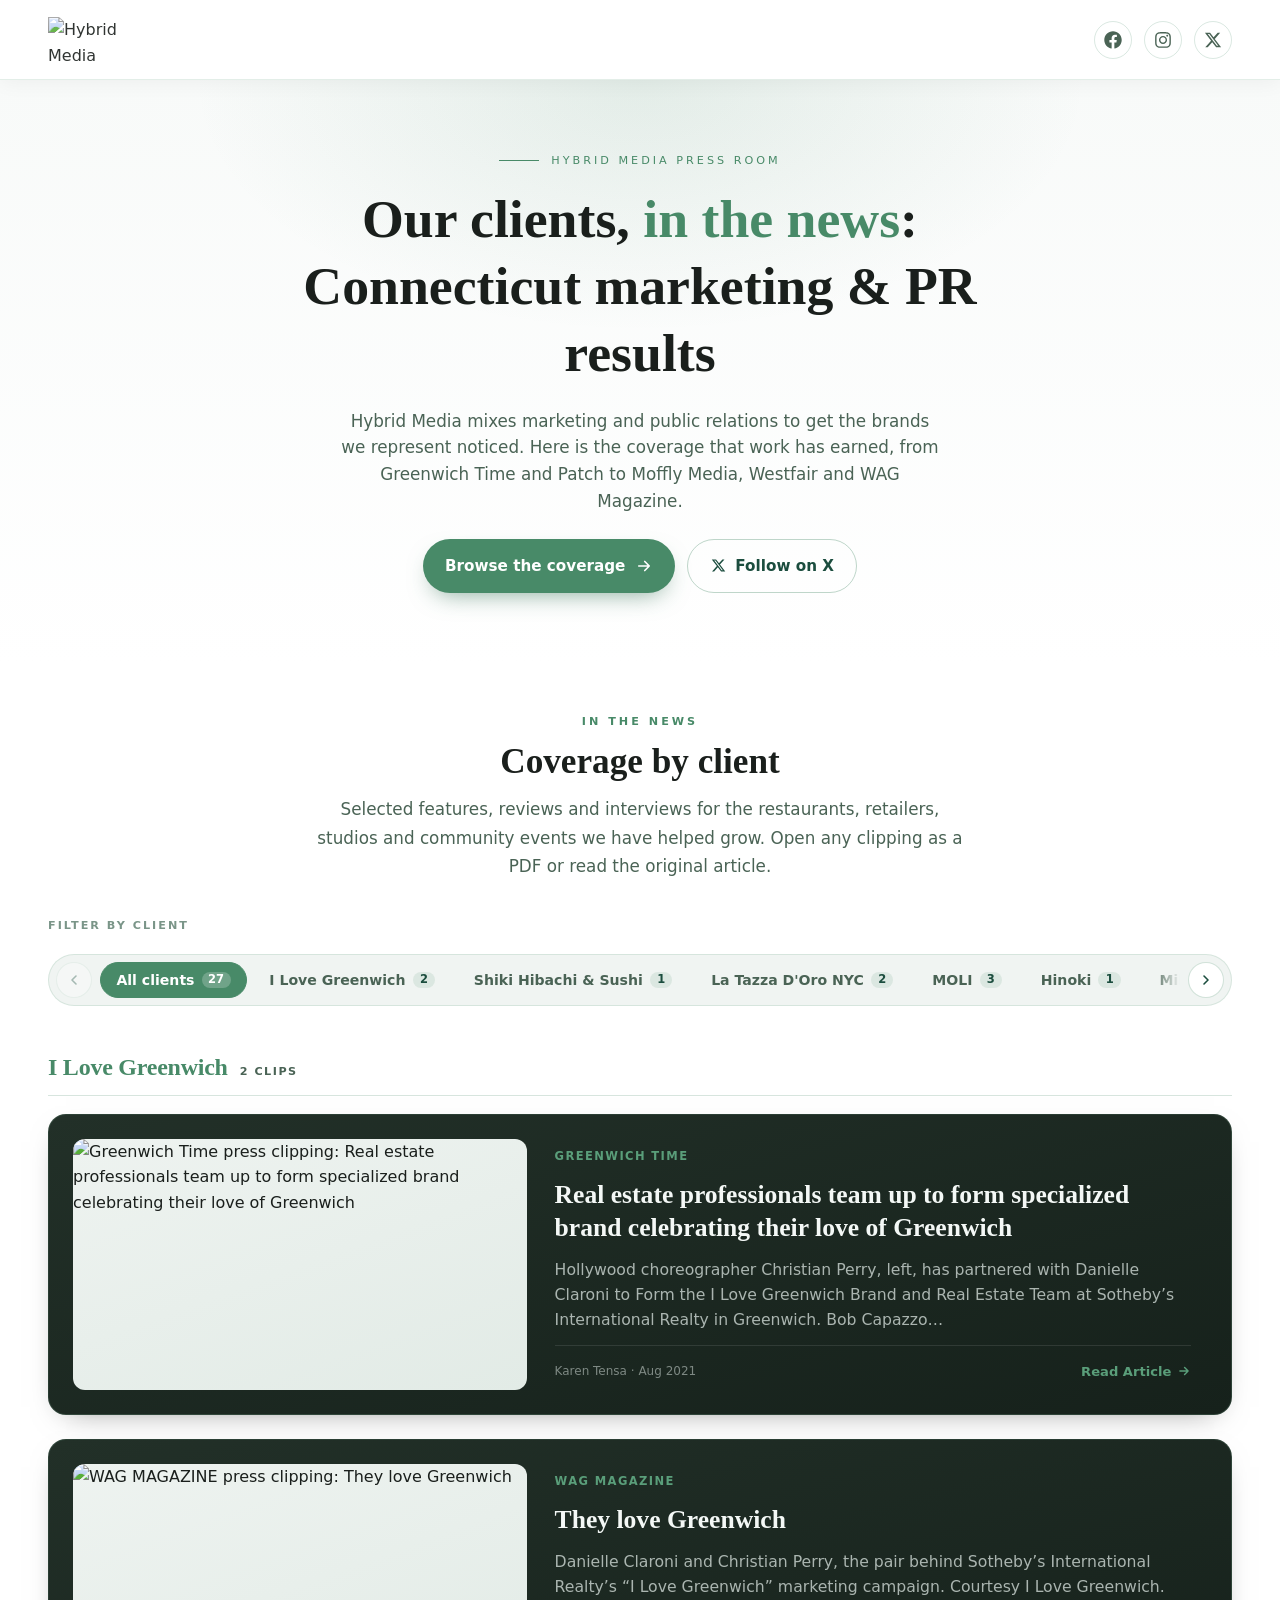
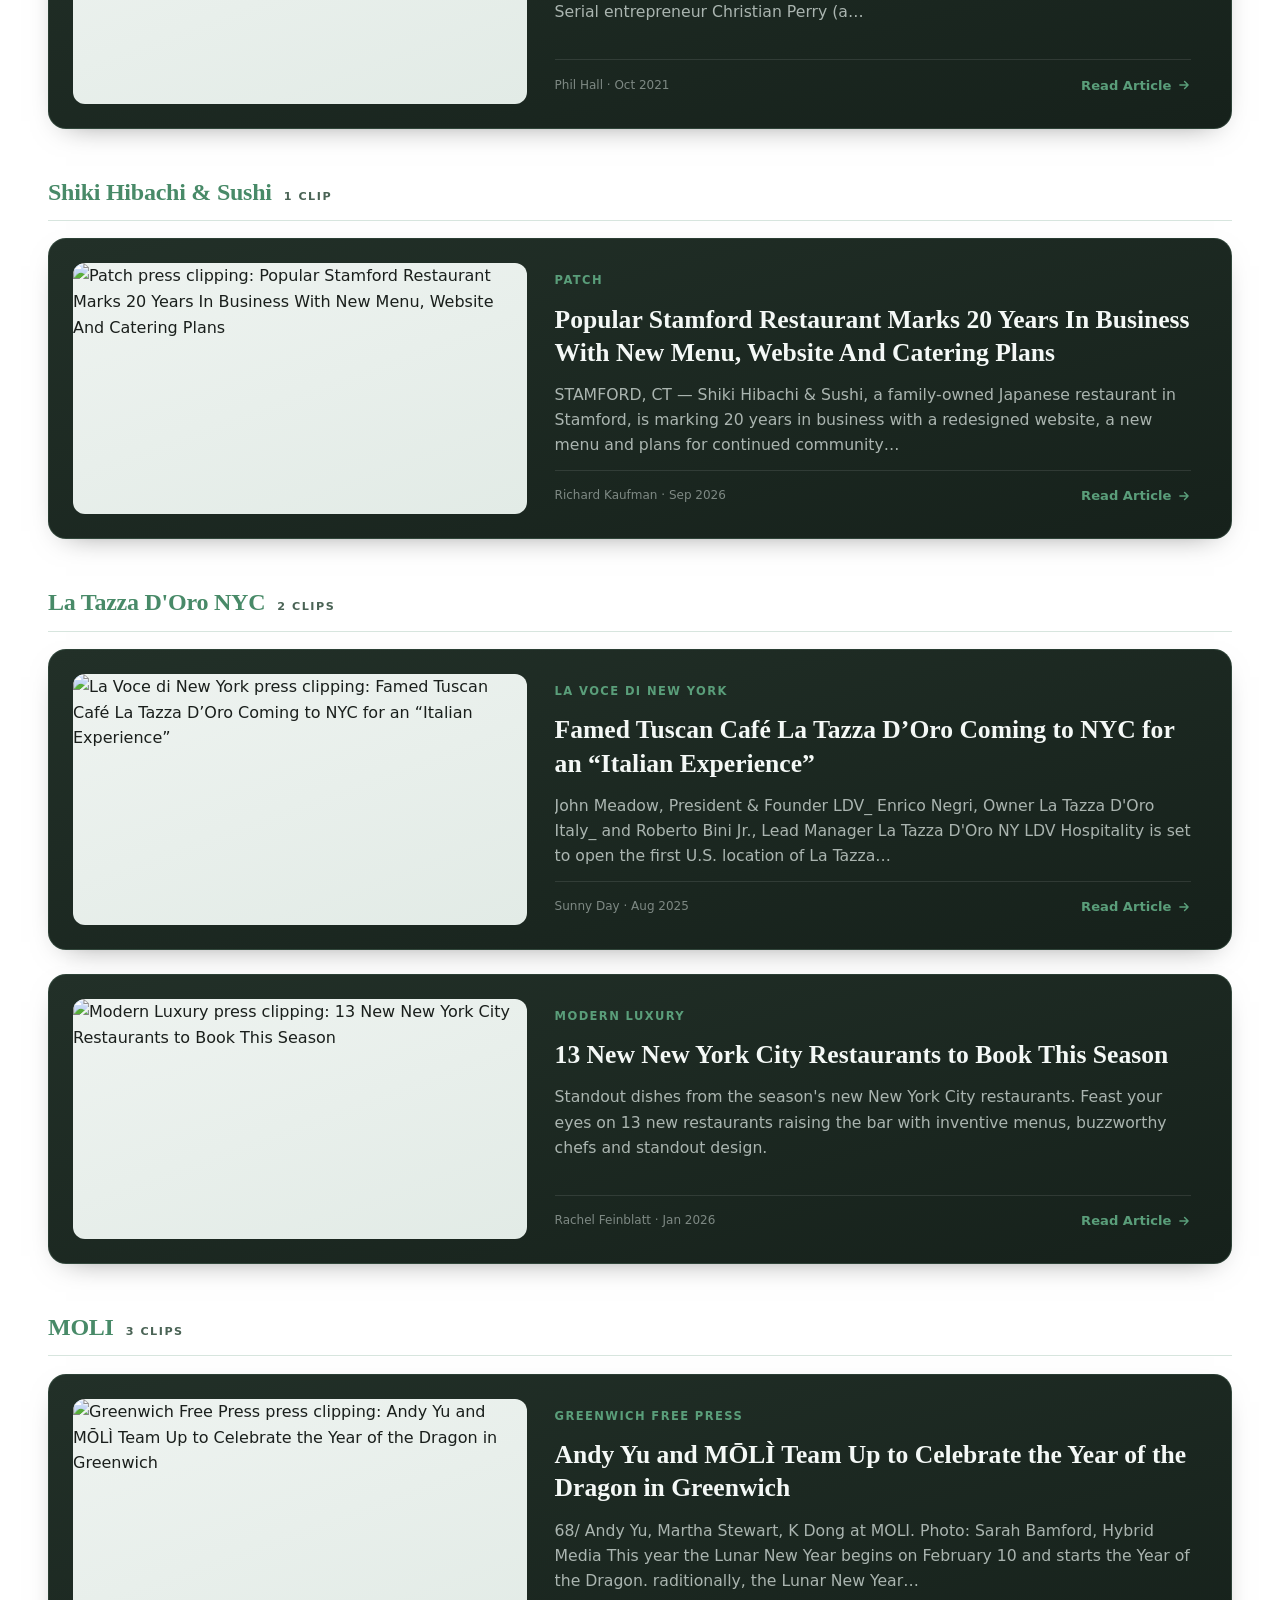
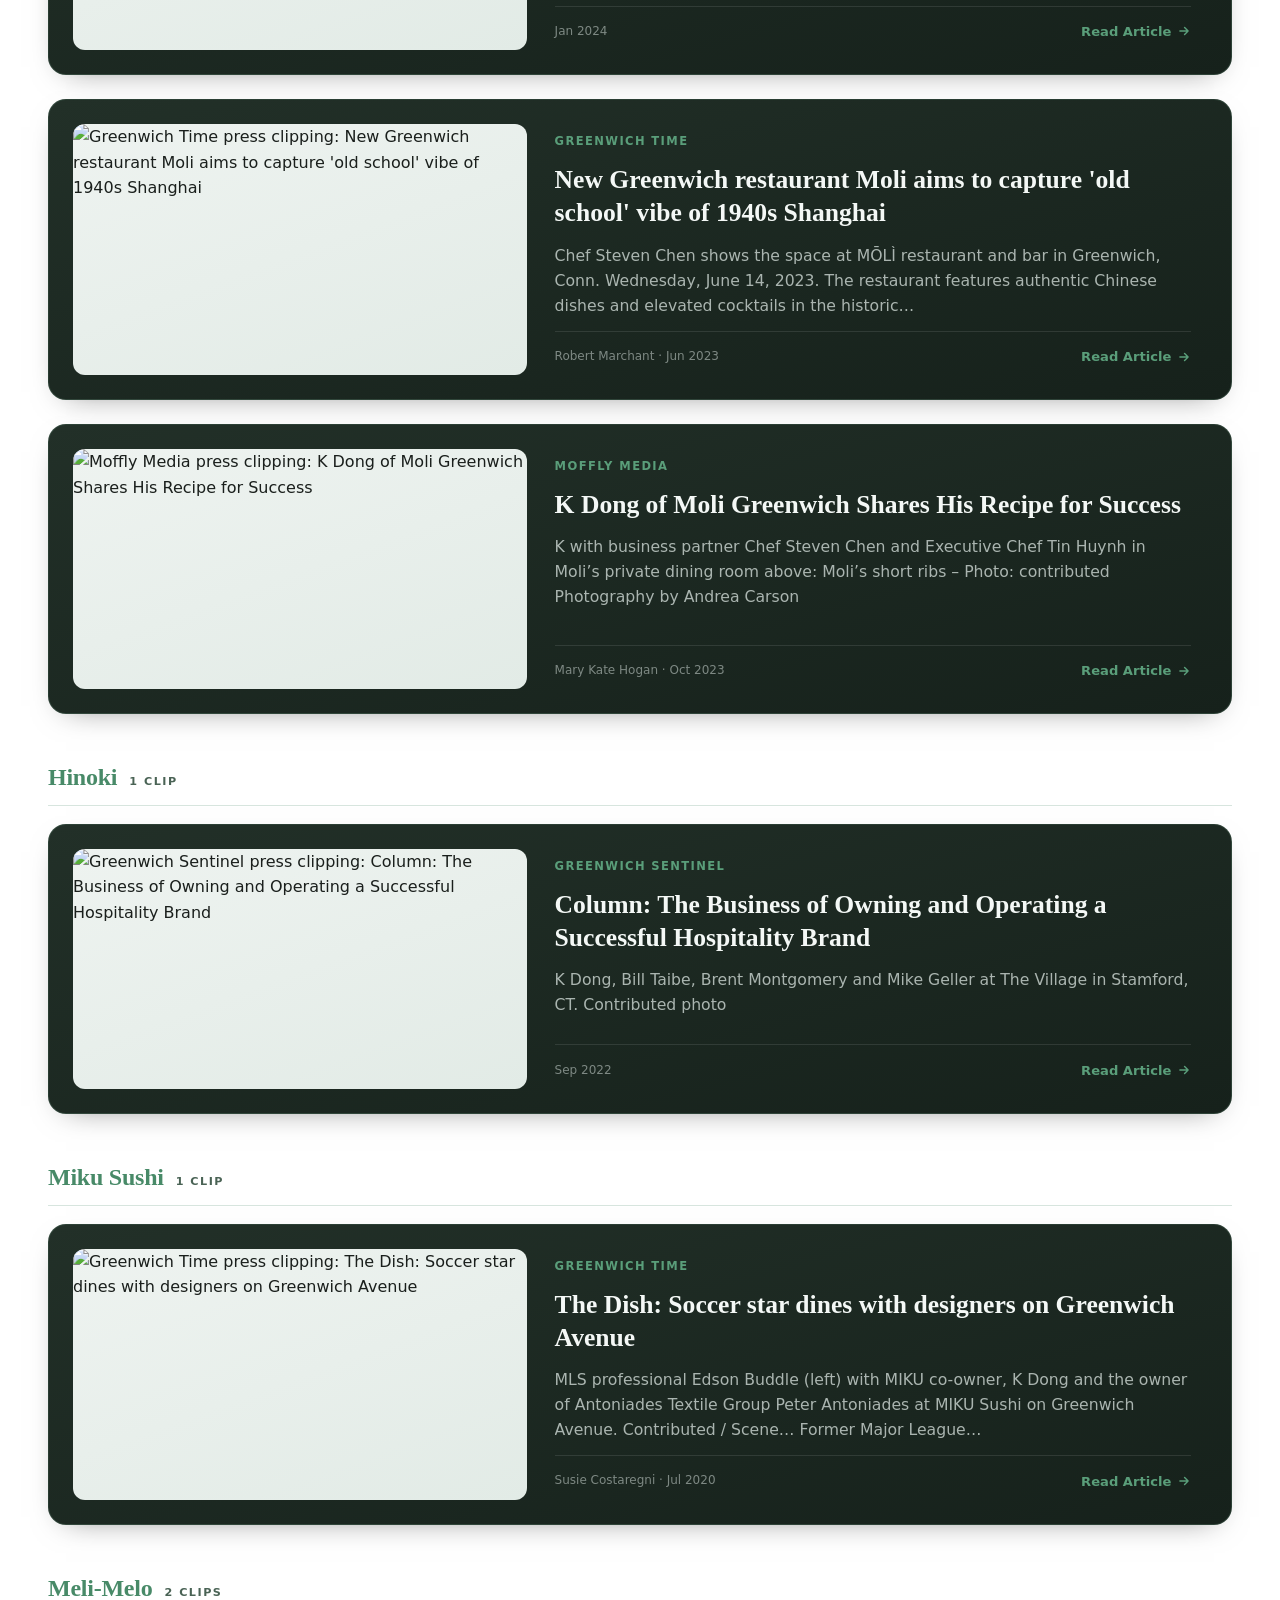
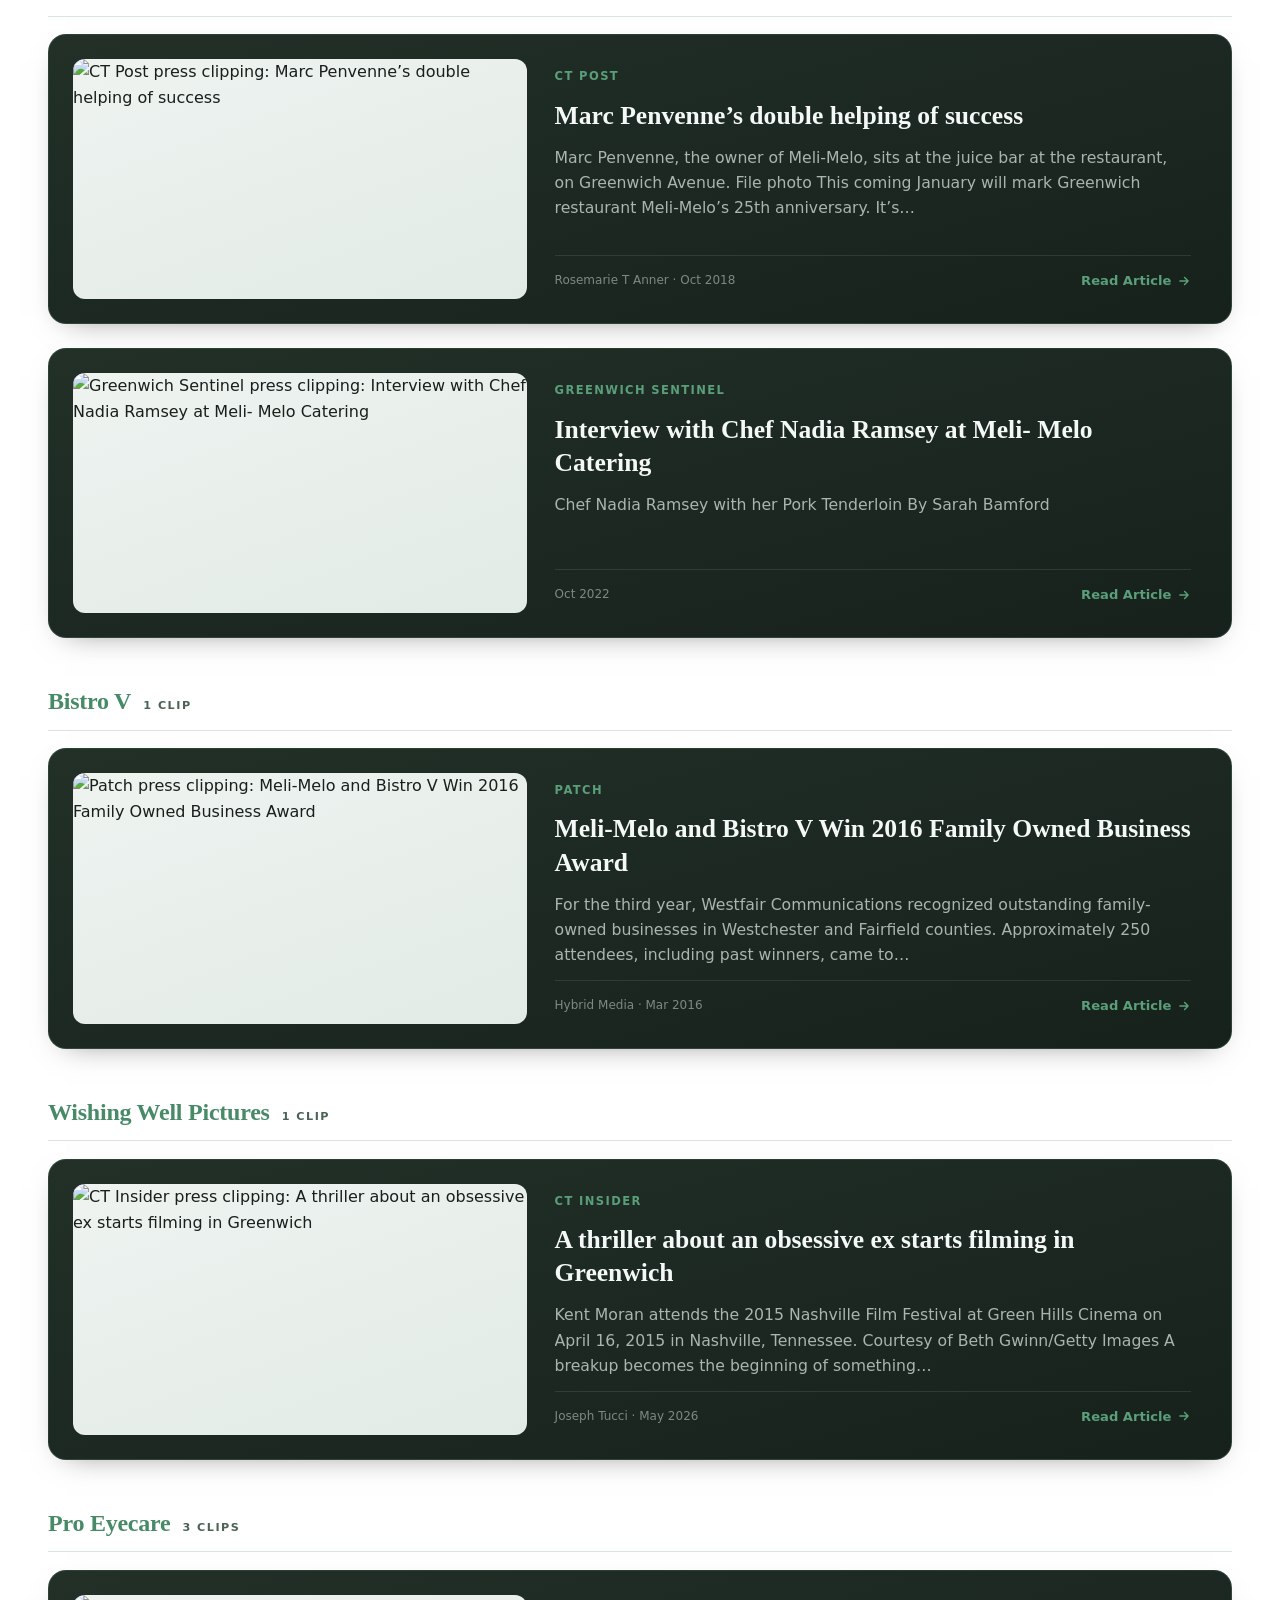
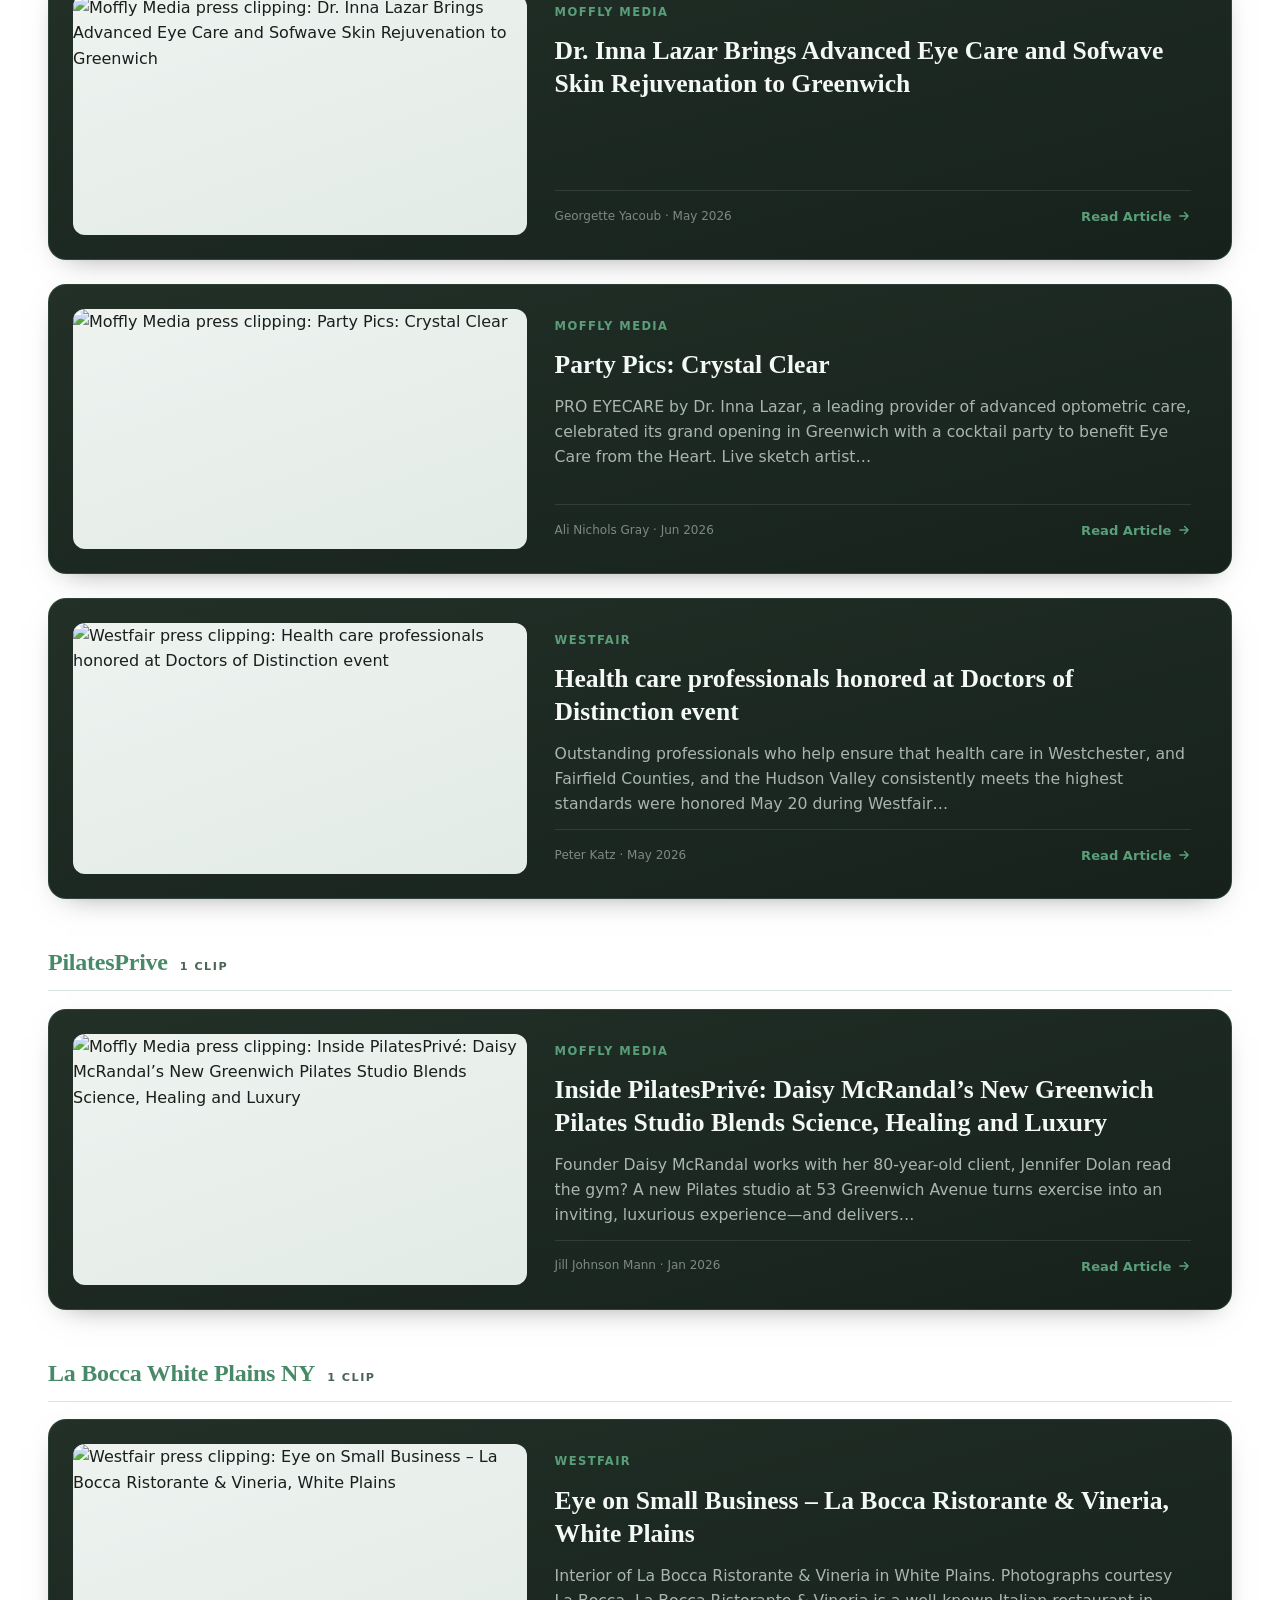
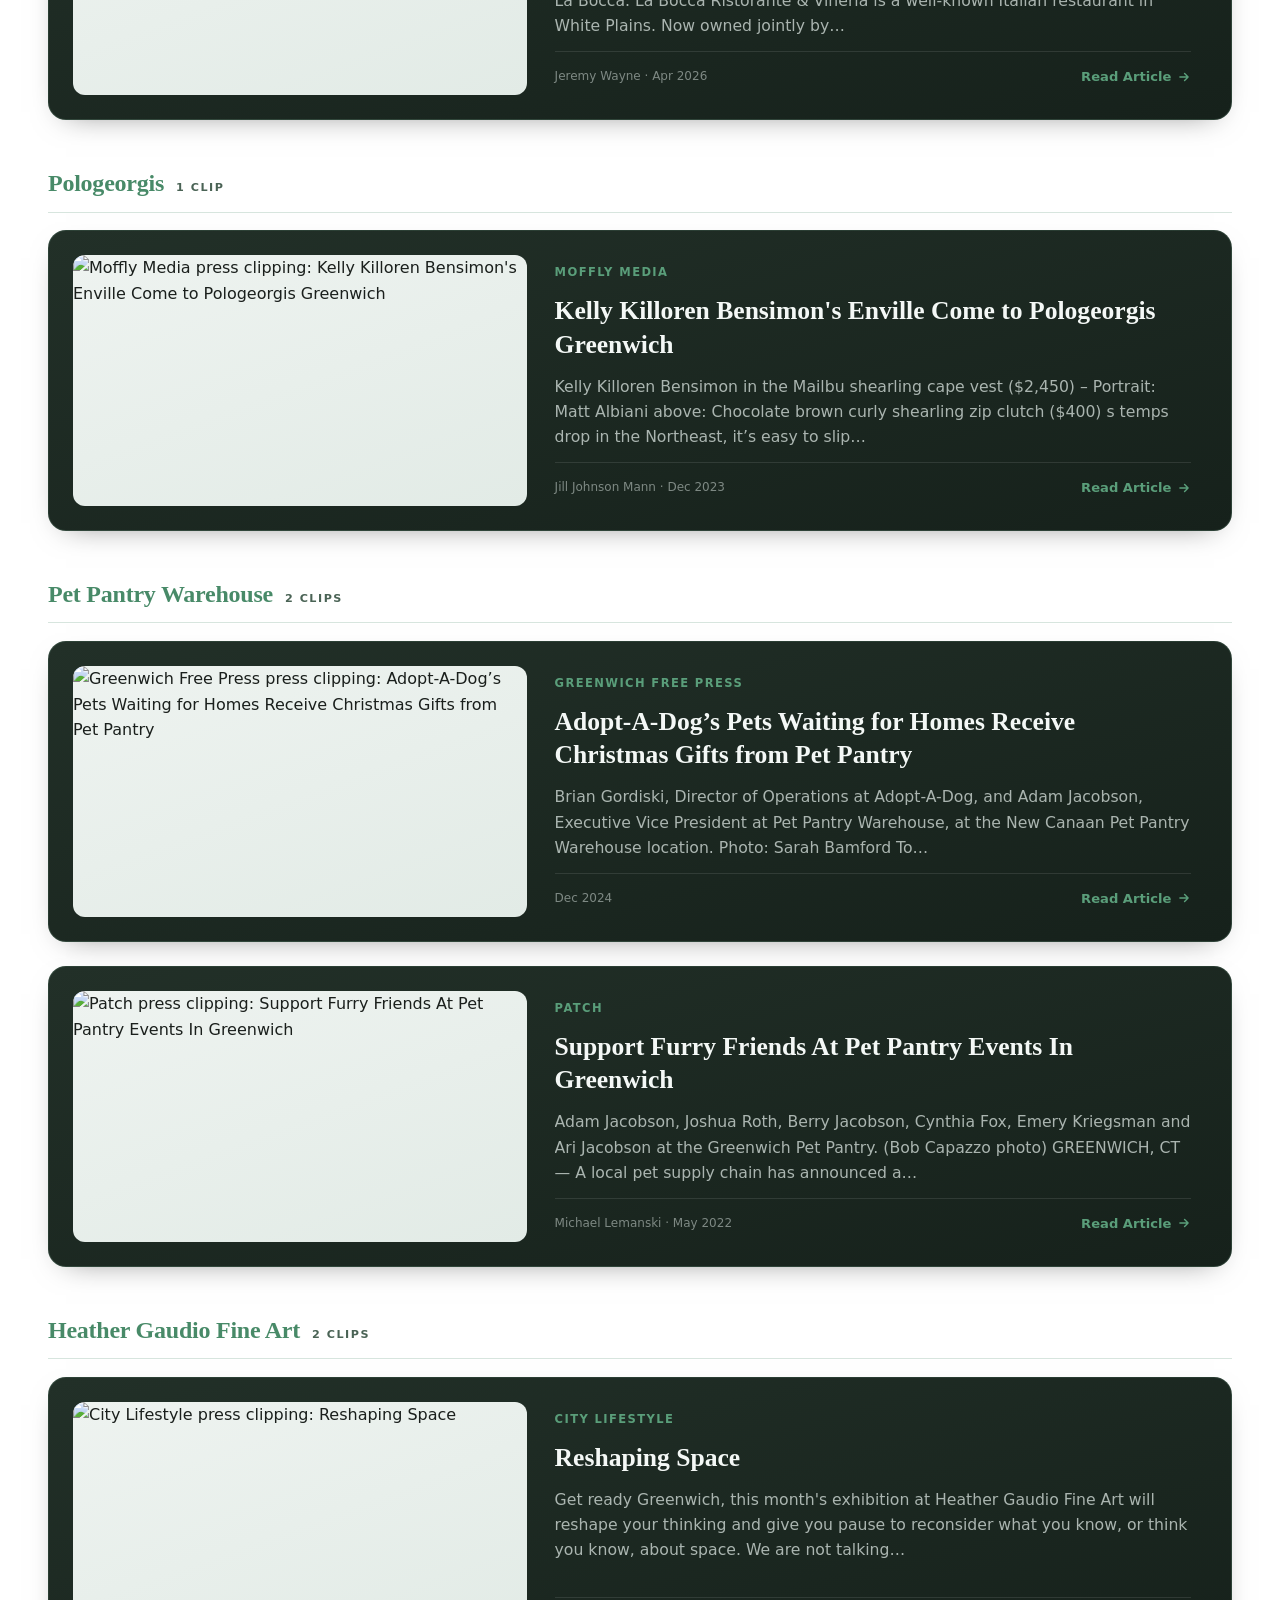
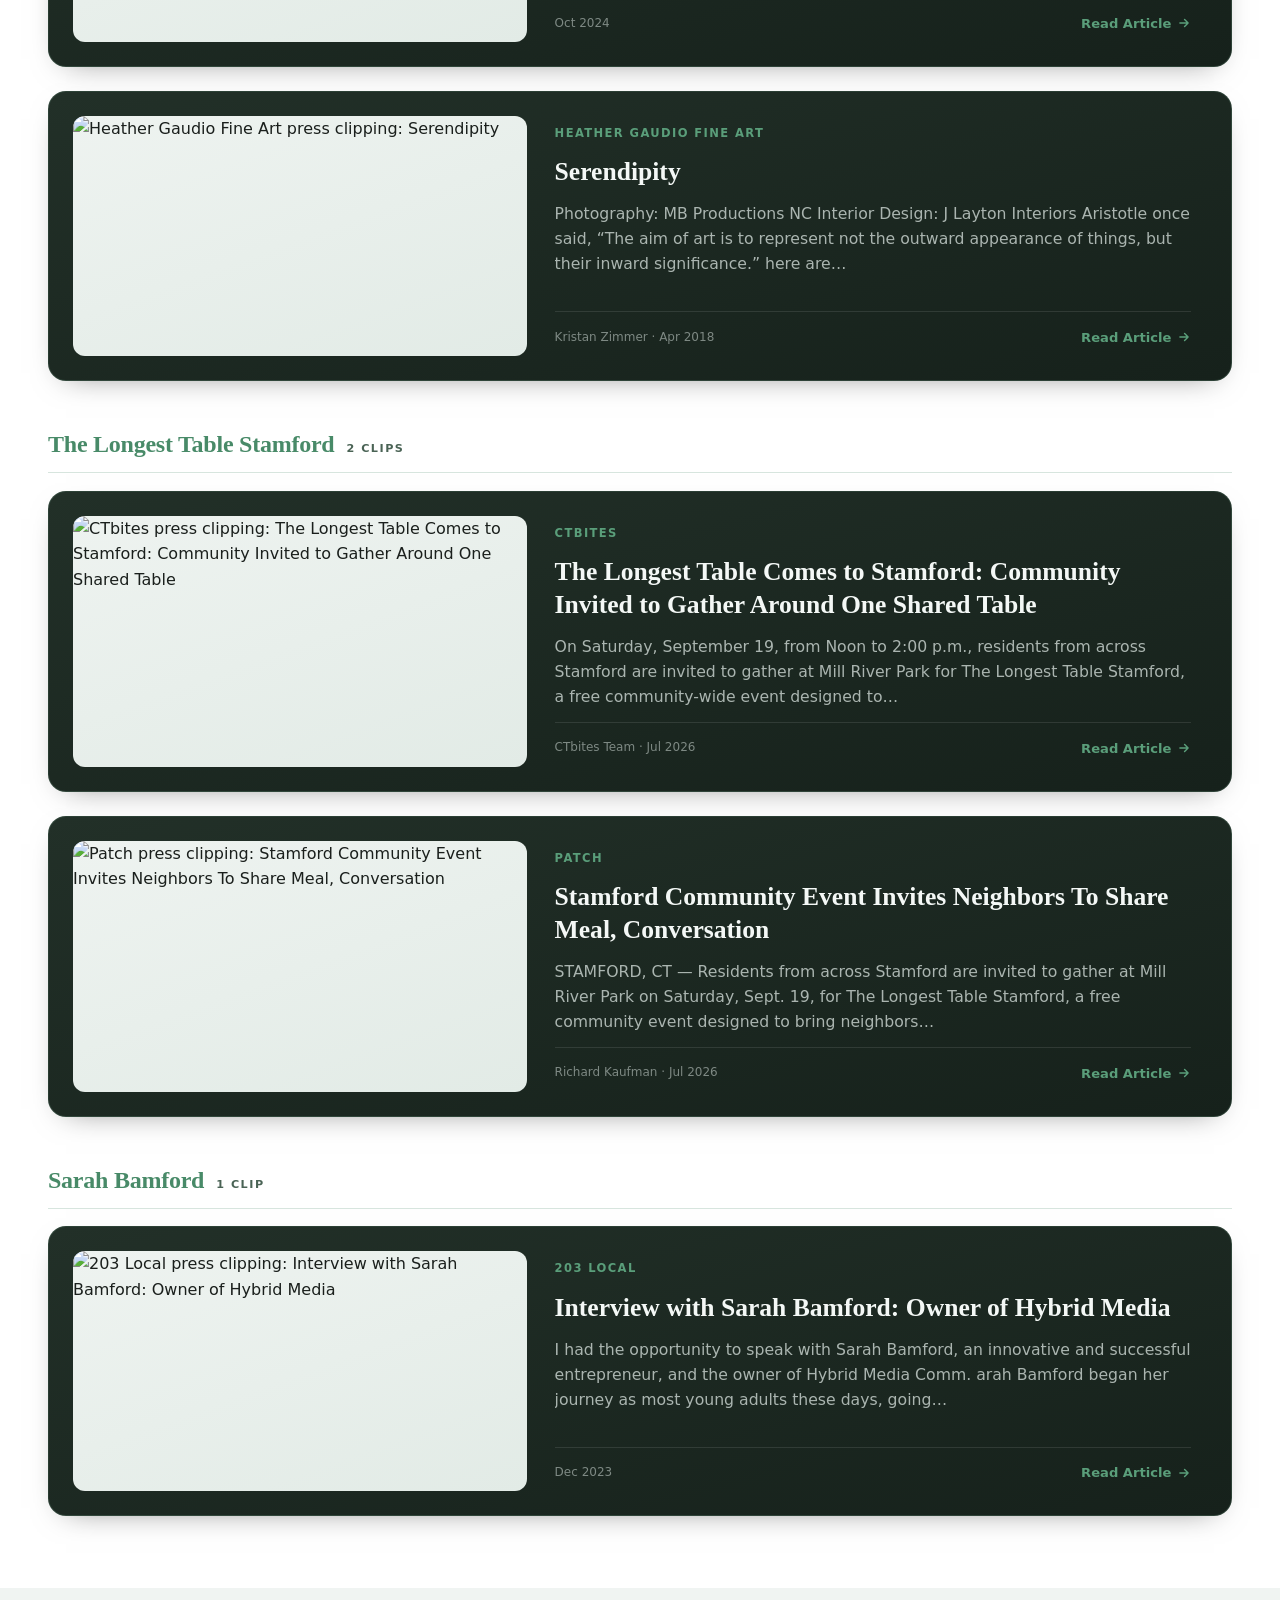
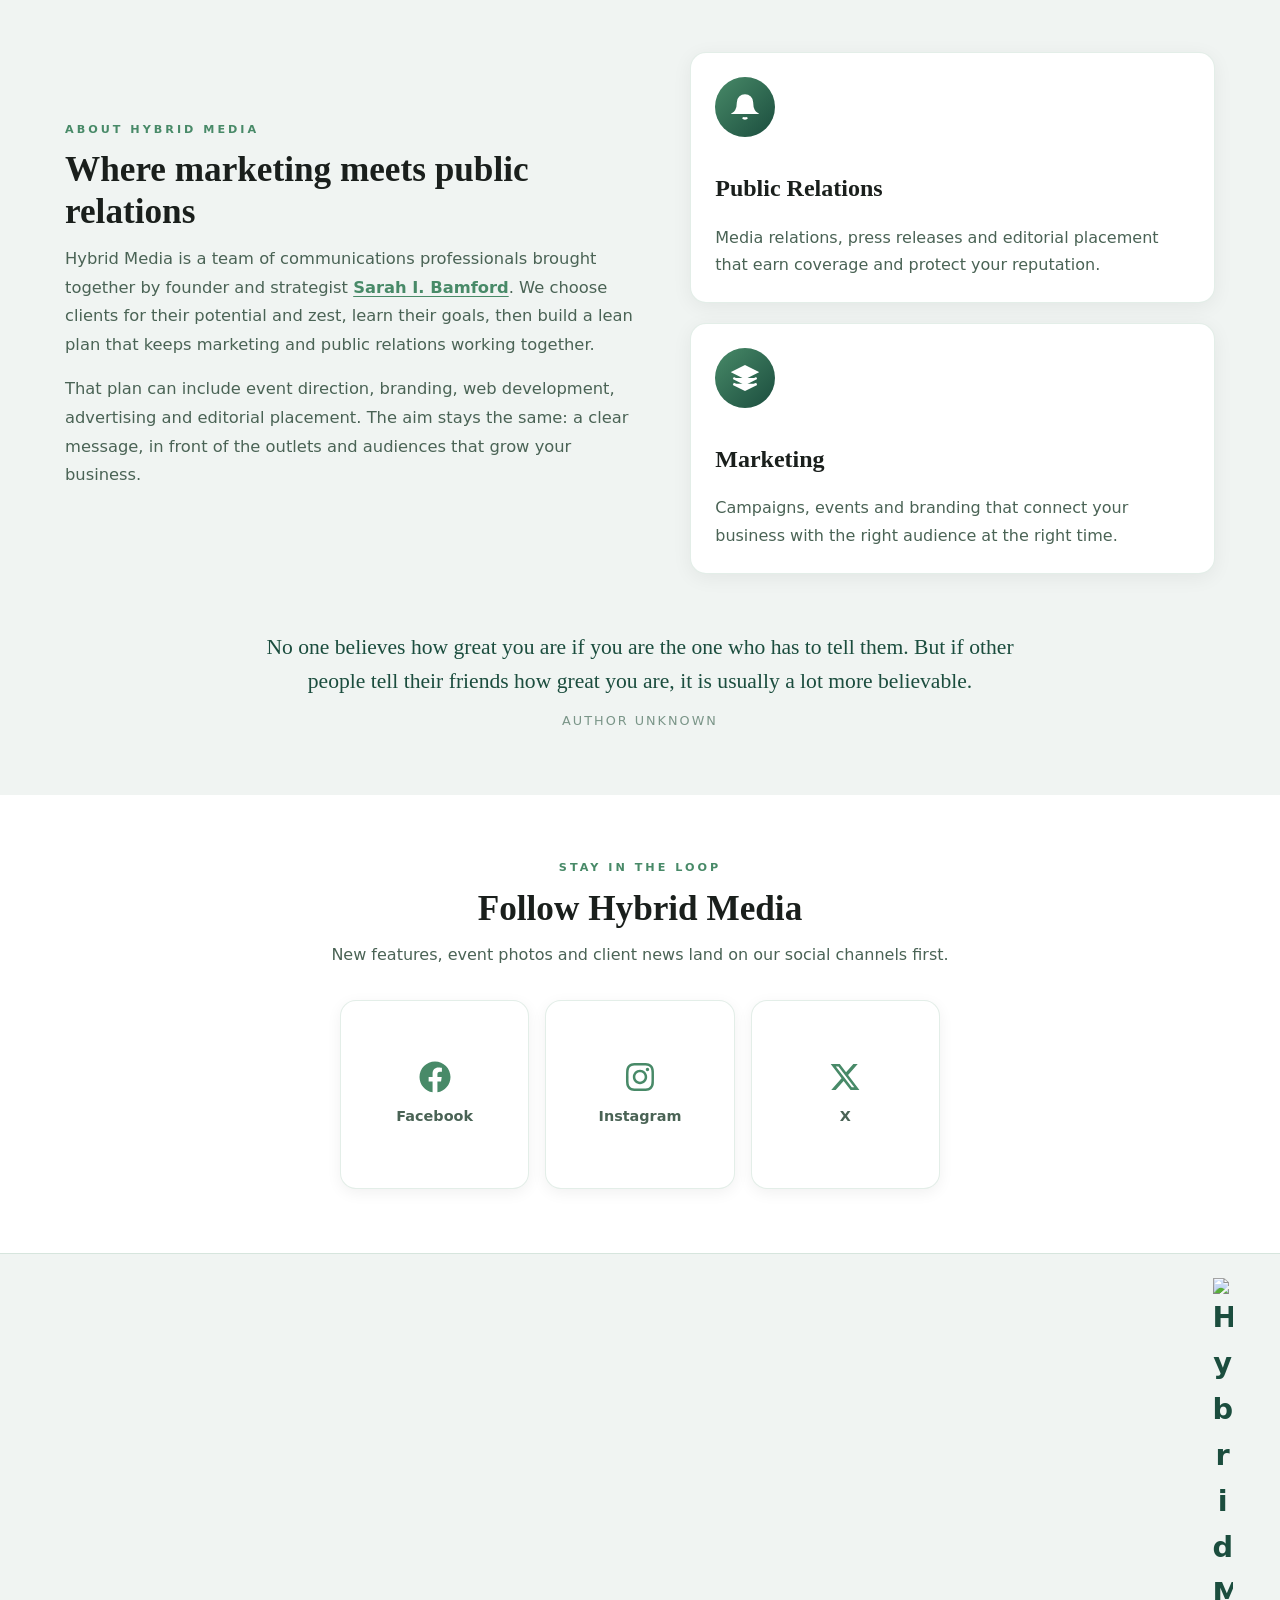
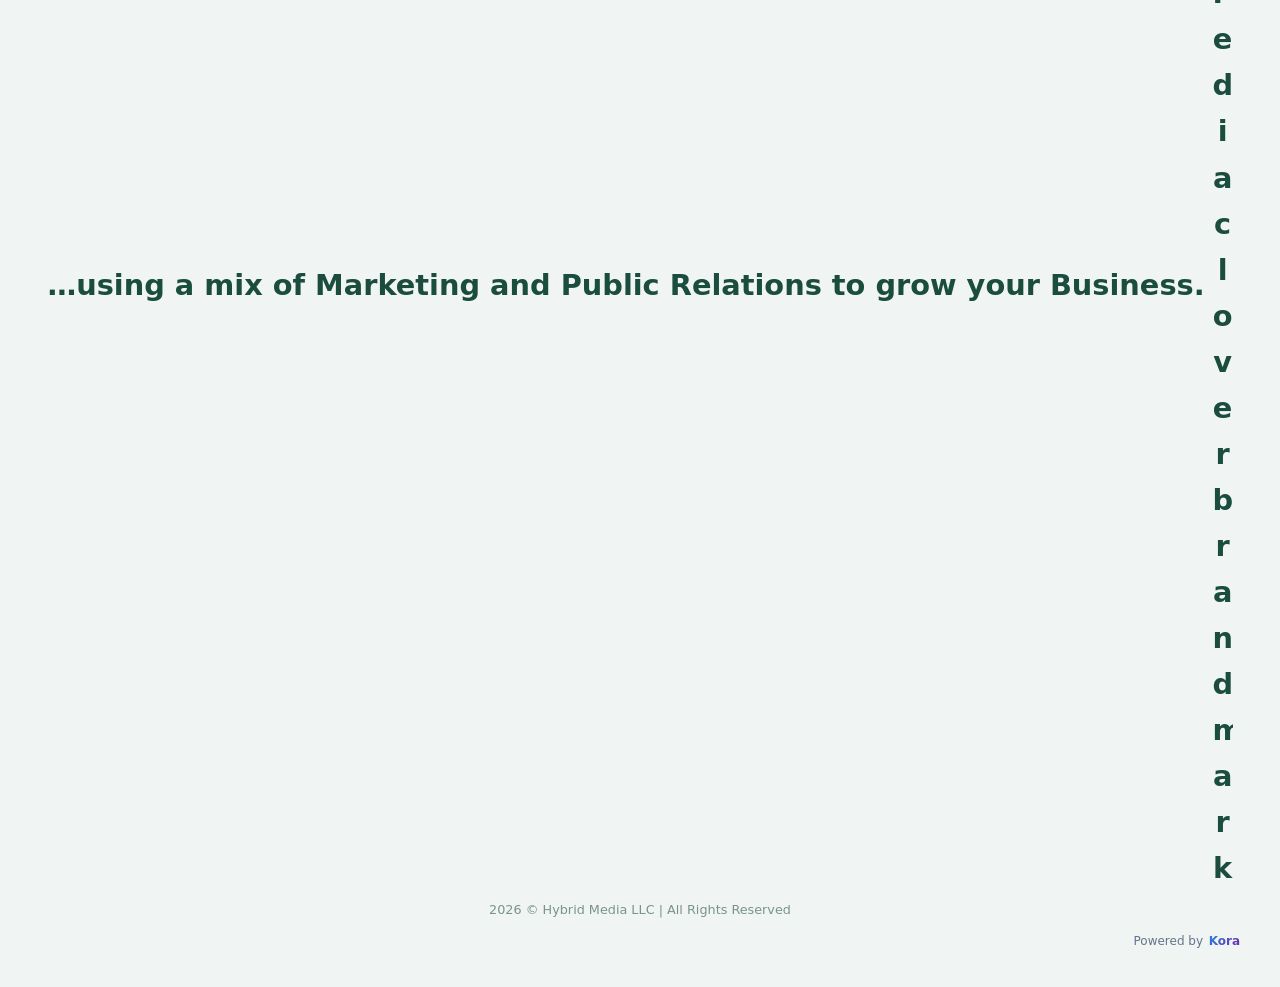
==== commit 2be51bb4: "Update index.html to remove Google Fonts links and adjust CSS variables for font handling. Introduce" ====
--- a/index.html
+++ b/index.html
@@ -570,10 +570,7 @@
   ]
 }</script>
 <!-- KORA_GOOGLE_FONTS_START -->
-<link rel="preconnect" href="https://fonts.googleapis.com">
-<link rel="preconnect" href="https://fonts.gstatic.com" crossorigin>
-<link rel="preload" as="style" href="https://fonts.googleapis.com/css2?family=Inter:wght@400;600;700&amp;family=Roboto:wght@400;600;700&amp;display=swap" onload="this.onload=null;this.rel='stylesheet'">
-<noscript><link rel="stylesheet" href="https://fonts.googleapis.com/css2?family=Inter:wght@400;600;700&amp;family=Roboto:wght@400;600;700&amp;display=swap"></noscript>
+<!-- kora:fonts --><!-- /kora:fonts -->
 <!-- KORA_GOOGLE_FONTS_END -->
 </head>
 <body data-page="home">
